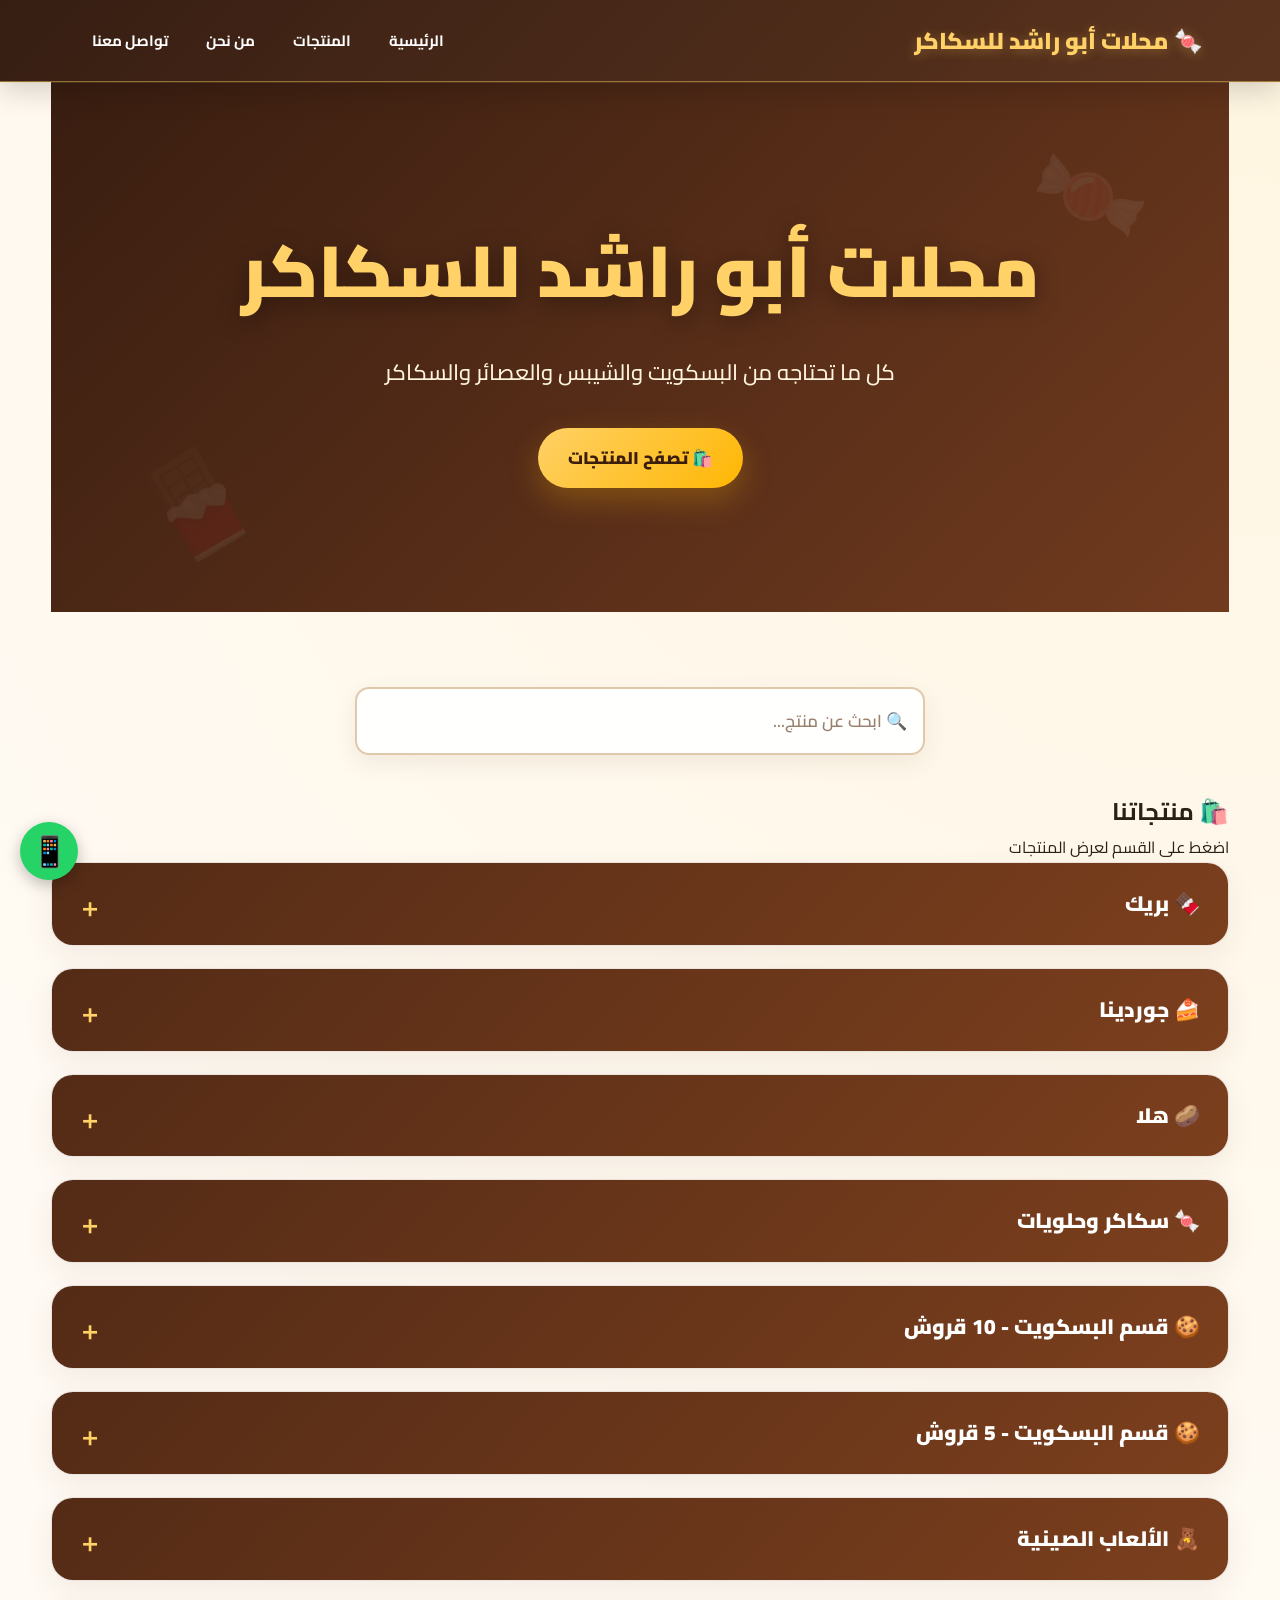
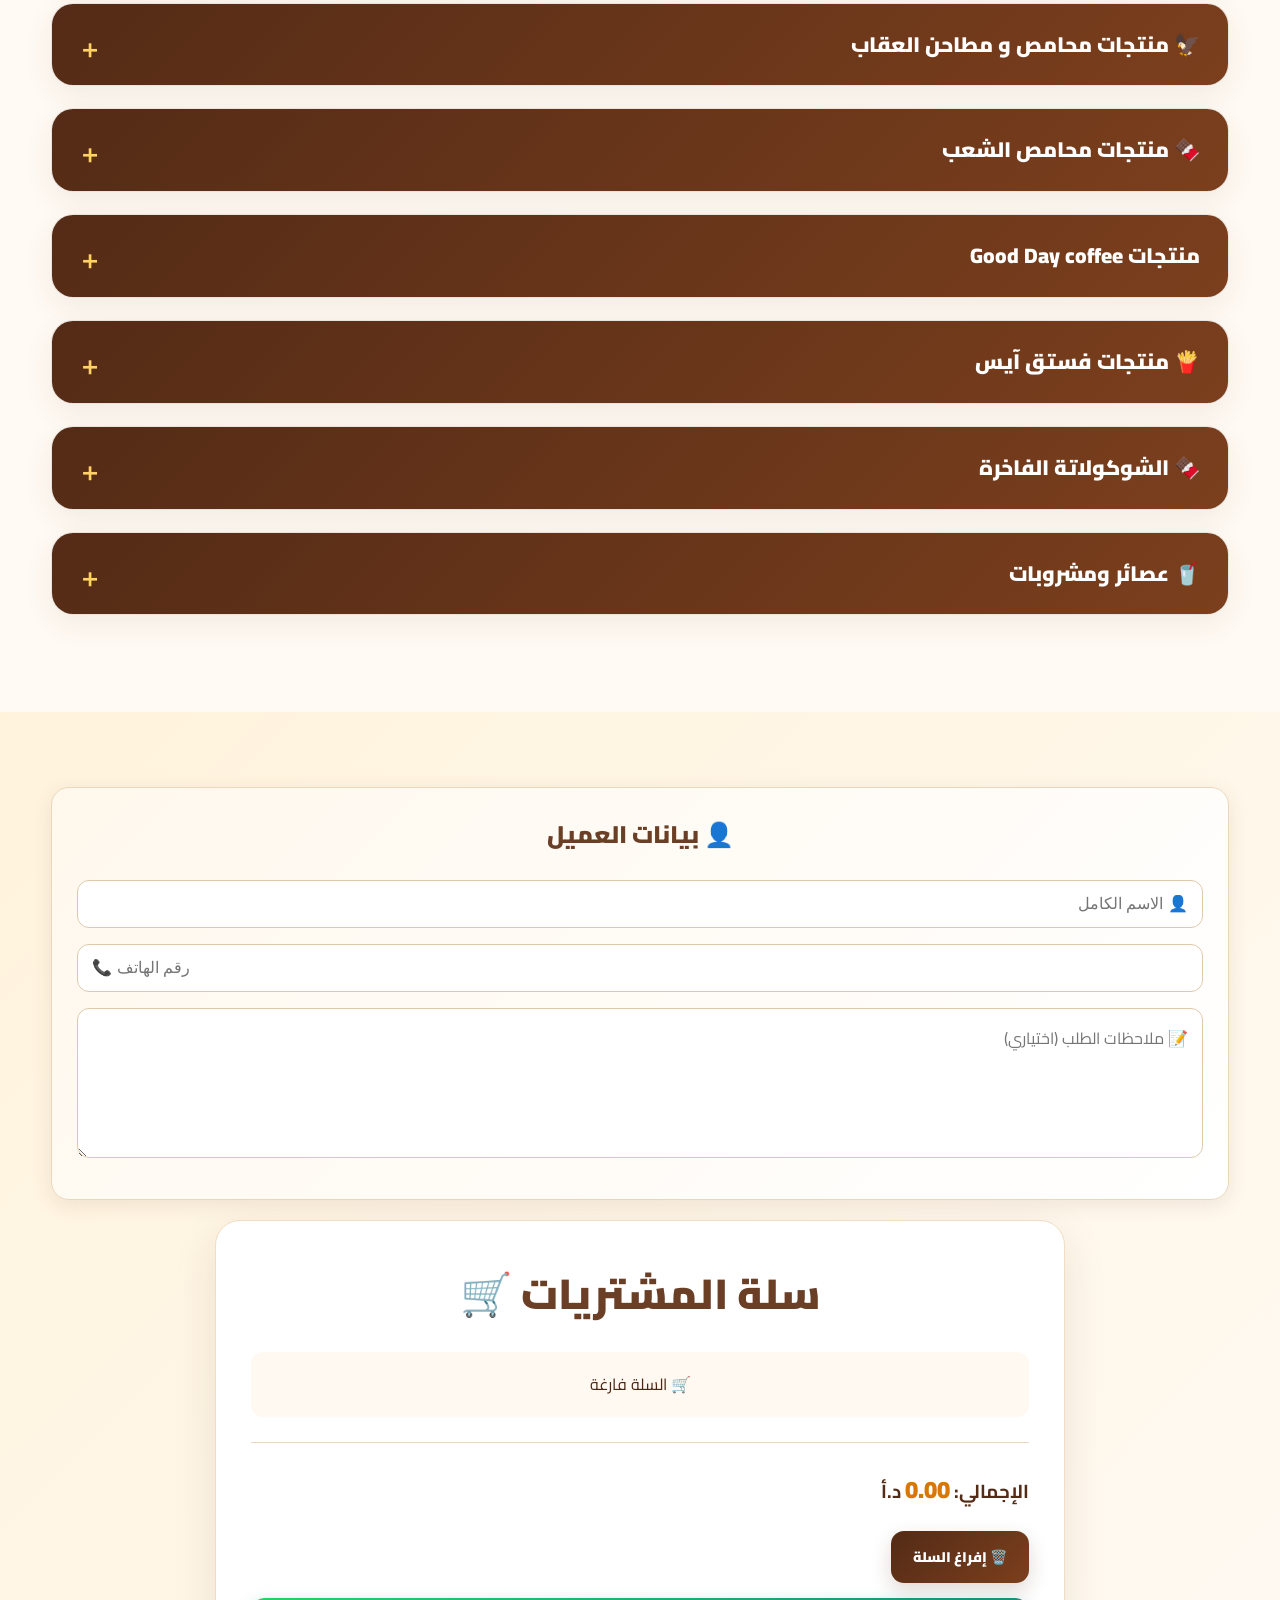
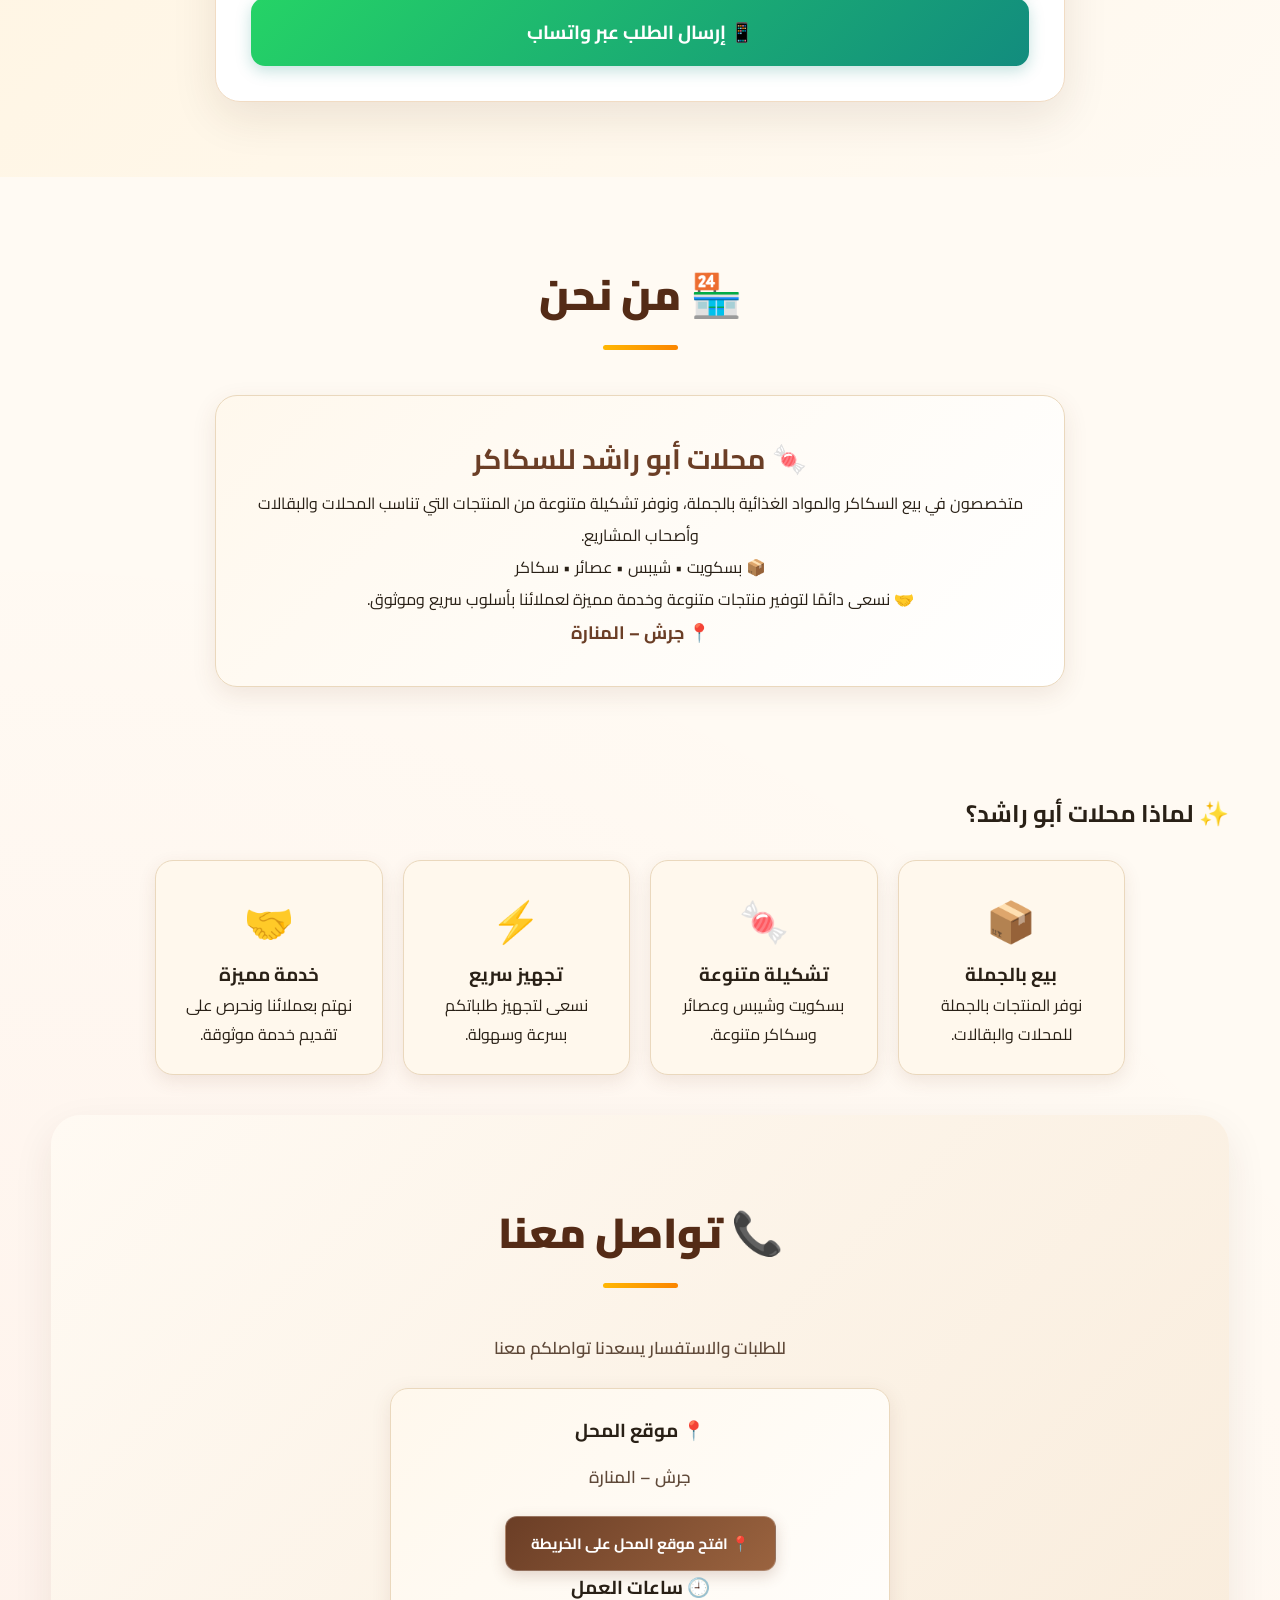
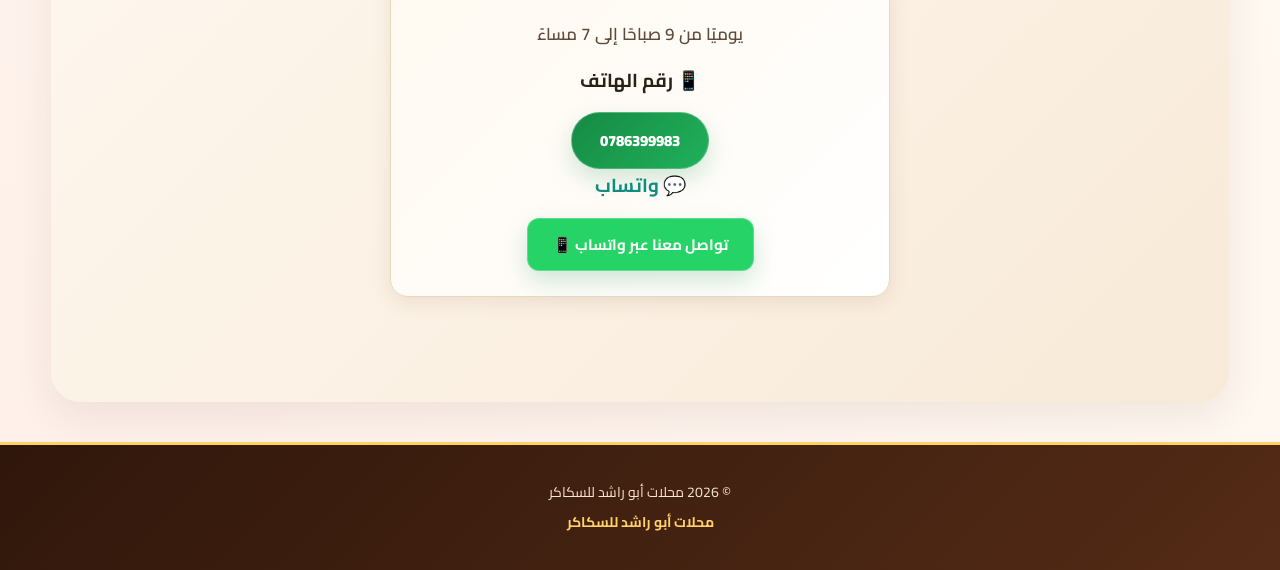
==== index.html @ dd8e3d00 "Add files via upload" ====
<!DOCTYPE html>
<html lang="ar" dir="rtl">

<head>

<meta charset="UTF-8">

<meta name="viewport" content="width=device-width, initial-scale=1.0">

<title>محلات أبو راشد للسكاكر</title>

<link rel="stylesheet" href="style.css">

</head>

<body>

    <a
href="https://wa.me/962786399983"
target="_blank"
style="
position:fixed;
bottom:20px;
left:20px;
width:58px;
height:58px;
background:#25D366;
color:white;
border-radius:50%;
display:flex;
align-items:center;
justify-content:center;
font-size:30px;
text-decoration:none;
box-shadow:0 5px 15px rgba(0,0,0,0.25);
z-index:9999;
"
title="تواصل معنا عبر واتساب"
>
📱
</a>

<!-- ==================== شريط التنقل ==================== -->

<nav>

<h2>🍬 محلات أبو راشد للسكاكر</h2>

<div>
<a href="#home">الرئيسية</a>
<a href="#products">المنتجات</a>
<a href="#about">من نحن</a>
<a href="#contact">تواصل معنا</a>
</div>

</nav>


<!-- ==================== الرئيسية ==================== -->

<section id="home" class="hero">

<h1>محلات أبو راشد للسكاكر</h1>

<p>
كل ما تحتاجه من البسكويت والشيبس والعصائر والسكاكر
</p>

<a href="#products">
🛍️ تصفح المنتجات
</a>

</section>


<!-- ==================== المنتجات ==================== -->

<section id="products">

    <div style="
max-width:600px;
margin:0 auto 30px;
padding:0 15px;
">

<input
type="text"
id="product-search"
placeholder="🔍 ابحث عن منتج..."
onkeyup="searchProducts()"
onkeydown="if(event.key === 'Enter') searchProducts()"
style="
width:100%;
padding:16px;
border:2px solid #dfc9aa;
border-radius:14px;
box-sizing:border-box;
font-size:17px;
outline:none;
text-align:right;
"
>

</div>

<h1>🛍️ منتجاتنا</h1>

<p>
اضغط على القسم لعرض المنتجات
</p>


<!-- ==================== بريك ==================== -->

<details class="category">

<summary>
🍫 بريك
</summary>

<div class="category-content">

<h2>جميع أصناف بريك 🍫</h2>

<div class="products-grid">


<div class="product-card">

<div class="product-image">
    <img src="images/break-15.5g.jpg" alt="Break 15.5g">
</div>

<h3>Break 15.5g</h3>

<p>Break 2 Fingers - 15.5 غرام</p>

<strong>السعر: 1.95 د.أ</strong>

<button onclick="addToCart(this)">
🛒 أضف للسلة
</button>

</div>


<div class="product-card">

<div class="product-image">🍫</div>

<h3>Break Delight 16.5g</h3>

<p>بريك ديلايت - 16.5 غرام</p>

<strong>السعر: 1.95 د.أ</strong>

<button onclick="addToCart(this)">
🛒 أضف للسلة
</button>

</div>


<div class="product-card">

<div class="product-image">🍫</div>

<h3>Break Happy 18g</h3>

<p>بريك هابي - 18 غرام</p>

<strong>السعر: 1.95 د.أ</strong>

<button onclick="addToCart(this)">
🛒 أضف للسلة
</button>

</div>


<div class="product-card">

<div class="product-image">🍫</div>

<h3>Break Power 20g</h3>

<p>بريك باور - 20 غرام</p>

<strong>السعر: 1.95 د.أ</strong>

<button onclick="addToCart(this)">
🛒 أضف للسلة
</button>

</div>


<div class="product-card">

<div class="product-image">🍫</div>

<h3>Break Rizzo 20g</h3>

<p>بريك ريزو - 20 غرام</p>

<strong>السعر: 1.95 د.أ</strong>

<button onclick="addToCart(this)">
🛒 أضف للسلة
</button>

</div>


<div class="product-card">

<div class="product-image">🍫</div>

<h3>Break Rizzo Peanuts 20g</h3>

<p>بريك ريزو بالفول السوداني - 20 غرام</p>

<strong>السعر: 1.95 د.أ</strong>

<button onclick="addToCart(this)">
🛒 أضف للسلة
</button>

</div>

<div class="product-card">

<div class="product-image">🍫</div>

<h3>Break Supa 19g</h3>

<p>بريك سوبا - 19 غرام</p>

<strong>السعر: 1.95 د.أ</strong>

<button onclick="addToCart(this)">
🛒 أضف للسلة
</button>

</div>


</div>

</div>

</details>


<!-- ==================== جوردينا ==================== -->

<details class="category">

<summary>
🍰 جوردينا
</summary>

<div class="category-content">

<h2>جميع أصناف جوردينا 🍰</h2>

<div class="products-grid">


<div class="product-card">
<div class="product-image">🍰</div>
<h3>ويزو</h3>
<p>ويزو جوردينا</p>
<strong>السعر: —</strong>
<button onclick="addToCart(this)">🛒 أضف للسلة</button>
</div>


<div class="product-card">
<div class="product-image">🍰</div>
<h3>سوبر رول</h3>
<p>سوبر رول جوردينا</p>
<strong>السعر: —</strong>
<button onclick="addToCart(this)">🛒 أضف للسلة</button>
</div>


<div class="product-card">
<div class="product-image">🍰</div>
<h3>سويس رول</h3>
<p>سويس رول جوردينا</p>
<strong>السعر: —</strong>
<button onclick="addToCart(this)">🛒 أضف للسلة</button>
</div>


<div class="product-card">
<div class="product-image">🧁</div>
<h3>ميني كيك</h3>
<p>ميني كيك جوردينا</p>
<strong>السعر: —</strong>
<button onclick="addToCart(this)">🛒 أضف للسلة</button>
</div>


<div class="product-card">
<div class="product-image">🍰</div>
<h3>مغطس أزرق</h3>
<p>مغطس جوردينا - أزرق</p>
<strong>السعر: —</strong>
<button onclick="addToCart(this)">🛒 أضف للسلة</button>
</div>


<div class="product-card">
<div class="product-image">🍓</div>
<h3>مغطس فراولة</h3>
<p>مغطس جوردينا - فراولة</p>
<strong>السعر: —</strong>
<button onclick="addToCart(this)">🛒 أضف للسلة</button>
</div>


<div class="product-card">
<div class="product-image">🍌</div>
<h3>مغطس موز</h3>
<p>مغطس جوردينا - موز</p>
<strong>السعر: —</strong>
<button onclick="addToCart(this)">🛒 أضف للسلة</button>
</div>


<div class="product-card">
<div class="product-image">🍰</div>
<h3>جراندي</h3>
<p>جراندي جوردينا</p>
<strong>السعر: —</strong>
<button onclick="addToCart(this)">🛒 أضف للسلة</button>
</div>


<div class="product-card">
<div class="product-image">🧇</div>
<h3>وافل</h3>
<p>وافل جوردينا</p>
<strong>السعر: —</strong>
<button onclick="addToCart(this)">🛒 أضف للسلة</button>
</div>

<div class="product-card">
<div class="product-image">🍪</div>
<h3>بيسكي</h3>
<p>بيسكي جوردينا</p>
<strong>السعر: —</strong>
<button onclick="addToCart(this)">🛒 أضف للسلة</button>
</div>


</div>

</div>

</details>


<!-- ==================== هلا ==================== -->

<details class="category">

<summary>
🥔 هلا
</summary>

<div class="category-content">

<h2>جميع أصناف هلا 🥔</h2>

<div class="products-grid">


<div class="product-card">
<div class="product-image">🥔</div>
<h3>Hala Chips Tasali</h3>
<p>هلا تسالي - 28 غرام</p>
<strong>السعر: —</strong>
<button onclick="addToCart(this)">🛒 أضف للسلة</button>
</div>


<div class="product-card">
<div class="product-image">🌶️</div>
<h3>Hala Rocy Hot</h3>
<p>هلا روكي حار - 80 غرام</p>
<strong>السعر: —</strong>
<button onclick="addToCart(this)">🛒 أضف للسلة</button>
</div>


<div class="product-card">
<div class="product-image">🌶️</div>
<h3>Hala Tortilla Chilli Lime</h3>
<p>هلا تورتيلا تشيلي لايم - 30 غرام</p>
<strong>السعر: —</strong>
<button onclick="addToCart(this)">🛒 أضف للسلة</button>
</div>


<div class="product-card">
<div class="product-image">🔥</div>
<h3>Hala Tortilla Hot & Spicy</h3>
<p>هلا تورتيلا حار - 30 غرام</p>
<strong>السعر: —</strong>
<button onclick="addToCart(this)">🛒 أضف للسلة</button>
</div>


<div class="product-card">
<div class="product-image">🔥</div>
<h3>Hala Cantina Hot & Spicy</h3>
<p>هلا كانتينا حار - 80 غرام</p>
<strong>السعر: —</strong>
<button onclick="addToCart(this)">🛒 أضف للسلة</button>
</div>


<div class="product-card">
<div class="product-image">🧀</div>
<h3>Hala Cantina Spicy Cheese</h3>
<p>هلا كانتينا جبنة حارة - 30 غرام</p>
<strong>السعر: —</strong>
<button onclick="addToCart(this)">🛒 أضف للسلة</button>
</div>


<div class="product-card">
<div class="product-image">🥔</div>
<h3>Hala Potato Sticks Original</h3>
<p>هلا أصابع بطاطا أصلي - 25 غرام</p>
<strong>السعر: —</strong>
<button onclick="addToCart(this)">🛒 أضف للسلة</button>
</div>


<div class="product-card">
<div class="product-image">🍬</div>
<h3>Hala Trittos Sweet</h3>
<p>هلا تريتوس سويت - 80 غرام</p>
<strong>السعر: —</strong>
<button onclick="addToCart(this)">🛒 أضف للسلة</button>
</div>


<div class="product-card">

<div class="product-image">🥔</div>
<h3>Hala Potato Chips</h3>
<p>هلا شيبس بطاطا - 20 غرام</p>
<strong>السعر: —</strong>
<button onclick="addToCart(this)">🛒 أضف للسلة</button>
</div>


<div class="product-card">
<div class="product-image">🍕</div>
<h3>Hala Torero Mexican Pizza</h3>
<p>هلا توريرو بيتزا مكسيكية - 28 غرام</p>
<strong>السعر: —</strong>
<button onclick="addToCart(this)">🛒 أضف للسلة</button>
</div>


<div class="product-card">
<div class="product-image">🌶️</div>
<h3>Hala Zoom Paprika</h3>
<p>هلا زوم بابريكا - 22 غرام</p>
<strong>السعر: —</strong>
<button onclick="addToCart(this)">🛒 أضف للسلة</button>
</div>


<div class="product-card">
<div class="product-image">🧀</div>
<h3>Hala Cheezers Cheese</h3>
<p>هلا تشيزرز جبنة - 30 غرام</p>
<strong>السعر: —</strong>
<button onclick="addToCart(this)">🛒 أضف للسلة</button>
</div>


<div class="product-card">
<div class="product-image">🧀</div>
<h3>Hala Ringo Cheese</h3>
<p>هلا رينجو جبنة - 28 غرام</p>
<strong>السعر: —</strong>
<button onclick="addToCart(this)">🛒 أضف للسلة</button>
</div>


<div class="product-card">
<div class="product-image">🌶️</div>
<h3>Hala Torero Chili Lime</h3>
<p>هلا توريرو تشيلي لايم - 28 غرام</p>
<strong>السعر: —</strong>
<button onclick="addToCart(this)">🛒 أضف للسلة</button>
</div>


<div class="product-card">
<div class="product-image">🧀</div>
<h3>Hala Cantina Ultimate Cheddar 30g</h3>
<p>هلا كانتينا ألتيميت تشيدر - 30 غرام</p>
<strong>السعر: —</strong>
<button onclick="addToCart(this)">🛒 أضف للسلة</button>
</div>


<div class="product-card">
<div class="product-image">🧀</div>
<h3>Hala Cantina Ultimate Cheddar 70g</h3>
<p>هلا كانتينا ألتيميت تشيدر - 70 غرام</p>
<strong>السعر: —</strong>
<button onclick="addToCart(this)">🛒 أضف للسلة</button>
</div>


</div>

</div>

</details>


<!-- ==================== السكاكر ==================== -->

<details class="category">

<summary>
🍬 سكاكر وحلويات
</summary>

<div class="category-content">

<h2>السكاكر والحلويات 🍬</h2>

<div class="products-grid">


<div class="product-card">
<div class="product-image">🍭</div>
<h3>مصاصات مشكلة</h3>
<p>نكهات متعددة</p>
<strong>السعر: —</strong>
<button onclick="addToCart(this)">🛒 أضف للسلة</button>
</div>


<div class="product-card">

<div class="product-image">🍬</div>
<h3>حلوى طرية</h3>
<p>حلوى مشكلة</p>
<strong>السعر: —</strong>
<button onclick="addToCart(this)">🛒 أضف للسلة</button>
</div>


<div class="product-card">
<div class="product-image">🍫</div>
<h3>شوكولاتة مشكلة</h3>
<p>أصناف متنوعة</p>
<strong>السعر: —</strong>
<button onclick="addToCart(this)">🛒 أضف للسلة</button>
</div>


<div class="product-card">
<div class="product-image">🧸</div>
<h3>جيلي</h3>
<p>جيلي بأشكال ونكهات مختلفة</p>
<strong>السعر: —</strong>
<button onclick="addToCart(this)">🛒 أضف للسلة</button>
</div>


<div class="product-card">
<div class="product-image">🍪</div>
<h3>بسكويت وحلويات</h3>
<p>أصناف متنوعة</p>
<strong>السعر: —</strong>
<button onclick="addToCart(this)">🛒 أضف للسلة</button>
</div>


</div>

</div>

</details>

<!-- ==================== بسكويت 10 قروش ==================== -->

<details class="category">

<summary>
🍪 قسم البسكويت - 10 قروش
</summary>

<div class="category-content">

<h2>جميع أصناف البسكويت - 10 قروش 🍪</h2>

<div class="products-grid">

<div class="product-card">
<div class="product-image">🍪</div>
<h3>بسكويت 10 قروش</h3>
<p>أصناف بسكويت متنوعة بسعر 10 قروش</p>
<strong>السعر: 0.10 د.أ</strong>
<button onclick="addToCart(this)">🛒 أضف للسلة</button>
</div>

<div class="product-card">
<div class="product-image">🍪</div>
<h3>بسكويت مشكل 10 قروش</h3>
<p>بسكويت مشكل - 10 قروش</p>
<strong>السعر: 0.10 د.أ</strong>
<button onclick="addToCart(this)">🛒 أضف للسلة</button>
</div>

</div>

</div>

</details>


<!-- ==================== بسكويت 5 قروش ==================== -->

<details class="category">

<summary>
🍪 قسم البسكويت - 5 قروش
</summary>

<div class="category-content">

<h2>جميع أصناف البسكويت - 5 قروش 🍪</h2>

<div class="products-grid">

<div class="product-card">
<div class="product-image">🍪</div>
<h3>بسكويت 5 قروش</h3>
<p>أصناف بسكويت متنوعة بسعر 5 قروش</p>
<strong>السعر: 0.05 د.أ</strong>
<button onclick="addToCart(this)">🛒 أضف للسلة</button>
</div>

<div class="product-card">
<div class="product-image">🍪</div>
<h3>بسكويت مشكل 5 قروش</h3>
<p>بسكويت مشكل - 5 قروش</p>
<strong>السعر: 0.05 د.أ</strong>
<button onclick="addToCart(this)">🛒 أضف للسلة</button>
</div>

</div>

</div>

</details>


<!-- ==================== الألعاب الصينية ==================== -->

<details class="category">

<summary>
🧸 الألعاب الصينية
</summary>

<div class="category-content">

<h2>الألعاب الصينية 🧸</h2>

<div class="products-grid">

<div class="product-card">
<div class="product-image">🧸</div>
<h3>ألعاب أطفال متنوعة</h3>
<p>تشكيلة متنوعة من الألعاب الصينية</p>
<strong>السعر: —</strong>
<button onclick="addToCart(this)">🛒 أضف للسلة</button>
</div>

<div class="product-card">
<div class="product-image">🚗</div>
<h3>سيارات أطفال</h3>
<p>سيارات وألعاب متنوعة للأطفال</p>
<strong>السعر: —</strong>
<button onclick="addToCart(this)">🛒 أضف للسلة</button>
</div>

<div class="product-card">
<div class="product-image">🎈</div>
<h3>ألعاب متنوعة</h3>
<p>ألعاب وأدوات ترفيه للأطفال</p>
<strong>السعر: —</strong>
<button onclick="addToCart(this)">🛒 أضف للسلة</button>
</div>

</div>

</div>

</details>


<!-- ==================== منتجات شركة العقاب ==================== -->

<details class="category">

<summary>
🦅 منتجات محامص و مطاحن العقاب
</summary>

<div class="category-content">

<h2>منتجات شركة العقاب 🦅</h2>

<div class="products-grid">

<div class="product-card">
<div class="product-image">🥜</div>
<h3>منتجات العقاب</h3>
<p>تشكيلة متنوعة من منتجات شركة العقاب</p>
<strong>السعر: —</strong>
<button onclick="addToCart(this)">🛒 أضف للسلة</button>
</div>

<div class="product-card">
<div class="product-image">🍿</div>
<h3>تسالي العقاب</h3>
<p>أصناف متنوعة من التسالي</p>
<strong>السعر: —</strong>
<button onclick="addToCart(this)">🛒 أضف للسلة</button>
</div>

</div>

</div>

</details>


<!-- ==================== منتجات شركة الشعب ==================== -->

<details class="category">

<summary>
🍫 منتجات محامص الشعب
</summary>

<div class="category-content">

<h2>منتجات شركة الشعب 🍫</h2>

<div class="products-grid">

<div class="product-card">
<div class="product-image">🍫</div>
<h3>منتجات الشعب</h3>
<p>تشكيلة متنوعة من منتجات شركة الشعب</p>
<strong>السعر: —</strong>
<button onclick="addToCart(this)">🛒 أضف للسلة</button>
</div>

<div class="product-card">
<div class="product-image">🍪</div>
<h3>بسكويت الشعب</h3>
<p>أصناف متنوعة من منتجات الشركة</p>
<strong>السعر: —</strong>
<button onclick="addToCart(this)">🛒 أضف للسلة</button>
</div>

</div>

</div>

</details>


<!-- ==================== منتجات شركة جوددي ==================== -->

<details class="category">

<summary> منتجات Good Day coffee</summary>

<div class="category-content">

<h2>منتجات Good Day coffee 🍪</h2>

<div class="products-grid">

<div class="product-card">
<div class="product-image">🍪</div>
<h3>منتجات جوددي</h3>
<p>تشكيلة متنوعة من منتجات شركة جوددي</p>
<strong>السعر: —</strong>
<button onclick="addToCart(this)">🛒 أضف للسلة</button>
</div>

<div class="product-card">
<div class="product-image">🍫</div>
<h3>حلويات جوددي</h3>
<p>أصناف متنوعة من منتجات جوددي</p>
<strong>السعر: —</strong>
<button onclick="addToCart(this)">🛒 أضف للسلة</button>
</div>

</div>

</div>

</details>


<!-- ==================== منتجات شركة آيس للفزد ==================== -->

<details class="category">

<summary>
🍟 منتجات فستق آيس
</summary>

<div class="category-content">

<h2>منتجات فستق آيس 🍟</h2>

<div class="products-grid">

<div class="product-card">
<div class="product-image">🍟</div>
<h3>منتجات آيس للفزد</h3>
<p>تشكيلة متنوعة من منتجات شركة آيس للفزد</p>
<strong>السعر: —</strong>
<button onclick="addToCart(this)">🛒 أضف للسلة</button>
</div>

<div class="product-card">
<div class="product-image">🥔</div>
<h3>تسالي آيس</h3>
<p>أصناف متنوعة من منتجات آيس للفزد</p>
<strong>السعر: —</strong>
<button onclick="addToCart(this)">🛒 أضف للسلة</button>
</div>

</div>

</div>

</details>

<!-- ==================== الشوكولاتة الفاخرة ==================== -->
<details class="category">
    <summary>🍫 الشوكولاتة الفاخرة</summary>

    <div class="category-content">
        <h2>🍫 الشوكولاتة الفاخرة</h2>

        <div class="products-grid">

            <!-- سنكرز -->
            <div class="product-card">
                <h3>سنكرز كبير</h3>
                <p>شوكولاتة سنكرز بالحجم الكبير</p>
                <strong>— دينار</strong>
                <button onclick="addToCart(this)">🛒 أضف للسلة</button>
            </div>

            <div class="product-card">
                <h3>سنكرز صغير</h3>
                <p>شوكولاتة سنكرز بالحجم الصغير</p>
                <strong>— دينار</strong>
                <button onclick="addToCart(this)">🛒 أضف للسلة</button>
            </div>

            <div class="product-card">
                <h3>سنكرز أصابع</h3>
                <p>شوكولاتة سنكرز أصابع</p>
                <strong>— دينار</strong>
                <button onclick="addToCart(this)">🛒 أضف للسلة</button>
            </div>

            <!-- مارس -->
            <div class="product-card">
                <h3>مارس كبير</h3>
                <p>شوكولاتة مارس بالحجم الكبير</p>
                <strong>— دينار</strong>
                <button onclick="addToCart(this)">🛒 أضف للسلة</button>
            </div>

            <div class="product-card">
                <h3>مارس صغير</h3>
                <p>شوكولاتة مارس بالحجم الصغير</p>
                <strong>— دينار</strong>
                <button onclick="addToCart(this)">🛒 أضف للسلة</button>
            </div>

            <!-- تويكس -->
            <div class="product-card">
                <h3>تويكس كبير</h3>
                <p>شوكولاتة تويكس بالحجم الكبير</p>
                <strong>— دينار</strong>
                <button onclick="addToCart(this)">🛒 أضف للسلة</button>
            </div>

            <div class="product-card">
                <h3>تويكس صغير</h3>
                <p>شوكولاتة تويكس بالحجم الصغير</p>
                <strong>— دينار</strong>
                <button onclick="addToCart(this)">🛒 أضف للسلة</button>
            </div>

            <div class="product-card">
                <h3>تويكس أصابع</h3>
                <p>شوكولاتة تويكس أصابع</p>
                <strong>— دينار</strong>
                <button onclick="addToCart(this)">🛒 أضف للسلة</button>
            </div>

            <!-- باونتي -->
            <div class="product-card">
                <h3>باونتي كبير</h3>
                <p>شوكولاتة باونتي بالحجم الكبير</p>
                <strong>— دينار</strong>
                <button onclick="addToCart(this)">🛒 أضف للسلة</button>
            </div>

            <div class="product-card">
                <h3>باونتي صغير</h3>
                <p>شوكولاتة باونتي بالحجم الصغير</p>
                <strong>— دينار</strong>
                <button onclick="addToCart(this)">🛒 أضف للسلة</button>
            </div>

            <div class="product-card">
                <h3>باونتي أصابع</h3>
                <p>شوكولاتة باونتي أصابع</p>
                <strong>— دينار</strong>
                <button onclick="addToCart(this)">🛒 أضف للسلة</button>
            </div>

            <!-- جالكسي -->
            <div class="product-card">
                <h3>جالكسي كبير</h3>
                <p>جالكسي كبير - 12 حبة</p>
                <strong>— دينار</strong>
                <button onclick="addToCart(this)">🛒 أضف للسلة</button>
            </div>

            <!-- بايسكريم -->
            <div class="product-card">
                <h3>بايسكريم كبير</h3>
                <p>بايسكريم بالحجم الكبير</p>
                <strong>— دينار</strong>
                <button onclick="addToCart(this)">🛒 أضف للسلة</button>
            </div>

            <div class="product-card">
                <h3>بايسكريم صغير</h3>
                <p>بايسكريم بالحجم الصغير</p>
                <strong>— دينار</strong>
                <button onclick="addToCart(this)">🛒 أضف للسلة</button>
            </div>

            <!-- كليجا ديمة -->
            <div class="product-card">
                <h3>كليجا ديمة بالهيل</h3>
                <p>كليجا ديمة بنكهة الهيل</p>
                <strong>— دينار</strong>
                <button onclick="addToCart(this)">🛒 أضف للسلة</button>
            </div>

            <div class="product-card">
                <h3>كليجا ديمة عادي</h3>
                <p>كليجا ديمة العادي</p>
                <strong>— دينار</strong>
                <button onclick="addToCart(this)">🛒 أضف للسلة</button>
            </div>

            <!-- أمريكانا -->
            <div class="product-card">
                <h3>أمريكانا كوكيز</h3>
                <p>كوكيز أمريكانا</p>
                <strong>— دينار</strong>
                <button onclick="addToCart(this)">🛒 أضف للسلة</button>
            </div>

        </div>
    </div>
</details>

<!-- ==================== العصائر ==================== -->

<details class="category">

<summary>
🥤 عصائر ومشروبات
</summary>

<div class="category-content">

<h2>العصائر والمشروبات 🥤</h2>

<div class="products-grid">


<div class="product-card">
<div class="product-image">🥤</div>
<h3>عصائر طبيعية</h3>
<p>نكهات متنوعة</p>
<strong>السعر: —</strong>
<button onclick="addToCart(this)">🛒 أضف للسلة</button>
</div>


<div class="product-card">
<div class="product-image">🧃</div>
<h3>عصائر علب</h3>
<p>أحجام ونكهات مختلفة</p>
<strong>السعر: —</strong>
<button onclick="addToCart(this)">🛒 أضف للسلة</button>
</div>


<div class="product-card">
<div class="product-image">🥤</div>
<h3>مشروبات غازية</h3>
<p>أصناف متنوعة</p>
<strong>السعر: —</strong>
<button onclick="addToCart(this)">🛒 أضف للسلة</button>
</div>


<div class="product-card">
<div class="product-image">💧</div>
<h3>مياه</h3>
<p>أحجام مختلفة</p>
<strong>السعر: —</strong>
<button onclick="addToCart(this)">🛒 أضف للسلة</button>
</div>


<div class="product-card">
<div class="product-image">⚡</div>
<h3>مشروبات طاقة</h3>
<p>أصناف متنوعة</p>
<strong>السعر: —</strong>
<button onclick="addToCart(this)">🛒 أضف للسلة</button>
</div>


</div>

</div>

</details>

</section>


<!-- ==================== السلة ==================== -->

<section id="cart-section">

    <div id="customer-info" style="
margin-bottom:20px;
padding:25px;
background:linear-gradient(135deg,#fff8ed,#fff);
border-radius:18px;
border:1px solid #ead8bd;
box-shadow:0 5px 20px rgba(107,62,38,0.10);
">

    <h2 style="
color:#6b3e26;
margin-top:0;
margin-bottom:15px;
font-size:24px;
">
👤 بيانات العميل
</h2>
    
    <input
type="text"
id="customer-name"
placeholder="👤 الاسم الكامل"
style="
width:100%;
padding:14px;
margin:8px 0;
border:1px solid #dfc9aa;
border-radius:12px;
box-sizing:border-box;
font-size:16px;
outline:none;
"
>

    <input
type="tel"
id="customer-phone"
placeholder="📞 رقم الهاتف"
style="
width:100%;
padding:14px;
margin:8px 0;
border:1px solid #dfc9aa;
border-radius:12px;
box-sizing:border-box;
font-size:16px;
outline:none;
"
>

    <textarea
id="customer-notes"
placeholder="📝 ملاحظات الطلب (اختياري)"
rows="4"
style="
width:100%;
padding:14px;
margin:8px 0;
border:1px solid #dfc9aa;
border-radius:12px;
box-sizing:border-box;
font-size:16px;
outline:none;
resize:vertical;
font-family:inherit;
"
></textarea>

</div>


<div id="cart-box">

<h2 style="
text-align:center;
color:#6b3e26;
margin-bottom:20px;
">
سلة المشتريات 🛒
</h2>

<div id="cart-items">

<p>🛒 السلة فارغة</p>

</div>

<hr>

<h3>
الإجمالي:
<span id="cart-total">0.00</span>
د.أ
</h3>

<button onclick="clearCart()">
🗑️ إفراغ السلة
</button>

<button onclick="sendOrderWhatsApp()" style="
margin-top:15px;
width:100%;
padding:16px;
border:none;
border-radius:14px;
background:linear-gradient(135deg,#25D366,#128C7E);
color:white;
font-size:19px;
font-weight:bold;
cursor:pointer;
box-shadow:0 5px 15px rgba(18,140,126,0.25);
">
📱 إرسال الطلب عبر واتساب
</button>

</div>

</section>


<!-- ==================== من نحن ==================== -->


<!-- ==================== التواصل ==================== -->

<section id="about">

<h2>🏪 من نحن</h2>

<div style="
max-width:850px;
margin:25px auto;
padding:35px;
background:linear-gradient(135deg,#fff8ed,#ffffff);
border-radius:22px;
border:1px solid #ead8bd;
box-shadow:0 8px 25px rgba(107,62,38,0.10);
text-align:center;
line-height:2;
">

<h3 style="
color:#6b3e26;
font-size:28px;
margin-top:0;
">
🍬 محلات أبو راشد للسكاكر
</h3>

<p>
متخصصون في بيع السكاكر والمواد الغذائية بالجملة،
ونوفر تشكيلة متنوعة من المنتجات التي تناسب المحلات
والبقالات وأصحاب المشاريع.
</p>

<p>
📦 بسكويت • شيبس • عصائر • سكاكر
</p>

<p>
🤝 نسعى دائمًا لتوفير منتجات متنوعة وخدمة مميزة
لعملائنا بأسلوب سريع وموثوق.
</p>

<p style="
color:#6b3e26;
font-weight:bold;
font-size:18px;
">
📍 جرش – المنارة
</p>

</div>

</section>

<section id="features">

<h2>✨ لماذا محلات أبو راشد؟</h2>

<div style="
max-width:1000px;
margin:25px auto;
display:grid;
grid-template-columns:repeat(auto-fit,minmax(200px,1fr));
gap:20px;
padding:0 15px;
box-sizing:border-box;
">

<div style="
padding:25px;
background:#fff8ed;
border-radius:18px;
text-align:center;
border:1px solid #ead8bd;
box-shadow:0 6px 18px rgba(107,62,38,0.10);
">
<div style="font-size:40px;">📦</div>
<h3>بيع بالجملة</h3>
<p>نوفر المنتجات بالجملة للمحلات والبقالات.</p>
</div>

<div style="
padding:25px;
background:#fff8ed;
border-radius:18px;
text-align:center;
border:1px solid #ead8bd;
box-shadow:0 6px 18px rgba(107,62,38,0.10);
">
<div style="font-size:40px;">🍬</div>
<h3>تشكيلة متنوعة</h3>
<p>بسكويت وشيبس وعصائر وسكاكر متنوعة.</p>
</div>

<div style="
padding:25px;
background:#fff8ed;
border-radius:18px;
text-align:center;
border:1px solid #ead8bd;
box-shadow:0 6px 18px rgba(107,62,38,0.10);
">
<div style="font-size:40px;">⚡</div>
<h3>تجهيز سريع</h3>
<p>نسعى لتجهيز طلباتكم بسرعة وسهولة.</p>
</div>

<div style="
padding:25px;
background:#fff8ed;
border-radius:18px;
text-align:center;
border:1px solid #ead8bd;
box-shadow:0 6px 18px rgba(107,62,38,0.10);
">
<div style="font-size:40px;">🤝</div>
<h3>خدمة مميزة</h3>
<p>نهتم بعملائنا ونحرص على تقديم خدمة موثوقة.</p>
</div>

</div>

</section>

<section id="contact">

<h2>📞 تواصل معنا</h2>

<p>للطلبات والاستفسار يسعدنا تواصلكم معنا</p>

<div style="
max-width:500px;
margin:25px auto;
padding:25px;
background:linear-gradient(135deg,#fff8ed,#ffffff);
border-radius:18px;
border:1px solid #ead8bd;
box-shadow:0 5px 20px rgba(107,62,38,0.10);
">

<h3>📍 موقع المحل</h3>
<p>جرش – المنارة</p>
<a
href="https://www.google.com/maps?q=32.259985,35.879655"
target="_blank"
style="
display:inline-block;
margin-top:10px;
padding:13px 25px;
background:linear-gradient(135deg,#6b3e26,#9a633f);
color:white;
border-radius:12px;
text-decoration:none;
font-weight:bold;
box-shadow:0 5px 15px rgba(107,62,38,0.20);
"
>
📍 افتح موقع المحل على الخريطة
</a>

<h3>🕘 ساعات العمل</h3>
<p>يوميًا من 9 صباحًا إلى 7 مساءً</p>

<h3>📱 رقم الهاتف</h3>

<a href="tel:0786399983">
0786399983
</a>

<h3 style="color:#128C7E;">
💬 واتساب
</h3>

<a
href="https://wa.me/962786399983"
target="_blank"
style="
display:inline-block;
padding:12px 25px;
background:#25D366;
color:white;
border-radius:12px;
text-decoration:none;
font-weight:bold;
"
>
تواصل معنا عبر واتساب 📱
</a>

</div>

</section>


<!-- ==================== الفوتر ==================== -->

<footer>

<p>
© 2026 محلات أبو راشد للسكاكر
</p>

<p>
<strong>محلات أبو راشد للسكاكر</strong>
</p>

</footer>


<!-- =====================================================
JavaScript
نسخة واحدة فقط
===================================================== -->

<script>

let cart = [];

function addToCart(button) {
    const productCard = button.closest(".product-card");

    if (!productCard) {
        alert("لم يتم العثور على المنتج");
        return;
    }

    const name = productCard.querySelector("h3").innerText.trim();

    const priceText = productCard.querySelector("strong").innerText
        .replace("السعر:", "")
        .replace("د.أ", "")
        .trim();

    const price = parseFloat(priceText);

    if (isNaN(price)) {
        alert("⚠️ هذا المنتج لا يوجد له سعر حاليًا");
        return;
    }

    // إذا كان المنتج موجودًا، زِد الكمية
    const existingProduct = cart.find(item => item.name === name);

    if (existingProduct) {
        existingProduct.quantity++;
    } else {
        cart.push({
            name: name,
            price: price,
            quantity: 1
        });
    }

    updateCart();

    alert("✅ تمت إضافة " + name + " إلى السلة 🛒");
}


function updateCart() {

    const cartItems = document.getElementById("cart-items");
    const cartTotal = document.getElementById("cart-total");

    cartItems.innerHTML = "";

    if (cart.length === 0) {

        cartItems.innerHTML = "<p>🛒 السلة فارغة</p>";
        cartTotal.innerText = "0.00";

        return;
    }

    let total = 0;

    cart.forEach(function(item, index) {

        const itemTotal = item.price * item.quantity;

        total += itemTotal;

        const itemElement = document.createElement("div");

        itemElement.className = "cart-item";

        itemElement.innerHTML = `

            <div style="
                padding:15px;
                margin-bottom:10px;
                background:#fff8ed;
                border-radius:12px;
                box-shadow:0 2px 8px rgba(0,0,0,0.08);
            ">

                <div style="
                    display:flex;
                    justify-content:space-between;
                    align-items:center;
                    margin-bottom:10px;
                ">

                    <strong>${item.name}</strong>

                    <button
                        onclick="removeFromCart(${index})"
                        style="
                            border:none;
                            background:#ffe5e5;
                            color:#c62828;
                            padding:6px 10px;
                            border-radius:8px;
                            cursor:pointer;
                        "
                    >
                        🗑️
                    </button>

                </div>


                <div style="
                    display:flex;
                    justify-content:space-between;
                    align-items:center;
                ">

                    <span>
                        ${item.price.toFixed(2)} د.أ × ${item.quantity}
                    </span>


                    <div style="
                        display:flex;
                        align-items:center;
                        gap:8px;
                    ">

                        <button
                            onclick="decreaseQuantity(${index})"
                            style="
                                width:35px;
                                height:35px;
                                border:none;
                                border-radius:8px;
                                background:#eee;
                                font-size:20px;
                                cursor:pointer;
                            "
                        >
                            −
                        </button>


                        <strong style="font-size:18px;">
                            ${item.quantity}
                        </strong>


                        <button
                            onclick="increaseQuantity(${index})"
style="
                                width:35px;
                                height:35px;
                                border:none;
                                border-radius:8px;
                                background:#f0c36a;
                                font-size:20px;
                                cursor:pointer;
                            "
                        >
                            +
                        </button>

                    </div>

                </div>


                <div style="
                    margin-top:10px;
                    text-align:left;
                    font-weight:bold;
                ">

                    المجموع: ${itemTotal.toFixed(2)} د.أ

                </div>

            </div>

        `;

        cartItems.appendChild(itemElement);

    });

    cartTotal.innerText = total.toFixed(2);

}


// زيادة الكمية
function increaseQuantity(index) {

    cart[index].quantity++;

    updateCart();

}


// تقليل الكمية
function decreaseQuantity(index) {

    if (cart[index].quantity > 1) {

        cart[index].quantity--;

    } else {

        cart.splice(index, 1);

    }

    updateCart();

}


// حذف المنتج
function removeFromCart(index) {

    cart.splice(index, 1);

    updateCart();

}


// إفراغ السلة
function clearCart() {

    cart = [];

    updateCart();

}

function sendOrderWhatsApp() {

if (cart.length === 0) {
alert("🛒 السلة فارغة، أضف منتجات أولاً");
return;
}

const customerName =
document.getElementById("customer-name").value.trim();

const customerPhone =
document.getElementById("customer-phone").value.trim();

const customerNotes =
document.getElementById("customer-notes").value.trim();

if (customerName === "") {
alert("⚠️ يرجى كتابة اسم العميل");
return;
}

if (customerPhone === "") {
alert("⚠️ يرجى كتابة رقم الهاتف");
return;
}

let message =
"🛍️ *طلب جديد من محلات أبو راشد للسكاكر*\n\n"

message += "👤 اسم العميل: " + customerName + "\n";
message += "📞 رقم الهاتف: " + customerPhone + "\n";

if (customerNotes !== "") {
message += "📝 الملاحظات: " + customerNotes + "\n";
}

message += "\n📦 *تفاصيل الطلب:*\n\n";

let total = 0;

cart.forEach(function(item) {

const itemTotal = item.price * item.quantity;

total += itemTotal;

message +=
"• " + item.name +
"\nالكمية: " + item.quantity +
"\nالمجموع: " + itemTotal.toFixed(2) + " د.أ\n\n";
});

message += "💰 *الإجمالي: " + total.toFixed(2) + " د.أ*";

const phoneNumber = "962786399983";

const whatsappURL =
"https://wa.me/" +
phoneNumber +
"?text=" +
encodeURIComponent(message);

window.open(whatsappURL, "_blank");
}

function searchProducts() {
const searchText = document
.getElementById("product-search")
.value
.toLowerCase()
.trim();

const categories = document.querySelectorAll(".category");

categories.forEach(function(category) {

const products = category.querySelectorAll(".product-card");

let foundProducts = 0;

products.forEach(function(product) {

const name = product
.querySelector("h3")
.innerText
.toLowerCase();

if (searchText === "" || name.includes(searchText)) {
product.style.display = "";
foundProducts++;
} else {
product.style.display = "none";
}
});

if (foundProducts > 0) {
category.style.display = "";

if (searchText !== "") {
category.open = true;
}

} else {
category.style.display = "none";
}

if (searchText === "") {
category.style.display = "";
category.open = false;
}
});
}

</script>


</body>

</html>
---- style.css ----
/* =========================================================
   محلات أبو راشد للسكاكر
   Premium Store Style
   ========================================================= */

@import url('https://fonts.googleapis.com/css2?family=Cairo:wght@400;500;600;700;800;900&display=swap');

* {
    margin: 0;
    padding: 0;
    box-sizing: border-box;
}

html {
    scroll-behavior: smooth;
}

body {
    font-family: 'Cairo', Arial, sans-serif;
    direction: rtl;
    background:
        radial-gradient(circle at top right, rgba(255, 193, 7, 0.08), transparent 30%),
        radial-gradient(circle at bottom left, rgba(239, 68, 68, 0.06), transparent 30%),
        #fffaf3;
    color: #292016;
    line-height: 1.8;
}

/* =========================================================
   NAVBAR
   ========================================================= */

nav {
    position: sticky;
    top: 0;
    z-index: 1000;

    min-height: 82px;
    padding: 14px 6%;

    display: flex;
    align-items: center;
    justify-content: space-between;
    gap: 25px;

    background: linear-gradient(
        135deg,
        rgba(48, 23, 11, 0.97),
        rgba(84, 43, 22, 0.96)
    );

    backdrop-filter: blur(16px);
    -webkit-backdrop-filter: blur(16px);

    border-bottom: 1px solid rgba(255, 209, 102, 0.45);

    box-shadow:
        0 8px 30px rgba(0, 0, 0, 0.18),
        0 1px 0 rgba(255, 209, 102, 0.15);

    transition: all 0.3s ease;
}

nav h2 {
    color: #ffd166;
    font-size: 23px;
    font-weight: 900;
    white-space: nowrap;

    text-shadow:
        0 2px 12px rgba(255, 209, 102, 0.3);

    transition: transform 0.3s ease;
}

nav h2:hover {
    transform: scale(1.03);
}

nav div {
    display: flex;
    align-items: center;
    gap: 8px;
}

nav a {
    position: relative;

    color: #fff;
    text-decoration: none;

    font-size: 15px;
    font-weight: 700;

    padding: 10px 15px;
    border-radius: 12px;

    transition: all 0.3s ease;
}

nav a::after {
    content: "";
    position: absolute;

    right: 15px;
    left: 15px;
    bottom: 4px;

    height: 2px;

    background: #ffd166;

    transform: scaleX(0);
    transition: transform 0.3s ease;
}

nav a:hover {
    color: #ffd166;
    background: rgba(255, 255, 255, 0.07);
}

nav a:hover::after {
    transform: scaleX(1);
}

/* =========================================================
   HERO
   ========================================================= */

.hero {
    position: relative;
    overflow: hidden;

    min-height: 530px;
    padding: 90px 20px;

    display: flex;
    flex-direction: column;
    align-items: center;
    justify-content: center;

    text-align: center;

    background:
        linear-gradient(
            135deg,
            rgba(53, 25, 12, 0.98),
            rgba(104, 47, 18, 0.94)
        );

    color: white;
}

.hero::before {
    content: "🍬";
    position: absolute;

    top: 30px;
    right: 7%;

    font-size: 90px;
    opacity: 0.08;

    transform: rotate(-15deg);
}

.hero::after {
    content: "🍫";
    position: absolute;

    bottom: 20px;
    left: 7%;

    font-size: 100px;
    opacity: 0.08;

    transform: rotate(15deg);
}

.hero h1 {
    position: relative;
    z-index: 2;

    font-size: clamp(38px, 6vw, 72px);
    font-weight: 900;

    margin-bottom: 18px;

    color: #ffd166;

    text-shadow:
        0 5px 25px rgba(0, 0, 0, 0.4);
}

.hero p {
    position: relative;
    z-index: 2;

    max-width: 750px;

    font-size: clamp(17px, 2vw, 22px);
    font-weight: 500;

    color: #fff5df;

    margin-bottom: 35px;
}

.hero a {
    position: relative;
    z-index: 2;

    display: inline-block;

    padding: 15px 30px;

    border-radius: 50px;

    background: linear-gradient(
        135deg,
        #ffd166,
        #ffb703
    );

    color: #3b1d0c;

    text-decoration: none;

    font-size: 17px;
    font-weight: 900;

    box-shadow:
        0 12px 30px rgba(255, 183, 3, 0.25);

    transition: all 0.3s ease;
}

.hero a:hover {
    transform: translateY(-5px) scale(1.03);

    box-shadow:
        0 18px 40px rgba(255, 183, 3, 0.4);
}

/* =========================================================
   GENERAL SECTIONS
   ========================================================= */

section {
    width: min(1200px, 92%);
    margin: auto;
}

#products {
    padding: 75px 0;
}
#products > h2,
#about h2,
#contact h2,
#cart-section h2 {
    text-align: center;

    font-size: clamp(28px, 4vw, 42px);
    font-weight: 900;

    color: #542b16;

    margin-bottom: 45px;
}

#products > h2::after,
#about h2::after,
#contact h2::after {
    content: "";
    display: block;

    width: 75px;
    height: 5px;

    margin: 12px auto 0;

    border-radius: 50px;

    background: linear-gradient(
        90deg,
        #ffb703,
        #fb8500
    );
}

/* =========================================================
   CATEGORY
   ========================================================= */

.category {
    margin-bottom: 22px;

    border: 1px solid rgba(117, 68, 35, 0.15);

    border-radius: 22px;

    background: rgba(255, 255, 255, 0.85);

    overflow: hidden;

    box-shadow:
        0 10px 30px rgba(82, 43, 22, 0.07);

    transition: all 0.3s ease;
}

.category:hover {
    transform: translateY(-2px);

    box-shadow:
        0 15px 40px rgba(82, 43, 22, 0.12);
}

.category summary {
    cursor: pointer;

    padding: 22px 28px;

    list-style: none;

    background:
        linear-gradient(
            135deg,
            #542b16,
            #7b3f1d
        );

    color: #fff;

    font-size: 21px;
    font-weight: 900;

    position: relative;

    transition: all 0.3s ease;
}

.category summary::-webkit-details-marker {
    display: none;
}

.category summary::after {
    content: "＋";

    position: absolute;
    left: 25px;

    font-size: 25px;

    color: #ffd166;

    transition: transform 0.3s ease;
}

.category[open] summary::after {
    content: "−";
}

.category summary:hover {
    background:
        linear-gradient(
            135deg,
            #683518,
            #8d4a21
        );

    color: #ffd166;
}

.category[open] summary {
    border-bottom: 2px solid #ffd166;
}

/* =========================================================
   PRODUCT GRID
   ========================================================= */

.product-grid {
    display: grid;

    grid-template-columns:
        repeat(auto-fit, minmax(220px, 1fr));

    gap: 22px;

    padding: 28px;
}

/* =========================================================
   PRODUCT CARD
   ========================================================= */

.product-card {
    position: relative;

    padding: 18px;

    background:
        linear-gradient(
            145deg,
            #ffffff,
            #fffaf3
        );

    border: 1px solid rgba(217, 119, 6, 0.16);

    border-radius: 22px;

    text-align: center;

    overflow: hidden;

    box-shadow:
        0 8px 25px rgba(65, 35, 15, 0.08),
        inset 0 1px 0 rgba(255, 255, 255, 0.9);

    transition:
        transform 0.35s ease,
        box-shadow 0.35s ease,
        border-color 0.35s ease;
}

.product-card::before {
    content: "";

    position: absolute;

    top: 0;
    right: 0;
    left: 0;

    height: 4px;

    background:
        linear-gradient(
            90deg,
            #ffb703,
            #fb8500
        );
}

.product-card:hover {
transform: translateY(-10px);

border-color: rgba(255, 193, 7, 0.7);

box-shadow:
0 20px 45px rgba(65, 35, 15, 0.16),
0 0 0 1px rgba(255, 193, 7, 0.08);
}

/* =========================================================
   PRODUCT IMAGE
   ========================================================= */

.product-image {
    height: 190px;

    display: flex;
    align-items: center;
    justify-content: center;

    margin-bottom: 18px;

    border-radius: 18px;

    background:
        radial-gradient(
            circle at center,
            #ffffff 0%,
            #fff8eb 65%,
            #ffefd2 100%
        );

    border: 1px solid rgba(217, 119, 6, 0.10);

    overflow: hidden;

    box-shadow:
        inset 0 0 25px rgba(217, 119, 6, 0.05);

    transition:
        transform 0.35s ease,
        box-shadow 0.35s ease;
}

.product-image img {
    width: 100%;
    height: 100%;

    object-fit: contain;

    border-radius: 15px;

    transition: transform 0.4s ease;
}

.product-card:hover .product-image {
    transform: scale(1.02);

    box-shadow:
        inset 0 0 30px rgba(217, 119, 6, 0.08);
}

.product-card:hover .product-image {
    transform: scale(1.02);

    box-shadow:
        inset 0 0 30px rgba(217, 119, 6, 0.08);
}

.product-card:hover .product-image img {
    transform: scale(1.10);

    filter: brightness(1.03);
}

/* =========================================================
   PRODUCT TITLE
   ========================================================= */

.product-card h3 {
    min-height: 55px;

    display: flex;
    align-items: center;
    justify-content: center;

    color: #4b2614;

    font-size: 17px;
    font-weight: 800;

    margin-bottom: 10px;
}
/* =========================================================
   PRICE
   ========================================================= */

.product-card strong {
    display: block;

    color: #d97706;

    font-size: 18px;
    font-weight: 900;

    margin-bottom: 15px;
}

/* =========================================================
   BUTTON
   ========================================================= */

.product-card button,
#cart-box {
    width: min(850px, 100%);

    margin: auto;

    padding: 38px;

    background:
        linear-gradient(
            145deg,
            #ffffff,
            #fffaf3
        );

    border-radius: 28px;

    border: 1px solid rgba(217, 119, 6, 0.18);

    box-shadow:
        0 20px 55px rgba(70, 35, 15, 0.12),
        inset 0 1px 0 rgba(255, 255, 255, 0.9);

    transition:
        transform 0.3s ease,
        box-shadow 0.3s ease;
}

#cart-box:hover {
    transform: translateY(-3px);

    box-shadow:
        0 25px 65px rgba(70, 35, 15, 0.16),
        inset 0 1px 0 rgba(255, 255, 255, 0.9);
}

.product-card button {
    width: 100%;

    padding: 12px 15px;

    border-radius: 13px;

    background:
        linear-gradient(
            135deg,
            #542b16,
            #7b3f1d
        );

    color: white;

    font-size: 14px;

    box-shadow:
        0 7px 18px rgba(84, 43, 22, 0.18);
}

.product-card button:hover {
    transform: translateY(-3px);

    background:
        linear-gradient(
            135deg,
            #d97706,
            #f59e0b
        );

    box-shadow:
        0 10px 25px rgba(217, 119, 6, 0.25);
}

/* =========================================================
   CART
   ========================================================= */

#cart-section {
    width: 100%;

    padding: 75px 4%;

    background:
        linear-gradient(
            135deg,
            #fff3dc,
            #fffaf3
        );
}

#cart-box {
    width: min(850px, 100%);

    margin: auto;

    padding: 35px;

    background: #ffffff;

    border-radius: 25px;

    border: 1px solid #f1dcc4;

    box-shadow:
        0 15px 45px rgba(70, 35, 15, 0.10);
}

#cart-box h2 {
    margin-bottom: 25px;
}

#cart-items {
    min-height: 50px;
}

#cart-items > p {
    padding: 18px;

    text-align: center;

    color: #8a6a55;

    background: #fff9f1;

    border-radius: 12px;
}

#cart-items p {
    margin: 8px 0;

    color: #4b2614;
}

#cart-items button {
    margin-right: 10px;

    border: none;

    background: #ffe8e8;

    color: #c62828;

    border-radius: 8px;

    padding: 5px 9px;

    cursor: pointer;
}

#cart-box hr {
    border: none;

    height: 1px;

    background: #ead7c2;

    margin: 25px 0;
}

#cart-box h3 {
    color: #542b16;

    margin-bottom: 20px;
}

#cart-total {
    color: #d97706;

    font-size: 24px;
    font-weight: 900;
}

#cart-box > button {
    padding: 12px 20px;

    border-radius: 12px;

    background: #542b16;

    color: white;
}

#cart-box > button:hover {
    background: #b42318;

    transform: translateY(-2px);
}

/* =========================================================
   ABOUT
   ========================================================= */

#about {
    padding: 80px 0;
}

#about > p {
    width: min(900px, 100%);

    margin: auto;

    padding: 38px 35px;

    text-align: center;

    font-size: 18px;
    line-height: 2;

    color: #614b3c;

    background:
        linear-gradient(
            145deg,
            #ffffff,
            #fffaf3
        );

    border-radius: 25px;

    border: 1px solid rgba(217, 119, 6, 0.16);

    box-shadow:
        0 15px 40px rgba(65, 35, 15, 0.09);

    transition:
        transform 0.35s ease,
        box-shadow 0.35s ease;
}

#about > p:hover {
    transform: translateY(-5px);

    box-shadow:
        0 20px 50px rgba(65, 35, 15, 0.13);
}

/* =========================================================
   CONTACT
   ========================================================= */

#contact {
    padding: 80px 0;
}

#contact > *:not(h2) {
    text-align: center;
}

#contact p {
    margin: 14px 0;

    font-size: 17px;
    font-weight: 600;

    color: #5f4939;

    transition:
        transform 0.25s ease,
        color 0.25s ease;
}

#contact p:hover {
    color: #d97706;

    transform: translateY(-2px);
}

#contact a {
    display: inline-block;

    margin-top: 15px;

    padding: 14px 28px;

    border-radius: 50px;

    background:
        linear-gradient(
            135deg,
            #168a45,
            #20b15a
        );

    color: #ffffff;

    text-decoration: none;

    font-weight: 900;
    font-size: 15px;

    border: 1px solid rgba(255, 255, 255, 0.25);

    box-shadow:
        0 10px 25px rgba(22, 138, 69, 0.20);

    transition:
        transform 0.3s ease,
        box-shadow 0.3s ease,
        filter 0.3s ease;
}

#contact a:hover {
    transform: translateY(-4px);

    filter: brightness(1.05);

    box-shadow:
        0 15px 35px rgba(22, 138, 69, 0.32);
}

#contact a:active {
    transform: scale(0.97);
}

#contact a:hover {
    transform: translateY(-4px);

    box-shadow:
        0 14px 30px rgba(22, 138, 69, 0.3);
}

/* =========================================================
   FOOTER
   ========================================================= */

footer {
    margin-top: 30px;

    padding: 30px 20px;

    text-align: center;
background:
        linear-gradient(
            135deg,
            #30170b,
            #542b16
        );

    color: #f9e7cf;

    border-top: 3px solid #ffd166;
}

footer p {
    margin: 5px 0;

    font-size: 14px;
}

footer strong {
    color: #ffd166;
}

/* =========================================================
   MOBILE
   ========================================================= */

@media (max-width: 800px) {

    nav {
        flex-direction: column;

        padding: 15px 4%;

        gap: 10px;
    }

    nav h2 {
        font-size: 19px;
    }

    nav div {
        width: 100%;

        justify-content: center;

        flex-wrap: wrap;
    }

    nav a {
        font-size: 13px;

        padding: 7px 9px;
    }

    .hero {
        min-height: 480px;

        padding: 70px 18px;
    }

    .hero h1 {
        font-size: 38px;
    }

    .hero p {
        font-size: 16px;
    }

    .product-grid {
        grid-template-columns:
            repeat(2, minmax(0, 1fr));

        padding: 18px;

        gap: 14px;
    }

    .product-card {
        padding: 12px;
    }

    .product-image {
        height: 145px;
    }

    .product-card h3 {
        font-size: 14px;
    }

    .product-card strong {
        font-size: 16px;
    }

    .category summary {
        padding: 18px;

        font-size: 18px;
    }

    #cart-box {
        padding: 25px 18px;
    }
}

/* =========================================================
   SMALL PHONES
   ========================================================= */

@media (max-width: 450px) {

    .product-grid {
        grid-template-columns: 1fr;
    }

    .product-image {
        height: 190px;
    }

    .hero h1 {
        font-size: 32px;
    }

    .hero a {
        padding: 13px 22px;
    }

    #products,
    #about,
    #contact {
        padding-top: 55px;
        padding-bottom: 55px;
    }
}

/* =========================================================
   NICE SCROLLBAR
   ========================================================= */

::-webkit-scrollbar {
    width: 10px;
}

::-webkit-scrollbar-track {
    background: #fff4e5;
}

::-webkit-scrollbar-thumb {
    background:
        linear-gradient(
            #7b3f1d,
            #d97706
        );

    border-radius: 20px;
}

::-webkit-scrollbar-thumb:hover {
    background: #542b16;
}

/* =========================================================
   SELECTION
   ========================================================= */

::selection {
    background: #ffd166;
    color: #3b1d0c;
}

/* =========================================================
PREMIUM ANIMATIONS
========================================================= */

/* ظهور ناعم للصفحة */
body {
animation: pageFade 0.8s ease;
}

@keyframes pageFade {
from {
opacity: 0;
}

to {
opacity: 1;
}
}

/* ظهور ناعم للعنوان الرئيسي */
.hero h1 {
animation: heroTitle 1s ease both;
}

@keyframes heroTitle {
from {
opacity: 0;
transform: translateY(25px);
}

to {
opacity: 1;
transform: translateY(0);
}
}

/* ظهور ناعم للنص */
.hero p {
animation: heroText 1s ease 0.2s both;
}

@keyframes heroText {
from {
opacity: 0;
transform: translateY(15px);
}

to {
opacity: 1;
transform: translateY(0);
}
}

/* حركة بسيطة لزر البداية */
.hero a {
animation: heroButton 1s ease 0.4s both;
}

@keyframes heroButton {
from {
opacity: 0;
transform: translateY(15px);
}

to {
opacity: 1;
transform: translateY(0);
}
}

/* حركة ناعمة لبطاقات المنتجات */
.product-card {
animation: productAppear 0.6s ease both;
}

@keyframes productAppear {
from {
opacity: 0;
transform: translateY(15px);
}

to {
opacity: 1;
transform: translateY(0);
}
}

/* لمعة خفيفة عند المرور على البطاقة */
.product-card::after {
content: "";
position: absolute;

top: 0;
left: -120%;

width: 70%;
height: 100%;

background: linear-gradient(
90deg,
transparent,
rgba(255,255,255,0.35),
transparent
);

transform: skewX(-20deg);

transition: left 0.7s ease;

pointer-events: none;
}

.product-card:hover::after {
left: 140%;
}

/* =========================================================
   PREMIUM SEARCH BAR
   ========================================================= */

#product-search {
    width: min(700px, 90%);
    display: block;

    margin: 0 auto 35px;

    padding: 16px 22px;

    border: 2px solid #ead7c2;
    border-radius: 50px;

    background: rgba(255, 255, 255, 0.95);

    color: #4b2614;

    font-family: inherit;
    font-size: 16px;
    font-weight: 600;

    outline: none;

    box-shadow:
        0 8px 25px rgba(65, 35, 15, 0.08);

    transition:
        border-color 0.3s ease,
        box-shadow 0.3s ease,
        transform 0.3s ease;
}

#product-search::placeholder {
    color: #9a806d;
}

#product-search:focus {
    border-color: #d97706;

    box-shadow:
        0 10px 30px rgba(217, 119, 6, 0.15),
        0 0 0 4px rgba(255, 193, 7, 0.10);

    transform: translateY(-2px);
}

/* =========================================================
   PREMIUM CART ITEMS
   ========================================================= */

.cart-item {
    animation: cartItemAppear 0.35s ease both;
}

@keyframes cartItemAppear {
    from {
        opacity: 0;
        transform: translateY(8px);
    }

    to {
        opacity: 1;
        transform: translateY(0);
    }
}

/* =========================================================
   PREMIUM CLEAR CART BUTTON
   ========================================================= */

#cart-box > button {
    padding: 13px 22px;

    border: none;
    border-radius: 13px;

    background:
        linear-gradient(
            135deg,
            #542b16,
            #7b3f1d
        );

    color: white;

    font-family: inherit;
    font-size: 14px;
    font-weight: 900;

    cursor: pointer;

    box-shadow:
        0 8px 20px rgba(84, 43, 22, 0.18);

    transition:
        transform 0.25s ease,
        background 0.25s ease,
        box-shadow 0.25s ease;
}

#cart-box > button:hover {
    transform: translateY(-3px);

    background:
        linear-gradient(
            135deg,
            #b42318,
            #dc2626
        );

    box-shadow:
        0 12px 28px rgba(180, 35, 24, 0.25);
}

#cart-box > button:active {
    transform: scale(0.97);
}

/* =========================================================
   PREMIUM WHATSAPP ORDER BUTTON
   ========================================================= */

#cart-box button[onclick="sendOrderWhatsApp()"] {
    width: 100%;

    margin-top: 15px;

    padding: 15px 20px;

    border: none;
    border-radius: 15px;

    background:
        linear-gradient(
            135deg,
            #128c45,
            #25d366
        );

    color: #ffffff;

    font-family: inherit;
    font-size: 16px;
    font-weight: 900;

    cursor: pointer;

    box-shadow:
        0 10px 25px rgba(37, 211, 102, 0.22);

    transition:
        transform 0.25s ease,
        box-shadow 0.25s ease,
        filter 0.25s ease;
}

#cart-box button[onclick="sendOrderWhatsApp()"]:hover {
    transform: translateY(-4px);

    filter: brightness(1.05);

    box-shadow:
        0 15px 35px rgba(37, 211, 102, 0.32);
}

#cart-box button[onclick="sendOrderWhatsApp()"]:active {
    transform: scale(0.98);
}

#contact {
    background:
        linear-gradient(
            135deg,
            #fffaf3,
            #f8ead8
        );
    border-radius: 30px;
    margin: 40px auto;
    box-shadow:
        0 15px 40px rgba(65, 35, 15, 0.08);
}
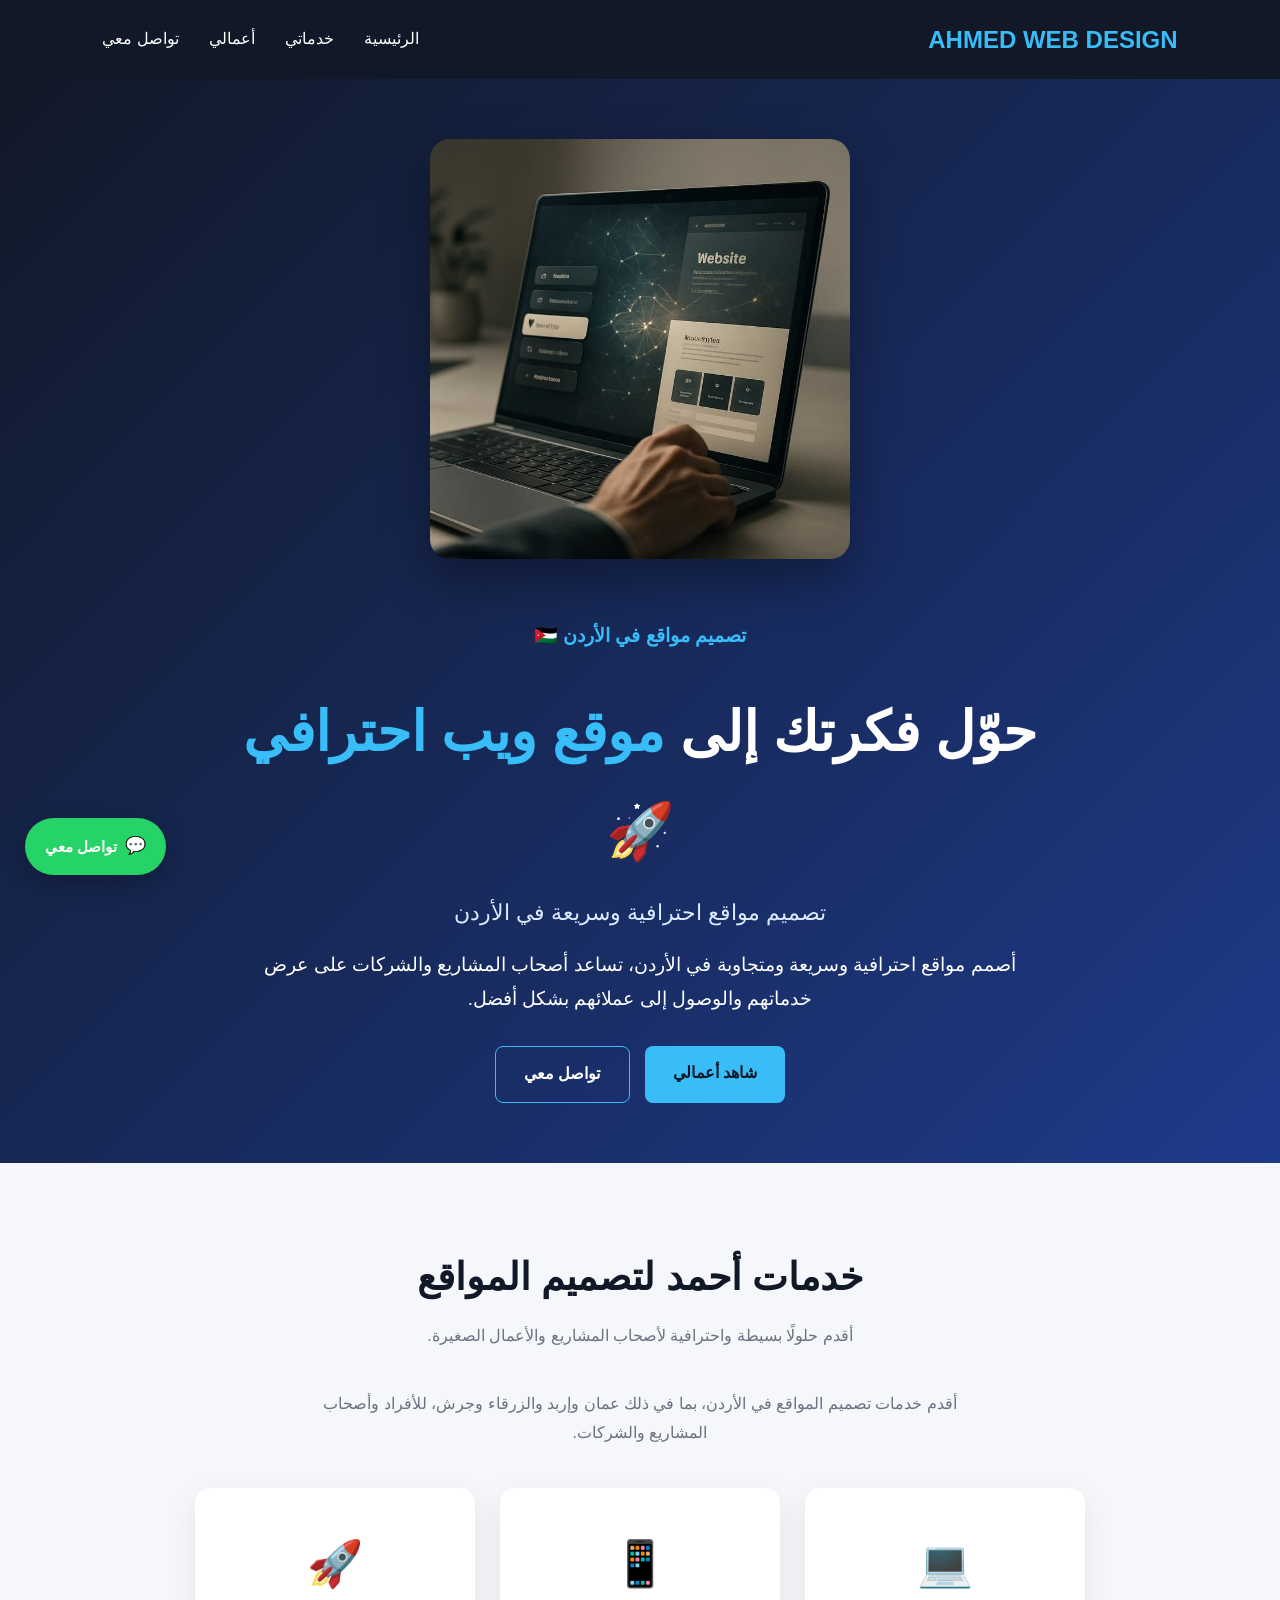
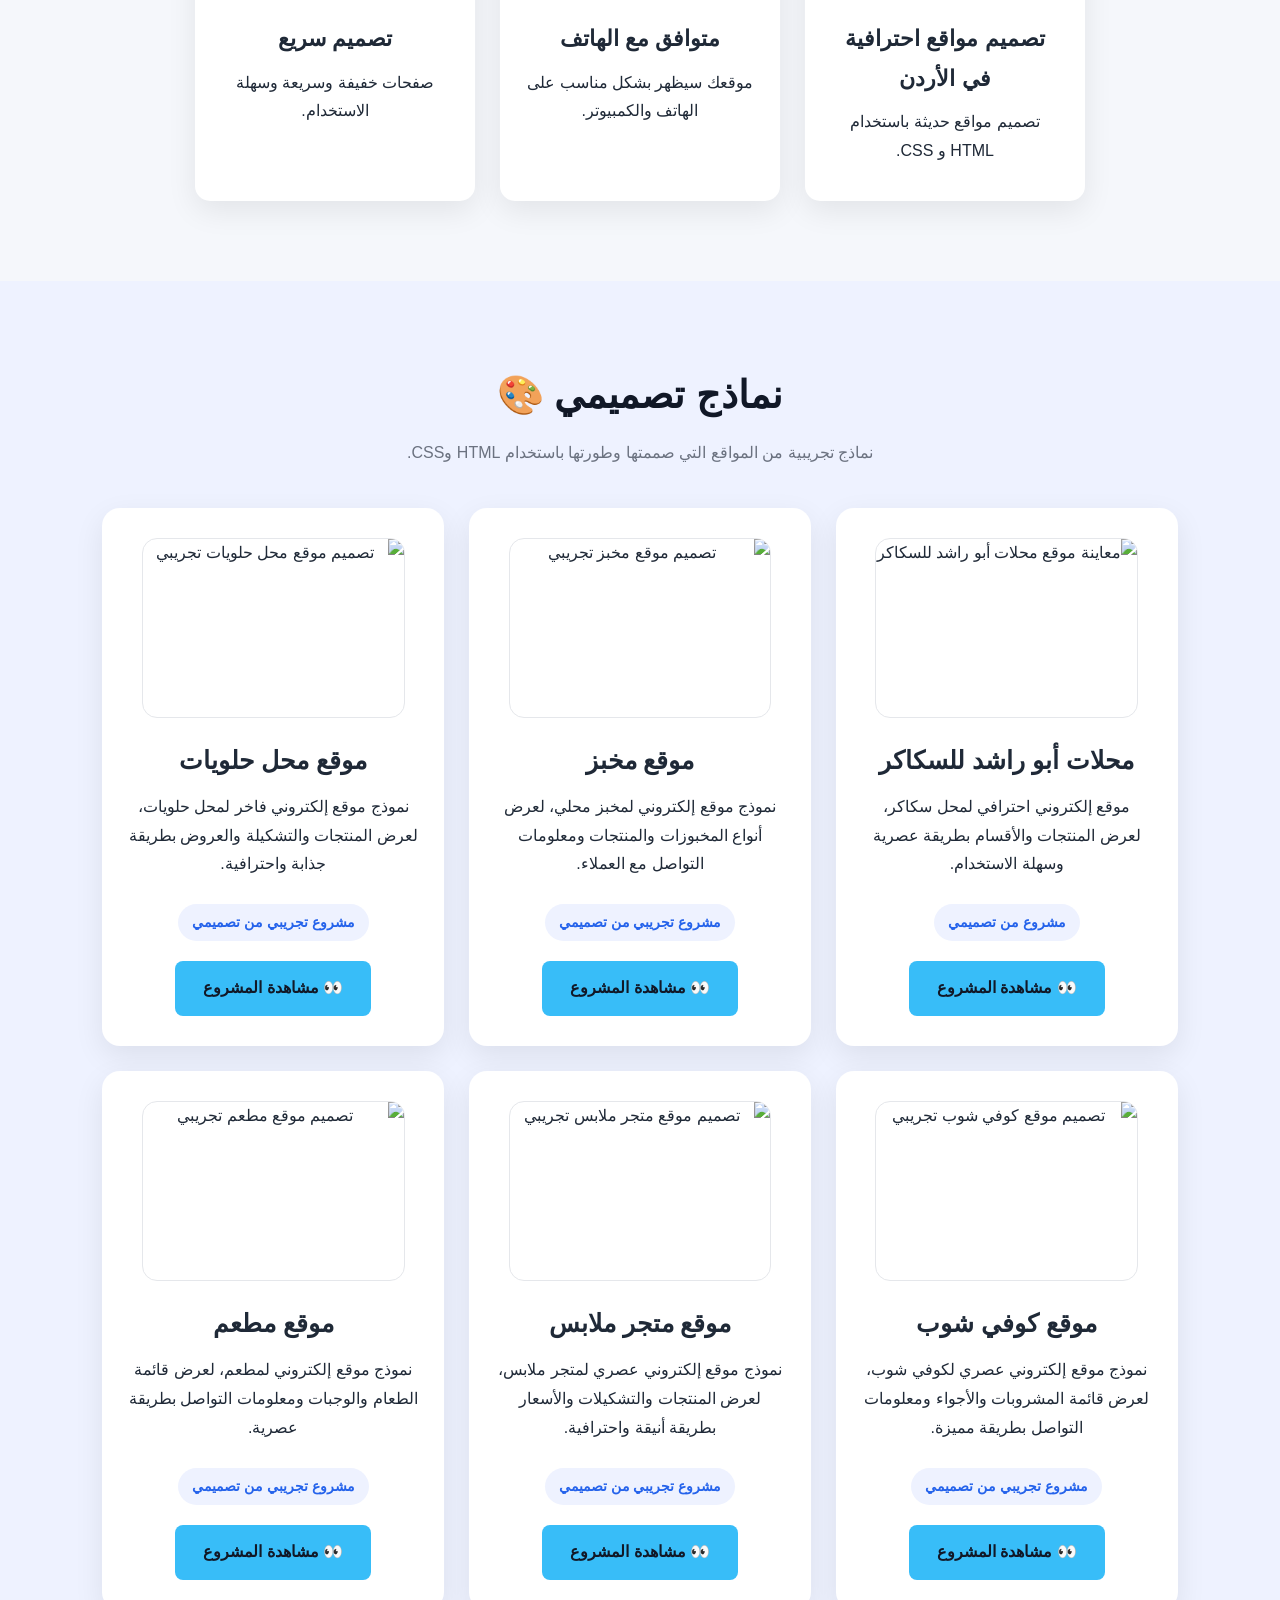
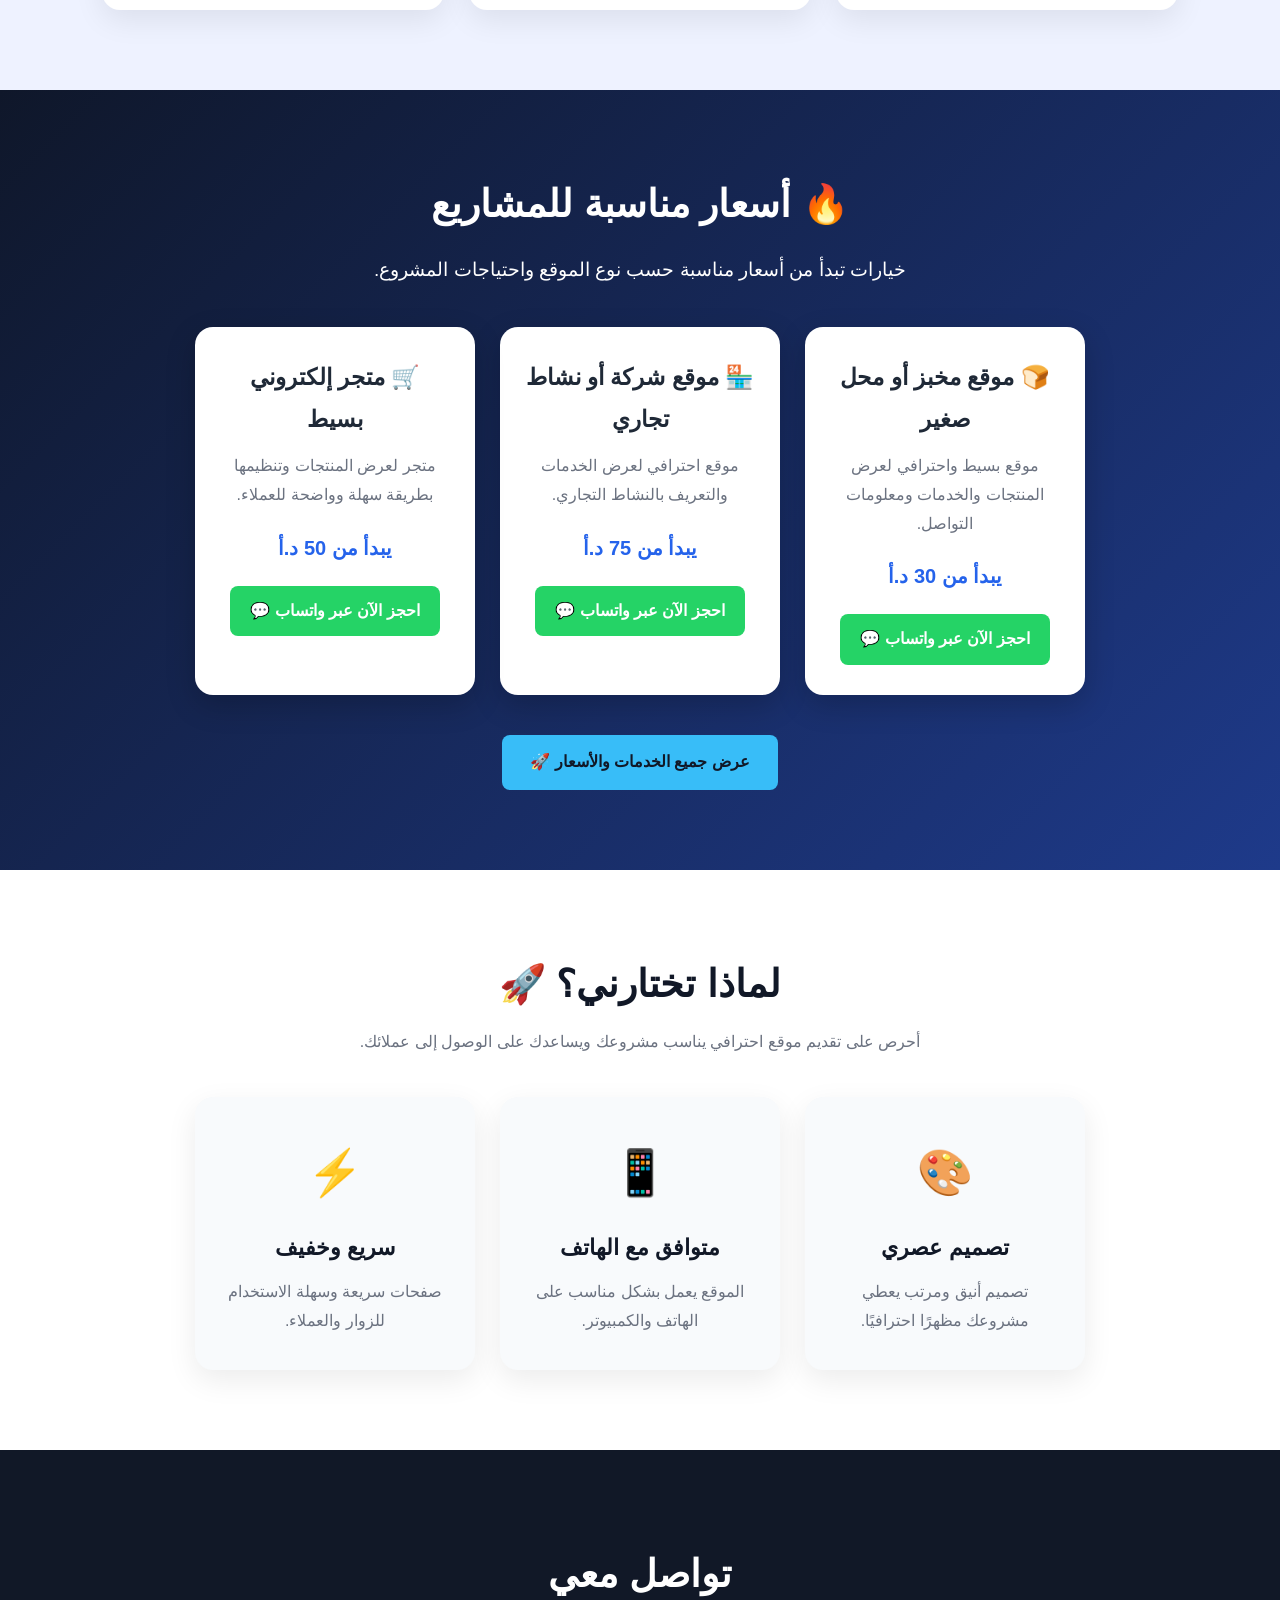
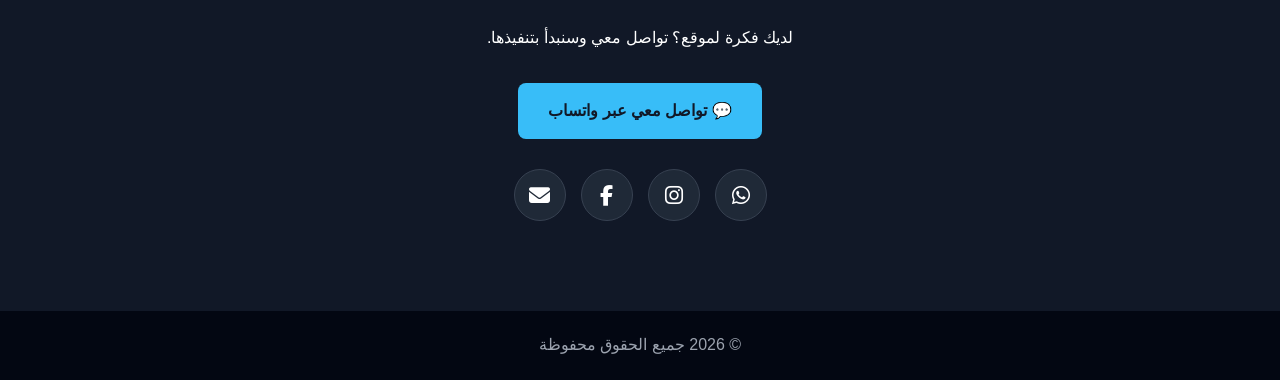
==== commit 2a680aad: "Add files via upload" ====
--- a/index.html
+++ b/index.html
@@ -2,1766 +2,621 @@
 <html lang="ar" dir="rtl">
 
 <head>
-
-<meta charset="UTF-8">
-
-<meta name="viewport" content="width=device-width, initial-scale=1.0">
-
-<title>محلات أبو راشد للسكاكر</title>
-
-<link rel="stylesheet" href="style.css">
+    <meta name="google-site-verification" content="6jxbqvMyPEgX5SWOFr3UVp2IcP9GNl1c0wMRyeElgqw" />
+    <meta charset="UTF-8">
+    <meta name="viewport" content="width=device-width, initial-scale=1.0">
+
+    <title>أحمد لتصميم المواقع | تصميم مواقع احترافية في الأردن</title>
+
+    <meta name="description"
+        content="أحمد لتصميم المواقع — تصميم مواقع احترافية وسريعة ومتجاوبة للأفراد والمشاريع والشركات في الأردن بأسعار مناسبة.">
+
+    <meta name="keywords"
+        content="تصميم مواقع في الأردن, تصميم مواقع احترافية, تصميم مواقع في عمان, تصميم مواقع للشركات, تصميم مواقع للأعمال الصغيرة">
+
+    <link rel="stylesheet" href="style.css">
+
+    <link rel="stylesheet"
+        href="https://cdnjs.cloudflare.com/ajax/libs/font-awesome/6.5.2/css/all.min.css">
 
 </head>
 
 <body>
 
-    <a
-href="https://wa.me/962786399983"
-target="_blank"
-style="
-position:fixed;
-bottom:20px;
-left:20px;
-width:58px;
-height:58px;
-background:#25D366;
-color:white;
-border-radius:50%;
-display:flex;
-align-items:center;
-justify-content:center;
-font-size:30px;
-text-decoration:none;
-box-shadow:0 5px 15px rgba(0,0,0,0.25);
-z-index:9999;
-"
-title="تواصل معنا عبر واتساب"
->
-📱
+    <!-- =========================
+         القائمة الرئيسية
+    ========================= -->
+
+    <header>
+        <nav>
+
+            <div class="logo">
+                AHMED WEB DESIGN
+            </div>
+
+            <ul>
+                <li><a href="#home">الرئيسية</a></li>
+                <li><a href="services.html">خدماتي</a></li>
+                <li><a href="#work">أعمالي</a></li>
+                <li><a href="#contact">تواصل معي</a></li>
+            </ul>
+
+        </nav>
+    </header>
+
+
+    <!-- =========================
+         الصفحة الرئيسية
+    ========================= -->
+
+    <section id="home" class="hero">
+
+        <div class="hero-image">
+            <img src="web-design.jpg" alt="تصميم مواقع ويب">
+        </div>
+
+        <div class="hero-text">
+
+            <p class="small-title">
+                تصميم مواقع في الأردن 🇯🇴
+            </p>
+
+            <h1>
+                حوّل فكرتك إلى
+                <span>موقع ويب احترافي 🚀</span>
+
+                <small>
+                    تصميم مواقع احترافية وسريعة في الأردن
+                </small>
+            </h1>
+
+            <p>
+                أصمم مواقع احترافية وسريعة ومتجاوبة في الأردن،
+                تساعد أصحاب المشاريع والشركات على عرض خدماتهم
+                والوصول إلى عملائهم بشكل أفضل.
+            </p>
+
+            <div class="buttons">
+
+                <a href="#work" class="btn">
+                    شاهد أعمالي
+                </a>
+
+                <a href="#contact" class="btn secondary">
+                    تواصل معي
+                </a>
+
+            </div>
+
+        </div>
+
+    </section>
+
+
+    <!-- =========================
+         الخدمات
+    ========================= -->
+
+    <section id="services" class="section">
+
+        <h2>
+            خدمات أحمد لتصميم المواقع
+        </h2>
+
+        <p class="section-text">
+            أقدم حلولًا بسيطة واحترافية لأصحاب المشاريع والأعمال الصغيرة.
+        </p>
+
+        <p class="section-text">
+            أقدم خدمات تصميم المواقع في الأردن، بما في ذلك عمان وإربد والزرقاء وجرش،
+            للأفراد وأصحاب المشاريع والشركات.
+        </p>
+
+        <div class="cards">
+
+            <div class="card">
+                <div class="icon">💻</div>
+
+                <h3>
+                    تصميم مواقع احترافية في الأردن
+                </h3>
+
+                <p>
+                    تصميم مواقع حديثة باستخدام HTML و CSS.
+                </p>
+            </div>
+
+
+            <div class="card">
+                <div class="icon">📱</div>
+
+                <h3>
+                    متوافق مع الهاتف
+                </h3>
+
+                <p>
+                    موقعك سيظهر بشكل مناسب على الهاتف والكمبيوتر.
+                </p>
+            </div>
+
+
+            <div class="card">
+                <div class="icon">🚀</div>
+
+                <h3>
+                    تصميم سريع
+                </h3>
+
+                <p>
+                    صفحات خفيفة وسريعة وسهلة الاستخدام.
+                </p>
+            </div>
+
+        </div>
+
+    </section>
+
+
+    <!-- =========================
+         الأعمال
+    ========================= -->
+
+    <section id="work" class="section work">
+
+        <div class="work-title">
+
+            <h2>
+                نماذج تصميمي 🎨
+            </h2>
+
+            <p class="section-text">
+                نماذج تجريبية من المواقع التي صممتها وطورتها باستخدام HTML وCSS.
+            </p>
+
+        </div>
+
+
+        <div class="work-container">
+
+
+            <!-- أبو راشد -->
+
+            <div class="work-card">
+
+    <div class="work-image">
+        <img src="abu-rashed-new/images/محلات ابو راشد للسكاكر🍬.png"
+             alt="معاينة موقع محلات أبو راشد للسكاكر">
+
+    </div>
+
+    <h3>
+        محلات أبو راشد للسكاكر
+    </h3>
+
+    <p>
+        موقع إلكتروني احترافي لمحل سكاكر،
+        لعرض المنتجات والأقسام بطريقة عصرية
+        وسهلة الاستخدام.
+    </p>
+
+    <span class="model-label">
+        مشروع من تصميمي
+    </span>
+
+   <a href="./abu-rashed-new/index.html"
+       class="btn work-btn"
+       target="_blank">
+        👀 مشاهدة المشروع
+    </a>
+
+</div>
+
+
+            <!-- مخبز -->
+
+            <div class="work-card">
+
+    <div class="work-image">
+        <img src="bakery/bakery-demo.png" alt="تصميم موقع مخبز تجريبي">
+    </div>
+
+    <h3>
+        موقع مخبز
+    </h3>
+
+    <p>
+        نموذج موقع إلكتروني لمخبز محلي،
+        لعرض أنواع المخبوزات والمنتجات
+        ومعلومات التواصل مع العملاء.
+    </p>
+
+    <span class="model-label">
+        مشروع تجريبي من تصميمي
+    </span>
+
+    <a href="bakery/bakery.html"
+   class="btn work-btn"
+   target="_blank">
+    👀 مشاهدة المشروع
 </a>
 
-<!-- ==================== شريط التنقل ==================== -->
-
-<nav>
-
-<h2>🍬 محلات أبو راشد للسكاكر</h2>
-
-<div>
-<a href="#home">الرئيسية</a>
-<a href="#products">المنتجات</a>
-<a href="#about">من نحن</a>
-<a href="#contact">تواصل معنا</a>
 </div>
 
-</nav>
-
-
-<!-- ==================== الرئيسية ==================== -->
-
-<section id="home" class="hero">
-
-<h1>محلات أبو راشد للسكاكر</h1>
-
-<p>
-كل ما تحتاجه من البسكويت والشيبس والعصائر والسكاكر
-</p>
-
-<a href="#products">
-🛍️ تصفح المنتجات
+
+            <!-- محل حلويات -->
+
+           <div class="work-card">
+
+    <div class="work-image">
+        <img src="sweets/sweets-demo.png" alt="تصميم موقع محل حلويات تجريبي">
+    </div>
+
+    <h3>
+        موقع محل حلويات
+    </h3>
+
+    <p>
+        نموذج موقع إلكتروني فاخر لمحل حلويات،
+        لعرض المنتجات والتشكيلة والعروض
+        بطريقة جذابة واحترافية.
+    </p>
+
+    <span class="model-label">
+        مشروع تجريبي من تصميمي
+    </span>
+
+    <a href="sweets/sweets.html"
+   class="btn work-btn"
+   target="_blank">
+    👀 مشاهدة المشروع
 </a>
 
-</section>
-
-
-<!-- ==================== المنتجات ==================== -->
-
-<section id="products">
-
-    <div style="
-max-width:600px;
-margin:0 auto 30px;
-padding:0 15px;
-">
-
-<input
-type="text"
-id="product-search"
-placeholder="🔍 ابحث عن منتج..."
-onkeyup="searchProducts()"
-onkeydown="if(event.key === 'Enter') searchProducts()"
-style="
-width:100%;
-padding:16px;
-border:2px solid #dfc9aa;
-border-radius:14px;
-box-sizing:border-box;
-font-size:17px;
-outline:none;
-text-align:right;
-"
->
-
 </div>
 
-<h1>🛍️ منتجاتنا</h1>
-
-<p>
-اضغط على القسم لعرض المنتجات
-</p>
-
-
-<!-- ==================== بريك ==================== -->
-
-<details class="category">
-
-<summary>
-🍫 بريك
-</summary>
-
-<div class="category-content">
-
-<h2>جميع أصناف بريك 🍫</h2>
-
-<div class="products-grid">
-
-
-<div class="product-card">
-
-<div class="product-image">
-    <img src="images/break-15.5g.jpg" alt="Break 15.5g">
+
+            <!-- كوفي شوب -->
+
+            <div class="work-card">
+
+    <div class="work-image">
+        <img src="coffee/coffee-demo.png" alt="تصميم موقع كوفي شوب تجريبي">
+    </div>
+
+    <h3>
+        موقع كوفي شوب
+    </h3>
+
+    <p>
+        نموذج موقع إلكتروني عصري لكوفي شوب،
+        لعرض قائمة المشروبات والأجواء
+        ومعلومات التواصل بطريقة مميزة.
+    </p>
+
+    <span class="model-label">
+        مشروع تجريبي من تصميمي
+    </span>
+
+    <a href="coffee/coffee.html"
+   class="btn work-btn"
+   target="_blank">
+    👀 مشاهدة المشروع
+</a>
+
 </div>
 
-<h3>Break 15.5g</h3>
-
-<p>Break 2 Fingers - 15.5 غرام</p>
-
-<strong>السعر: 1.95 د.أ</strong>
-
-<button onclick="addToCart(this)">
-🛒 أضف للسلة
-</button>
+
+            <!-- متجر ملابس -->
+
+<div class="work-card">
+
+    <div class="work-image">
+        <img src="clothing/clothing-demo.png" alt="تصميم موقع متجر ملابس تجريبي">
+    </div>
+
+    <h3>
+        موقع متجر ملابس
+    </h3>
+
+    <p>
+        نموذج موقع إلكتروني عصري لمتجر ملابس،
+        لعرض المنتجات والتشكيلات والأسعار
+        بطريقة أنيقة واحترافية.
+    </p>
+
+    <span class="model-label">
+        مشروع تجريبي من تصميمي
+    </span>
+
+    <a href="clothing/clothing.html"
+   class="btn work-btn"
+   target="_blank">
+    👀 مشاهدة المشروع
+</a>
 
 </div>
 
 
-<div class="product-card">
-
-<div class="product-image">🍫</div>
-
-<h3>Break Delight 16.5g</h3>
-
-<p>بريك ديلايت - 16.5 غرام</p>
-
-<strong>السعر: 1.95 د.أ</strong>
-
-<button onclick="addToCart(this)">
-🛒 أضف للسلة
-</button>
+            <!-- مطعم -->
+
+            <div class="work-card">
+
+    <div class="work-image">
+        <img src="restaurant/restaurant-demo.png"
+             alt="تصميم موقع مطعم تجريبي">
+    </div>
+
+    <h3>
+        موقع مطعم
+    </h3>
+
+    <p>
+        نموذج موقع إلكتروني لمطعم،
+        لعرض قائمة الطعام والوجبات
+        ومعلومات التواصل بطريقة عصرية.
+    </p>
+
+    <span class="model-label">
+        مشروع تجريبي من تصميمي
+    </span>
+
+    <a href="restaurant/restaurant.html"
+   class="btn work-btn"
+   target="_blank">
+    👀 مشاهدة المشروع
+</a>
 
 </div>
 
-
-<div class="product-card">
-
-<div class="product-image">🍫</div>
-
-<h3>Break Happy 18g</h3>
-
-<p>بريك هابي - 18 غرام</p>
-
-<strong>السعر: 1.95 د.أ</strong>
-
-<button onclick="addToCart(this)">
-🛒 أضف للسلة
-</button>
-
-</div>
-
-
-<div class="product-card">
-
-<div class="product-image">🍫</div>
-
-<h3>Break Power 20g</h3>
-
-<p>بريك باور - 20 غرام</p>
-
-<strong>السعر: 1.95 د.أ</strong>
-
-<button onclick="addToCart(this)">
-🛒 أضف للسلة
-</button>
-
-</div>
-
-
-<div class="product-card">
-
-<div class="product-image">🍫</div>
-
-<h3>Break Rizzo 20g</h3>
-
-<p>بريك ريزو - 20 غرام</p>
-
-<strong>السعر: 1.95 د.أ</strong>
-
-<button onclick="addToCart(this)">
-🛒 أضف للسلة
-</button>
-
-</div>
-
-
-<div class="product-card">
-
-<div class="product-image">🍫</div>
-
-<h3>Break Rizzo Peanuts 20g</h3>
-
-<p>بريك ريزو بالفول السوداني - 20 غرام</p>
-
-<strong>السعر: 1.95 د.أ</strong>
-
-<button onclick="addToCart(this)">
-🛒 أضف للسلة
-</button>
-
-</div>
-
-<div class="product-card">
-
-<div class="product-image">🍫</div>
-
-<h3>Break Supa 19g</h3>
-
-<p>بريك سوبا - 19 غرام</p>
-
-<strong>السعر: 1.95 د.أ</strong>
-
-<button onclick="addToCart(this)">
-🛒 أضف للسلة
-</button>
-
-</div>
-
-
-</div>
-
-</div>
-
-</details>
-
-
-<!-- ==================== جوردينا ==================== -->
-
-<details class="category">
-
-<summary>
-🍰 جوردينا
-</summary>
-
-<div class="category-content">
-
-<h2>جميع أصناف جوردينا 🍰</h2>
-
-<div class="products-grid">
-
-
-<div class="product-card">
-<div class="product-image">🍰</div>
-<h3>ويزو</h3>
-<p>ويزو جوردينا</p>
-<strong>السعر: —</strong>
-<button onclick="addToCart(this)">🛒 أضف للسلة</button>
-</div>
-
-
-<div class="product-card">
-<div class="product-image">🍰</div>
-<h3>سوبر رول</h3>
-<p>سوبر رول جوردينا</p>
-<strong>السعر: —</strong>
-<button onclick="addToCart(this)">🛒 أضف للسلة</button>
-</div>
-
-
-<div class="product-card">
-<div class="product-image">🍰</div>
-<h3>سويس رول</h3>
-<p>سويس رول جوردينا</p>
-<strong>السعر: —</strong>
-<button onclick="addToCart(this)">🛒 أضف للسلة</button>
-</div>
-
-
-<div class="product-card">
-<div class="product-image">🧁</div>
-<h3>ميني كيك</h3>
-<p>ميني كيك جوردينا</p>
-<strong>السعر: —</strong>
-<button onclick="addToCart(this)">🛒 أضف للسلة</button>
-</div>
-
-
-<div class="product-card">
-<div class="product-image">🍰</div>
-<h3>مغطس أزرق</h3>
-<p>مغطس جوردينا - أزرق</p>
-<strong>السعر: —</strong>
-<button onclick="addToCart(this)">🛒 أضف للسلة</button>
-</div>
-
-
-<div class="product-card">
-<div class="product-image">🍓</div>
-<h3>مغطس فراولة</h3>
-<p>مغطس جوردينا - فراولة</p>
-<strong>السعر: —</strong>
-<button onclick="addToCart(this)">🛒 أضف للسلة</button>
-</div>
-
-
-<div class="product-card">
-<div class="product-image">🍌</div>
-<h3>مغطس موز</h3>
-<p>مغطس جوردينا - موز</p>
-<strong>السعر: —</strong>
-<button onclick="addToCart(this)">🛒 أضف للسلة</button>
-</div>
-
-
-<div class="product-card">
-<div class="product-image">🍰</div>
-<h3>جراندي</h3>
-<p>جراندي جوردينا</p>
-<strong>السعر: —</strong>
-<button onclick="addToCart(this)">🛒 أضف للسلة</button>
-</div>
-
-
-<div class="product-card">
-<div class="product-image">🧇</div>
-<h3>وافل</h3>
-<p>وافل جوردينا</p>
-<strong>السعر: —</strong>
-<button onclick="addToCart(this)">🛒 أضف للسلة</button>
-</div>
-
-<div class="product-card">
-<div class="product-image">🍪</div>
-<h3>بيسكي</h3>
-<p>بيسكي جوردينا</p>
-<strong>السعر: —</strong>
-<button onclick="addToCart(this)">🛒 أضف للسلة</button>
-</div>
-
-
-</div>
-
-</div>
-
-</details>
-
-
-<!-- ==================== هلا ==================== -->
-
-<details class="category">
-
-<summary>
-🥔 هلا
-</summary>
-
-<div class="category-content">
-
-<h2>جميع أصناف هلا 🥔</h2>
-
-<div class="products-grid">
-
-
-<div class="product-card">
-<div class="product-image">🥔</div>
-<h3>Hala Chips Tasali</h3>
-<p>هلا تسالي - 28 غرام</p>
-<strong>السعر: —</strong>
-<button onclick="addToCart(this)">🛒 أضف للسلة</button>
-</div>
-
-
-<div class="product-card">
-<div class="product-image">🌶️</div>
-<h3>Hala Rocy Hot</h3>
-<p>هلا روكي حار - 80 غرام</p>
-<strong>السعر: —</strong>
-<button onclick="addToCart(this)">🛒 أضف للسلة</button>
-</div>
-
-
-<div class="product-card">
-<div class="product-image">🌶️</div>
-<h3>Hala Tortilla Chilli Lime</h3>
-<p>هلا تورتيلا تشيلي لايم - 30 غرام</p>
-<strong>السعر: —</strong>
-<button onclick="addToCart(this)">🛒 أضف للسلة</button>
-</div>
-
-
-<div class="product-card">
-<div class="product-image">🔥</div>
-<h3>Hala Tortilla Hot & Spicy</h3>
-<p>هلا تورتيلا حار - 30 غرام</p>
-<strong>السعر: —</strong>
-<button onclick="addToCart(this)">🛒 أضف للسلة</button>
-</div>
-
-
-<div class="product-card">
-<div class="product-image">🔥</div>
-<h3>Hala Cantina Hot & Spicy</h3>
-<p>هلا كانتينا حار - 80 غرام</p>
-<strong>السعر: —</strong>
-<button onclick="addToCart(this)">🛒 أضف للسلة</button>
-</div>
-
-
-<div class="product-card">
-<div class="product-image">🧀</div>
-<h3>Hala Cantina Spicy Cheese</h3>
-<p>هلا كانتينا جبنة حارة - 30 غرام</p>
-<strong>السعر: —</strong>
-<button onclick="addToCart(this)">🛒 أضف للسلة</button>
-</div>
-
-
-<div class="product-card">
-<div class="product-image">🥔</div>
-<h3>Hala Potato Sticks Original</h3>
-<p>هلا أصابع بطاطا أصلي - 25 غرام</p>
-<strong>السعر: —</strong>
-<button onclick="addToCart(this)">🛒 أضف للسلة</button>
-</div>
-
-
-<div class="product-card">
-<div class="product-image">🍬</div>
-<h3>Hala Trittos Sweet</h3>
-<p>هلا تريتوس سويت - 80 غرام</p>
-<strong>السعر: —</strong>
-<button onclick="addToCart(this)">🛒 أضف للسلة</button>
-</div>
-
-
-<div class="product-card">
-
-<div class="product-image">🥔</div>
-<h3>Hala Potato Chips</h3>
-<p>هلا شيبس بطاطا - 20 غرام</p>
-<strong>السعر: —</strong>
-<button onclick="addToCart(this)">🛒 أضف للسلة</button>
-</div>
-
-
-<div class="product-card">
-<div class="product-image">🍕</div>
-<h3>Hala Torero Mexican Pizza</h3>
-<p>هلا توريرو بيتزا مكسيكية - 28 غرام</p>
-<strong>السعر: —</strong>
-<button onclick="addToCart(this)">🛒 أضف للسلة</button>
-</div>
-
-
-<div class="product-card">
-<div class="product-image">🌶️</div>
-<h3>Hala Zoom Paprika</h3>
-<p>هلا زوم بابريكا - 22 غرام</p>
-<strong>السعر: —</strong>
-<button onclick="addToCart(this)">🛒 أضف للسلة</button>
-</div>
-
-
-<div class="product-card">
-<div class="product-image">🧀</div>
-<h3>Hala Cheezers Cheese</h3>
-<p>هلا تشيزرز جبنة - 30 غرام</p>
-<strong>السعر: —</strong>
-<button onclick="addToCart(this)">🛒 أضف للسلة</button>
-</div>
-
-
-<div class="product-card">
-<div class="product-image">🧀</div>
-<h3>Hala Ringo Cheese</h3>
-<p>هلا رينجو جبنة - 28 غرام</p>
-<strong>السعر: —</strong>
-<button onclick="addToCart(this)">🛒 أضف للسلة</button>
-</div>
-
-
-<div class="product-card">
-<div class="product-image">🌶️</div>
-<h3>Hala Torero Chili Lime</h3>
-<p>هلا توريرو تشيلي لايم - 28 غرام</p>
-<strong>السعر: —</strong>
-<button onclick="addToCart(this)">🛒 أضف للسلة</button>
-</div>
-
-
-<div class="product-card">
-<div class="product-image">🧀</div>
-<h3>Hala Cantina Ultimate Cheddar 30g</h3>
-<p>هلا كانتينا ألتيميت تشيدر - 30 غرام</p>
-<strong>السعر: —</strong>
-<button onclick="addToCart(this)">🛒 أضف للسلة</button>
-</div>
-
-
-<div class="product-card">
-<div class="product-image">🧀</div>
-<h3>Hala Cantina Ultimate Cheddar 70g</h3>
-<p>هلا كانتينا ألتيميت تشيدر - 70 غرام</p>
-<strong>السعر: —</strong>
-<button onclick="addToCart(this)">🛒 أضف للسلة</button>
-</div>
-
-
-</div>
-
-</div>
-
-</details>
-
-
-<!-- ==================== السكاكر ==================== -->
-
-<details class="category">
-
-<summary>
-🍬 سكاكر وحلويات
-</summary>
-
-<div class="category-content">
-
-<h2>السكاكر والحلويات 🍬</h2>
-
-<div class="products-grid">
-
-
-<div class="product-card">
-<div class="product-image">🍭</div>
-<h3>مصاصات مشكلة</h3>
-<p>نكهات متعددة</p>
-<strong>السعر: —</strong>
-<button onclick="addToCart(this)">🛒 أضف للسلة</button>
-</div>
-
-
-<div class="product-card">
-
-<div class="product-image">🍬</div>
-<h3>حلوى طرية</h3>
-<p>حلوى مشكلة</p>
-<strong>السعر: —</strong>
-<button onclick="addToCart(this)">🛒 أضف للسلة</button>
-</div>
-
-
-<div class="product-card">
-<div class="product-image">🍫</div>
-<h3>شوكولاتة مشكلة</h3>
-<p>أصناف متنوعة</p>
-<strong>السعر: —</strong>
-<button onclick="addToCart(this)">🛒 أضف للسلة</button>
-</div>
-
-
-<div class="product-card">
-<div class="product-image">🧸</div>
-<h3>جيلي</h3>
-<p>جيلي بأشكال ونكهات مختلفة</p>
-<strong>السعر: —</strong>
-<button onclick="addToCart(this)">🛒 أضف للسلة</button>
-</div>
-
-
-<div class="product-card">
-<div class="product-image">🍪</div>
-<h3>بسكويت وحلويات</h3>
-<p>أصناف متنوعة</p>
-<strong>السعر: —</strong>
-<button onclick="addToCart(this)">🛒 أضف للسلة</button>
-</div>
-
-
-</div>
-
-</div>
-
-</details>
-
-<!-- ==================== بسكويت 10 قروش ==================== -->
-
-<details class="category">
-
-<summary>
-🍪 قسم البسكويت - 10 قروش
-</summary>
-
-<div class="category-content">
-
-<h2>جميع أصناف البسكويت - 10 قروش 🍪</h2>
-
-<div class="products-grid">
-
-<div class="product-card">
-<div class="product-image">🍪</div>
-<h3>بسكويت 10 قروش</h3>
-<p>أصناف بسكويت متنوعة بسعر 10 قروش</p>
-<strong>السعر: 0.10 د.أ</strong>
-<button onclick="addToCart(this)">🛒 أضف للسلة</button>
-</div>
-
-<div class="product-card">
-<div class="product-image">🍪</div>
-<h3>بسكويت مشكل 10 قروش</h3>
-<p>بسكويت مشكل - 10 قروش</p>
-<strong>السعر: 0.10 د.أ</strong>
-<button onclick="addToCart(this)">🛒 أضف للسلة</button>
-</div>
-
-</div>
-
-</div>
-
-</details>
-
-
-<!-- ==================== بسكويت 5 قروش ==================== -->
-
-<details class="category">
-
-<summary>
-🍪 قسم البسكويت - 5 قروش
-</summary>
-
-<div class="category-content">
-
-<h2>جميع أصناف البسكويت - 5 قروش 🍪</h2>
-
-<div class="products-grid">
-
-<div class="product-card">
-<div class="product-image">🍪</div>
-<h3>بسكويت 5 قروش</h3>
-<p>أصناف بسكويت متنوعة بسعر 5 قروش</p>
-<strong>السعر: 0.05 د.أ</strong>
-<button onclick="addToCart(this)">🛒 أضف للسلة</button>
-</div>
-
-<div class="product-card">
-<div class="product-image">🍪</div>
-<h3>بسكويت مشكل 5 قروش</h3>
-<p>بسكويت مشكل - 5 قروش</p>
-<strong>السعر: 0.05 د.أ</strong>
-<button onclick="addToCart(this)">🛒 أضف للسلة</button>
-</div>
-
-</div>
-
-</div>
-
-</details>
-
-
-<!-- ==================== الألعاب الصينية ==================== -->
-
-<details class="category">
-
-<summary>
-🧸 الألعاب الصينية
-</summary>
-
-<div class="category-content">
-
-<h2>الألعاب الصينية 🧸</h2>
-
-<div class="products-grid">
-
-<div class="product-card">
-<div class="product-image">🧸</div>
-<h3>ألعاب أطفال متنوعة</h3>
-<p>تشكيلة متنوعة من الألعاب الصينية</p>
-<strong>السعر: —</strong>
-<button onclick="addToCart(this)">🛒 أضف للسلة</button>
-</div>
-
-<div class="product-card">
-<div class="product-image">🚗</div>
-<h3>سيارات أطفال</h3>
-<p>سيارات وألعاب متنوعة للأطفال</p>
-<strong>السعر: —</strong>
-<button onclick="addToCart(this)">🛒 أضف للسلة</button>
-</div>
-
-<div class="product-card">
-<div class="product-image">🎈</div>
-<h3>ألعاب متنوعة</h3>
-<p>ألعاب وأدوات ترفيه للأطفال</p>
-<strong>السعر: —</strong>
-<button onclick="addToCart(this)">🛒 أضف للسلة</button>
-</div>
-
-</div>
-
-</div>
-
-</details>
-
-
-<!-- ==================== منتجات شركة العقاب ==================== -->
-
-<details class="category">
-
-<summary>
-🦅 منتجات محامص و مطاحن العقاب
-</summary>
-
-<div class="category-content">
-
-<h2>منتجات شركة العقاب 🦅</h2>
-
-<div class="products-grid">
-
-<div class="product-card">
-<div class="product-image">🥜</div>
-<h3>منتجات العقاب</h3>
-<p>تشكيلة متنوعة من منتجات شركة العقاب</p>
-<strong>السعر: —</strong>
-<button onclick="addToCart(this)">🛒 أضف للسلة</button>
-</div>
-
-<div class="product-card">
-<div class="product-image">🍿</div>
-<h3>تسالي العقاب</h3>
-<p>أصناف متنوعة من التسالي</p>
-<strong>السعر: —</strong>
-<button onclick="addToCart(this)">🛒 أضف للسلة</button>
-</div>
-
-</div>
-
-</div>
-
-</details>
-
-
-<!-- ==================== منتجات شركة الشعب ==================== -->
-
-<details class="category">
-
-<summary>
-🍫 منتجات محامص الشعب
-</summary>
-
-<div class="category-content">
-
-<h2>منتجات شركة الشعب 🍫</h2>
-
-<div class="products-grid">
-
-<div class="product-card">
-<div class="product-image">🍫</div>
-<h3>منتجات الشعب</h3>
-<p>تشكيلة متنوعة من منتجات شركة الشعب</p>
-<strong>السعر: —</strong>
-<button onclick="addToCart(this)">🛒 أضف للسلة</button>
-</div>
-
-<div class="product-card">
-<div class="product-image">🍪</div>
-<h3>بسكويت الشعب</h3>
-<p>أصناف متنوعة من منتجات الشركة</p>
-<strong>السعر: —</strong>
-<button onclick="addToCart(this)">🛒 أضف للسلة</button>
-</div>
-
-</div>
-
-</div>
-
-</details>
-
-
-<!-- ==================== منتجات شركة جوددي ==================== -->
-
-<details class="category">
-
-<summary> منتجات Good Day coffee</summary>
-
-<div class="category-content">
-
-<h2>منتجات Good Day coffee 🍪</h2>
-
-<div class="products-grid">
-
-<div class="product-card">
-<div class="product-image">🍪</div>
-<h3>منتجات جوددي</h3>
-<p>تشكيلة متنوعة من منتجات شركة جوددي</p>
-<strong>السعر: —</strong>
-<button onclick="addToCart(this)">🛒 أضف للسلة</button>
-</div>
-
-<div class="product-card">
-<div class="product-image">🍫</div>
-<h3>حلويات جوددي</h3>
-<p>أصناف متنوعة من منتجات جوددي</p>
-<strong>السعر: —</strong>
-<button onclick="addToCart(this)">🛒 أضف للسلة</button>
-</div>
-
-</div>
-
-</div>
-
-</details>
-
-
-<!-- ==================== منتجات شركة آيس للفزد ==================== -->
-
-<details class="category">
-
-<summary>
-🍟 منتجات فستق آيس
-</summary>
-
-<div class="category-content">
-
-<h2>منتجات فستق آيس 🍟</h2>
-
-<div class="products-grid">
-
-<div class="product-card">
-<div class="product-image">🍟</div>
-<h3>منتجات آيس للفزد</h3>
-<p>تشكيلة متنوعة من منتجات شركة آيس للفزد</p>
-<strong>السعر: —</strong>
-<button onclick="addToCart(this)">🛒 أضف للسلة</button>
-</div>
-
-<div class="product-card">
-<div class="product-image">🥔</div>
-<h3>تسالي آيس</h3>
-<p>أصناف متنوعة من منتجات آيس للفزد</p>
-<strong>السعر: —</strong>
-<button onclick="addToCart(this)">🛒 أضف للسلة</button>
-</div>
-
-</div>
-
-</div>
-
-</details>
-
-<!-- ==================== الشوكولاتة الفاخرة ==================== -->
-<details class="category">
-    <summary>🍫 الشوكولاتة الفاخرة</summary>
-
-    <div class="category-content">
-        <h2>🍫 الشوكولاتة الفاخرة</h2>
-
-        <div class="products-grid">
-
-            <!-- سنكرز -->
-            <div class="product-card">
-                <h3>سنكرز كبير</h3>
-                <p>شوكولاتة سنكرز بالحجم الكبير</p>
-                <strong>— دينار</strong>
-                <button onclick="addToCart(this)">🛒 أضف للسلة</button>
-            </div>
-
-            <div class="product-card">
-                <h3>سنكرز صغير</h3>
-                <p>شوكولاتة سنكرز بالحجم الصغير</p>
-                <strong>— دينار</strong>
-                <button onclick="addToCart(this)">🛒 أضف للسلة</button>
-            </div>
-
-            <div class="product-card">
-                <h3>سنكرز أصابع</h3>
-                <p>شوكولاتة سنكرز أصابع</p>
-                <strong>— دينار</strong>
-                <button onclick="addToCart(this)">🛒 أضف للسلة</button>
-            </div>
-
-            <!-- مارس -->
-            <div class="product-card">
-                <h3>مارس كبير</h3>
-                <p>شوكولاتة مارس بالحجم الكبير</p>
-                <strong>— دينار</strong>
-                <button onclick="addToCart(this)">🛒 أضف للسلة</button>
-            </div>
-
-            <div class="product-card">
-                <h3>مارس صغير</h3>
-                <p>شوكولاتة مارس بالحجم الصغير</p>
-                <strong>— دينار</strong>
-                <button onclick="addToCart(this)">🛒 أضف للسلة</button>
-            </div>
-
-            <!-- تويكس -->
-            <div class="product-card">
-                <h3>تويكس كبير</h3>
-                <p>شوكولاتة تويكس بالحجم الكبير</p>
-                <strong>— دينار</strong>
-                <button onclick="addToCart(this)">🛒 أضف للسلة</button>
-            </div>
-
-            <div class="product-card">
-                <h3>تويكس صغير</h3>
-                <p>شوكولاتة تويكس بالحجم الصغير</p>
-                <strong>— دينار</strong>
-                <button onclick="addToCart(this)">🛒 أضف للسلة</button>
-            </div>
-
-            <div class="product-card">
-                <h3>تويكس أصابع</h3>
-                <p>شوكولاتة تويكس أصابع</p>
-                <strong>— دينار</strong>
-                <button onclick="addToCart(this)">🛒 أضف للسلة</button>
-            </div>
-
-            <!-- باونتي -->
-            <div class="product-card">
-                <h3>باونتي كبير</h3>
-                <p>شوكولاتة باونتي بالحجم الكبير</p>
-                <strong>— دينار</strong>
-                <button onclick="addToCart(this)">🛒 أضف للسلة</button>
-            </div>
-
-            <div class="product-card">
-                <h3>باونتي صغير</h3>
-                <p>شوكولاتة باونتي بالحجم الصغير</p>
-                <strong>— دينار</strong>
-                <button onclick="addToCart(this)">🛒 أضف للسلة</button>
-            </div>
-
-            <div class="product-card">
-                <h3>باونتي أصابع</h3>
-                <p>شوكولاتة باونتي أصابع</p>
-                <strong>— دينار</strong>
-                <button onclick="addToCart(this)">🛒 أضف للسلة</button>
-            </div>
-
-            <!-- جالكسي -->
-            <div class="product-card">
-                <h3>جالكسي كبير</h3>
-                <p>جالكسي كبير - 12 حبة</p>
-                <strong>— دينار</strong>
-                <button onclick="addToCart(this)">🛒 أضف للسلة</button>
-            </div>
-
-            <!-- بايسكريم -->
-            <div class="product-card">
-                <h3>بايسكريم كبير</h3>
-                <p>بايسكريم بالحجم الكبير</p>
-                <strong>— دينار</strong>
-                <button onclick="addToCart(this)">🛒 أضف للسلة</button>
-            </div>
-
-            <div class="product-card">
-                <h3>بايسكريم صغير</h3>
-                <p>بايسكريم بالحجم الصغير</p>
-                <strong>— دينار</strong>
-                <button onclick="addToCart(this)">🛒 أضف للسلة</button>
-            </div>
-
-            <!-- كليجا ديمة -->
-            <div class="product-card">
-                <h3>كليجا ديمة بالهيل</h3>
-                <p>كليجا ديمة بنكهة الهيل</p>
-                <strong>— دينار</strong>
-                <button onclick="addToCart(this)">🛒 أضف للسلة</button>
-            </div>
-
-            <div class="product-card">
-                <h3>كليجا ديمة عادي</h3>
-                <p>كليجا ديمة العادي</p>
-                <strong>— دينار</strong>
-                <button onclick="addToCart(this)">🛒 أضف للسلة</button>
-            </div>
-
-            <!-- أمريكانا -->
-            <div class="product-card">
-                <h3>أمريكانا كوكيز</h3>
-                <p>كوكيز أمريكانا</p>
-                <strong>— دينار</strong>
-                <button onclick="addToCart(this)">🛒 أضف للسلة</button>
-            </div>
-
-        </div>
-    </div>
-</details>
-
-<!-- ==================== العصائر ==================== -->
-
-<details class="category">
-
-<summary>
-🥤 عصائر ومشروبات
-</summary>
-
-<div class="category-content">
-
-<h2>العصائر والمشروبات 🥤</h2>
-
-<div class="products-grid">
-
-
-<div class="product-card">
-<div class="product-image">🥤</div>
-<h3>عصائر طبيعية</h3>
-<p>نكهات متنوعة</p>
-<strong>السعر: —</strong>
-<button onclick="addToCart(this)">🛒 أضف للسلة</button>
-</div>
-
-
-<div class="product-card">
-<div class="product-image">🧃</div>
-<h3>عصائر علب</h3>
-<p>أحجام ونكهات مختلفة</p>
-<strong>السعر: —</strong>
-<button onclick="addToCart(this)">🛒 أضف للسلة</button>
-</div>
-
-
-<div class="product-card">
-<div class="product-image">🥤</div>
-<h3>مشروبات غازية</h3>
-<p>أصناف متنوعة</p>
-<strong>السعر: —</strong>
-<button onclick="addToCart(this)">🛒 أضف للسلة</button>
-</div>
-
-
-<div class="product-card">
-<div class="product-image">💧</div>
-<h3>مياه</h3>
-<p>أحجام مختلفة</p>
-<strong>السعر: —</strong>
-<button onclick="addToCart(this)">🛒 أضف للسلة</button>
-</div>
-
-
-<div class="product-card">
-<div class="product-image">⚡</div>
-<h3>مشروبات طاقة</h3>
-<p>أصناف متنوعة</p>
-<strong>السعر: —</strong>
-<button onclick="addToCart(this)">🛒 أضف للسلة</button>
-</div>
-
-
-</div>
-
-</div>
-
-</details>
-
-</section>
-
-
-<!-- ==================== السلة ==================== -->
-
-<section id="cart-section">
-
-    <div id="customer-info" style="
-margin-bottom:20px;
-padding:25px;
-background:linear-gradient(135deg,#fff8ed,#fff);
-border-radius:18px;
-border:1px solid #ead8bd;
-box-shadow:0 5px 20px rgba(107,62,38,0.10);
-">
-
-    <h2 style="
-color:#6b3e26;
-margin-top:0;
-margin-bottom:15px;
-font-size:24px;
-">
-👤 بيانات العميل
-</h2>
-    
-    <input
-type="text"
-id="customer-name"
-placeholder="👤 الاسم الكامل"
-style="
-width:100%;
-padding:14px;
-margin:8px 0;
-border:1px solid #dfc9aa;
-border-radius:12px;
-box-sizing:border-box;
-font-size:16px;
-outline:none;
-"
->
-
-    <input
-type="tel"
-id="customer-phone"
-placeholder="📞 رقم الهاتف"
-style="
-width:100%;
-padding:14px;
-margin:8px 0;
-border:1px solid #dfc9aa;
-border-radius:12px;
-box-sizing:border-box;
-font-size:16px;
-outline:none;
-"
->
-
-    <textarea
-id="customer-notes"
-placeholder="📝 ملاحظات الطلب (اختياري)"
-rows="4"
-style="
-width:100%;
-padding:14px;
-margin:8px 0;
-border:1px solid #dfc9aa;
-border-radius:12px;
-box-sizing:border-box;
-font-size:16px;
-outline:none;
-resize:vertical;
-font-family:inherit;
-"
-></textarea>
-
-</div>
-
-
-<div id="cart-box">
-
-<h2 style="
-text-align:center;
-color:#6b3e26;
-margin-bottom:20px;
-">
-سلة المشتريات 🛒
-</h2>
-
-<div id="cart-items">
-
-<p>🛒 السلة فارغة</p>
-
-</div>
-
-<hr>
-
-<h3>
-الإجمالي:
-<span id="cart-total">0.00</span>
-د.أ
-</h3>
-
-<button onclick="clearCart()">
-🗑️ إفراغ السلة
-</button>
-
-<button onclick="sendOrderWhatsApp()" style="
-margin-top:15px;
-width:100%;
-padding:16px;
-border:none;
-border-radius:14px;
-background:linear-gradient(135deg,#25D366,#128C7E);
-color:white;
-font-size:19px;
-font-weight:bold;
-cursor:pointer;
-box-shadow:0 5px 15px rgba(18,140,126,0.25);
-">
-📱 إرسال الطلب عبر واتساب
-</button>
-
-</div>
-
-</section>
-
-
-<!-- ==================== من نحن ==================== -->
-
-
-<!-- ==================== التواصل ==================== -->
-
-<section id="about">
-
-<h2>🏪 من نحن</h2>
-
-<div style="
-max-width:850px;
-margin:25px auto;
-padding:35px;
-background:linear-gradient(135deg,#fff8ed,#ffffff);
-border-radius:22px;
-border:1px solid #ead8bd;
-box-shadow:0 8px 25px rgba(107,62,38,0.10);
-text-align:center;
-line-height:2;
-">
-
-<h3 style="
-color:#6b3e26;
-font-size:28px;
-margin-top:0;
-">
-🍬 محلات أبو راشد للسكاكر
-</h3>
-
-<p>
-متخصصون في بيع السكاكر والمواد الغذائية بالجملة،
-ونوفر تشكيلة متنوعة من المنتجات التي تناسب المحلات
-والبقالات وأصحاب المشاريع.
-</p>
-
-<p>
-📦 بسكويت • شيبس • عصائر • سكاكر
-</p>
-
-<p>
-🤝 نسعى دائمًا لتوفير منتجات متنوعة وخدمة مميزة
-لعملائنا بأسلوب سريع وموثوق.
-</p>
-
-<p style="
-color:#6b3e26;
-font-weight:bold;
-font-size:18px;
-">
-📍 جرش – المنارة
-</p>
-
-</div>
-
-</section>
-
-<section id="features">
-
-<h2>✨ لماذا محلات أبو راشد؟</h2>
-
-<div style="
-max-width:1000px;
-margin:25px auto;
-display:grid;
-grid-template-columns:repeat(auto-fit,minmax(200px,1fr));
-gap:20px;
-padding:0 15px;
-box-sizing:border-box;
-">
-
-<div style="
-padding:25px;
-background:#fff8ed;
-border-radius:18px;
-text-align:center;
-border:1px solid #ead8bd;
-box-shadow:0 6px 18px rgba(107,62,38,0.10);
-">
-<div style="font-size:40px;">📦</div>
-<h3>بيع بالجملة</h3>
-<p>نوفر المنتجات بالجملة للمحلات والبقالات.</p>
-</div>
-
-<div style="
-padding:25px;
-background:#fff8ed;
-border-radius:18px;
-text-align:center;
-border:1px solid #ead8bd;
-box-shadow:0 6px 18px rgba(107,62,38,0.10);
-">
-<div style="font-size:40px;">🍬</div>
-<h3>تشكيلة متنوعة</h3>
-<p>بسكويت وشيبس وعصائر وسكاكر متنوعة.</p>
-</div>
-
-<div style="
-padding:25px;
-background:#fff8ed;
-border-radius:18px;
-text-align:center;
-border:1px solid #ead8bd;
-box-shadow:0 6px 18px rgba(107,62,38,0.10);
-">
-<div style="font-size:40px;">⚡</div>
-<h3>تجهيز سريع</h3>
-<p>نسعى لتجهيز طلباتكم بسرعة وسهولة.</p>
-</div>
-
-<div style="
-padding:25px;
-background:#fff8ed;
-border-radius:18px;
-text-align:center;
-border:1px solid #ead8bd;
-box-shadow:0 6px 18px rgba(107,62,38,0.10);
-">
-<div style="font-size:40px;">🤝</div>
-<h3>خدمة مميزة</h3>
-<p>نهتم بعملائنا ونحرص على تقديم خدمة موثوقة.</p>
-</div>
-
-</div>
-
-</section>
-
-<section id="contact">
-
-<h2>📞 تواصل معنا</h2>
-
-<p>للطلبات والاستفسار يسعدنا تواصلكم معنا</p>
-
-<div style="
-max-width:500px;
-margin:25px auto;
-padding:25px;
-background:linear-gradient(135deg,#fff8ed,#ffffff);
-border-radius:18px;
-border:1px solid #ead8bd;
-box-shadow:0 5px 20px rgba(107,62,38,0.10);
-">
-
-<h3>📍 موقع المحل</h3>
-<p>جرش – المنارة</p>
-<a
-href="https://www.google.com/maps?q=32.259985,35.879655"
-target="_blank"
-style="
-display:inline-block;
-margin-top:10px;
-padding:13px 25px;
-background:linear-gradient(135deg,#6b3e26,#9a633f);
-color:white;
-border-radius:12px;
-text-decoration:none;
-font-weight:bold;
-box-shadow:0 5px 15px rgba(107,62,38,0.20);
-"
->
-📍 افتح موقع المحل على الخريطة
-</a>
-
-<h3>🕘 ساعات العمل</h3>
-<p>يوميًا من 9 صباحًا إلى 7 مساءً</p>
-
-<h3>📱 رقم الهاتف</h3>
-
-<a href="tel:0786399983">
-0786399983
-</a>
-
-<h3 style="color:#128C7E;">
-💬 واتساب
-</h3>
-
-<a
-href="https://wa.me/962786399983"
-target="_blank"
-style="
-display:inline-block;
-padding:12px 25px;
-background:#25D366;
-color:white;
-border-radius:12px;
-text-decoration:none;
-font-weight:bold;
-"
->
-تواصل معنا عبر واتساب 📱
-</a>
-
-</div>
-
-</section>
-
-
-<!-- ==================== الفوتر ==================== -->
-
-<footer>
-
-<p>
-© 2026 محلات أبو راشد للسكاكر
-</p>
-
-<p>
-<strong>محلات أبو راشد للسكاكر</strong>
-</p>
-
-</footer>
-
-
-<!-- =====================================================
-JavaScript
-نسخة واحدة فقط
-===================================================== -->
-
-<script>
-
-let cart = [];
-
-function addToCart(button) {
-    const productCard = button.closest(".product-card");
-
-    if (!productCard) {
-        alert("لم يتم العثور على المنتج");
-        return;
-    }
-
-    const name = productCard.querySelector("h3").innerText.trim();
-
-    const priceText = productCard.querySelector("strong").innerText
-        .replace("السعر:", "")
-        .replace("د.أ", "")
-        .trim();
-
-    const price = parseFloat(priceText);
-
-    if (isNaN(price)) {
-        alert("⚠️ هذا المنتج لا يوجد له سعر حاليًا");
-        return;
-    }
-
-    // إذا كان المنتج موجودًا، زِد الكمية
-    const existingProduct = cart.find(item => item.name === name);
-
-    if (existingProduct) {
-        existingProduct.quantity++;
-    } else {
-        cart.push({
-            name: name,
-            price: price,
-            quantity: 1
-        });
-    }
-
-    updateCart();
-
-    alert("✅ تمت إضافة " + name + " إلى السلة 🛒");
-}
-
-
-function updateCart() {
-
-    const cartItems = document.getElementById("cart-items");
-    const cartTotal = document.getElementById("cart-total");
-
-    cartItems.innerHTML = "";
-
-    if (cart.length === 0) {
-
-        cartItems.innerHTML = "<p>🛒 السلة فارغة</p>";
-        cartTotal.innerText = "0.00";
-
-        return;
-    }
-
-    let total = 0;
-
-    cart.forEach(function(item, index) {
-
-        const itemTotal = item.price * item.quantity;
-
-        total += itemTotal;
-
-        const itemElement = document.createElement("div");
-
-        itemElement.className = "cart-item";
-
-        itemElement.innerHTML = `
-
-            <div style="
-                padding:15px;
-                margin-bottom:10px;
-                background:#fff8ed;
-                border-radius:12px;
-                box-shadow:0 2px 8px rgba(0,0,0,0.08);
-            ">
-
-                <div style="
-                    display:flex;
-                    justify-content:space-between;
-                    align-items:center;
-                    margin-bottom:10px;
-                ">
-
-                    <strong>${item.name}</strong>
-
-                    <button
-                        onclick="removeFromCart(${index})"
-                        style="
-                            border:none;
-                            background:#ffe5e5;
-                            color:#c62828;
-                            padding:6px 10px;
-                            border-radius:8px;
-                            cursor:pointer;
-                        "
-                    >
-                        🗑️
-                    </button>
-
+        </div>
+
+    </section>
+
+
+    <!-- =========================
+         الأسعار
+    ========================= -->
+
+    <section class="offer">
+
+        <h2>
+            🔥 أسعار مناسبة للمشاريع
+        </h2>
+
+        <p>
+            خيارات تبدأ من أسعار مناسبة حسب نوع الموقع واحتياجات المشروع.
+        </p>
+
+
+        <div class="offer-cards">
+
+
+            <div class="offer-card">
+
+                <h3>
+                    🍞 موقع مخبز أو محل صغير
+                </h3>
+
+                <p>
+                    موقع بسيط واحترافي لعرض المنتجات والخدمات ومعلومات التواصل.
+                </p>
+
+                <strong>
+                    يبدأ من 30 د.أ
+                </strong>
+
+                <a href="https://wa.me/962786399983"
+                    class="offer-btn"
+                    target="_blank">
+                    احجز الآن عبر واتساب 💬
+                </a>
+
+            </div>
+
+
+            <div class="offer-card">
+
+                <h3>
+                    🏪 موقع شركة أو نشاط تجاري
+                </h3>
+
+                <p>
+                    موقع احترافي لعرض الخدمات والتعريف بالنشاط التجاري.
+                </p>
+
+                <strong>
+                    يبدأ من 75 د.أ
+                </strong>
+
+                <a href="https://wa.me/962786399983"
+                    class="offer-btn"
+                    target="_blank">
+                    احجز الآن عبر واتساب 💬
+                </a>
+
+            </div>
+
+
+            <div class="offer-card">
+
+                <h3>
+                    🛒 متجر إلكتروني بسيط
+                </h3>
+
+                <p>
+                    متجر لعرض المنتجات وتنظيمها بطريقة سهلة وواضحة للعملاء.
+                </p>
+
+                <strong>
+                    يبدأ من 50 د.أ
+                </strong>
+
+                <a href="https://wa.me/962786399983"
+                    class="offer-btn"
+                    target="_blank">
+                    احجز الآن عبر واتساب 💬
+                </a>
+
+            </div>
+
+        </div>
+
+
+        <a href="services.html" class="btn">
+            عرض جميع الخدمات والأسعار 🚀
+        </a>
+
+    </section>
+
+
+    <!-- =========================
+         لماذا تختارني
+    ========================= -->
+
+    <section class="benefits">
+
+        <h2>
+            لماذا تختارني؟ 🚀
+        </h2>
+
+        <p class="section-text">
+            أحرص على تقديم موقع احترافي يناسب مشروعك ويساعدك على الوصول إلى عملائك.
+        </p>
+
+        <div class="benefits-container">
+
+            <div class="benefit-card">
+
+                <div class="benefit-icon">
+                    🎨
                 </div>
 
-
-                <div style="
-                    display:flex;
-                    justify-content:space-between;
-                    align-items:center;
-                ">
-
-                    <span>
-                        ${item.price.toFixed(2)} د.أ × ${item.quantity}
-                    </span>
-
-
-                    <div style="
-                        display:flex;
-                        align-items:center;
-                        gap:8px;
-                    ">
-
-                        <button
-                            onclick="decreaseQuantity(${index})"
-                            style="
-                                width:35px;
-                                height:35px;
-                                border:none;
-                                border-radius:8px;
-                                background:#eee;
-                                font-size:20px;
-                                cursor:pointer;
-                            "
-                        >
-                            −
-                        </button>
-
-
-                        <strong style="font-size:18px;">
-                            ${item.quantity}
-                        </strong>
-
-
-                        <button
-                            onclick="increaseQuantity(${index})"
-style="
-                                width:35px;
-                                height:35px;
-                                border:none;
-                                border-radius:8px;
-                                background:#f0c36a;
-                                font-size:20px;
-                                cursor:pointer;
-                            "
-                        >
-                            +
-                        </button>
-
-                    </div>
-
+                <h3>
+                    تصميم عصري
+                </h3>
+
+                <p>
+                    تصميم أنيق ومرتب يعطي مشروعك مظهرًا احترافيًا.
+                </p>
+
+            </div>
+
+
+            <div class="benefit-card">
+
+                <div class="benefit-icon">
+                    📱
                 </div>
 
-
-                <div style="
-                    margin-top:10px;
-                    text-align:left;
-                    font-weight:bold;
-                ">
-
-                    المجموع: ${itemTotal.toFixed(2)} د.أ
-
+                <h3>
+                    متوافق مع الهاتف
+                </h3>
+
+                <p>
+                    الموقع يعمل بشكل مناسب على الهاتف والكمبيوتر.
+                </p>
+
+            </div>
+
+
+            <div class="benefit-card">
+
+                <div class="benefit-icon">
+                    ⚡
                 </div>
 
-            </div>
-
-        `;
-
-        cartItems.appendChild(itemElement);
-
-    });
-
-    cartTotal.innerText = total.toFixed(2);
-
-}
-
-
-// زيادة الكمية
-function increaseQuantity(index) {
-
-    cart[index].quantity++;
-
-    updateCart();
-
-}
-
-
-// تقليل الكمية
-function decreaseQuantity(index) {
-
-    if (cart[index].quantity > 1) {
-
-        cart[index].quantity--;
-
-    } else {
-
-        cart.splice(index, 1);
-
-    }
-
-    updateCart();
-
-}
-
-
-// حذف المنتج
-function removeFromCart(index) {
-
-    cart.splice(index, 1);
-
-    updateCart();
-
-}
-
-
-// إفراغ السلة
-function clearCart() {
-
-    cart = [];
-
-    updateCart();
-
-}
-
-function sendOrderWhatsApp() {
-
-if (cart.length === 0) {
-alert("🛒 السلة فارغة، أضف منتجات أولاً");
-return;
-}
-
-const customerName =
-document.getElementById("customer-name").value.trim();
-
-const customerPhone =
-document.getElementById("customer-phone").value.trim();
-
-const customerNotes =
-document.getElementById("customer-notes").value.trim();
-
-if (customerName === "") {
-alert("⚠️ يرجى كتابة اسم العميل");
-return;
-}
-
-if (customerPhone === "") {
-alert("⚠️ يرجى كتابة رقم الهاتف");
-return;
-}
-
-let message =
-"🛍️ *طلب جديد من محلات أبو راشد للسكاكر*\n\n"
-
-message += "👤 اسم العميل: " + customerName + "\n";
-message += "📞 رقم الهاتف: " + customerPhone + "\n";
-
-if (customerNotes !== "") {
-message += "📝 الملاحظات: " + customerNotes + "\n";
-}
-
-message += "\n📦 *تفاصيل الطلب:*\n\n";
-
-let total = 0;
-
-cart.forEach(function(item) {
-
-const itemTotal = item.price * item.quantity;
-
-total += itemTotal;
-
-message +=
-"• " + item.name +
-"\nالكمية: " + item.quantity +
-"\nالمجموع: " + itemTotal.toFixed(2) + " د.أ\n\n";
-});
-
-message += "💰 *الإجمالي: " + total.toFixed(2) + " د.أ*";
-
-const phoneNumber = "962786399983";
-
-const whatsappURL =
-"https://wa.me/" +
-phoneNumber +
-"?text=" +
-encodeURIComponent(message);
-
-window.open(whatsappURL, "_blank");
-}
-
-function searchProducts() {
-const searchText = document
-.getElementById("product-search")
-.value
-.toLowerCase()
-.trim();
-
-const categories = document.querySelectorAll(".category");
-
-categories.forEach(function(category) {
-
-const products = category.querySelectorAll(".product-card");
-
-let foundProducts = 0;
-
-products.forEach(function(product) {
-
-const name = product
-.querySelector("h3")
-.innerText
-.toLowerCase();
-
-if (searchText === "" || name.includes(searchText)) {
-product.style.display = "";
-foundProducts++;
-} else {
-product.style.display = "none";
-}
-});
-
-if (foundProducts > 0) {
-category.style.display = "";
-
-if (searchText !== "") {
-category.open = true;
-}
-
-} else {
-category.style.display = "none";
-}
-
-if (searchText === "") {
-category.style.display = "";
-category.open = false;
-}
-});
-}
-
-</script>
-
+                <h3>
+                    سريع وخفيف
+                </h3>
+
+                <p>
+                    صفحات سريعة وسهلة الاستخدام للزوار والعملاء.
+                </p>
+
+            </div>
+
+        </div>
+
+    </section>
+
+
+    <!-- =========================
+         التواصل
+    ========================= -->
+
+    <section id="contact" class="contact">
+
+        <h2>
+            تواصل معي
+        </h2>
+
+        <p>
+            لديك فكرة لموقع؟ تواصل معي وسنبدأ بتنفيذها.
+        </p>
+
+        <a href="https://wa.me/962786399983"
+            class="contact-btn"
+            target="_blank">
+            💬 تواصل معي عبر واتساب
+        </a>
+
+
+        <div class="social-icons">
+
+            <a href="https://wa.me/962786399983"
+                target="_blank"
+                aria-label="WhatsApp">
+                <i class="fa-brands fa-whatsapp"></i>
+            </a>
+
+            <a href="https://www.instagram.com/ahm4d_a23r?stkn=MXZ5YTVxZGtxMzM0dw=="
+                target="_blank"
+                aria-label="Instagram">
+                <i class="fa-brands fa-instagram"></i>
+            </a>
+
+            <a href="https://www.facebook.com/share/1RWwcfWX51/"
+                target="_blank"
+                aria-label="Facebook">
+                <i class="fa-brands fa-facebook-f"></i>
+            </a>
+
+            <a href="https://mail.google.com/mail/?view=cm&fs=1&to=aboshabahmed5@gmail.com"
+                target="_blank"
+                aria-label="Email">
+                <i class="fa-solid fa-envelope"></i>
+            </a>
+
+        </div>
+
+    </section>
+
+
+    <!-- =========================
+         الفوتر
+    ========================= -->
+
+    <footer>
+
+        <p>
+            © 2026 جميع الحقوق محفوظة
+        </p>
+
+    </footer>
+
+
+    <!-- زر واتساب -->
+
+    <a href="https://wa.me/962786399983"
+        class="whatsapp-button"
+        target="_blank"
+        aria-label="تواصل معي عبر واتساب">
+
+        💬
+        <span>
+            تواصل معي
+        </span>
+
+    </a>
 
 </body>
-
 </html>
--- a/style.css
+++ b/style.css
@@ -1,9 +1,6 @@
-/* =========================================================
-   محلات أبو راشد للسكاكر
-   Premium Store Style
-   ========================================================= */
-
-@import url('https://fonts.googleapis.com/css2?family=Cairo:wght@400;500;600;700;800;900&display=swap');
+/* =========================
+   الإعدادات العامة
+========================= */
 
 * {
     margin: 0;
@@ -16,1343 +13,803 @@
 }
 
 body {
-    font-family: 'Cairo', Arial, sans-serif;
-    direction: rtl;
-    background:
-        radial-gradient(circle at top right, rgba(255, 193, 7, 0.08), transparent 30%),
-        radial-gradient(circle at bottom left, rgba(239, 68, 68, 0.06), transparent 30%),
-        #fffaf3;
-    color: #292016;
+    font-family: Arial, sans-serif;
+    background: #f5f7fb;
+    color: #1f2937;
     line-height: 1.8;
 }
 
-/* =========================================================
-   NAVBAR
-   ========================================================= */
-
-nav {
+a {
+    transition: 0.3s ease;
+}
+
+
+/* =========================
+   القائمة الرئيسية
+========================= */
+
+header {
+    background: #111827;
+    padding: 18px 8%;
     position: sticky;
     top: 0;
     z-index: 1000;
-
-    min-height: 82px;
-    padding: 14px 6%;
-
-    display: flex;
+}
+
+nav {
+    display: flex;
+    justify-content: space-between;
     align-items: center;
-    justify-content: space-between;
+}
+
+.logo {
+    color: #38bdf8;
+    font-size: 24px;
+    font-weight: bold;
+}
+
+nav ul {
+    display: flex;
+    list-style: none;
+    gap: 30px;
+}
+
+nav a {
+    color: white;
+    text-decoration: none;
+    font-size: 16px;
+}
+
+nav a:hover {
+    color: #38bdf8;
+}
+
+
+/* =========================
+   الصفحة الرئيسية
+========================= */
+
+.hero {
+    min-height: 90vh;
+    display: flex;
+    justify-content: center;
+    align-items: center;
+    gap: 60px;
+    flex-wrap: wrap;
+    text-align: center;
+    padding: 60px 20px;
+    background: linear-gradient(135deg, #111827, #1e3a8a);
+    color: white;
+}
+
+.hero-text {
+    max-width: 800px;
+}
+
+.hero-image {
+    width: 420px;
+    max-width: 90%;
+}
+
+.hero-image img {
+    width: 100%;
+    display: block;
+    border-radius: 20px;
+    box-shadow: 0 20px 50px rgba(0, 0, 0, 0.35);
+}
+
+.small-title {
+    color: #38bdf8;
+    font-size: 20px;
+    font-weight: bold;
+}
+
+.hero h1 {
+    font-size: 55px;
+    margin: 15px 0;
+}
+
+.hero h1 span {
+    color: #38bdf8;
+}
+
+.hero h1 small {
+    display: block;
+    margin-top: 12px;
+    font-size: 22px;
+    color: #dbeafe;
+    font-weight: normal;
+}
+
+.hero p {
+    font-size: 19px;
+    margin-bottom: 30px;
+}
+
+
+/* =========================
+   الأزرار العامة
+========================= */
+
+.buttons {
+    display: flex;
+    justify-content: center;
+    gap: 15px;
+    flex-wrap: wrap;
+}
+
+.btn {
+    display: inline-block;
+    padding: 13px 28px;
+    background: #38bdf8;
+    color: #111827;
+    text-decoration: none;
+    border-radius: 8px;
+    font-weight: bold;
+}
+
+.btn:hover {
+    transform: translateY(-3px);
+}
+
+.btn.secondary {
+    background: transparent;
+    color: white;
+    border: 1px solid #38bdf8;
+}
+
+
+/* =========================
+   الأقسام العامة
+========================= */
+
+.section {
+    padding: 80px 8%;
+    text-align: center;
+}
+
+.section h2,
+.contact h2 {
+    font-size: 38px;
+    margin-bottom: 10px;
+    color: #111827;
+}
+
+.section-text {
+    max-width: 650px;
+    margin: 0 auto 40px;
+    color: #6b7280;
+}
+
+
+/* =========================
+   الخدمات
+========================= */
+
+.cards {
+    display: flex;
+    justify-content: center;
     gap: 25px;
-
-    background: linear-gradient(
-        135deg,
-        rgba(48, 23, 11, 0.97),
-        rgba(84, 43, 22, 0.96)
-    );
-
-    backdrop-filter: blur(16px);
-    -webkit-backdrop-filter: blur(16px);
-
-    border-bottom: 1px solid rgba(255, 209, 102, 0.45);
-
-    box-shadow:
-        0 8px 30px rgba(0, 0, 0, 0.18),
-        0 1px 0 rgba(255, 209, 102, 0.15);
-
-    transition: all 0.3s ease;
-}
-
-nav h2 {
-    color: #ffd166;
+    flex-wrap: wrap;
+}
+
+.card {
+    background: white;
+    width: 280px;
+    padding: 35px 25px;
+    border-radius: 15px;
+    box-shadow: 0 10px 30px rgba(0, 0, 0, 0.08);
+    transition: 0.3s;
+}
+
+.card:hover {
+    transform: translateY(-8px);
+}
+
+.icon,
+.card-icon {
+    font-size: 45px;
+    margin-bottom: 15px;
+}
+
+.card h3 {
+    margin-bottom: 10px;
+    font-size: 22px;
+}
+
+
+/* =========================
+   الأعمال
+========================= */
+
+.work {
+    background: #eef2ff;
+    text-align: center;
+}
+
+.work-title {
+    margin-bottom: 40px;
+}
+
+.work-container {
+    display: grid;
+    grid-template-columns: repeat(3, minmax(0, 1fr));
+    gap: 25px;
+    max-width: 1100px;
+    margin: 40px auto 0;
+}
+
+.work-card {
+    background: white;
+    width: 100%;
+    min-width: 0;
+    padding: 30px 25px;
+    border-radius: 18px;
+    box-shadow: 0 10px 30px rgba(0, 0, 0, 0.08);
+    transition: 0.3s;
+
+    display: flex;
+    flex-direction: column;
+    align-items: center;
+}
+
+.work-icon {
+    font-size: 60px;
+    margin-bottom: 15px;
+}
+
+.work-card h3 {
+    font-size: 25px;
+    margin-bottom: 10px;
+}
+
+.work-card p {
+    margin-bottom: 15px;
+}
+
+.work-btn {
+    margin-top: 20px;
+}
+
+
+/* =========================
+   صور الأعمال
+========================= */
+
+.work-image {
+    width: 90%;
+    max-width: 350px;
+    height: 180px;
+    overflow: hidden;
+    border-radius: 15px;
+    border: 1px solid #e5e7eb;
+    margin: 0 auto 20px;
+}
+
+.work-image img {
+    width: 100%;
+    height: 100%;
+    object-fit: cover;
+    display: block;
+    transition: 0.4s ease;
+}
+
+.work-card:hover {
+    transform: translateY(-8px);
+    box-shadow: 0 18px 40px rgba(0, 0, 0, 0.12);
+}
+
+
+/* =========================
+   تسمية المشروع
+========================= */
+
+.model-label {
+    display: inline-block;
+    margin-top: 10px;
+    padding: 6px 14px;
+    background: #eef2ff;
+    color: #2563eb;
+    border-radius: 20px;
+    font-size: 14px;
+    font-weight: bold;
+}
+
+
+/* =========================
+   العرض والأسعار
+========================= */
+
+.offer {
+    padding: 80px 8%;
+    text-align: center;
+    background: linear-gradient(135deg, #0f172a, #1e3a8a);
+    color: white;
+}
+
+.offer h2 {
+    font-size: 38px;
+    margin-bottom: 15px;
+}
+
+.offer > p {
+    font-size: 19px;
+    margin-bottom: 40px;
+}
+
+.offer-cards {
+    display: flex;
+    justify-content: center;
+    gap: 25px;
+    flex-wrap: wrap;
+    margin-bottom: 40px;
+}
+
+.offer-card {
+    background: white;
+    color: #1f2937;
+    width: 280px;
+    padding: 30px 25px;
+    border-radius: 18px;
+    box-shadow: 0 10px 30px rgba(0, 0, 0, 0.2);
+    transition: 0.3s;
+
+    display: flex;
+    flex-direction: column;
+    align-items: center;
+}
+
+.offer-card:hover {
+    transform: translateY(-8px);
+}
+
+.offer-card h3 {
     font-size: 23px;
-    font-weight: 900;
-    white-space: nowrap;
-
-    text-shadow:
-        0 2px 12px rgba(255, 209, 102, 0.3);
-
-    transition: transform 0.3s ease;
-}
-
-nav h2:hover {
-    transform: scale(1.03);
-}
-
-nav div {
+    margin-bottom: 12px;
+}
+
+.offer-card p {
+    margin-bottom: 20px;
+    color: #6b7280;
+}
+
+.offer-card strong {
+    color: #2563eb;
+    font-size: 20px;
+}
+
+.offer-btn {
+    display: inline-block;
+    margin-top: 20px;
+    padding: 11px 20px;
+    background: #25D366;
+    color: white;
+    text-decoration: none;
+    border-radius: 8px;
+    font-weight: bold;
+}
+
+.offer-btn:hover {
+    transform: translateY(-3px);
+    box-shadow: 0 8px 20px rgba(0, 0, 0, 0.2);
+}
+
+
+/* =========================
+   لماذا تختارني
+========================= */
+
+.benefits {
+    padding: 80px 8%;
+    text-align: center;
+    background: #ffffff;
+}
+
+.benefits h2 {
+    font-size: 38px;
+    margin-bottom: 10px;
+    color: #111827;
+}
+
+.benefits-container {
+    display: flex;
+    justify-content: center;
+    gap: 25px;
+    flex-wrap: wrap;
+    margin-top: 40px;
+}
+
+.benefit-card {
+    background: #f8fafc;
+    width: 280px;
+    padding: 35px 25px;
+    border-radius: 18px;
+    box-shadow: 0 10px 30px rgba(0, 0, 0, 0.08);
+    transition: 0.3s;
+}
+
+.benefit-card:hover {
+    transform: translateY(-8px);
+}
+
+.benefit-icon {
+    font-size: 45px;
+    margin-bottom: 15px;
+}
+
+.benefit-card h3 {
+    font-size: 22px;
+    margin-bottom: 10px;
+    color: #111827;
+}
+
+.benefit-card p {
+    color: #6b7280;
+}
+
+
+/* =========================
+   التواصل
+========================= */
+
+.contact {
+    padding: 90px 20px;
+    text-align: center;
+    background: #111827;
+    color: white;
+}
+
+.contact h2 {
+    color: white;
+}
+
+.contact p {
+    margin: 15px 0 30px;
+}
+
+.contact-btn {
+    display: inline-block;
+    padding: 14px 30px;
+    background: #38bdf8;
+    color: #111827;
+    text-decoration: none;
+    border-radius: 8px;
+    font-weight: bold;
+}
+
+.contact-btn:hover {
+    transform: translateY(-3px);
+}
+
+
+/* =========================
+   أيقونات التواصل
+========================= */
+
+.social-icons {
+    display: flex;
+    justify-content: center;
+    align-items: center;
+    gap: 15px;
+    margin-top: 30px;
+}
+
+.social-icons a {
+    width: 52px;
+    height: 52px;
+    display: flex;
+    justify-content: center;
+    align-items: center;
+    background: #1f2937;
+    color: white;
+    text-decoration: none;
+    border-radius: 50%;
+    font-size: 21px;
+    font-weight: bold;
+    border: 1px solid #374151;
+}
+
+.social-icons a:hover {
+    transform: translateY(-6px);
+    background: #38bdf8;
+    color: #111827;
+    box-shadow: 0 10px 25px rgba(56, 189, 248, 0.25);
+}
+
+
+/* =========================
+   زر واتساب العائم
+========================= */
+
+.whatsapp-button {
+    position: fixed;
+    bottom: 25px;
+    left: 25px;
     display: flex;
     align-items: center;
     gap: 8px;
-}
-
-nav a {
-    position: relative;
-
-    color: #fff;
+    padding: 13px 20px;
+    background: #25D366;
+    color: white;
     text-decoration: none;
-
+    border-radius: 50px;
+    font-size: 17px;
+    font-weight: bold;
+    box-shadow: 0 8px 25px rgba(0, 0, 0, 0.25);
+    z-index: 9999;
+}
+
+.whatsapp-button:hover {
+    transform: translateY(-4px) scale(1.03);
+}
+
+.whatsapp-button span {
     font-size: 15px;
-    font-weight: 700;
-
-    padding: 10px 15px;
-    border-radius: 12px;
-
-    transition: all 0.3s ease;
-}
-
-nav a::after {
-    content: "";
-    position: absolute;
-
-    right: 15px;
-    left: 15px;
-    bottom: 4px;
-
-    height: 2px;
-
-    background: #ffd166;
-
-    transform: scaleX(0);
-    transition: transform 0.3s ease;
-}
-
-nav a:hover {
-    color: #ffd166;
-    background: rgba(255, 255, 255, 0.07);
-}
-
-nav a:hover::after {
-    transform: scaleX(1);
-}
-
-/* =========================================================
-   HERO
-   ========================================================= */
-
-.hero {
-    position: relative;
-    overflow: hidden;
-
-    min-height: 530px;
-    padding: 90px 20px;
-
+}
+
+
+/* =========================
+   الفوتر
+========================= */
+
+footer {
+    background: #030712;
+    color: #9ca3af;
+    text-align: center;
+    padding: 20px;
+}
+
+footer p {
+    margin: 0;
+}
+
+
+/* =========================
+   صفحة الخدمات
+========================= */
+
+.services-page {
+    text-align: center;
+}
+
+.services-page .hero {
+    min-height: 70vh;
+}
+
+.services-page .section {
+    background: #f5f7fb;
+}
+
+.services-page .cards {
+    margin-top: 20px;
+}
+
+.services-page .card {
+    min-height: 260px;
     display: flex;
     flex-direction: column;
-    align-items: center;
     justify-content: center;
-
-    text-align: center;
-
-    background:
-        linear-gradient(
-            135deg,
-            rgba(53, 25, 12, 0.98),
-            rgba(104, 47, 18, 0.94)
-        );
-
-    color: white;
-}
-
-.hero::before {
-    content: "🍬";
-    position: absolute;
-
-    top: 30px;
-    right: 7%;
-
-    font-size: 90px;
-    opacity: 0.08;
-
-    transform: rotate(-15deg);
-}
-
-.hero::after {
-    content: "🍫";
-    position: absolute;
-
-    bottom: 20px;
-    left: 7%;
-
-    font-size: 100px;
-    opacity: 0.08;
-
-    transform: rotate(15deg);
-}
-
-.hero h1 {
-    position: relative;
-    z-index: 2;
-
-    font-size: clamp(38px, 6vw, 72px);
-    font-weight: 900;
-
-    margin-bottom: 18px;
-
-    color: #ffd166;
-
-    text-shadow:
-        0 5px 25px rgba(0, 0, 0, 0.4);
-}
-
-.hero p {
-    position: relative;
-    z-index: 2;
-
-    max-width: 750px;
-
-    font-size: clamp(17px, 2vw, 22px);
-    font-weight: 500;
-
-    color: #fff5df;
-
-    margin-bottom: 35px;
-}
-
-.hero a {
-    position: relative;
-    z-index: 2;
-
-    display: inline-block;
-
-    padding: 15px 30px;
-
-    border-radius: 50px;
-
-    background: linear-gradient(
-        135deg,
-        #ffd166,
-        #ffb703
-    );
-
-    color: #3b1d0c;
-
-    text-decoration: none;
-
-    font-size: 17px;
-    font-weight: 900;
-
-    box-shadow:
-        0 12px 30px rgba(255, 183, 3, 0.25);
-
-    transition: all 0.3s ease;
-}
-
-.hero a:hover {
-    transform: translateY(-5px) scale(1.03);
-
-    box-shadow:
-        0 18px 40px rgba(255, 183, 3, 0.4);
-}
-
-/* =========================================================
-   GENERAL SECTIONS
-   ========================================================= */
-
-section {
-    width: min(1200px, 92%);
-    margin: auto;
-}
-
-#products {
-    padding: 75px 0;
-}
-#products > h2,
-#about h2,
-#contact h2,
-#cart-section h2 {
-    text-align: center;
-
-    font-size: clamp(28px, 4vw, 42px);
-    font-weight: 900;
-
-    color: #542b16;
-
-    margin-bottom: 45px;
-}
-
-#products > h2::after,
-#about h2::after,
-#contact h2::after {
-    content: "";
-    display: block;
-
-    width: 75px;
-    height: 5px;
-
-    margin: 12px auto 0;
-
-    border-radius: 50px;
-
-    background: linear-gradient(
-        90deg,
-        #ffb703,
-        #fb8500
-    );
-}
-
-/* =========================================================
-   CATEGORY
-   ========================================================= */
-
-.category {
-    margin-bottom: 22px;
-
-    border: 1px solid rgba(117, 68, 35, 0.15);
-
-    border-radius: 22px;
-
-    background: rgba(255, 255, 255, 0.85);
-
-    overflow: hidden;
-
-    box-shadow:
-        0 10px 30px rgba(82, 43, 22, 0.07);
-
-    transition: all 0.3s ease;
-}
-
-.category:hover {
-    transform: translateY(-2px);
-
-    box-shadow:
-        0 15px 40px rgba(82, 43, 22, 0.12);
-}
-
-.category summary {
-    cursor: pointer;
-
-    padding: 22px 28px;
-
-    list-style: none;
-
-    background:
-        linear-gradient(
-            135deg,
-            #542b16,
-            #7b3f1d
-        );
-
-    color: #fff;
-
-    font-size: 21px;
-    font-weight: 900;
-
-    position: relative;
-
-    transition: all 0.3s ease;
-}
-
-.category summary::-webkit-details-marker {
-    display: none;
-}
-
-.category summary::after {
-    content: "＋";
-
-    position: absolute;
-    left: 25px;
-
-    font-size: 25px;
-
-    color: #ffd166;
-
-    transition: transform 0.3s ease;
-}
-
-.category[open] summary::after {
-    content: "−";
-}
-
-.category summary:hover {
-    background:
-        linear-gradient(
-            135deg,
-            #683518,
-            #8d4a21
-        );
-
-    color: #ffd166;
-}
-
-.category[open] summary {
-    border-bottom: 2px solid #ffd166;
-}
-
-/* =========================================================
-   PRODUCT GRID
-   ========================================================= */
-
-.product-grid {
-    display: grid;
-
-    grid-template-columns:
-        repeat(auto-fit, minmax(220px, 1fr));
-
-    gap: 22px;
-
-    padding: 28px;
-}
-
-/* =========================================================
-   PRODUCT CARD
-   ========================================================= */
-
-.product-card {
-    position: relative;
-
-    padding: 18px;
-
-    background:
-        linear-gradient(
-            145deg,
-            #ffffff,
-            #fffaf3
-        );
-
-    border: 1px solid rgba(217, 119, 6, 0.16);
-
-    border-radius: 22px;
-
-    text-align: center;
-
-    overflow: hidden;
-
-    box-shadow:
-        0 8px 25px rgba(65, 35, 15, 0.08),
-        inset 0 1px 0 rgba(255, 255, 255, 0.9);
-
-    transition:
-        transform 0.35s ease,
-        box-shadow 0.35s ease,
-        border-color 0.35s ease;
-}
-
-.product-card::before {
-    content: "";
-
-    position: absolute;
-
-    top: 0;
-    right: 0;
-    left: 0;
-
-    height: 4px;
-
-    background:
-        linear-gradient(
-            90deg,
-            #ffb703,
-            #fb8500
-        );
-}
-
-.product-card:hover {
-transform: translateY(-10px);
-
-border-color: rgba(255, 193, 7, 0.7);
-
-box-shadow:
-0 20px 45px rgba(65, 35, 15, 0.16),
-0 0 0 1px rgba(255, 193, 7, 0.08);
-}
-
-/* =========================================================
-   PRODUCT IMAGE
-   ========================================================= */
-
-.product-image {
-    height: 190px;
-
-    display: flex;
-    align-items: center;
-    justify-content: center;
-
-    margin-bottom: 18px;
-
-    border-radius: 18px;
-
-    background:
-        radial-gradient(
-            circle at center,
-            #ffffff 0%,
-            #fff8eb 65%,
-            #ffefd2 100%
-        );
-
-    border: 1px solid rgba(217, 119, 6, 0.10);
-
-    overflow: hidden;
-
-    box-shadow:
-        inset 0 0 25px rgba(217, 119, 6, 0.05);
-
-    transition:
-        transform 0.35s ease,
-        box-shadow 0.35s ease;
-}
-
-.product-image img {
-    width: 100%;
-    height: 100%;
-
-    object-fit: contain;
-
-    border-radius: 15px;
-
-    transition: transform 0.4s ease;
-}
-
-.product-card:hover .product-image {
-    transform: scale(1.02);
-
-    box-shadow:
-        inset 0 0 30px rgba(217, 119, 6, 0.08);
-}
-
-.product-card:hover .product-image {
-    transform: scale(1.02);
-
-    box-shadow:
-        inset 0 0 30px rgba(217, 119, 6, 0.08);
-}
-
-.product-card:hover .product-image img {
-    transform: scale(1.10);
-
-    filter: brightness(1.03);
-}
-
-/* =========================================================
-   PRODUCT TITLE
-   ========================================================= */
-
-.product-card h3 {
-    min-height: 55px;
-
-    display: flex;
-    align-items: center;
-    justify-content: center;
-
-    color: #4b2614;
-
-    font-size: 17px;
-    font-weight: 800;
-
-    margin-bottom: 10px;
-}
-/* =========================================================
-   PRICE
-   ========================================================= */
-
-.product-card strong {
-    display: block;
-
-    color: #d97706;
-
-    font-size: 18px;
-    font-weight: 900;
-
-    margin-bottom: 15px;
-}
-
-/* =========================================================
-   BUTTON
-   ========================================================= */
-
-.product-card button,
-#cart-box {
-    width: min(850px, 100%);
-
-    margin: auto;
-
-    padding: 38px;
-
-    background:
-        linear-gradient(
-            145deg,
-            #ffffff,
-            #fffaf3
-        );
-
-    border-radius: 28px;
-
-    border: 1px solid rgba(217, 119, 6, 0.18);
-
-    box-shadow:
-        0 20px 55px rgba(70, 35, 15, 0.12),
-        inset 0 1px 0 rgba(255, 255, 255, 0.9);
-
-    transition:
-        transform 0.3s ease,
-        box-shadow 0.3s ease;
-}
-
-#cart-box:hover {
-    transform: translateY(-3px);
-
-    box-shadow:
-        0 25px 65px rgba(70, 35, 15, 0.16),
-        inset 0 1px 0 rgba(255, 255, 255, 0.9);
-}
-
-.product-card button {
-    width: 100%;
-
-    padding: 12px 15px;
-
-    border-radius: 13px;
-
-    background:
-        linear-gradient(
-            135deg,
-            #542b16,
-            #7b3f1d
-        );
-
-    color: white;
-
-    font-size: 14px;
-
-    box-shadow:
-        0 7px 18px rgba(84, 43, 22, 0.18);
-}
-
-.product-card button:hover {
-    transform: translateY(-3px);
-
-    background:
-        linear-gradient(
-            135deg,
-            #d97706,
-            #f59e0b
-        );
-
-    box-shadow:
-        0 10px 25px rgba(217, 119, 6, 0.25);
-}
-
-/* =========================================================
-   CART
-   ========================================================= */
-
-#cart-section {
-    width: 100%;
-
-    padding: 75px 4%;
-
-    background:
-        linear-gradient(
-            135deg,
-            #fff3dc,
-            #fffaf3
-        );
-}
-
-#cart-box {
-    width: min(850px, 100%);
-
-    margin: auto;
-
-    padding: 35px;
-
-    background: #ffffff;
-
-    border-radius: 25px;
-
-    border: 1px solid #f1dcc4;
-
-    box-shadow:
-        0 15px 45px rgba(70, 35, 15, 0.10);
-}
-
-#cart-box h2 {
-    margin-bottom: 25px;
-}
-
-#cart-items {
-    min-height: 50px;
-}
-
-#cart-items > p {
-    padding: 18px;
-
-    text-align: center;
-
-    color: #8a6a55;
-
-    background: #fff9f1;
-
-    border-radius: 12px;
-}
-
-#cart-items p {
-    margin: 8px 0;
-
-    color: #4b2614;
-}
-
-#cart-items button {
-    margin-right: 10px;
-
-    border: none;
-
-    background: #ffe8e8;
-
-    color: #c62828;
-
-    border-radius: 8px;
-
-    padding: 5px 9px;
-
-    cursor: pointer;
-}
-
-#cart-box hr {
-    border: none;
-
-    height: 1px;
-
-    background: #ead7c2;
-
-    margin: 25px 0;
-}
-
-#cart-box h3 {
-    color: #542b16;
-
-    margin-bottom: 20px;
-}
-
-#cart-total {
-    color: #d97706;
-
-    font-size: 24px;
-    font-weight: 900;
-}
-
-#cart-box > button {
-    padding: 12px 20px;
-
-    border-radius: 12px;
-
-    background: #542b16;
-
-    color: white;
-}
-
-#cart-box > button:hover {
-    background: #b42318;
-
-    transform: translateY(-2px);
-}
-
-/* =========================================================
-   ABOUT
-   ========================================================= */
-
-#about {
-    padding: 80px 0;
-}
-
-#about > p {
-    width: min(900px, 100%);
-
-    margin: auto;
-
-    padding: 38px 35px;
-
-    text-align: center;
-
-    font-size: 18px;
-    line-height: 2;
-
-    color: #614b3c;
-
-    background:
-        linear-gradient(
-            145deg,
-            #ffffff,
-            #fffaf3
-        );
-
-    border-radius: 25px;
-
-    border: 1px solid rgba(217, 119, 6, 0.16);
-
-    box-shadow:
-        0 15px 40px rgba(65, 35, 15, 0.09);
-
-    transition:
-        transform 0.35s ease,
-        box-shadow 0.35s ease;
-}
-
-#about > p:hover {
-    transform: translateY(-5px);
-
-    box-shadow:
-        0 20px 50px rgba(65, 35, 15, 0.13);
-}
-
-/* =========================================================
-   CONTACT
-   ========================================================= */
-
-#contact {
-    padding: 80px 0;
-}
-
-#contact > *:not(h2) {
-    text-align: center;
-}
-
-#contact p {
-    margin: 14px 0;
-
-    font-size: 17px;
-    font-weight: 600;
-
-    color: #5f4939;
-
-    transition:
-        transform 0.25s ease,
-        color 0.25s ease;
-}
-
-#contact p:hover {
-    color: #d97706;
-
-    transform: translateY(-2px);
-}
-
-#contact a {
-    display: inline-block;
-
-    margin-top: 15px;
-
-    padding: 14px 28px;
-
-    border-radius: 50px;
-
-    background:
-        linear-gradient(
-            135deg,
-            #168a45,
-            #20b15a
-        );
-
-    color: #ffffff;
-
-    text-decoration: none;
-
-    font-weight: 900;
-    font-size: 15px;
-
-    border: 1px solid rgba(255, 255, 255, 0.25);
-
-    box-shadow:
-        0 10px 25px rgba(22, 138, 69, 0.20);
-
-    transition:
-        transform 0.3s ease,
-        box-shadow 0.3s ease,
-        filter 0.3s ease;
-}
-
-#contact a:hover {
-    transform: translateY(-4px);
-
-    filter: brightness(1.05);
-
-    box-shadow:
-        0 15px 35px rgba(22, 138, 69, 0.32);
-}
-
-#contact a:active {
-    transform: scale(0.97);
-}
-
-#contact a:hover {
-    transform: translateY(-4px);
-
-    box-shadow:
-        0 14px 30px rgba(22, 138, 69, 0.3);
-}
-
-/* =========================================================
-   FOOTER
-   ========================================================= */
-
-footer {
-    margin-top: 30px;
-
-    padding: 30px 20px;
-
-    text-align: center;
-background:
-        linear-gradient(
-            135deg,
-            #30170b,
-            #542b16
-        );
-
-    color: #f9e7cf;
-
-    border-top: 3px solid #ffd166;
-}
-
-footer p {
-    margin: 5px 0;
-
-    font-size: 14px;
-}
-
-footer strong {
-    color: #ffd166;
-}
-
-/* =========================================================
-   MOBILE
-   ========================================================= */
-
-@media (max-width: 800px) {
+}
+
+.services-page .offer {
+    margin-top: 0;
+}
+
+.services-page .contact {
+    margin-top: 0;
+}
+
+
+/* =========================
+   تحسين الهاتف
+========================= */
+
+@media (max-width: 700px) {
+
+    header {
+        padding: 15px 20px;
+    }
 
     nav {
         flex-direction: column;
-
-        padding: 15px 4%;
-
-        gap: 10px;
-    }
-
-    nav h2 {
+        gap: 15px;
+    }
+
+    nav ul {
+        gap: 12px;
+        flex-wrap: wrap;
+        justify-content: center;
+    }
+
+    nav a {
+        font-size: 14px;
+    }
+
+    .logo {
+        font-size: 21px;
+    }
+
+
+    .hero {
+        min-height: auto;
+        padding: 55px 20px;
+        gap: 35px;
+    }
+
+    .hero-image {
+        width: 340px;
+    }
+
+    .hero h1 {
+        font-size: 38px;
+        line-height: 1.4;
+    }
+
+    .hero h1 small {
+        font-size: 16px;
+        margin-top: 10px;
+    }
+
+    .hero p {
+        font-size: 17px;
+    }
+
+
+    .section {
+        padding: 65px 20px;
+    }
+
+    .section h2,
+    .contact h2,
+    .offer h2,
+    .benefits h2 {
+        font-size: 30px;
+    }
+
+
+    .card {
+        width: 100%;
+        max-width: 350px;
+    }
+
+
+    /* الأعمال على الهاتف */
+
+    .work-container {
+        grid-template-columns: 1fr;
+        gap: 18px;
+        margin-top: 25px;
+    }
+
+    .work-card {
+        width: 100%;
+        max-width: 350px;
+        margin: 0 auto;
+        padding: 25px 20px;
+    }
+
+    .work-card h3 {
+        font-size: 22px;
+    }
+
+    .work-card p {
+        font-size: 15px;
+    }
+
+    .work-icon {
+        font-size: 50px;
+    }
+
+    .work-image {
+        width: 100%;
+        max-width: 320px;
+        height: 145px;
+    }
+
+
+    /* الأسعار */
+
+    .offer {
+        padding: 65px 20px;
+    }
+
+    .offer-card {
+        width: 100%;
+        max-width: 350px;
+    }
+
+
+    /* لماذا تختارني */
+
+    .benefits {
+        padding: 65px 20px;
+    }
+
+    .benefit-card {
+        width: 100%;
+        max-width: 350px;
+    }
+
+
+    /* التواصل */
+
+    .contact {
+        padding: 70px 20px;
+    }
+
+
+    /* واتساب */
+
+    .whatsapp-button {
+        bottom: 18px;
+        left: 18px;
+        padding: 12px 16px;
+    }
+
+    .whatsapp-button span {
+        display: none;
+    }
+}
+
+
+/* =========================
+   الشاشات المتوسطة
+========================= */
+
+@media (min-width: 701px) and (max-width: 1000px) {
+
+    .work-container {
+        grid-template-columns: repeat(2, minmax(0, 1fr));
+        max-width: 750px;
+    }
+
+    .work-card {
+        width: 100%;
+    }
+
+}
+
+
+/* =========================
+   شاشات الهاتف الصغيرة
+========================= */
+
+@media (max-width: 400px) {
+
+    .logo {
         font-size: 19px;
     }
 
-    nav div {
-        width: 100%;
-
-        justify-content: center;
-
-        flex-wrap: wrap;
+    nav ul {
+        gap: 9px;
     }
 
     nav a {
         font-size: 13px;
-
-        padding: 7px 9px;
-    }
-
-    .hero {
-        min-height: 480px;
-
-        padding: 70px 18px;
     }
 
     .hero h1 {
-        font-size: 38px;
+        font-size: 32px;
+    }
+
+    .hero h1 small {
+        font-size: 15px;
     }
 
     .hero p {
         font-size: 16px;
     }
 
-    .product-grid {
-        grid-template-columns:
-            repeat(2, minmax(0, 1fr));
-
-        padding: 18px;
-
-        gap: 14px;
-    }
-
-    .product-card {
-        padding: 12px;
-    }
-
-    .product-image {
-        height: 145px;
-    }
-
-    .product-card h3 {
-        font-size: 14px;
-    }
-
-    .product-card strong {
-        font-size: 16px;
-    }
-
-    .category summary {
-        padding: 18px;
-
-        font-size: 18px;
-    }
-
-    #cart-box {
+    .work-card {
+        padding: 22px 17px;
+    }
+
+    .work-image {
+        height: 135px;
+    }
+
+    .offer-card {
         padding: 25px 18px;
     }
-}
-
-/* =========================================================
-   SMALL PHONES
-   ========================================================= */
-
-@media (max-width: 450px) {
-
-    .product-grid {
-        grid-template-columns: 1fr;
-    }
-
-    .product-image {
-        height: 190px;
-    }
-
-    .hero h1 {
-        font-size: 32px;
-    }
-
-    .hero a {
-        padding: 13px 22px;
-    }
-
-    #products,
-    #about,
-    #contact {
-        padding-top: 55px;
-        padding-bottom: 55px;
-    }
-}
-
-/* =========================================================
-   NICE SCROLLBAR
-   ========================================================= */
-
-::-webkit-scrollbar {
-    width: 10px;
-}
-
-::-webkit-scrollbar-track {
-    background: #fff4e5;
-}
-
-::-webkit-scrollbar-thumb {
-    background:
-        linear-gradient(
-            #7b3f1d,
-            #d97706
-        );
-
-    border-radius: 20px;
-}
-
-::-webkit-scrollbar-thumb:hover {
-    background: #542b16;
-}
-
-/* =========================================================
-   SELECTION
-   ========================================================= */
-
-::selection {
-    background: #ffd166;
-    color: #3b1d0c;
-}
-
-/* =========================================================
-PREMIUM ANIMATIONS
-========================================================= */
-
-/* ظهور ناعم للصفحة */
-body {
-animation: pageFade 0.8s ease;
-}
-
-@keyframes pageFade {
-from {
-opacity: 0;
-}
-
-to {
-opacity: 1;
-}
-}
-
-/* ظهور ناعم للعنوان الرئيسي */
-.hero h1 {
-animation: heroTitle 1s ease both;
-}
-
-@keyframes heroTitle {
-from {
-opacity: 0;
-transform: translateY(25px);
-}
-
-to {
-opacity: 1;
-transform: translateY(0);
-}
-}
-
-/* ظهور ناعم للنص */
-.hero p {
-animation: heroText 1s ease 0.2s both;
-}
-
-@keyframes heroText {
-from {
-opacity: 0;
-transform: translateY(15px);
-}
-
-to {
-opacity: 1;
-transform: translateY(0);
-}
-}
-
-/* حركة بسيطة لزر البداية */
-.hero a {
-animation: heroButton 1s ease 0.4s both;
-}
-
-@keyframes heroButton {
-from {
-opacity: 0;
-transform: translateY(15px);
-}
-
-to {
-opacity: 1;
-transform: translateY(0);
-}
-}
-
-/* حركة ناعمة لبطاقات المنتجات */
-.product-card {
-animation: productAppear 0.6s ease both;
-}
-
-@keyframes productAppear {
-from {
-opacity: 0;
-transform: translateY(15px);
-}
-
-to {
-opacity: 1;
-transform: translateY(0);
-}
-}
-
-/* لمعة خفيفة عند المرور على البطاقة */
-.product-card::after {
-content: "";
-position: absolute;
-
-top: 0;
-left: -120%;
-
-width: 70%;
-height: 100%;
-
-background: linear-gradient(
-90deg,
-transparent,
-rgba(255,255,255,0.35),
-transparent
-);
-
-transform: skewX(-20deg);
-
-transition: left 0.7s ease;
-
-pointer-events: none;
-}
-
-.product-card:hover::after {
-left: 140%;
-}
-
-/* =========================================================
-   PREMIUM SEARCH BAR
-   ========================================================= */
-
-#product-search {
-    width: min(700px, 90%);
-    display: block;
-
-    margin: 0 auto 35px;
-
-    padding: 16px 22px;
-
-    border: 2px solid #ead7c2;
-    border-radius: 50px;
-
-    background: rgba(255, 255, 255, 0.95);
-
-    color: #4b2614;
-
-    font-family: inherit;
-    font-size: 16px;
-    font-weight: 600;
-
-    outline: none;
-
-    box-shadow:
-        0 8px 25px rgba(65, 35, 15, 0.08);
-
-    transition:
-        border-color 0.3s ease,
-        box-shadow 0.3s ease,
-        transform 0.3s ease;
-}
-
-#product-search::placeholder {
-    color: #9a806d;
-}
-
-#product-search:focus {
-    border-color: #d97706;
-
-    box-shadow:
-        0 10px 30px rgba(217, 119, 6, 0.15),
-        0 0 0 4px rgba(255, 193, 7, 0.10);
-
-    transform: translateY(-2px);
-}
-
-/* =========================================================
-   PREMIUM CART ITEMS
-   ========================================================= */
-
-.cart-item {
-    animation: cartItemAppear 0.35s ease both;
-}
-
-@keyframes cartItemAppear {
-    from {
-        opacity: 0;
-        transform: translateY(8px);
-    }
-
-    to {
-        opacity: 1;
-        transform: translateY(0);
-    }
-}
-
-/* =========================================================
-   PREMIUM CLEAR CART BUTTON
-   ========================================================= */
-
-#cart-box > button {
-    padding: 13px 22px;
-
-    border: none;
-    border-radius: 13px;
-
-    background:
-        linear-gradient(
-            135deg,
-            #542b16,
-            #7b3f1d
-        );
-
-    color: white;
-
-    font-family: inherit;
-    font-size: 14px;
-    font-weight: 900;
-
-    cursor: pointer;
-
-    box-shadow:
-        0 8px 20px rgba(84, 43, 22, 0.18);
-
-    transition:
-        transform 0.25s ease,
-        background 0.25s ease,
-        box-shadow 0.25s ease;
-}
-
-#cart-box > button:hover {
-    transform: translateY(-3px);
-
-    background:
-        linear-gradient(
-            135deg,
-            #b42318,
-            #dc2626
-        );
-
-    box-shadow:
-        0 12px 28px rgba(180, 35, 24, 0.25);
-}
-
-#cart-box > button:active {
-    transform: scale(0.97);
-}
-
-/* =========================================================
-   PREMIUM WHATSAPP ORDER BUTTON
-   ========================================================= */
-
-#cart-box button[onclick="sendOrderWhatsApp()"] {
-    width: 100%;
-
-    margin-top: 15px;
-
-    padding: 15px 20px;
-
-    border: none;
-    border-radius: 15px;
-
-    background:
-        linear-gradient(
-            135deg,
-            #128c45,
-            #25d366
-        );
-
-    color: #ffffff;
-
-    font-family: inherit;
-    font-size: 16px;
-    font-weight: 900;
-
-    cursor: pointer;
-
-    box-shadow:
-        0 10px 25px rgba(37, 211, 102, 0.22);
-
-    transition:
-        transform 0.25s ease,
-        box-shadow 0.25s ease,
-        filter 0.25s ease;
-}
-
-#cart-box button[onclick="sendOrderWhatsApp()"]:hover {
-    transform: translateY(-4px);
-
-    filter: brightness(1.05);
-
-    box-shadow:
-        0 15px 35px rgba(37, 211, 102, 0.32);
-}
-
-#cart-box button[onclick="sendOrderWhatsApp()"]:active {
-    transform: scale(0.98);
-}
-
-#contact {
-    background:
-        linear-gradient(
-            135deg,
-            #fffaf3,
-            #f8ead8
-        );
-    border-radius: 30px;
-    margin: 40px auto;
-    box-shadow:
-        0 15px 40px rgba(65, 35, 15, 0.08);
-}
-
+
+}
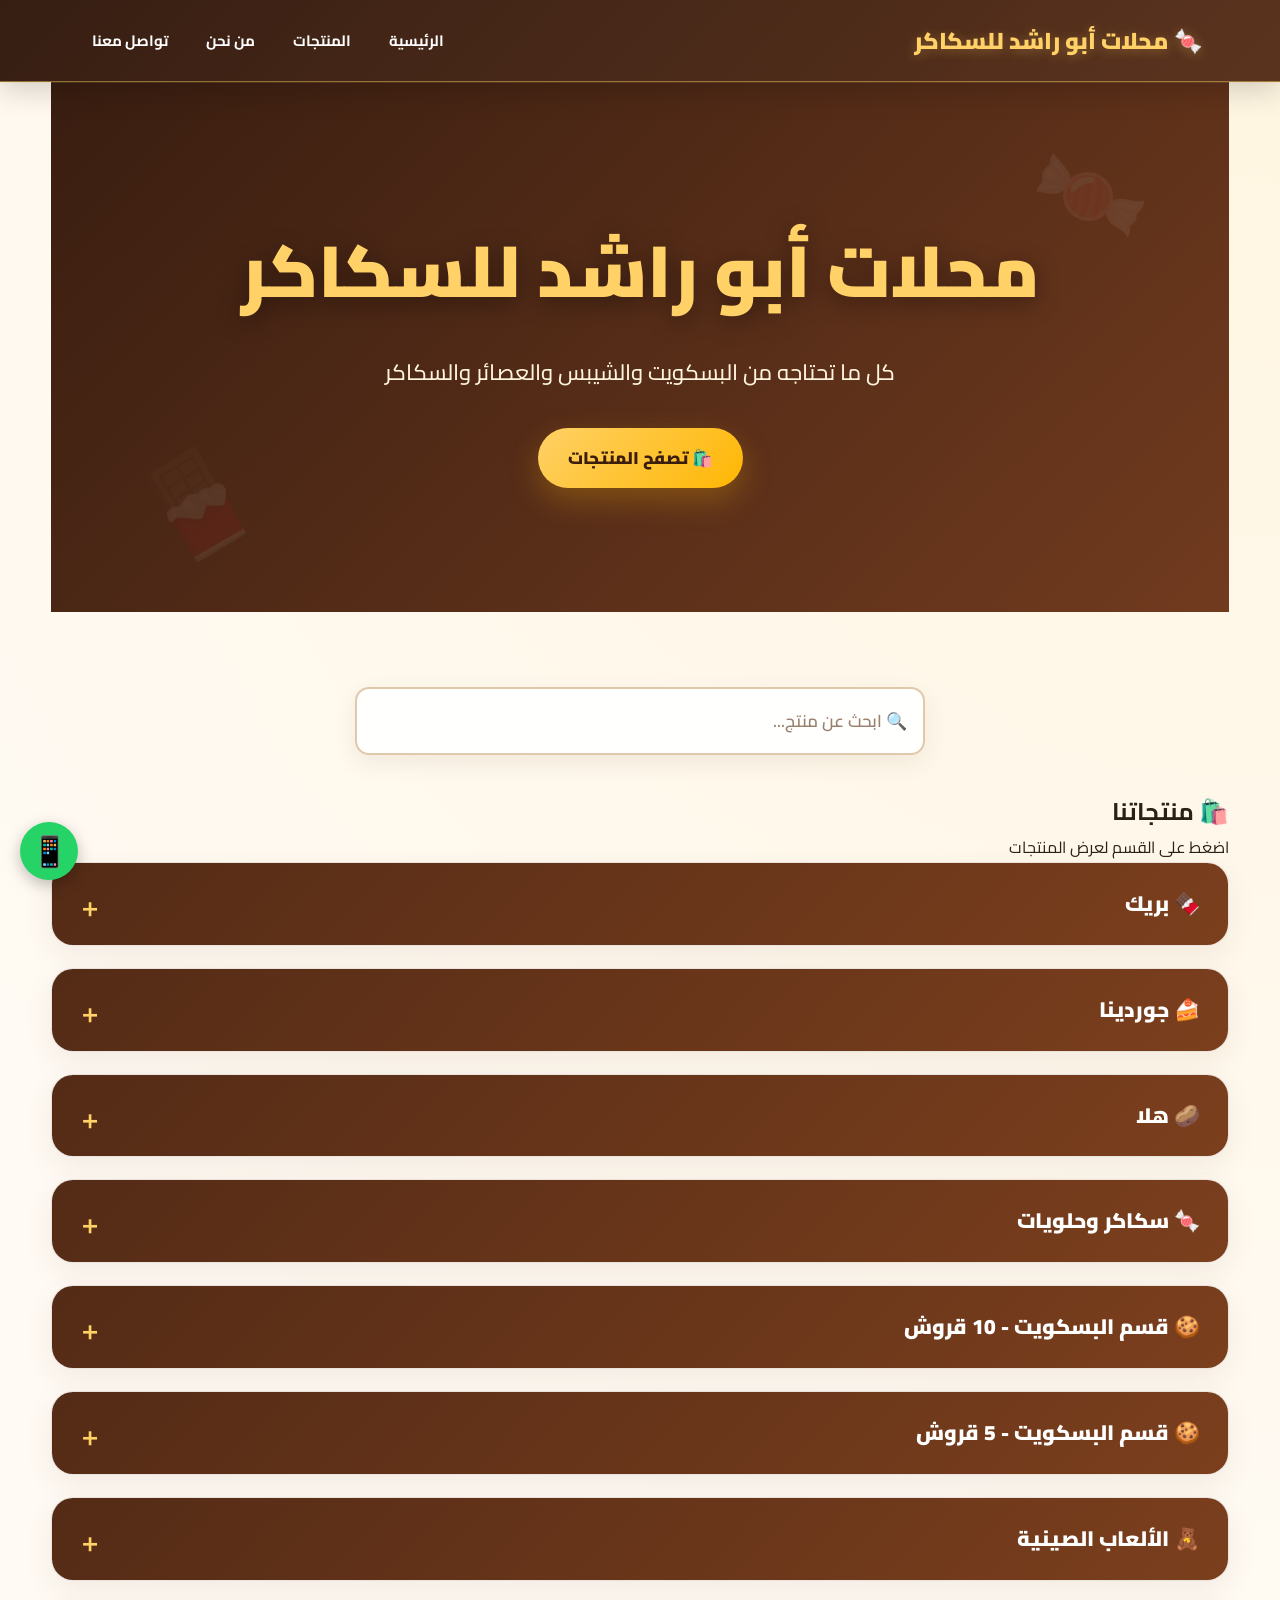
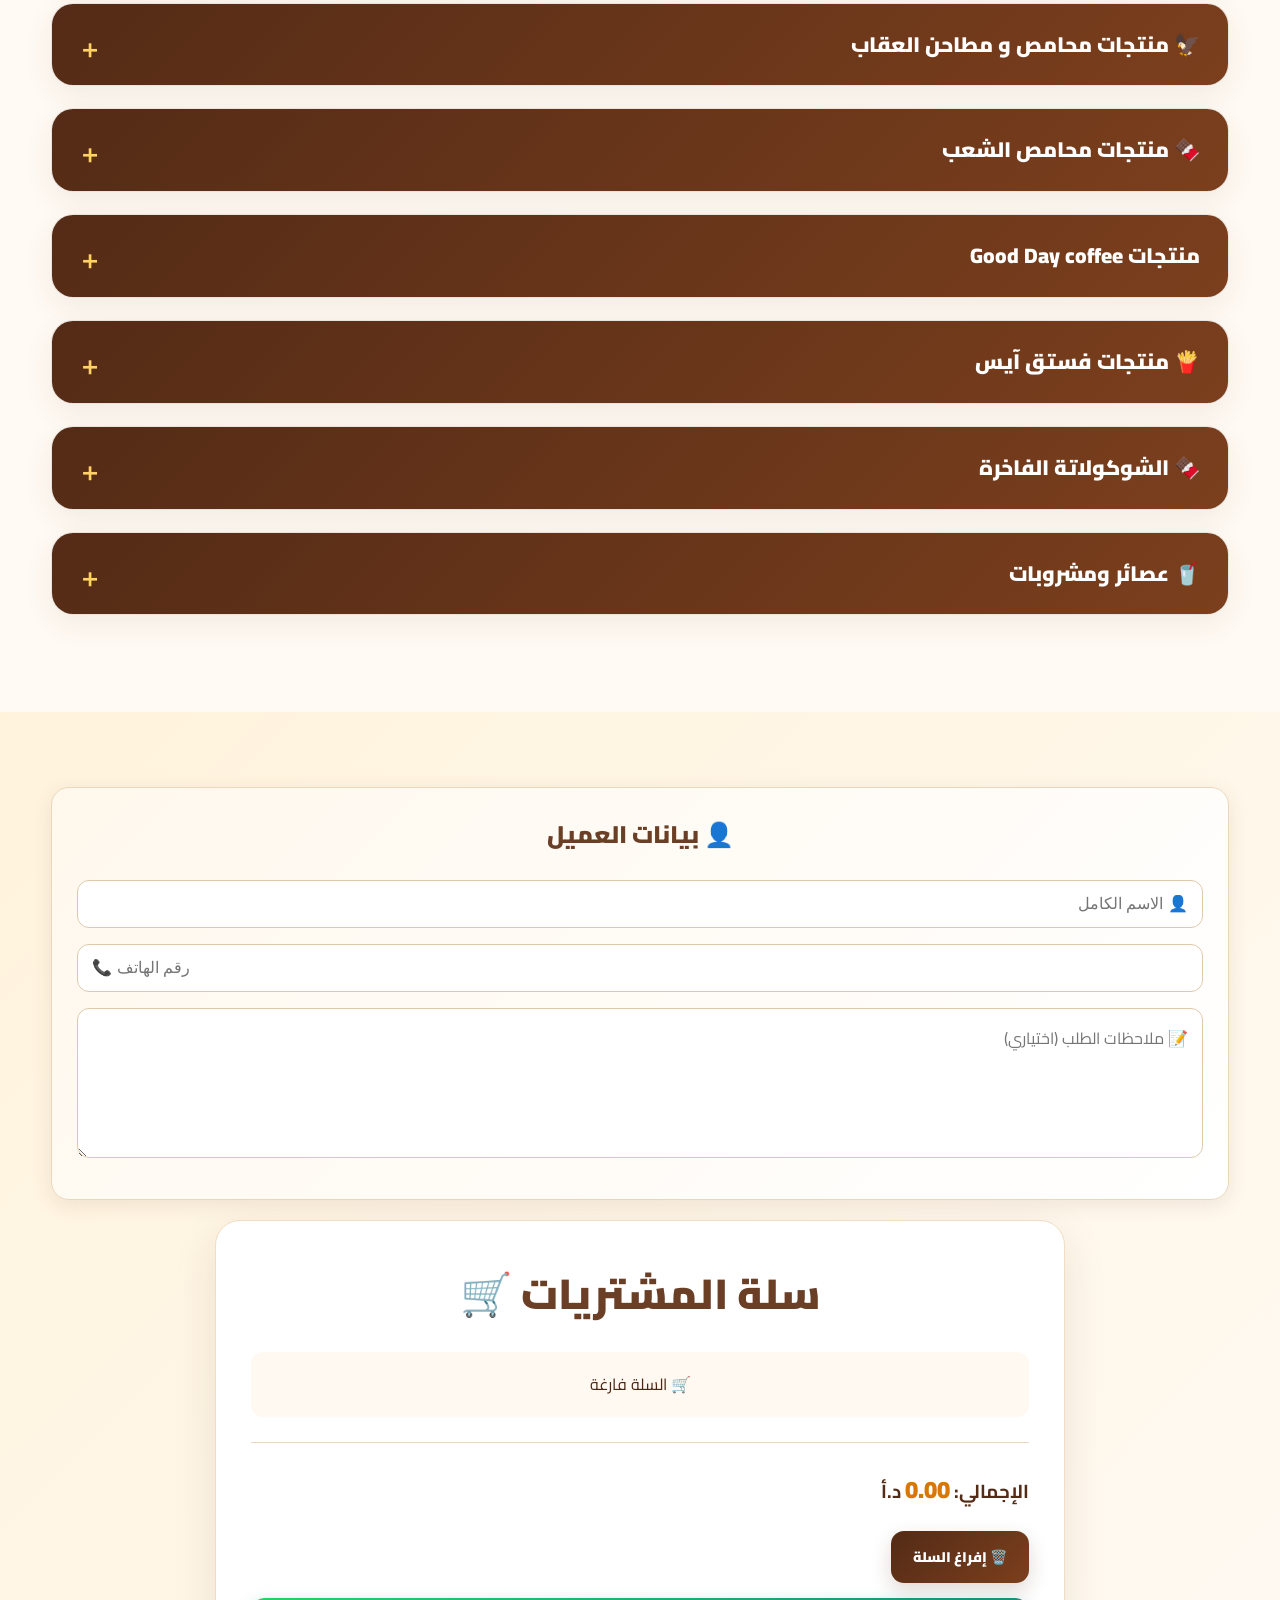
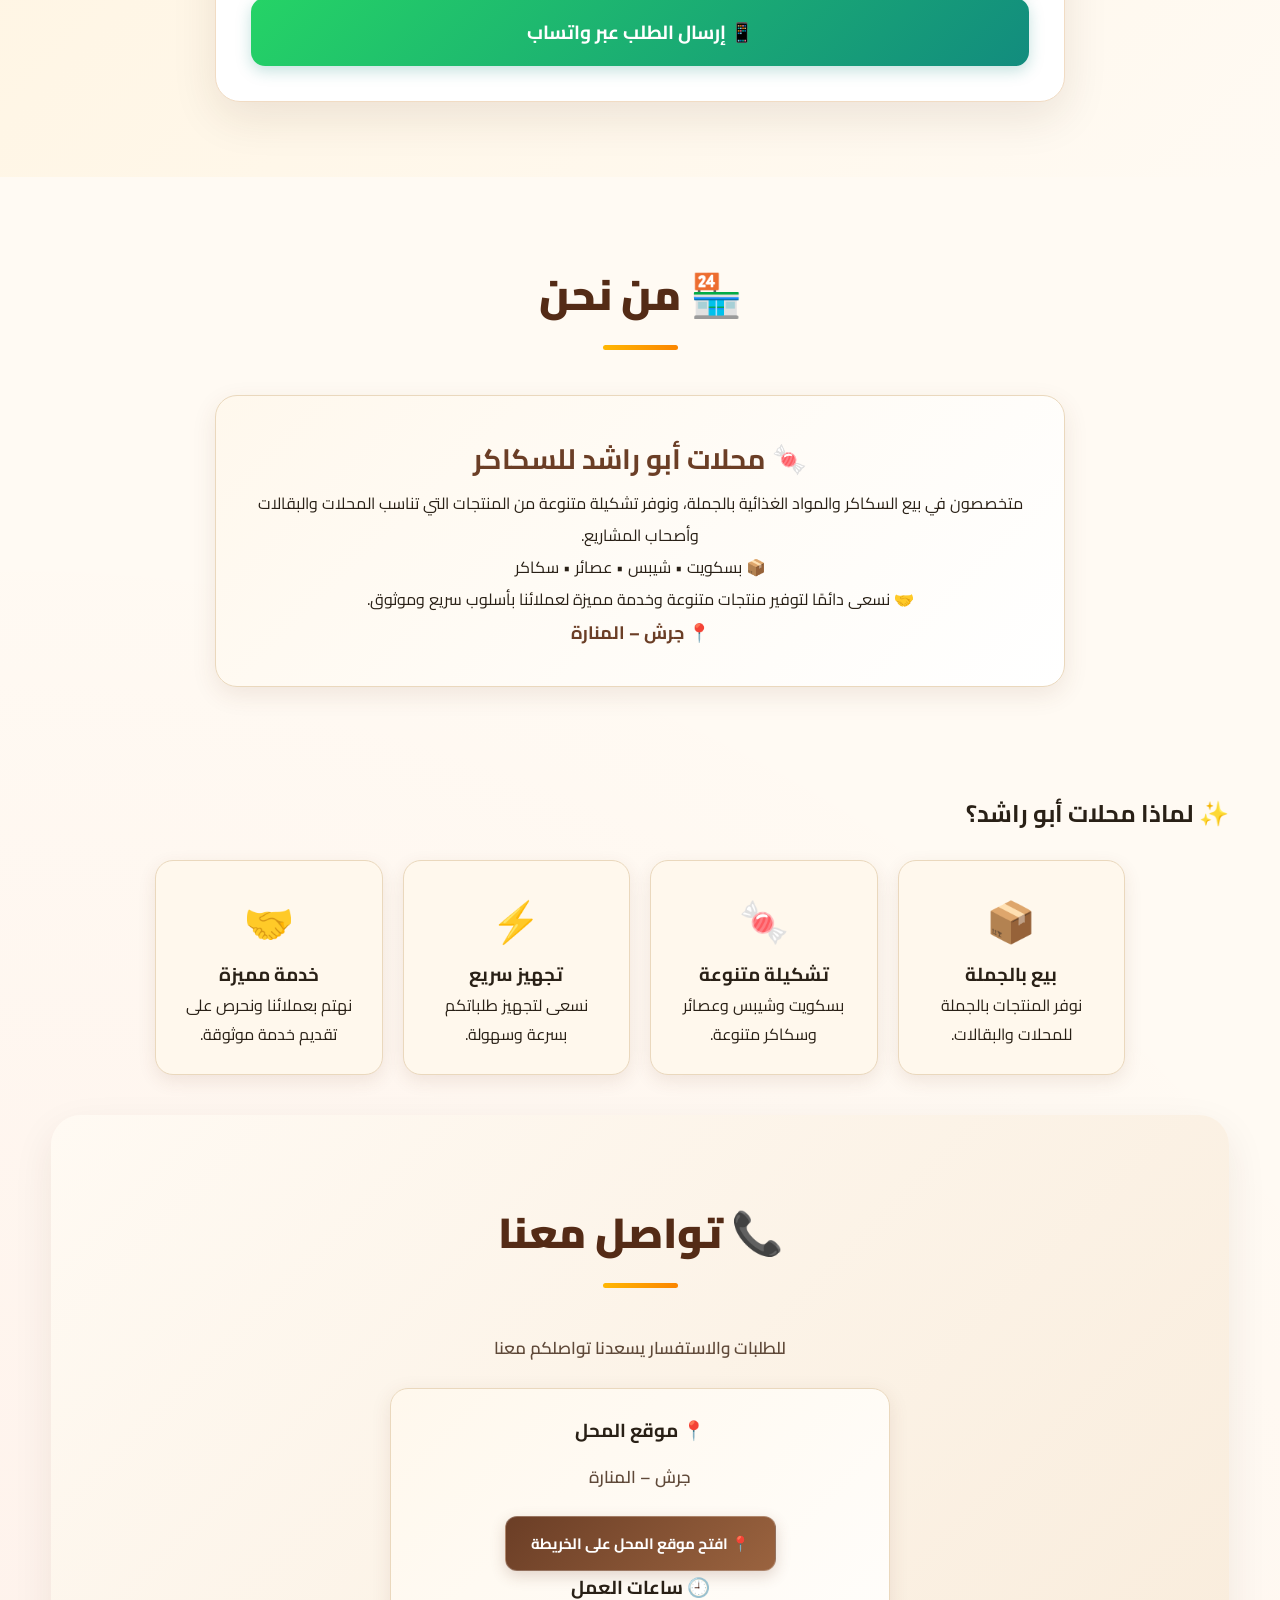
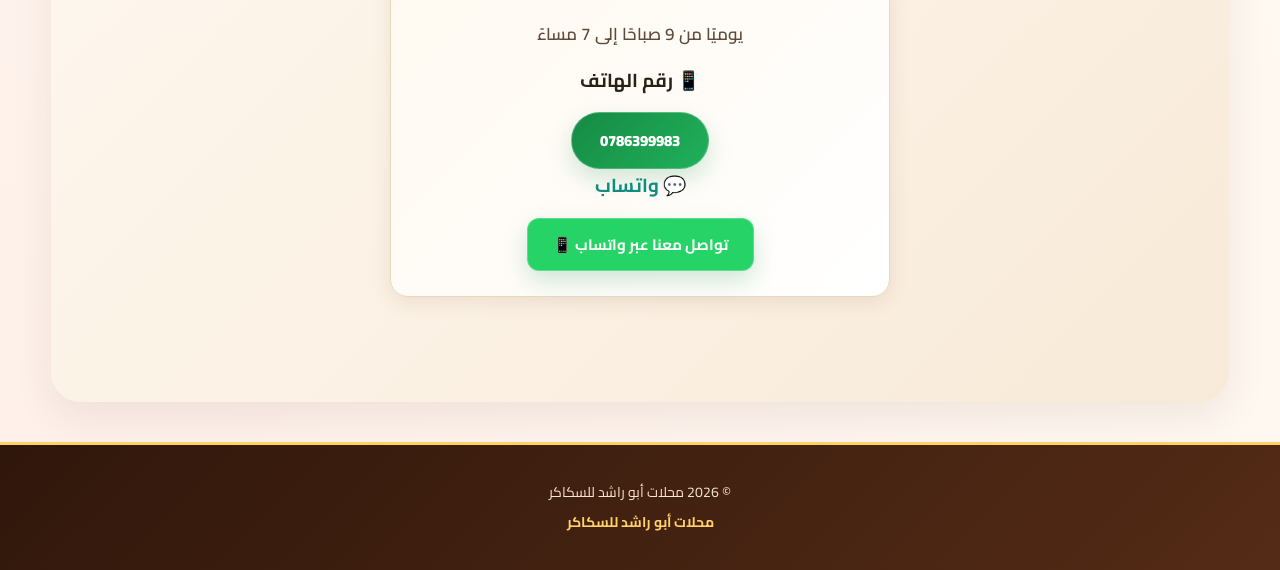
==== commit 64814270: "Add files via upload" ====
--- a/index.html
+++ b/index.html
@@ -2,621 +2,1766 @@
 <html lang="ar" dir="rtl">
 
 <head>
-    <meta name="google-site-verification" content="6jxbqvMyPEgX5SWOFr3UVp2IcP9GNl1c0wMRyeElgqw" />
-    <meta charset="UTF-8">
-    <meta name="viewport" content="width=device-width, initial-scale=1.0">
-
-    <title>أحمد لتصميم المواقع | تصميم مواقع احترافية في الأردن</title>
-
-    <meta name="description"
-        content="أحمد لتصميم المواقع — تصميم مواقع احترافية وسريعة ومتجاوبة للأفراد والمشاريع والشركات في الأردن بأسعار مناسبة.">
-
-    <meta name="keywords"
-        content="تصميم مواقع في الأردن, تصميم مواقع احترافية, تصميم مواقع في عمان, تصميم مواقع للشركات, تصميم مواقع للأعمال الصغيرة">
-
-    <link rel="stylesheet" href="style.css">
-
-    <link rel="stylesheet"
-        href="https://cdnjs.cloudflare.com/ajax/libs/font-awesome/6.5.2/css/all.min.css">
+
+<meta charset="UTF-8">
+
+<meta name="viewport" content="width=device-width, initial-scale=1.0">
+
+<title>محلات أبو راشد للسكاكر</title>
+
+<link rel="stylesheet" href="style.css">
 
 </head>
 
 <body>
 
-    <!-- =========================
-         القائمة الرئيسية
-    ========================= -->
-
-    <header>
-        <nav>
-
-            <div class="logo">
-                AHMED WEB DESIGN
+    <a
+href="https://wa.me/962786399983"
+target="_blank"
+style="
+position:fixed;
+bottom:20px;
+left:20px;
+width:58px;
+height:58px;
+background:#25D366;
+color:white;
+border-radius:50%;
+display:flex;
+align-items:center;
+justify-content:center;
+font-size:30px;
+text-decoration:none;
+box-shadow:0 5px 15px rgba(0,0,0,0.25);
+z-index:9999;
+"
+title="تواصل معنا عبر واتساب"
+>
+📱
+</a>
+
+<!-- ==================== شريط التنقل ==================== -->
+
+<nav>
+
+<h2>🍬 محلات أبو راشد للسكاكر</h2>
+
+<div>
+<a href="#home">الرئيسية</a>
+<a href="#products">المنتجات</a>
+<a href="#about">من نحن</a>
+<a href="#contact">تواصل معنا</a>
+</div>
+
+</nav>
+
+
+<!-- ==================== الرئيسية ==================== -->
+
+<section id="home" class="hero">
+
+<h1>محلات أبو راشد للسكاكر</h1>
+
+<p>
+كل ما تحتاجه من البسكويت والشيبس والعصائر والسكاكر
+</p>
+
+<a href="#products">
+🛍️ تصفح المنتجات
+</a>
+
+</section>
+
+
+<!-- ==================== المنتجات ==================== -->
+
+<section id="products">
+
+    <div style="
+max-width:600px;
+margin:0 auto 30px;
+padding:0 15px;
+">
+
+<input
+type="text"
+id="product-search"
+placeholder="🔍 ابحث عن منتج..."
+onkeyup="searchProducts()"
+onkeydown="if(event.key === 'Enter') searchProducts()"
+style="
+width:100%;
+padding:16px;
+border:2px solid #dfc9aa;
+border-radius:14px;
+box-sizing:border-box;
+font-size:17px;
+outline:none;
+text-align:right;
+"
+>
+
+</div>
+
+<h1>🛍️ منتجاتنا</h1>
+
+<p>
+اضغط على القسم لعرض المنتجات
+</p>
+
+
+<!-- ==================== بريك ==================== -->
+
+<details class="category">
+
+<summary>
+🍫 بريك
+</summary>
+
+<div class="category-content">
+
+<h2>جميع أصناف بريك 🍫</h2>
+
+<div class="products-grid">
+
+
+<div class="product-card">
+
+<div class="product-image">
+    <img src="images/break-15.5g.jpg" alt="Break 15.5g">
+</div>
+
+<h3>Break 15.5g</h3>
+
+<p>Break 2 Fingers - 15.5 غرام</p>
+
+<strong>السعر: 1.95 د.أ</strong>
+
+<button onclick="addToCart(this)">
+🛒 أضف للسلة
+</button>
+
+</div>
+
+
+<div class="product-card">
+
+<div class="product-image">🍫</div>
+
+<h3>Break Delight 16.5g</h3>
+
+<p>بريك ديلايت - 16.5 غرام</p>
+
+<strong>السعر: 1.95 د.أ</strong>
+
+<button onclick="addToCart(this)">
+🛒 أضف للسلة
+</button>
+
+</div>
+
+
+<div class="product-card">
+
+<div class="product-image">🍫</div>
+
+<h3>Break Happy 18g</h3>
+
+<p>بريك هابي - 18 غرام</p>
+
+<strong>السعر: 1.95 د.أ</strong>
+
+<button onclick="addToCart(this)">
+🛒 أضف للسلة
+</button>
+
+</div>
+
+
+<div class="product-card">
+
+<div class="product-image">🍫</div>
+
+<h3>Break Power 20g</h3>
+
+<p>بريك باور - 20 غرام</p>
+
+<strong>السعر: 1.95 د.أ</strong>
+
+<button onclick="addToCart(this)">
+🛒 أضف للسلة
+</button>
+
+</div>
+
+
+<div class="product-card">
+
+<div class="product-image">🍫</div>
+
+<h3>Break Rizzo 20g</h3>
+
+<p>بريك ريزو - 20 غرام</p>
+
+<strong>السعر: 1.95 د.أ</strong>
+
+<button onclick="addToCart(this)">
+🛒 أضف للسلة
+</button>
+
+</div>
+
+
+<div class="product-card">
+
+<div class="product-image">🍫</div>
+
+<h3>Break Rizzo Peanuts 20g</h3>
+
+<p>بريك ريزو بالفول السوداني - 20 غرام</p>
+
+<strong>السعر: 1.95 د.أ</strong>
+
+<button onclick="addToCart(this)">
+🛒 أضف للسلة
+</button>
+
+</div>
+
+<div class="product-card">
+
+<div class="product-image">🍫</div>
+
+<h3>Break Supa 19g</h3>
+
+<p>بريك سوبا - 19 غرام</p>
+
+<strong>السعر: 1.95 د.أ</strong>
+
+<button onclick="addToCart(this)">
+🛒 أضف للسلة
+</button>
+
+</div>
+
+
+</div>
+
+</div>
+
+</details>
+
+
+<!-- ==================== جوردينا ==================== -->
+
+<details class="category">
+
+<summary>
+🍰 جوردينا
+</summary>
+
+<div class="category-content">
+
+<h2>جميع أصناف جوردينا 🍰</h2>
+
+<div class="products-grid">
+
+
+<div class="product-card">
+<div class="product-image">🍰</div>
+<h3>ويزو</h3>
+<p>ويزو جوردينا</p>
+<strong>السعر: —</strong>
+<button onclick="addToCart(this)">🛒 أضف للسلة</button>
+</div>
+
+
+<div class="product-card">
+<div class="product-image">🍰</div>
+<h3>سوبر رول</h3>
+<p>سوبر رول جوردينا</p>
+<strong>السعر: —</strong>
+<button onclick="addToCart(this)">🛒 أضف للسلة</button>
+</div>
+
+
+<div class="product-card">
+<div class="product-image">🍰</div>
+<h3>سويس رول</h3>
+<p>سويس رول جوردينا</p>
+<strong>السعر: —</strong>
+<button onclick="addToCart(this)">🛒 أضف للسلة</button>
+</div>
+
+
+<div class="product-card">
+<div class="product-image">🧁</div>
+<h3>ميني كيك</h3>
+<p>ميني كيك جوردينا</p>
+<strong>السعر: —</strong>
+<button onclick="addToCart(this)">🛒 أضف للسلة</button>
+</div>
+
+
+<div class="product-card">
+<div class="product-image">🍰</div>
+<h3>مغطس أزرق</h3>
+<p>مغطس جوردينا - أزرق</p>
+<strong>السعر: —</strong>
+<button onclick="addToCart(this)">🛒 أضف للسلة</button>
+</div>
+
+
+<div class="product-card">
+<div class="product-image">🍓</div>
+<h3>مغطس فراولة</h3>
+<p>مغطس جوردينا - فراولة</p>
+<strong>السعر: —</strong>
+<button onclick="addToCart(this)">🛒 أضف للسلة</button>
+</div>
+
+
+<div class="product-card">
+<div class="product-image">🍌</div>
+<h3>مغطس موز</h3>
+<p>مغطس جوردينا - موز</p>
+<strong>السعر: —</strong>
+<button onclick="addToCart(this)">🛒 أضف للسلة</button>
+</div>
+
+
+<div class="product-card">
+<div class="product-image">🍰</div>
+<h3>جراندي</h3>
+<p>جراندي جوردينا</p>
+<strong>السعر: —</strong>
+<button onclick="addToCart(this)">🛒 أضف للسلة</button>
+</div>
+
+
+<div class="product-card">
+<div class="product-image">🧇</div>
+<h3>وافل</h3>
+<p>وافل جوردينا</p>
+<strong>السعر: —</strong>
+<button onclick="addToCart(this)">🛒 أضف للسلة</button>
+</div>
+
+<div class="product-card">
+<div class="product-image">🍪</div>
+<h3>بيسكي</h3>
+<p>بيسكي جوردينا</p>
+<strong>السعر: —</strong>
+<button onclick="addToCart(this)">🛒 أضف للسلة</button>
+</div>
+
+
+</div>
+
+</div>
+
+</details>
+
+
+<!-- ==================== هلا ==================== -->
+
+<details class="category">
+
+<summary>
+🥔 هلا
+</summary>
+
+<div class="category-content">
+
+<h2>جميع أصناف هلا 🥔</h2>
+
+<div class="products-grid">
+
+
+<div class="product-card">
+<div class="product-image">🥔</div>
+<h3>Hala Chips Tasali</h3>
+<p>هلا تسالي - 28 غرام</p>
+<strong>السعر: —</strong>
+<button onclick="addToCart(this)">🛒 أضف للسلة</button>
+</div>
+
+
+<div class="product-card">
+<div class="product-image">🌶️</div>
+<h3>Hala Rocy Hot</h3>
+<p>هلا روكي حار - 80 غرام</p>
+<strong>السعر: —</strong>
+<button onclick="addToCart(this)">🛒 أضف للسلة</button>
+</div>
+
+
+<div class="product-card">
+<div class="product-image">🌶️</div>
+<h3>Hala Tortilla Chilli Lime</h3>
+<p>هلا تورتيلا تشيلي لايم - 30 غرام</p>
+<strong>السعر: —</strong>
+<button onclick="addToCart(this)">🛒 أضف للسلة</button>
+</div>
+
+
+<div class="product-card">
+<div class="product-image">🔥</div>
+<h3>Hala Tortilla Hot & Spicy</h3>
+<p>هلا تورتيلا حار - 30 غرام</p>
+<strong>السعر: —</strong>
+<button onclick="addToCart(this)">🛒 أضف للسلة</button>
+</div>
+
+
+<div class="product-card">
+<div class="product-image">🔥</div>
+<h3>Hala Cantina Hot & Spicy</h3>
+<p>هلا كانتينا حار - 80 غرام</p>
+<strong>السعر: —</strong>
+<button onclick="addToCart(this)">🛒 أضف للسلة</button>
+</div>
+
+
+<div class="product-card">
+<div class="product-image">🧀</div>
+<h3>Hala Cantina Spicy Cheese</h3>
+<p>هلا كانتينا جبنة حارة - 30 غرام</p>
+<strong>السعر: —</strong>
+<button onclick="addToCart(this)">🛒 أضف للسلة</button>
+</div>
+
+
+<div class="product-card">
+<div class="product-image">🥔</div>
+<h3>Hala Potato Sticks Original</h3>
+<p>هلا أصابع بطاطا أصلي - 25 غرام</p>
+<strong>السعر: —</strong>
+<button onclick="addToCart(this)">🛒 أضف للسلة</button>
+</div>
+
+
+<div class="product-card">
+<div class="product-image">🍬</div>
+<h3>Hala Trittos Sweet</h3>
+<p>هلا تريتوس سويت - 80 غرام</p>
+<strong>السعر: —</strong>
+<button onclick="addToCart(this)">🛒 أضف للسلة</button>
+</div>
+
+
+<div class="product-card">
+
+<div class="product-image">🥔</div>
+<h3>Hala Potato Chips</h3>
+<p>هلا شيبس بطاطا - 20 غرام</p>
+<strong>السعر: —</strong>
+<button onclick="addToCart(this)">🛒 أضف للسلة</button>
+</div>
+
+
+<div class="product-card">
+<div class="product-image">🍕</div>
+<h3>Hala Torero Mexican Pizza</h3>
+<p>هلا توريرو بيتزا مكسيكية - 28 غرام</p>
+<strong>السعر: —</strong>
+<button onclick="addToCart(this)">🛒 أضف للسلة</button>
+</div>
+
+
+<div class="product-card">
+<div class="product-image">🌶️</div>
+<h3>Hala Zoom Paprika</h3>
+<p>هلا زوم بابريكا - 22 غرام</p>
+<strong>السعر: —</strong>
+<button onclick="addToCart(this)">🛒 أضف للسلة</button>
+</div>
+
+
+<div class="product-card">
+<div class="product-image">🧀</div>
+<h3>Hala Cheezers Cheese</h3>
+<p>هلا تشيزرز جبنة - 30 غرام</p>
+<strong>السعر: —</strong>
+<button onclick="addToCart(this)">🛒 أضف للسلة</button>
+</div>
+
+
+<div class="product-card">
+<div class="product-image">🧀</div>
+<h3>Hala Ringo Cheese</h3>
+<p>هلا رينجو جبنة - 28 غرام</p>
+<strong>السعر: —</strong>
+<button onclick="addToCart(this)">🛒 أضف للسلة</button>
+</div>
+
+
+<div class="product-card">
+<div class="product-image">🌶️</div>
+<h3>Hala Torero Chili Lime</h3>
+<p>هلا توريرو تشيلي لايم - 28 غرام</p>
+<strong>السعر: —</strong>
+<button onclick="addToCart(this)">🛒 أضف للسلة</button>
+</div>
+
+
+<div class="product-card">
+<div class="product-image">🧀</div>
+<h3>Hala Cantina Ultimate Cheddar 30g</h3>
+<p>هلا كانتينا ألتيميت تشيدر - 30 غرام</p>
+<strong>السعر: —</strong>
+<button onclick="addToCart(this)">🛒 أضف للسلة</button>
+</div>
+
+
+<div class="product-card">
+<div class="product-image">🧀</div>
+<h3>Hala Cantina Ultimate Cheddar 70g</h3>
+<p>هلا كانتينا ألتيميت تشيدر - 70 غرام</p>
+<strong>السعر: —</strong>
+<button onclick="addToCart(this)">🛒 أضف للسلة</button>
+</div>
+
+
+</div>
+
+</div>
+
+</details>
+
+
+<!-- ==================== السكاكر ==================== -->
+
+<details class="category">
+
+<summary>
+🍬 سكاكر وحلويات
+</summary>
+
+<div class="category-content">
+
+<h2>السكاكر والحلويات 🍬</h2>
+
+<div class="products-grid">
+
+
+<div class="product-card">
+<div class="product-image">🍭</div>
+<h3>مصاصات مشكلة</h3>
+<p>نكهات متعددة</p>
+<strong>السعر: —</strong>
+<button onclick="addToCart(this)">🛒 أضف للسلة</button>
+</div>
+
+
+<div class="product-card">
+
+<div class="product-image">🍬</div>
+<h3>حلوى طرية</h3>
+<p>حلوى مشكلة</p>
+<strong>السعر: —</strong>
+<button onclick="addToCart(this)">🛒 أضف للسلة</button>
+</div>
+
+
+<div class="product-card">
+<div class="product-image">🍫</div>
+<h3>شوكولاتة مشكلة</h3>
+<p>أصناف متنوعة</p>
+<strong>السعر: —</strong>
+<button onclick="addToCart(this)">🛒 أضف للسلة</button>
+</div>
+
+
+<div class="product-card">
+<div class="product-image">🧸</div>
+<h3>جيلي</h3>
+<p>جيلي بأشكال ونكهات مختلفة</p>
+<strong>السعر: —</strong>
+<button onclick="addToCart(this)">🛒 أضف للسلة</button>
+</div>
+
+
+<div class="product-card">
+<div class="product-image">🍪</div>
+<h3>بسكويت وحلويات</h3>
+<p>أصناف متنوعة</p>
+<strong>السعر: —</strong>
+<button onclick="addToCart(this)">🛒 أضف للسلة</button>
+</div>
+
+
+</div>
+
+</div>
+
+</details>
+
+<!-- ==================== بسكويت 10 قروش ==================== -->
+
+<details class="category">
+
+<summary>
+🍪 قسم البسكويت - 10 قروش
+</summary>
+
+<div class="category-content">
+
+<h2>جميع أصناف البسكويت - 10 قروش 🍪</h2>
+
+<div class="products-grid">
+
+<div class="product-card">
+<div class="product-image">🍪</div>
+<h3>بسكويت 10 قروش</h3>
+<p>أصناف بسكويت متنوعة بسعر 10 قروش</p>
+<strong>السعر: 0.10 د.أ</strong>
+<button onclick="addToCart(this)">🛒 أضف للسلة</button>
+</div>
+
+<div class="product-card">
+<div class="product-image">🍪</div>
+<h3>بسكويت مشكل 10 قروش</h3>
+<p>بسكويت مشكل - 10 قروش</p>
+<strong>السعر: 0.10 د.أ</strong>
+<button onclick="addToCart(this)">🛒 أضف للسلة</button>
+</div>
+
+</div>
+
+</div>
+
+</details>
+
+
+<!-- ==================== بسكويت 5 قروش ==================== -->
+
+<details class="category">
+
+<summary>
+🍪 قسم البسكويت - 5 قروش
+</summary>
+
+<div class="category-content">
+
+<h2>جميع أصناف البسكويت - 5 قروش 🍪</h2>
+
+<div class="products-grid">
+
+<div class="product-card">
+<div class="product-image">🍪</div>
+<h3>بسكويت 5 قروش</h3>
+<p>أصناف بسكويت متنوعة بسعر 5 قروش</p>
+<strong>السعر: 0.05 د.أ</strong>
+<button onclick="addToCart(this)">🛒 أضف للسلة</button>
+</div>
+
+<div class="product-card">
+<div class="product-image">🍪</div>
+<h3>بسكويت مشكل 5 قروش</h3>
+<p>بسكويت مشكل - 5 قروش</p>
+<strong>السعر: 0.05 د.أ</strong>
+<button onclick="addToCart(this)">🛒 أضف للسلة</button>
+</div>
+
+</div>
+
+</div>
+
+</details>
+
+
+<!-- ==================== الألعاب الصينية ==================== -->
+
+<details class="category">
+
+<summary>
+🧸 الألعاب الصينية
+</summary>
+
+<div class="category-content">
+
+<h2>الألعاب الصينية 🧸</h2>
+
+<div class="products-grid">
+
+<div class="product-card">
+<div class="product-image">🧸</div>
+<h3>ألعاب أطفال متنوعة</h3>
+<p>تشكيلة متنوعة من الألعاب الصينية</p>
+<strong>السعر: —</strong>
+<button onclick="addToCart(this)">🛒 أضف للسلة</button>
+</div>
+
+<div class="product-card">
+<div class="product-image">🚗</div>
+<h3>سيارات أطفال</h3>
+<p>سيارات وألعاب متنوعة للأطفال</p>
+<strong>السعر: —</strong>
+<button onclick="addToCart(this)">🛒 أضف للسلة</button>
+</div>
+
+<div class="product-card">
+<div class="product-image">🎈</div>
+<h3>ألعاب متنوعة</h3>
+<p>ألعاب وأدوات ترفيه للأطفال</p>
+<strong>السعر: —</strong>
+<button onclick="addToCart(this)">🛒 أضف للسلة</button>
+</div>
+
+</div>
+
+</div>
+
+</details>
+
+
+<!-- ==================== منتجات شركة العقاب ==================== -->
+
+<details class="category">
+
+<summary>
+🦅 منتجات محامص و مطاحن العقاب
+</summary>
+
+<div class="category-content">
+
+<h2>منتجات شركة العقاب 🦅</h2>
+
+<div class="products-grid">
+
+<div class="product-card">
+<div class="product-image">🥜</div>
+<h3>منتجات العقاب</h3>
+<p>تشكيلة متنوعة من منتجات شركة العقاب</p>
+<strong>السعر: —</strong>
+<button onclick="addToCart(this)">🛒 أضف للسلة</button>
+</div>
+
+<div class="product-card">
+<div class="product-image">🍿</div>
+<h3>تسالي العقاب</h3>
+<p>أصناف متنوعة من التسالي</p>
+<strong>السعر: —</strong>
+<button onclick="addToCart(this)">🛒 أضف للسلة</button>
+</div>
+
+</div>
+
+</div>
+
+</details>
+
+
+<!-- ==================== منتجات شركة الشعب ==================== -->
+
+<details class="category">
+
+<summary>
+🍫 منتجات محامص الشعب
+</summary>
+
+<div class="category-content">
+
+<h2>منتجات شركة الشعب 🍫</h2>
+
+<div class="products-grid">
+
+<div class="product-card">
+<div class="product-image">🍫</div>
+<h3>منتجات الشعب</h3>
+<p>تشكيلة متنوعة من منتجات شركة الشعب</p>
+<strong>السعر: —</strong>
+<button onclick="addToCart(this)">🛒 أضف للسلة</button>
+</div>
+
+<div class="product-card">
+<div class="product-image">🍪</div>
+<h3>بسكويت الشعب</h3>
+<p>أصناف متنوعة من منتجات الشركة</p>
+<strong>السعر: —</strong>
+<button onclick="addToCart(this)">🛒 أضف للسلة</button>
+</div>
+
+</div>
+
+</div>
+
+</details>
+
+
+<!-- ==================== منتجات شركة جوددي ==================== -->
+
+<details class="category">
+
+<summary> منتجات Good Day coffee</summary>
+
+<div class="category-content">
+
+<h2>منتجات Good Day coffee 🍪</h2>
+
+<div class="products-grid">
+
+<div class="product-card">
+<div class="product-image">🍪</div>
+<h3>منتجات جوددي</h3>
+<p>تشكيلة متنوعة من منتجات شركة جوددي</p>
+<strong>السعر: —</strong>
+<button onclick="addToCart(this)">🛒 أضف للسلة</button>
+</div>
+
+<div class="product-card">
+<div class="product-image">🍫</div>
+<h3>حلويات جوددي</h3>
+<p>أصناف متنوعة من منتجات جوددي</p>
+<strong>السعر: —</strong>
+<button onclick="addToCart(this)">🛒 أضف للسلة</button>
+</div>
+
+</div>
+
+</div>
+
+</details>
+
+
+<!-- ==================== منتجات شركة آيس للفزد ==================== -->
+
+<details class="category">
+
+<summary>
+🍟 منتجات فستق آيس
+</summary>
+
+<div class="category-content">
+
+<h2>منتجات فستق آيس 🍟</h2>
+
+<div class="products-grid">
+
+<div class="product-card">
+<div class="product-image">🍟</div>
+<h3>منتجات آيس للفزد</h3>
+<p>تشكيلة متنوعة من منتجات شركة آيس للفزد</p>
+<strong>السعر: —</strong>
+<button onclick="addToCart(this)">🛒 أضف للسلة</button>
+</div>
+
+<div class="product-card">
+<div class="product-image">🥔</div>
+<h3>تسالي آيس</h3>
+<p>أصناف متنوعة من منتجات آيس للفزد</p>
+<strong>السعر: —</strong>
+<button onclick="addToCart(this)">🛒 أضف للسلة</button>
+</div>
+
+</div>
+
+</div>
+
+</details>
+
+<!-- ==================== الشوكولاتة الفاخرة ==================== -->
+<details class="category">
+    <summary>🍫 الشوكولاتة الفاخرة</summary>
+
+    <div class="category-content">
+        <h2>🍫 الشوكولاتة الفاخرة</h2>
+
+        <div class="products-grid">
+
+            <!-- سنكرز -->
+            <div class="product-card">
+                <h3>سنكرز كبير</h3>
+                <p>شوكولاتة سنكرز بالحجم الكبير</p>
+                <strong>— دينار</strong>
+                <button onclick="addToCart(this)">🛒 أضف للسلة</button>
             </div>
 
-            <ul>
-                <li><a href="#home">الرئيسية</a></li>
-                <li><a href="services.html">خدماتي</a></li>
-                <li><a href="#work">أعمالي</a></li>
-                <li><a href="#contact">تواصل معي</a></li>
-            </ul>
-
-        </nav>
-    </header>
-
-
-    <!-- =========================
-         الصفحة الرئيسية
-    ========================= -->
-
-    <section id="home" class="hero">
-
-        <div class="hero-image">
-            <img src="web-design.jpg" alt="تصميم مواقع ويب">
+            <div class="product-card">
+                <h3>سنكرز صغير</h3>
+                <p>شوكولاتة سنكرز بالحجم الصغير</p>
+                <strong>— دينار</strong>
+                <button onclick="addToCart(this)">🛒 أضف للسلة</button>
+            </div>
+
+            <div class="product-card">
+                <h3>سنكرز أصابع</h3>
+                <p>شوكولاتة سنكرز أصابع</p>
+                <strong>— دينار</strong>
+                <button onclick="addToCart(this)">🛒 أضف للسلة</button>
+            </div>
+
+            <!-- مارس -->
+            <div class="product-card">
+                <h3>مارس كبير</h3>
+                <p>شوكولاتة مارس بالحجم الكبير</p>
+                <strong>— دينار</strong>
+                <button onclick="addToCart(this)">🛒 أضف للسلة</button>
+            </div>
+
+            <div class="product-card">
+                <h3>مارس صغير</h3>
+                <p>شوكولاتة مارس بالحجم الصغير</p>
+                <strong>— دينار</strong>
+                <button onclick="addToCart(this)">🛒 أضف للسلة</button>
+            </div>
+
+            <!-- تويكس -->
+            <div class="product-card">
+                <h3>تويكس كبير</h3>
+                <p>شوكولاتة تويكس بالحجم الكبير</p>
+                <strong>— دينار</strong>
+                <button onclick="addToCart(this)">🛒 أضف للسلة</button>
+            </div>
+
+            <div class="product-card">
+                <h3>تويكس صغير</h3>
+                <p>شوكولاتة تويكس بالحجم الصغير</p>
+                <strong>— دينار</strong>
+                <button onclick="addToCart(this)">🛒 أضف للسلة</button>
+            </div>
+
+            <div class="product-card">
+                <h3>تويكس أصابع</h3>
+                <p>شوكولاتة تويكس أصابع</p>
+                <strong>— دينار</strong>
+                <button onclick="addToCart(this)">🛒 أضف للسلة</button>
+            </div>
+
+            <!-- باونتي -->
+            <div class="product-card">
+                <h3>باونتي كبير</h3>
+                <p>شوكولاتة باونتي بالحجم الكبير</p>
+                <strong>— دينار</strong>
+                <button onclick="addToCart(this)">🛒 أضف للسلة</button>
+            </div>
+
+            <div class="product-card">
+                <h3>باونتي صغير</h3>
+                <p>شوكولاتة باونتي بالحجم الصغير</p>
+                <strong>— دينار</strong>
+                <button onclick="addToCart(this)">🛒 أضف للسلة</button>
+            </div>
+
+            <div class="product-card">
+                <h3>باونتي أصابع</h3>
+                <p>شوكولاتة باونتي أصابع</p>
+                <strong>— دينار</strong>
+                <button onclick="addToCart(this)">🛒 أضف للسلة</button>
+            </div>
+
+            <!-- جالكسي -->
+            <div class="product-card">
+                <h3>جالكسي كبير</h3>
+                <p>جالكسي كبير - 12 حبة</p>
+                <strong>— دينار</strong>
+                <button onclick="addToCart(this)">🛒 أضف للسلة</button>
+            </div>
+
+            <!-- بايسكريم -->
+            <div class="product-card">
+                <h3>بايسكريم كبير</h3>
+                <p>بايسكريم بالحجم الكبير</p>
+                <strong>— دينار</strong>
+                <button onclick="addToCart(this)">🛒 أضف للسلة</button>
+            </div>
+
+            <div class="product-card">
+                <h3>بايسكريم صغير</h3>
+                <p>بايسكريم بالحجم الصغير</p>
+                <strong>— دينار</strong>
+                <button onclick="addToCart(this)">🛒 أضف للسلة</button>
+            </div>
+
+            <!-- كليجا ديمة -->
+            <div class="product-card">
+                <h3>كليجا ديمة بالهيل</h3>
+                <p>كليجا ديمة بنكهة الهيل</p>
+                <strong>— دينار</strong>
+                <button onclick="addToCart(this)">🛒 أضف للسلة</button>
+            </div>
+
+            <div class="product-card">
+                <h3>كليجا ديمة عادي</h3>
+                <p>كليجا ديمة العادي</p>
+                <strong>— دينار</strong>
+                <button onclick="addToCart(this)">🛒 أضف للسلة</button>
+            </div>
+
+            <!-- أمريكانا -->
+            <div class="product-card">
+                <h3>أمريكانا كوكيز</h3>
+                <p>كوكيز أمريكانا</p>
+                <strong>— دينار</strong>
+                <button onclick="addToCart(this)">🛒 أضف للسلة</button>
+            </div>
+
         </div>
-
-        <div class="hero-text">
-
-            <p class="small-title">
-                تصميم مواقع في الأردن 🇯🇴
-            </p>
-
-            <h1>
-                حوّل فكرتك إلى
-                <span>موقع ويب احترافي 🚀</span>
-
-                <small>
-                    تصميم مواقع احترافية وسريعة في الأردن
-                </small>
-            </h1>
-
-            <p>
-                أصمم مواقع احترافية وسريعة ومتجاوبة في الأردن،
-                تساعد أصحاب المشاريع والشركات على عرض خدماتهم
-                والوصول إلى عملائهم بشكل أفضل.
-            </p>
-
-            <div class="buttons">
-
-                <a href="#work" class="btn">
-                    شاهد أعمالي
-                </a>
-
-                <a href="#contact" class="btn secondary">
-                    تواصل معي
-                </a>
+    </div>
+</details>
+
+<!-- ==================== العصائر ==================== -->
+
+<details class="category">
+
+<summary>
+🥤 عصائر ومشروبات
+</summary>
+
+<div class="category-content">
+
+<h2>العصائر والمشروبات 🥤</h2>
+
+<div class="products-grid">
+
+
+<div class="product-card">
+<div class="product-image">🥤</div>
+<h3>عصائر طبيعية</h3>
+<p>نكهات متنوعة</p>
+<strong>السعر: —</strong>
+<button onclick="addToCart(this)">🛒 أضف للسلة</button>
+</div>
+
+
+<div class="product-card">
+<div class="product-image">🧃</div>
+<h3>عصائر علب</h3>
+<p>أحجام ونكهات مختلفة</p>
+<strong>السعر: —</strong>
+<button onclick="addToCart(this)">🛒 أضف للسلة</button>
+</div>
+
+
+<div class="product-card">
+<div class="product-image">🥤</div>
+<h3>مشروبات غازية</h3>
+<p>أصناف متنوعة</p>
+<strong>السعر: —</strong>
+<button onclick="addToCart(this)">🛒 أضف للسلة</button>
+</div>
+
+
+<div class="product-card">
+<div class="product-image">💧</div>
+<h3>مياه</h3>
+<p>أحجام مختلفة</p>
+<strong>السعر: —</strong>
+<button onclick="addToCart(this)">🛒 أضف للسلة</button>
+</div>
+
+
+<div class="product-card">
+<div class="product-image">⚡</div>
+<h3>مشروبات طاقة</h3>
+<p>أصناف متنوعة</p>
+<strong>السعر: —</strong>
+<button onclick="addToCart(this)">🛒 أضف للسلة</button>
+</div>
+
+
+</div>
+
+</div>
+
+</details>
+
+</section>
+
+
+<!-- ==================== السلة ==================== -->
+
+<section id="cart-section">
+
+    <div id="customer-info" style="
+margin-bottom:20px;
+padding:25px;
+background:linear-gradient(135deg,#fff8ed,#fff);
+border-radius:18px;
+border:1px solid #ead8bd;
+box-shadow:0 5px 20px rgba(107,62,38,0.10);
+">
+
+    <h2 style="
+color:#6b3e26;
+margin-top:0;
+margin-bottom:15px;
+font-size:24px;
+">
+👤 بيانات العميل
+</h2>
+    
+    <input
+type="text"
+id="customer-name"
+placeholder="👤 الاسم الكامل"
+style="
+width:100%;
+padding:14px;
+margin:8px 0;
+border:1px solid #dfc9aa;
+border-radius:12px;
+box-sizing:border-box;
+font-size:16px;
+outline:none;
+"
+>
+
+    <input
+type="tel"
+id="customer-phone"
+placeholder="📞 رقم الهاتف"
+style="
+width:100%;
+padding:14px;
+margin:8px 0;
+border:1px solid #dfc9aa;
+border-radius:12px;
+box-sizing:border-box;
+font-size:16px;
+outline:none;
+"
+>
+
+    <textarea
+id="customer-notes"
+placeholder="📝 ملاحظات الطلب (اختياري)"
+rows="4"
+style="
+width:100%;
+padding:14px;
+margin:8px 0;
+border:1px solid #dfc9aa;
+border-radius:12px;
+box-sizing:border-box;
+font-size:16px;
+outline:none;
+resize:vertical;
+font-family:inherit;
+"
+></textarea>
+
+</div>
+
+
+<div id="cart-box">
+
+<h2 style="
+text-align:center;
+color:#6b3e26;
+margin-bottom:20px;
+">
+سلة المشتريات 🛒
+</h2>
+
+<div id="cart-items">
+
+<p>🛒 السلة فارغة</p>
+
+</div>
+
+<hr>
+
+<h3>
+الإجمالي:
+<span id="cart-total">0.00</span>
+د.أ
+</h3>
+
+<button onclick="clearCart()">
+🗑️ إفراغ السلة
+</button>
+
+<button onclick="sendOrderWhatsApp()" style="
+margin-top:15px;
+width:100%;
+padding:16px;
+border:none;
+border-radius:14px;
+background:linear-gradient(135deg,#25D366,#128C7E);
+color:white;
+font-size:19px;
+font-weight:bold;
+cursor:pointer;
+box-shadow:0 5px 15px rgba(18,140,126,0.25);
+">
+📱 إرسال الطلب عبر واتساب
+</button>
+
+</div>
+
+</section>
+
+
+<!-- ==================== من نحن ==================== -->
+
+
+<!-- ==================== التواصل ==================== -->
+
+<section id="about">
+
+<h2>🏪 من نحن</h2>
+
+<div style="
+max-width:850px;
+margin:25px auto;
+padding:35px;
+background:linear-gradient(135deg,#fff8ed,#ffffff);
+border-radius:22px;
+border:1px solid #ead8bd;
+box-shadow:0 8px 25px rgba(107,62,38,0.10);
+text-align:center;
+line-height:2;
+">
+
+<h3 style="
+color:#6b3e26;
+font-size:28px;
+margin-top:0;
+">
+🍬 محلات أبو راشد للسكاكر
+</h3>
+
+<p>
+متخصصون في بيع السكاكر والمواد الغذائية بالجملة،
+ونوفر تشكيلة متنوعة من المنتجات التي تناسب المحلات
+والبقالات وأصحاب المشاريع.
+</p>
+
+<p>
+📦 بسكويت • شيبس • عصائر • سكاكر
+</p>
+
+<p>
+🤝 نسعى دائمًا لتوفير منتجات متنوعة وخدمة مميزة
+لعملائنا بأسلوب سريع وموثوق.
+</p>
+
+<p style="
+color:#6b3e26;
+font-weight:bold;
+font-size:18px;
+">
+📍 جرش – المنارة
+</p>
+
+</div>
+
+</section>
+
+<section id="features">
+
+<h2>✨ لماذا محلات أبو راشد؟</h2>
+
+<div style="
+max-width:1000px;
+margin:25px auto;
+display:grid;
+grid-template-columns:repeat(auto-fit,minmax(200px,1fr));
+gap:20px;
+padding:0 15px;
+box-sizing:border-box;
+">
+
+<div style="
+padding:25px;
+background:#fff8ed;
+border-radius:18px;
+text-align:center;
+border:1px solid #ead8bd;
+box-shadow:0 6px 18px rgba(107,62,38,0.10);
+">
+<div style="font-size:40px;">📦</div>
+<h3>بيع بالجملة</h3>
+<p>نوفر المنتجات بالجملة للمحلات والبقالات.</p>
+</div>
+
+<div style="
+padding:25px;
+background:#fff8ed;
+border-radius:18px;
+text-align:center;
+border:1px solid #ead8bd;
+box-shadow:0 6px 18px rgba(107,62,38,0.10);
+">
+<div style="font-size:40px;">🍬</div>
+<h3>تشكيلة متنوعة</h3>
+<p>بسكويت وشيبس وعصائر وسكاكر متنوعة.</p>
+</div>
+
+<div style="
+padding:25px;
+background:#fff8ed;
+border-radius:18px;
+text-align:center;
+border:1px solid #ead8bd;
+box-shadow:0 6px 18px rgba(107,62,38,0.10);
+">
+<div style="font-size:40px;">⚡</div>
+<h3>تجهيز سريع</h3>
+<p>نسعى لتجهيز طلباتكم بسرعة وسهولة.</p>
+</div>
+
+<div style="
+padding:25px;
+background:#fff8ed;
+border-radius:18px;
+text-align:center;
+border:1px solid #ead8bd;
+box-shadow:0 6px 18px rgba(107,62,38,0.10);
+">
+<div style="font-size:40px;">🤝</div>
+<h3>خدمة مميزة</h3>
+<p>نهتم بعملائنا ونحرص على تقديم خدمة موثوقة.</p>
+</div>
+
+</div>
+
+</section>
+
+<section id="contact">
+
+<h2>📞 تواصل معنا</h2>
+
+<p>للطلبات والاستفسار يسعدنا تواصلكم معنا</p>
+
+<div style="
+max-width:500px;
+margin:25px auto;
+padding:25px;
+background:linear-gradient(135deg,#fff8ed,#ffffff);
+border-radius:18px;
+border:1px solid #ead8bd;
+box-shadow:0 5px 20px rgba(107,62,38,0.10);
+">
+
+<h3>📍 موقع المحل</h3>
+<p>جرش – المنارة</p>
+<a
+href="https://www.google.com/maps?q=32.259985,35.879655"
+target="_blank"
+style="
+display:inline-block;
+margin-top:10px;
+padding:13px 25px;
+background:linear-gradient(135deg,#6b3e26,#9a633f);
+color:white;
+border-radius:12px;
+text-decoration:none;
+font-weight:bold;
+box-shadow:0 5px 15px rgba(107,62,38,0.20);
+"
+>
+📍 افتح موقع المحل على الخريطة
+</a>
+
+<h3>🕘 ساعات العمل</h3>
+<p>يوميًا من 9 صباحًا إلى 7 مساءً</p>
+
+<h3>📱 رقم الهاتف</h3>
+
+<a href="tel:0786399983">
+0786399983
+</a>
+
+<h3 style="color:#128C7E;">
+💬 واتساب
+</h3>
+
+<a
+href="https://wa.me/962786399983"
+target="_blank"
+style="
+display:inline-block;
+padding:12px 25px;
+background:#25D366;
+color:white;
+border-radius:12px;
+text-decoration:none;
+font-weight:bold;
+"
+>
+تواصل معنا عبر واتساب 📱
+</a>
+
+</div>
+
+</section>
+
+
+<!-- ==================== الفوتر ==================== -->
+
+<footer>
+
+<p>
+© 2026 محلات أبو راشد للسكاكر
+</p>
+
+<p>
+<strong>محلات أبو راشد للسكاكر</strong>
+</p>
+
+</footer>
+
+
+<!-- =====================================================
+JavaScript
+نسخة واحدة فقط
+===================================================== -->
+
+<script>
+
+let cart = [];
+
+function addToCart(button) {
+    const productCard = button.closest(".product-card");
+
+    if (!productCard) {
+        alert("لم يتم العثور على المنتج");
+        return;
+    }
+
+    const name = productCard.querySelector("h3").innerText.trim();
+
+    const priceText = productCard.querySelector("strong").innerText
+        .replace("السعر:", "")
+        .replace("د.أ", "")
+        .trim();
+
+    const price = parseFloat(priceText);
+
+    if (isNaN(price)) {
+        alert("⚠️ هذا المنتج لا يوجد له سعر حاليًا");
+        return;
+    }
+
+    // إذا كان المنتج موجودًا، زِد الكمية
+    const existingProduct = cart.find(item => item.name === name);
+
+    if (existingProduct) {
+        existingProduct.quantity++;
+    } else {
+        cart.push({
+            name: name,
+            price: price,
+            quantity: 1
+        });
+    }
+
+    updateCart();
+
+    alert("✅ تمت إضافة " + name + " إلى السلة 🛒");
+}
+
+
+function updateCart() {
+
+    const cartItems = document.getElementById("cart-items");
+    const cartTotal = document.getElementById("cart-total");
+
+    cartItems.innerHTML = "";
+
+    if (cart.length === 0) {
+
+        cartItems.innerHTML = "<p>🛒 السلة فارغة</p>";
+        cartTotal.innerText = "0.00";
+
+        return;
+    }
+
+    let total = 0;
+
+    cart.forEach(function(item, index) {
+
+        const itemTotal = item.price * item.quantity;
+
+        total += itemTotal;
+
+        const itemElement = document.createElement("div");
+
+        itemElement.className = "cart-item";
+
+        itemElement.innerHTML = `
+
+            <div style="
+                padding:15px;
+                margin-bottom:10px;
+                background:#fff8ed;
+                border-radius:12px;
+                box-shadow:0 2px 8px rgba(0,0,0,0.08);
+            ">
+
+                <div style="
+                    display:flex;
+                    justify-content:space-between;
+                    align-items:center;
+                    margin-bottom:10px;
+                ">
+
+                    <strong>${item.name}</strong>
+
+                    <button
+                        onclick="removeFromCart(${index})"
+                        style="
+                            border:none;
+                            background:#ffe5e5;
+                            color:#c62828;
+                            padding:6px 10px;
+                            border-radius:8px;
+                            cursor:pointer;
+                        "
+                    >
+                        🗑️
+                    </button>
+
+                </div>
+
+
+                <div style="
+                    display:flex;
+                    justify-content:space-between;
+                    align-items:center;
+                ">
+
+                    <span>
+                        ${item.price.toFixed(2)} د.أ × ${item.quantity}
+                    </span>
+
+
+                    <div style="
+                        display:flex;
+                        align-items:center;
+                        gap:8px;
+                    ">
+
+                        <button
+                            onclick="decreaseQuantity(${index})"
+                            style="
+                                width:35px;
+                                height:35px;
+                                border:none;
+                                border-radius:8px;
+                                background:#eee;
+                                font-size:20px;
+                                cursor:pointer;
+                            "
+                        >
+                            −
+                        </button>
+
+
+                        <strong style="font-size:18px;">
+                            ${item.quantity}
+                        </strong>
+
+
+                        <button
+                            onclick="increaseQuantity(${index})"
+style="
+                                width:35px;
+                                height:35px;
+                                border:none;
+                                border-radius:8px;
+                                background:#f0c36a;
+                                font-size:20px;
+                                cursor:pointer;
+                            "
+                        >
+                            +
+                        </button>
+
+                    </div>
+
+                </div>
+
+
+                <div style="
+                    margin-top:10px;
+                    text-align:left;
+                    font-weight:bold;
+                ">
+
+                    المجموع: ${itemTotal.toFixed(2)} د.أ
+
+                </div>
 
             </div>
 
-        </div>
-
-    </section>
-
-
-    <!-- =========================
-         الخدمات
-    ========================= -->
-
-    <section id="services" class="section">
-
-        <h2>
-            خدمات أحمد لتصميم المواقع
-        </h2>
-
-        <p class="section-text">
-            أقدم حلولًا بسيطة واحترافية لأصحاب المشاريع والأعمال الصغيرة.
-        </p>
-
-        <p class="section-text">
-            أقدم خدمات تصميم المواقع في الأردن، بما في ذلك عمان وإربد والزرقاء وجرش،
-            للأفراد وأصحاب المشاريع والشركات.
-        </p>
-
-        <div class="cards">
-
-            <div class="card">
-                <div class="icon">💻</div>
-
-                <h3>
-                    تصميم مواقع احترافية في الأردن
-                </h3>
-
-                <p>
-                    تصميم مواقع حديثة باستخدام HTML و CSS.
-                </p>
-            </div>
-
-
-            <div class="card">
-                <div class="icon">📱</div>
-
-                <h3>
-                    متوافق مع الهاتف
-                </h3>
-
-                <p>
-                    موقعك سيظهر بشكل مناسب على الهاتف والكمبيوتر.
-                </p>
-            </div>
-
-
-            <div class="card">
-                <div class="icon">🚀</div>
-
-                <h3>
-                    تصميم سريع
-                </h3>
-
-                <p>
-                    صفحات خفيفة وسريعة وسهلة الاستخدام.
-                </p>
-            </div>
-
-        </div>
-
-    </section>
-
-
-    <!-- =========================
-         الأعمال
-    ========================= -->
-
-    <section id="work" class="section work">
-
-        <div class="work-title">
-
-            <h2>
-                نماذج تصميمي 🎨
-            </h2>
-
-            <p class="section-text">
-                نماذج تجريبية من المواقع التي صممتها وطورتها باستخدام HTML وCSS.
-            </p>
-
-        </div>
-
-
-        <div class="work-container">
-
-
-            <!-- أبو راشد -->
-
-            <div class="work-card">
-
-    <div class="work-image">
-        <img src="abu-rashed-new/images/محلات ابو راشد للسكاكر🍬.png"
-             alt="معاينة موقع محلات أبو راشد للسكاكر">
-
-    </div>
-
-    <h3>
-        محلات أبو راشد للسكاكر
-    </h3>
-
-    <p>
-        موقع إلكتروني احترافي لمحل سكاكر،
-        لعرض المنتجات والأقسام بطريقة عصرية
-        وسهلة الاستخدام.
-    </p>
-
-    <span class="model-label">
-        مشروع من تصميمي
-    </span>
-
-   <a href="./abu-rashed-new/index.html"
-       class="btn work-btn"
-       target="_blank">
-        👀 مشاهدة المشروع
-    </a>
-
-</div>
-
-
-            <!-- مخبز -->
-
-            <div class="work-card">
-
-    <div class="work-image">
-        <img src="bakery/bakery-demo.png" alt="تصميم موقع مخبز تجريبي">
-    </div>
-
-    <h3>
-        موقع مخبز
-    </h3>
-
-    <p>
-        نموذج موقع إلكتروني لمخبز محلي،
-        لعرض أنواع المخبوزات والمنتجات
-        ومعلومات التواصل مع العملاء.
-    </p>
-
-    <span class="model-label">
-        مشروع تجريبي من تصميمي
-    </span>
-
-    <a href="bakery/bakery.html"
-   class="btn work-btn"
-   target="_blank">
-    👀 مشاهدة المشروع
-</a>
-
-</div>
-
-
-            <!-- محل حلويات -->
-
-           <div class="work-card">
-
-    <div class="work-image">
-        <img src="sweets/sweets-demo.png" alt="تصميم موقع محل حلويات تجريبي">
-    </div>
-
-    <h3>
-        موقع محل حلويات
-    </h3>
-
-    <p>
-        نموذج موقع إلكتروني فاخر لمحل حلويات،
-        لعرض المنتجات والتشكيلة والعروض
-        بطريقة جذابة واحترافية.
-    </p>
-
-    <span class="model-label">
-        مشروع تجريبي من تصميمي
-    </span>
-
-    <a href="sweets/sweets.html"
-   class="btn work-btn"
-   target="_blank">
-    👀 مشاهدة المشروع
-</a>
-
-</div>
-
-
-            <!-- كوفي شوب -->
-
-            <div class="work-card">
-
-    <div class="work-image">
-        <img src="coffee/coffee-demo.png" alt="تصميم موقع كوفي شوب تجريبي">
-    </div>
-
-    <h3>
-        موقع كوفي شوب
-    </h3>
-
-    <p>
-        نموذج موقع إلكتروني عصري لكوفي شوب،
-        لعرض قائمة المشروبات والأجواء
-        ومعلومات التواصل بطريقة مميزة.
-    </p>
-
-    <span class="model-label">
-        مشروع تجريبي من تصميمي
-    </span>
-
-    <a href="coffee/coffee.html"
-   class="btn work-btn"
-   target="_blank">
-    👀 مشاهدة المشروع
-</a>
-
-</div>
-
-
-            <!-- متجر ملابس -->
-
-<div class="work-card">
-
-    <div class="work-image">
-        <img src="clothing/clothing-demo.png" alt="تصميم موقع متجر ملابس تجريبي">
-    </div>
-
-    <h3>
-        موقع متجر ملابس
-    </h3>
-
-    <p>
-        نموذج موقع إلكتروني عصري لمتجر ملابس،
-        لعرض المنتجات والتشكيلات والأسعار
-        بطريقة أنيقة واحترافية.
-    </p>
-
-    <span class="model-label">
-        مشروع تجريبي من تصميمي
-    </span>
-
-    <a href="clothing/clothing.html"
-   class="btn work-btn"
-   target="_blank">
-    👀 مشاهدة المشروع
-</a>
-
-</div>
-
-
-            <!-- مطعم -->
-
-            <div class="work-card">
-
-    <div class="work-image">
-        <img src="restaurant/restaurant-demo.png"
-             alt="تصميم موقع مطعم تجريبي">
-    </div>
-
-    <h3>
-        موقع مطعم
-    </h3>
-
-    <p>
-        نموذج موقع إلكتروني لمطعم،
-        لعرض قائمة الطعام والوجبات
-        ومعلومات التواصل بطريقة عصرية.
-    </p>
-
-    <span class="model-label">
-        مشروع تجريبي من تصميمي
-    </span>
-
-    <a href="restaurant/restaurant.html"
-   class="btn work-btn"
-   target="_blank">
-    👀 مشاهدة المشروع
-</a>
-
-</div>
-
-        </div>
-
-    </section>
-
-
-    <!-- =========================
-         الأسعار
-    ========================= -->
-
-    <section class="offer">
-
-        <h2>
-            🔥 أسعار مناسبة للمشاريع
-        </h2>
-
-        <p>
-            خيارات تبدأ من أسعار مناسبة حسب نوع الموقع واحتياجات المشروع.
-        </p>
-
-
-        <div class="offer-cards">
-
-
-            <div class="offer-card">
-
-                <h3>
-                    🍞 موقع مخبز أو محل صغير
-                </h3>
-
-                <p>
-                    موقع بسيط واحترافي لعرض المنتجات والخدمات ومعلومات التواصل.
-                </p>
-
-                <strong>
-                    يبدأ من 30 د.أ
-                </strong>
-
-                <a href="https://wa.me/962786399983"
-                    class="offer-btn"
-                    target="_blank">
-                    احجز الآن عبر واتساب 💬
-                </a>
-
-            </div>
-
-
-            <div class="offer-card">
-
-                <h3>
-                    🏪 موقع شركة أو نشاط تجاري
-                </h3>
-
-                <p>
-                    موقع احترافي لعرض الخدمات والتعريف بالنشاط التجاري.
-                </p>
-
-                <strong>
-                    يبدأ من 75 د.أ
-                </strong>
-
-                <a href="https://wa.me/962786399983"
-                    class="offer-btn"
-                    target="_blank">
-                    احجز الآن عبر واتساب 💬
-                </a>
-
-            </div>
-
-
-            <div class="offer-card">
-
-                <h3>
-                    🛒 متجر إلكتروني بسيط
-                </h3>
-
-                <p>
-                    متجر لعرض المنتجات وتنظيمها بطريقة سهلة وواضحة للعملاء.
-                </p>
-
-                <strong>
-                    يبدأ من 50 د.أ
-                </strong>
-
-                <a href="https://wa.me/962786399983"
-                    class="offer-btn"
-                    target="_blank">
-                    احجز الآن عبر واتساب 💬
-                </a>
-
-            </div>
-
-        </div>
-
-
-        <a href="services.html" class="btn">
-            عرض جميع الخدمات والأسعار 🚀
-        </a>
-
-    </section>
-
-
-    <!-- =========================
-         لماذا تختارني
-    ========================= -->
-
-    <section class="benefits">
-
-        <h2>
-            لماذا تختارني؟ 🚀
-        </h2>
-
-        <p class="section-text">
-            أحرص على تقديم موقع احترافي يناسب مشروعك ويساعدك على الوصول إلى عملائك.
-        </p>
-
-        <div class="benefits-container">
-
-            <div class="benefit-card">
-
-                <div class="benefit-icon">
-                    🎨
-                </div>
-
-                <h3>
-                    تصميم عصري
-                </h3>
-
-                <p>
-                    تصميم أنيق ومرتب يعطي مشروعك مظهرًا احترافيًا.
-                </p>
-
-            </div>
-
-
-            <div class="benefit-card">
-
-                <div class="benefit-icon">
-                    📱
-                </div>
-
-                <h3>
-                    متوافق مع الهاتف
-                </h3>
-
-                <p>
-                    الموقع يعمل بشكل مناسب على الهاتف والكمبيوتر.
-                </p>
-
-            </div>
-
-
-            <div class="benefit-card">
-
-                <div class="benefit-icon">
-                    ⚡
-                </div>
-
-                <h3>
-                    سريع وخفيف
-                </h3>
-
-                <p>
-                    صفحات سريعة وسهلة الاستخدام للزوار والعملاء.
-                </p>
-
-            </div>
-
-        </div>
-
-    </section>
-
-
-    <!-- =========================
-         التواصل
-    ========================= -->
-
-    <section id="contact" class="contact">
-
-        <h2>
-            تواصل معي
-        </h2>
-
-        <p>
-            لديك فكرة لموقع؟ تواصل معي وسنبدأ بتنفيذها.
-        </p>
-
-        <a href="https://wa.me/962786399983"
-            class="contact-btn"
-            target="_blank">
-            💬 تواصل معي عبر واتساب
-        </a>
-
-
-        <div class="social-icons">
-
-            <a href="https://wa.me/962786399983"
-                target="_blank"
-                aria-label="WhatsApp">
-                <i class="fa-brands fa-whatsapp"></i>
-            </a>
-
-            <a href="https://www.instagram.com/ahm4d_a23r?stkn=MXZ5YTVxZGtxMzM0dw=="
-                target="_blank"
-                aria-label="Instagram">
-                <i class="fa-brands fa-instagram"></i>
-            </a>
-
-            <a href="https://www.facebook.com/share/1RWwcfWX51/"
-                target="_blank"
-                aria-label="Facebook">
-                <i class="fa-brands fa-facebook-f"></i>
-            </a>
-
-            <a href="https://mail.google.com/mail/?view=cm&fs=1&to=aboshabahmed5@gmail.com"
-                target="_blank"
-                aria-label="Email">
-                <i class="fa-solid fa-envelope"></i>
-            </a>
-
-        </div>
-
-    </section>
-
-
-    <!-- =========================
-         الفوتر
-    ========================= -->
-
-    <footer>
-
-        <p>
-            © 2026 جميع الحقوق محفوظة
-        </p>
-
-    </footer>
-
-
-    <!-- زر واتساب -->
-
-    <a href="https://wa.me/962786399983"
-        class="whatsapp-button"
-        target="_blank"
-        aria-label="تواصل معي عبر واتساب">
-
-        💬
-        <span>
-            تواصل معي
-        </span>
-
-    </a>
+        `;
+
+        cartItems.appendChild(itemElement);
+
+    });
+
+    cartTotal.innerText = total.toFixed(2);
+
+}
+
+
+// زيادة الكمية
+function increaseQuantity(index) {
+
+    cart[index].quantity++;
+
+    updateCart();
+
+}
+
+
+// تقليل الكمية
+function decreaseQuantity(index) {
+
+    if (cart[index].quantity > 1) {
+
+        cart[index].quantity--;
+
+    } else {
+
+        cart.splice(index, 1);
+
+    }
+
+    updateCart();
+
+}
+
+
+// حذف المنتج
+function removeFromCart(index) {
+
+    cart.splice(index, 1);
+
+    updateCart();
+
+}
+
+
+// إفراغ السلة
+function clearCart() {
+
+    cart = [];
+
+    updateCart();
+
+}
+
+function sendOrderWhatsApp() {
+
+if (cart.length === 0) {
+alert("🛒 السلة فارغة، أضف منتجات أولاً");
+return;
+}
+
+const customerName =
+document.getElementById("customer-name").value.trim();
+
+const customerPhone =
+document.getElementById("customer-phone").value.trim();
+
+const customerNotes =
+document.getElementById("customer-notes").value.trim();
+
+if (customerName === "") {
+alert("⚠️ يرجى كتابة اسم العميل");
+return;
+}
+
+if (customerPhone === "") {
+alert("⚠️ يرجى كتابة رقم الهاتف");
+return;
+}
+
+let message =
+"🛍️ *طلب جديد من محلات أبو راشد للسكاكر*\n\n"
+
+message += "👤 اسم العميل: " + customerName + "\n";
+message += "📞 رقم الهاتف: " + customerPhone + "\n";
+
+if (customerNotes !== "") {
+message += "📝 الملاحظات: " + customerNotes + "\n";
+}
+
+message += "\n📦 *تفاصيل الطلب:*\n\n";
+
+let total = 0;
+
+cart.forEach(function(item) {
+
+const itemTotal = item.price * item.quantity;
+
+total += itemTotal;
+
+message +=
+"• " + item.name +
+"\nالكمية: " + item.quantity +
+"\nالمجموع: " + itemTotal.toFixed(2) + " د.أ\n\n";
+});
+
+message += "💰 *الإجمالي: " + total.toFixed(2) + " د.أ*";
+
+const phoneNumber = "962786399983";
+
+const whatsappURL =
+"https://wa.me/" +
+phoneNumber +
+"?text=" +
+encodeURIComponent(message);
+
+window.open(whatsappURL, "_blank");
+}
+
+function searchProducts() {
+const searchText = document
+.getElementById("product-search")
+.value
+.toLowerCase()
+.trim();
+
+const categories = document.querySelectorAll(".category");
+
+categories.forEach(function(category) {
+
+const products = category.querySelectorAll(".product-card");
+
+let foundProducts = 0;
+
+products.forEach(function(product) {
+
+const name = product
+.querySelector("h3")
+.innerText
+.toLowerCase();
+
+if (searchText === "" || name.includes(searchText)) {
+product.style.display = "";
+foundProducts++;
+} else {
+product.style.display = "none";
+}
+});
+
+if (foundProducts > 0) {
+category.style.display = "";
+
+if (searchText !== "") {
+category.open = true;
+}
+
+} else {
+category.style.display = "none";
+}
+
+if (searchText === "") {
+category.style.display = "";
+category.open = false;
+}
+});
+}
+
+</script>
+
 
 </body>
+
 </html>
--- a/style.css
+++ b/style.css
@@ -1,6 +1,9 @@
-/* =========================
-   الإعدادات العامة
-========================= */
+/* =========================================================
+   محلات أبو راشد للسكاكر
+   Premium Store Style
+   ========================================================= */
+
+@import url('https://fonts.googleapis.com/css2?family=Cairo:wght@400;500;600;700;800;900&display=swap');
 
 * {
     margin: 0;
@@ -13,803 +16,1343 @@
 }
 
 body {
-    font-family: Arial, sans-serif;
-    background: #f5f7fb;
-    color: #1f2937;
+    font-family: 'Cairo', Arial, sans-serif;
+    direction: rtl;
+    background:
+        radial-gradient(circle at top right, rgba(255, 193, 7, 0.08), transparent 30%),
+        radial-gradient(circle at bottom left, rgba(239, 68, 68, 0.06), transparent 30%),
+        #fffaf3;
+    color: #292016;
     line-height: 1.8;
 }
 
-a {
-    transition: 0.3s ease;
-}
-
-
-/* =========================
-   القائمة الرئيسية
-========================= */
-
-header {
-    background: #111827;
-    padding: 18px 8%;
+/* =========================================================
+   NAVBAR
+   ========================================================= */
+
+nav {
     position: sticky;
     top: 0;
     z-index: 1000;
-}
-
-nav {
+
+    min-height: 82px;
+    padding: 14px 6%;
+
     display: flex;
+    align-items: center;
     justify-content: space-between;
+    gap: 25px;
+
+    background: linear-gradient(
+        135deg,
+        rgba(48, 23, 11, 0.97),
+        rgba(84, 43, 22, 0.96)
+    );
+
+    backdrop-filter: blur(16px);
+    -webkit-backdrop-filter: blur(16px);
+
+    border-bottom: 1px solid rgba(255, 209, 102, 0.45);
+
+    box-shadow:
+        0 8px 30px rgba(0, 0, 0, 0.18),
+        0 1px 0 rgba(255, 209, 102, 0.15);
+
+    transition: all 0.3s ease;
+}
+
+nav h2 {
+    color: #ffd166;
+    font-size: 23px;
+    font-weight: 900;
+    white-space: nowrap;
+
+    text-shadow:
+        0 2px 12px rgba(255, 209, 102, 0.3);
+
+    transition: transform 0.3s ease;
+}
+
+nav h2:hover {
+    transform: scale(1.03);
+}
+
+nav div {
+    display: flex;
     align-items: center;
-}
-
-.logo {
-    color: #38bdf8;
-    font-size: 24px;
-    font-weight: bold;
-}
-
-nav ul {
-    display: flex;
-    list-style: none;
-    gap: 30px;
+    gap: 8px;
 }
 
 nav a {
-    color: white;
+    position: relative;
+
+    color: #fff;
     text-decoration: none;
-    font-size: 16px;
+
+    font-size: 15px;
+    font-weight: 700;
+
+    padding: 10px 15px;
+    border-radius: 12px;
+
+    transition: all 0.3s ease;
+}
+
+nav a::after {
+    content: "";
+    position: absolute;
+
+    right: 15px;
+    left: 15px;
+    bottom: 4px;
+
+    height: 2px;
+
+    background: #ffd166;
+
+    transform: scaleX(0);
+    transition: transform 0.3s ease;
 }
 
 nav a:hover {
-    color: #38bdf8;
-}
-
-
-/* =========================
-   الصفحة الرئيسية
-========================= */
+    color: #ffd166;
+    background: rgba(255, 255, 255, 0.07);
+}
+
+nav a:hover::after {
+    transform: scaleX(1);
+}
+
+/* =========================================================
+   HERO
+   ========================================================= */
 
 .hero {
-    min-height: 90vh;
-    display: flex;
-    justify-content: center;
-    align-items: center;
-    gap: 60px;
-    flex-wrap: wrap;
-    text-align: center;
-    padding: 60px 20px;
-    background: linear-gradient(135deg, #111827, #1e3a8a);
-    color: white;
-}
-
-.hero-text {
-    max-width: 800px;
-}
-
-.hero-image {
-    width: 420px;
-    max-width: 90%;
-}
-
-.hero-image img {
-    width: 100%;
-    display: block;
-    border-radius: 20px;
-    box-shadow: 0 20px 50px rgba(0, 0, 0, 0.35);
-}
-
-.small-title {
-    color: #38bdf8;
-    font-size: 20px;
-    font-weight: bold;
-}
-
-.hero h1 {
-    font-size: 55px;
-    margin: 15px 0;
-}
-
-.hero h1 span {
-    color: #38bdf8;
-}
-
-.hero h1 small {
-    display: block;
-    margin-top: 12px;
-    font-size: 22px;
-    color: #dbeafe;
-    font-weight: normal;
-}
-
-.hero p {
-    font-size: 19px;
-    margin-bottom: 30px;
-}
-
-
-/* =========================
-   الأزرار العامة
-========================= */
-
-.buttons {
-    display: flex;
-    justify-content: center;
-    gap: 15px;
-    flex-wrap: wrap;
-}
-
-.btn {
-    display: inline-block;
-    padding: 13px 28px;
-    background: #38bdf8;
-    color: #111827;
-    text-decoration: none;
-    border-radius: 8px;
-    font-weight: bold;
-}
-
-.btn:hover {
-    transform: translateY(-3px);
-}
-
-.btn.secondary {
-    background: transparent;
-    color: white;
-    border: 1px solid #38bdf8;
-}
-
-
-/* =========================
-   الأقسام العامة
-========================= */
-
-.section {
-    padding: 80px 8%;
-    text-align: center;
-}
-
-.section h2,
-.contact h2 {
-    font-size: 38px;
-    margin-bottom: 10px;
-    color: #111827;
-}
-
-.section-text {
-    max-width: 650px;
-    margin: 0 auto 40px;
-    color: #6b7280;
-}
-
-
-/* =========================
-   الخدمات
-========================= */
-
-.cards {
-    display: flex;
-    justify-content: center;
-    gap: 25px;
-    flex-wrap: wrap;
-}
-
-.card {
-    background: white;
-    width: 280px;
-    padding: 35px 25px;
-    border-radius: 15px;
-    box-shadow: 0 10px 30px rgba(0, 0, 0, 0.08);
-    transition: 0.3s;
-}
-
-.card:hover {
-    transform: translateY(-8px);
-}
-
-.icon,
-.card-icon {
-    font-size: 45px;
-    margin-bottom: 15px;
-}
-
-.card h3 {
-    margin-bottom: 10px;
-    font-size: 22px;
-}
-
-
-/* =========================
-   الأعمال
-========================= */
-
-.work {
-    background: #eef2ff;
-    text-align: center;
-}
-
-.work-title {
-    margin-bottom: 40px;
-}
-
-.work-container {
-    display: grid;
-    grid-template-columns: repeat(3, minmax(0, 1fr));
-    gap: 25px;
-    max-width: 1100px;
-    margin: 40px auto 0;
-}
-
-.work-card {
-    background: white;
-    width: 100%;
-    min-width: 0;
-    padding: 30px 25px;
-    border-radius: 18px;
-    box-shadow: 0 10px 30px rgba(0, 0, 0, 0.08);
-    transition: 0.3s;
+    position: relative;
+    overflow: hidden;
+
+    min-height: 530px;
+    padding: 90px 20px;
 
     display: flex;
     flex-direction: column;
     align-items: center;
-}
-
-.work-icon {
-    font-size: 60px;
-    margin-bottom: 15px;
-}
-
-.work-card h3 {
+    justify-content: center;
+
+    text-align: center;
+
+    background:
+        linear-gradient(
+            135deg,
+            rgba(53, 25, 12, 0.98),
+            rgba(104, 47, 18, 0.94)
+        );
+
+    color: white;
+}
+
+.hero::before {
+    content: "🍬";
+    position: absolute;
+
+    top: 30px;
+    right: 7%;
+
+    font-size: 90px;
+    opacity: 0.08;
+
+    transform: rotate(-15deg);
+}
+
+.hero::after {
+    content: "🍫";
+    position: absolute;
+
+    bottom: 20px;
+    left: 7%;
+
+    font-size: 100px;
+    opacity: 0.08;
+
+    transform: rotate(15deg);
+}
+
+.hero h1 {
+    position: relative;
+    z-index: 2;
+
+    font-size: clamp(38px, 6vw, 72px);
+    font-weight: 900;
+
+    margin-bottom: 18px;
+
+    color: #ffd166;
+
+    text-shadow:
+        0 5px 25px rgba(0, 0, 0, 0.4);
+}
+
+.hero p {
+    position: relative;
+    z-index: 2;
+
+    max-width: 750px;
+
+    font-size: clamp(17px, 2vw, 22px);
+    font-weight: 500;
+
+    color: #fff5df;
+
+    margin-bottom: 35px;
+}
+
+.hero a {
+    position: relative;
+    z-index: 2;
+
+    display: inline-block;
+
+    padding: 15px 30px;
+
+    border-radius: 50px;
+
+    background: linear-gradient(
+        135deg,
+        #ffd166,
+        #ffb703
+    );
+
+    color: #3b1d0c;
+
+    text-decoration: none;
+
+    font-size: 17px;
+    font-weight: 900;
+
+    box-shadow:
+        0 12px 30px rgba(255, 183, 3, 0.25);
+
+    transition: all 0.3s ease;
+}
+
+.hero a:hover {
+    transform: translateY(-5px) scale(1.03);
+
+    box-shadow:
+        0 18px 40px rgba(255, 183, 3, 0.4);
+}
+
+/* =========================================================
+   GENERAL SECTIONS
+   ========================================================= */
+
+section {
+    width: min(1200px, 92%);
+    margin: auto;
+}
+
+#products {
+    padding: 75px 0;
+}
+#products > h2,
+#about h2,
+#contact h2,
+#cart-section h2 {
+    text-align: center;
+
+    font-size: clamp(28px, 4vw, 42px);
+    font-weight: 900;
+
+    color: #542b16;
+
+    margin-bottom: 45px;
+}
+
+#products > h2::after,
+#about h2::after,
+#contact h2::after {
+    content: "";
+    display: block;
+
+    width: 75px;
+    height: 5px;
+
+    margin: 12px auto 0;
+
+    border-radius: 50px;
+
+    background: linear-gradient(
+        90deg,
+        #ffb703,
+        #fb8500
+    );
+}
+
+/* =========================================================
+   CATEGORY
+   ========================================================= */
+
+.category {
+    margin-bottom: 22px;
+
+    border: 1px solid rgba(117, 68, 35, 0.15);
+
+    border-radius: 22px;
+
+    background: rgba(255, 255, 255, 0.85);
+
+    overflow: hidden;
+
+    box-shadow:
+        0 10px 30px rgba(82, 43, 22, 0.07);
+
+    transition: all 0.3s ease;
+}
+
+.category:hover {
+    transform: translateY(-2px);
+
+    box-shadow:
+        0 15px 40px rgba(82, 43, 22, 0.12);
+}
+
+.category summary {
+    cursor: pointer;
+
+    padding: 22px 28px;
+
+    list-style: none;
+
+    background:
+        linear-gradient(
+            135deg,
+            #542b16,
+            #7b3f1d
+        );
+
+    color: #fff;
+
+    font-size: 21px;
+    font-weight: 900;
+
+    position: relative;
+
+    transition: all 0.3s ease;
+}
+
+.category summary::-webkit-details-marker {
+    display: none;
+}
+
+.category summary::after {
+    content: "＋";
+
+    position: absolute;
+    left: 25px;
+
     font-size: 25px;
-    margin-bottom: 10px;
-}
-
-.work-card p {
-    margin-bottom: 15px;
-}
-
-.work-btn {
-    margin-top: 20px;
-}
-
-
-/* =========================
-   صور الأعمال
-========================= */
-
-.work-image {
-    width: 90%;
-    max-width: 350px;
-    height: 180px;
+
+    color: #ffd166;
+
+    transition: transform 0.3s ease;
+}
+
+.category[open] summary::after {
+    content: "−";
+}
+
+.category summary:hover {
+    background:
+        linear-gradient(
+            135deg,
+            #683518,
+            #8d4a21
+        );
+
+    color: #ffd166;
+}
+
+.category[open] summary {
+    border-bottom: 2px solid #ffd166;
+}
+
+/* =========================================================
+   PRODUCT GRID
+   ========================================================= */
+
+.product-grid {
+    display: grid;
+
+    grid-template-columns:
+        repeat(auto-fit, minmax(220px, 1fr));
+
+    gap: 22px;
+
+    padding: 28px;
+}
+
+/* =========================================================
+   PRODUCT CARD
+   ========================================================= */
+
+.product-card {
+    position: relative;
+
+    padding: 18px;
+
+    background:
+        linear-gradient(
+            145deg,
+            #ffffff,
+            #fffaf3
+        );
+
+    border: 1px solid rgba(217, 119, 6, 0.16);
+
+    border-radius: 22px;
+
+    text-align: center;
+
     overflow: hidden;
-    border-radius: 15px;
-    border: 1px solid #e5e7eb;
-    margin: 0 auto 20px;
-}
-
-.work-image img {
+
+    box-shadow:
+        0 8px 25px rgba(65, 35, 15, 0.08),
+        inset 0 1px 0 rgba(255, 255, 255, 0.9);
+
+    transition:
+        transform 0.35s ease,
+        box-shadow 0.35s ease,
+        border-color 0.35s ease;
+}
+
+.product-card::before {
+    content: "";
+
+    position: absolute;
+
+    top: 0;
+    right: 0;
+    left: 0;
+
+    height: 4px;
+
+    background:
+        linear-gradient(
+            90deg,
+            #ffb703,
+            #fb8500
+        );
+}
+
+.product-card:hover {
+transform: translateY(-10px);
+
+border-color: rgba(255, 193, 7, 0.7);
+
+box-shadow:
+0 20px 45px rgba(65, 35, 15, 0.16),
+0 0 0 1px rgba(255, 193, 7, 0.08);
+}
+
+/* =========================================================
+   PRODUCT IMAGE
+   ========================================================= */
+
+.product-image {
+    height: 190px;
+
+    display: flex;
+    align-items: center;
+    justify-content: center;
+
+    margin-bottom: 18px;
+
+    border-radius: 18px;
+
+    background:
+        radial-gradient(
+            circle at center,
+            #ffffff 0%,
+            #fff8eb 65%,
+            #ffefd2 100%
+        );
+
+    border: 1px solid rgba(217, 119, 6, 0.10);
+
+    overflow: hidden;
+
+    box-shadow:
+        inset 0 0 25px rgba(217, 119, 6, 0.05);
+
+    transition:
+        transform 0.35s ease,
+        box-shadow 0.35s ease;
+}
+
+.product-image img {
     width: 100%;
     height: 100%;
-    object-fit: cover;
-    display: block;
-    transition: 0.4s ease;
-}
-
-.work-card:hover {
-    transform: translateY(-8px);
-    box-shadow: 0 18px 40px rgba(0, 0, 0, 0.12);
-}
-
-
-/* =========================
-   تسمية المشروع
-========================= */
-
-.model-label {
-    display: inline-block;
-    margin-top: 10px;
-    padding: 6px 14px;
-    background: #eef2ff;
-    color: #2563eb;
-    border-radius: 20px;
-    font-size: 14px;
-    font-weight: bold;
-}
-
-
-/* =========================
-   العرض والأسعار
-========================= */
-
-.offer {
-    padding: 80px 8%;
-    text-align: center;
-    background: linear-gradient(135deg, #0f172a, #1e3a8a);
-    color: white;
-}
-
-.offer h2 {
-    font-size: 38px;
-    margin-bottom: 15px;
-}
-
-.offer > p {
-    font-size: 19px;
-    margin-bottom: 40px;
-}
-
-.offer-cards {
-    display: flex;
-    justify-content: center;
-    gap: 25px;
-    flex-wrap: wrap;
-    margin-bottom: 40px;
-}
-
-.offer-card {
-    background: white;
-    color: #1f2937;
-    width: 280px;
-    padding: 30px 25px;
-    border-radius: 18px;
-    box-shadow: 0 10px 30px rgba(0, 0, 0, 0.2);
-    transition: 0.3s;
-
-    display: flex;
-    flex-direction: column;
-    align-items: center;
-}
-
-.offer-card:hover {
-    transform: translateY(-8px);
-}
-
-.offer-card h3 {
-    font-size: 23px;
-    margin-bottom: 12px;
-}
-
-.offer-card p {
-    margin-bottom: 20px;
-    color: #6b7280;
-}
-
-.offer-card strong {
-    color: #2563eb;
-    font-size: 20px;
-}
-
-.offer-btn {
-    display: inline-block;
-    margin-top: 20px;
-    padding: 11px 20px;
-    background: #25D366;
-    color: white;
-    text-decoration: none;
-    border-radius: 8px;
-    font-weight: bold;
-}
-
-.offer-btn:hover {
-    transform: translateY(-3px);
-    box-shadow: 0 8px 20px rgba(0, 0, 0, 0.2);
-}
-
-
-/* =========================
-   لماذا تختارني
-========================= */
-
-.benefits {
-    padding: 80px 8%;
-    text-align: center;
-    background: #ffffff;
-}
-
-.benefits h2 {
-    font-size: 38px;
-    margin-bottom: 10px;
-    color: #111827;
-}
-
-.benefits-container {
-    display: flex;
-    justify-content: center;
-    gap: 25px;
-    flex-wrap: wrap;
-    margin-top: 40px;
-}
-
-.benefit-card {
-    background: #f8fafc;
-    width: 280px;
-    padding: 35px 25px;
-    border-radius: 18px;
-    box-shadow: 0 10px 30px rgba(0, 0, 0, 0.08);
-    transition: 0.3s;
-}
-
-.benefit-card:hover {
-    transform: translateY(-8px);
-}
-
-.benefit-icon {
-    font-size: 45px;
-    margin-bottom: 15px;
-}
-
-.benefit-card h3 {
-    font-size: 22px;
-    margin-bottom: 10px;
-    color: #111827;
-}
-
-.benefit-card p {
-    color: #6b7280;
-}
-
-
-/* =========================
-   التواصل
-========================= */
-
-.contact {
-    padding: 90px 20px;
-    text-align: center;
-    background: #111827;
-    color: white;
-}
-
-.contact h2 {
-    color: white;
-}
-
-.contact p {
-    margin: 15px 0 30px;
-}
-
-.contact-btn {
-    display: inline-block;
-    padding: 14px 30px;
-    background: #38bdf8;
-    color: #111827;
-    text-decoration: none;
-    border-radius: 8px;
-    font-weight: bold;
-}
-
-.contact-btn:hover {
-    transform: translateY(-3px);
-}
-
-
-/* =========================
-   أيقونات التواصل
-========================= */
-
-.social-icons {
-    display: flex;
-    justify-content: center;
-    align-items: center;
-    gap: 15px;
-    margin-top: 30px;
-}
-
-.social-icons a {
-    width: 52px;
-    height: 52px;
-    display: flex;
-    justify-content: center;
-    align-items: center;
-    background: #1f2937;
-    color: white;
-    text-decoration: none;
-    border-radius: 50%;
-    font-size: 21px;
-    font-weight: bold;
-    border: 1px solid #374151;
-}
-
-.social-icons a:hover {
-    transform: translateY(-6px);
-    background: #38bdf8;
-    color: #111827;
-    box-shadow: 0 10px 25px rgba(56, 189, 248, 0.25);
-}
-
-
-/* =========================
-   زر واتساب العائم
-========================= */
-
-.whatsapp-button {
-    position: fixed;
-    bottom: 25px;
-    left: 25px;
+
+    object-fit: contain;
+
+    border-radius: 15px;
+
+    transition: transform 0.4s ease;
+}
+
+.product-card:hover .product-image {
+    transform: scale(1.02);
+
+    box-shadow:
+        inset 0 0 30px rgba(217, 119, 6, 0.08);
+}
+
+.product-card:hover .product-image {
+    transform: scale(1.02);
+
+    box-shadow:
+        inset 0 0 30px rgba(217, 119, 6, 0.08);
+}
+
+.product-card:hover .product-image img {
+    transform: scale(1.10);
+
+    filter: brightness(1.03);
+}
+
+/* =========================================================
+   PRODUCT TITLE
+   ========================================================= */
+
+.product-card h3 {
+    min-height: 55px;
+
     display: flex;
     align-items: center;
-    gap: 8px;
-    padding: 13px 20px;
-    background: #25D366;
+    justify-content: center;
+
+    color: #4b2614;
+
+    font-size: 17px;
+    font-weight: 800;
+
+    margin-bottom: 10px;
+}
+/* =========================================================
+   PRICE
+   ========================================================= */
+
+.product-card strong {
+    display: block;
+
+    color: #d97706;
+
+    font-size: 18px;
+    font-weight: 900;
+
+    margin-bottom: 15px;
+}
+
+/* =========================================================
+   BUTTON
+   ========================================================= */
+
+.product-card button,
+#cart-box {
+    width: min(850px, 100%);
+
+    margin: auto;
+
+    padding: 38px;
+
+    background:
+        linear-gradient(
+            145deg,
+            #ffffff,
+            #fffaf3
+        );
+
+    border-radius: 28px;
+
+    border: 1px solid rgba(217, 119, 6, 0.18);
+
+    box-shadow:
+        0 20px 55px rgba(70, 35, 15, 0.12),
+        inset 0 1px 0 rgba(255, 255, 255, 0.9);
+
+    transition:
+        transform 0.3s ease,
+        box-shadow 0.3s ease;
+}
+
+#cart-box:hover {
+    transform: translateY(-3px);
+
+    box-shadow:
+        0 25px 65px rgba(70, 35, 15, 0.16),
+        inset 0 1px 0 rgba(255, 255, 255, 0.9);
+}
+
+.product-card button {
+    width: 100%;
+
+    padding: 12px 15px;
+
+    border-radius: 13px;
+
+    background:
+        linear-gradient(
+            135deg,
+            #542b16,
+            #7b3f1d
+        );
+
     color: white;
+
+    font-size: 14px;
+
+    box-shadow:
+        0 7px 18px rgba(84, 43, 22, 0.18);
+}
+
+.product-card button:hover {
+    transform: translateY(-3px);
+
+    background:
+        linear-gradient(
+            135deg,
+            #d97706,
+            #f59e0b
+        );
+
+    box-shadow:
+        0 10px 25px rgba(217, 119, 6, 0.25);
+}
+
+/* =========================================================
+   CART
+   ========================================================= */
+
+#cart-section {
+    width: 100%;
+
+    padding: 75px 4%;
+
+    background:
+        linear-gradient(
+            135deg,
+            #fff3dc,
+            #fffaf3
+        );
+}
+
+#cart-box {
+    width: min(850px, 100%);
+
+    margin: auto;
+
+    padding: 35px;
+
+    background: #ffffff;
+
+    border-radius: 25px;
+
+    border: 1px solid #f1dcc4;
+
+    box-shadow:
+        0 15px 45px rgba(70, 35, 15, 0.10);
+}
+
+#cart-box h2 {
+    margin-bottom: 25px;
+}
+
+#cart-items {
+    min-height: 50px;
+}
+
+#cart-items > p {
+    padding: 18px;
+
+    text-align: center;
+
+    color: #8a6a55;
+
+    background: #fff9f1;
+
+    border-radius: 12px;
+}
+
+#cart-items p {
+    margin: 8px 0;
+
+    color: #4b2614;
+}
+
+#cart-items button {
+    margin-right: 10px;
+
+    border: none;
+
+    background: #ffe8e8;
+
+    color: #c62828;
+
+    border-radius: 8px;
+
+    padding: 5px 9px;
+
+    cursor: pointer;
+}
+
+#cart-box hr {
+    border: none;
+
+    height: 1px;
+
+    background: #ead7c2;
+
+    margin: 25px 0;
+}
+
+#cart-box h3 {
+    color: #542b16;
+
+    margin-bottom: 20px;
+}
+
+#cart-total {
+    color: #d97706;
+
+    font-size: 24px;
+    font-weight: 900;
+}
+
+#cart-box > button {
+    padding: 12px 20px;
+
+    border-radius: 12px;
+
+    background: #542b16;
+
+    color: white;
+}
+
+#cart-box > button:hover {
+    background: #b42318;
+
+    transform: translateY(-2px);
+}
+
+/* =========================================================
+   ABOUT
+   ========================================================= */
+
+#about {
+    padding: 80px 0;
+}
+
+#about > p {
+    width: min(900px, 100%);
+
+    margin: auto;
+
+    padding: 38px 35px;
+
+    text-align: center;
+
+    font-size: 18px;
+    line-height: 2;
+
+    color: #614b3c;
+
+    background:
+        linear-gradient(
+            145deg,
+            #ffffff,
+            #fffaf3
+        );
+
+    border-radius: 25px;
+
+    border: 1px solid rgba(217, 119, 6, 0.16);
+
+    box-shadow:
+        0 15px 40px rgba(65, 35, 15, 0.09);
+
+    transition:
+        transform 0.35s ease,
+        box-shadow 0.35s ease;
+}
+
+#about > p:hover {
+    transform: translateY(-5px);
+
+    box-shadow:
+        0 20px 50px rgba(65, 35, 15, 0.13);
+}
+
+/* =========================================================
+   CONTACT
+   ========================================================= */
+
+#contact {
+    padding: 80px 0;
+}
+
+#contact > *:not(h2) {
+    text-align: center;
+}
+
+#contact p {
+    margin: 14px 0;
+
+    font-size: 17px;
+    font-weight: 600;
+
+    color: #5f4939;
+
+    transition:
+        transform 0.25s ease,
+        color 0.25s ease;
+}
+
+#contact p:hover {
+    color: #d97706;
+
+    transform: translateY(-2px);
+}
+
+#contact a {
+    display: inline-block;
+
+    margin-top: 15px;
+
+    padding: 14px 28px;
+
+    border-radius: 50px;
+
+    background:
+        linear-gradient(
+            135deg,
+            #168a45,
+            #20b15a
+        );
+
+    color: #ffffff;
+
     text-decoration: none;
-    border-radius: 50px;
-    font-size: 17px;
-    font-weight: bold;
-    box-shadow: 0 8px 25px rgba(0, 0, 0, 0.25);
-    z-index: 9999;
-}
-
-.whatsapp-button:hover {
-    transform: translateY(-4px) scale(1.03);
-}
-
-.whatsapp-button span {
+
+    font-weight: 900;
     font-size: 15px;
-}
-
-
-/* =========================
-   الفوتر
-========================= */
+
+    border: 1px solid rgba(255, 255, 255, 0.25);
+
+    box-shadow:
+        0 10px 25px rgba(22, 138, 69, 0.20);
+
+    transition:
+        transform 0.3s ease,
+        box-shadow 0.3s ease,
+        filter 0.3s ease;
+}
+
+#contact a:hover {
+    transform: translateY(-4px);
+
+    filter: brightness(1.05);
+
+    box-shadow:
+        0 15px 35px rgba(22, 138, 69, 0.32);
+}
+
+#contact a:active {
+    transform: scale(0.97);
+}
+
+#contact a:hover {
+    transform: translateY(-4px);
+
+    box-shadow:
+        0 14px 30px rgba(22, 138, 69, 0.3);
+}
+
+/* =========================================================
+   FOOTER
+   ========================================================= */
 
 footer {
-    background: #030712;
-    color: #9ca3af;
+    margin-top: 30px;
+
+    padding: 30px 20px;
+
     text-align: center;
-    padding: 20px;
+background:
+        linear-gradient(
+            135deg,
+            #30170b,
+            #542b16
+        );
+
+    color: #f9e7cf;
+
+    border-top: 3px solid #ffd166;
 }
 
 footer p {
-    margin: 0;
-}
-
-
-/* =========================
-   صفحة الخدمات
-========================= */
-
-.services-page {
-    text-align: center;
-}
-
-.services-page .hero {
-    min-height: 70vh;
-}
-
-.services-page .section {
-    background: #f5f7fb;
-}
-
-.services-page .cards {
-    margin-top: 20px;
-}
-
-.services-page .card {
-    min-height: 260px;
-    display: flex;
-    flex-direction: column;
-    justify-content: center;
-}
-
-.services-page .offer {
-    margin-top: 0;
-}
-
-.services-page .contact {
-    margin-top: 0;
-}
-
-
-/* =========================
-   تحسين الهاتف
-========================= */
-
-@media (max-width: 700px) {
-
-    header {
-        padding: 15px 20px;
-    }
+    margin: 5px 0;
+
+    font-size: 14px;
+}
+
+footer strong {
+    color: #ffd166;
+}
+
+/* =========================================================
+   MOBILE
+   ========================================================= */
+
+@media (max-width: 800px) {
 
     nav {
         flex-direction: column;
-        gap: 15px;
-    }
-
-    nav ul {
-        gap: 12px;
+
+        padding: 15px 4%;
+
+        gap: 10px;
+    }
+
+    nav h2 {
+        font-size: 19px;
+    }
+
+    nav div {
+        width: 100%;
+
+        justify-content: center;
+
         flex-wrap: wrap;
-        justify-content: center;
     }
 
     nav a {
-        font-size: 14px;
-    }
-
-    .logo {
-        font-size: 21px;
-    }
-
+        font-size: 13px;
+
+        padding: 7px 9px;
+    }
 
     .hero {
-        min-height: auto;
-        padding: 55px 20px;
-        gap: 35px;
-    }
-
-    .hero-image {
-        width: 340px;
+        min-height: 480px;
+
+        padding: 70px 18px;
     }
 
     .hero h1 {
         font-size: 38px;
-        line-height: 1.4;
-    }
-
-    .hero h1 small {
+    }
+
+    .hero p {
         font-size: 16px;
-        margin-top: 10px;
-    }
-
-    .hero p {
-        font-size: 17px;
-    }
-
-
-    .section {
-        padding: 65px 20px;
-    }
-
-    .section h2,
-    .contact h2,
-    .offer h2,
-    .benefits h2 {
-        font-size: 30px;
-    }
-
-
-    .card {
-        width: 100%;
-        max-width: 350px;
-    }
-
-
-    /* الأعمال على الهاتف */
-
-    .work-container {
+    }
+
+    .product-grid {
+        grid-template-columns:
+            repeat(2, minmax(0, 1fr));
+
+        padding: 18px;
+
+        gap: 14px;
+    }
+
+    .product-card {
+        padding: 12px;
+    }
+
+    .product-image {
+        height: 145px;
+    }
+
+    .product-card h3 {
+        font-size: 14px;
+    }
+
+    .product-card strong {
+        font-size: 16px;
+    }
+
+    .category summary {
+        padding: 18px;
+
+        font-size: 18px;
+    }
+
+    #cart-box {
+        padding: 25px 18px;
+    }
+}
+
+/* =========================================================
+   SMALL PHONES
+   ========================================================= */
+
+@media (max-width: 450px) {
+
+    .product-grid {
         grid-template-columns: 1fr;
-        gap: 18px;
-        margin-top: 25px;
-    }
-
-    .work-card {
-        width: 100%;
-        max-width: 350px;
-        margin: 0 auto;
-        padding: 25px 20px;
-    }
-
-    .work-card h3 {
-        font-size: 22px;
-    }
-
-    .work-card p {
-        font-size: 15px;
-    }
-
-    .work-icon {
-        font-size: 50px;
-    }
-
-    .work-image {
-        width: 100%;
-        max-width: 320px;
-        height: 145px;
-    }
-
-
-    /* الأسعار */
-
-    .offer {
-        padding: 65px 20px;
-    }
-
-    .offer-card {
-        width: 100%;
-        max-width: 350px;
-    }
-
-
-    /* لماذا تختارني */
-
-    .benefits {
-        padding: 65px 20px;
-    }
-
-    .benefit-card {
-        width: 100%;
-        max-width: 350px;
-    }
-
-
-    /* التواصل */
-
-    .contact {
-        padding: 70px 20px;
-    }
-
-
-    /* واتساب */
-
-    .whatsapp-button {
-        bottom: 18px;
-        left: 18px;
-        padding: 12px 16px;
-    }
-
-    .whatsapp-button span {
-        display: none;
-    }
-}
-
-
-/* =========================
-   الشاشات المتوسطة
-========================= */
-
-@media (min-width: 701px) and (max-width: 1000px) {
-
-    .work-container {
-        grid-template-columns: repeat(2, minmax(0, 1fr));
-        max-width: 750px;
-    }
-
-    .work-card {
-        width: 100%;
-    }
-
-}
-
-
-/* =========================
-   شاشات الهاتف الصغيرة
-========================= */
-
-@media (max-width: 400px) {
-
-    .logo {
-        font-size: 19px;
-    }
-
-    nav ul {
-        gap: 9px;
-    }
-
-    nav a {
-        font-size: 13px;
+    }
+
+    .product-image {
+        height: 190px;
     }
 
     .hero h1 {
         font-size: 32px;
     }
 
-    .hero h1 small {
-        font-size: 15px;
-    }
-
-    .hero p {
-        font-size: 16px;
-    }
-
-    .work-card {
-        padding: 22px 17px;
-    }
-
-    .work-image {
-        height: 135px;
-    }
-
-    .offer-card {
-        padding: 25px 18px;
-    }
-
-}+    .hero a {
+        padding: 13px 22px;
+    }
+
+    #products,
+    #about,
+    #contact {
+        padding-top: 55px;
+        padding-bottom: 55px;
+    }
+}
+
+/* =========================================================
+   NICE SCROLLBAR
+   ========================================================= */
+
+::-webkit-scrollbar {
+    width: 10px;
+}
+
+::-webkit-scrollbar-track {
+    background: #fff4e5;
+}
+
+::-webkit-scrollbar-thumb {
+    background:
+        linear-gradient(
+            #7b3f1d,
+            #d97706
+        );
+
+    border-radius: 20px;
+}
+
+::-webkit-scrollbar-thumb:hover {
+    background: #542b16;
+}
+
+/* =========================================================
+   SELECTION
+   ========================================================= */
+
+::selection {
+    background: #ffd166;
+    color: #3b1d0c;
+}
+
+/* =========================================================
+PREMIUM ANIMATIONS
+========================================================= */
+
+/* ظهور ناعم للصفحة */
+body {
+animation: pageFade 0.8s ease;
+}
+
+@keyframes pageFade {
+from {
+opacity: 0;
+}
+
+to {
+opacity: 1;
+}
+}
+
+/* ظهور ناعم للعنوان الرئيسي */
+.hero h1 {
+animation: heroTitle 1s ease both;
+}
+
+@keyframes heroTitle {
+from {
+opacity: 0;
+transform: translateY(25px);
+}
+
+to {
+opacity: 1;
+transform: translateY(0);
+}
+}
+
+/* ظهور ناعم للنص */
+.hero p {
+animation: heroText 1s ease 0.2s both;
+}
+
+@keyframes heroText {
+from {
+opacity: 0;
+transform: translateY(15px);
+}
+
+to {
+opacity: 1;
+transform: translateY(0);
+}
+}
+
+/* حركة بسيطة لزر البداية */
+.hero a {
+animation: heroButton 1s ease 0.4s both;
+}
+
+@keyframes heroButton {
+from {
+opacity: 0;
+transform: translateY(15px);
+}
+
+to {
+opacity: 1;
+transform: translateY(0);
+}
+}
+
+/* حركة ناعمة لبطاقات المنتجات */
+.product-card {
+animation: productAppear 0.6s ease both;
+}
+
+@keyframes productAppear {
+from {
+opacity: 0;
+transform: translateY(15px);
+}
+
+to {
+opacity: 1;
+transform: translateY(0);
+}
+}
+
+/* لمعة خفيفة عند المرور على البطاقة */
+.product-card::after {
+content: "";
+position: absolute;
+
+top: 0;
+left: -120%;
+
+width: 70%;
+height: 100%;
+
+background: linear-gradient(
+90deg,
+transparent,
+rgba(255,255,255,0.35),
+transparent
+);
+
+transform: skewX(-20deg);
+
+transition: left 0.7s ease;
+
+pointer-events: none;
+}
+
+.product-card:hover::after {
+left: 140%;
+}
+
+/* =========================================================
+   PREMIUM SEARCH BAR
+   ========================================================= */
+
+#product-search {
+    width: min(700px, 90%);
+    display: block;
+
+    margin: 0 auto 35px;
+
+    padding: 16px 22px;
+
+    border: 2px solid #ead7c2;
+    border-radius: 50px;
+
+    background: rgba(255, 255, 255, 0.95);
+
+    color: #4b2614;
+
+    font-family: inherit;
+    font-size: 16px;
+    font-weight: 600;
+
+    outline: none;
+
+    box-shadow:
+        0 8px 25px rgba(65, 35, 15, 0.08);
+
+    transition:
+        border-color 0.3s ease,
+        box-shadow 0.3s ease,
+        transform 0.3s ease;
+}
+
+#product-search::placeholder {
+    color: #9a806d;
+}
+
+#product-search:focus {
+    border-color: #d97706;
+
+    box-shadow:
+        0 10px 30px rgba(217, 119, 6, 0.15),
+        0 0 0 4px rgba(255, 193, 7, 0.10);
+
+    transform: translateY(-2px);
+}
+
+/* =========================================================
+   PREMIUM CART ITEMS
+   ========================================================= */
+
+.cart-item {
+    animation: cartItemAppear 0.35s ease both;
+}
+
+@keyframes cartItemAppear {
+    from {
+        opacity: 0;
+        transform: translateY(8px);
+    }
+
+    to {
+        opacity: 1;
+        transform: translateY(0);
+    }
+}
+
+/* =========================================================
+   PREMIUM CLEAR CART BUTTON
+   ========================================================= */
+
+#cart-box > button {
+    padding: 13px 22px;
+
+    border: none;
+    border-radius: 13px;
+
+    background:
+        linear-gradient(
+            135deg,
+            #542b16,
+            #7b3f1d
+        );
+
+    color: white;
+
+    font-family: inherit;
+    font-size: 14px;
+    font-weight: 900;
+
+    cursor: pointer;
+
+    box-shadow:
+        0 8px 20px rgba(84, 43, 22, 0.18);
+
+    transition:
+        transform 0.25s ease,
+        background 0.25s ease,
+        box-shadow 0.25s ease;
+}
+
+#cart-box > button:hover {
+    transform: translateY(-3px);
+
+    background:
+        linear-gradient(
+            135deg,
+            #b42318,
+            #dc2626
+        );
+
+    box-shadow:
+        0 12px 28px rgba(180, 35, 24, 0.25);
+}
+
+#cart-box > button:active {
+    transform: scale(0.97);
+}
+
+/* =========================================================
+   PREMIUM WHATSAPP ORDER BUTTON
+   ========================================================= */
+
+#cart-box button[onclick="sendOrderWhatsApp()"] {
+    width: 100%;
+
+    margin-top: 15px;
+
+    padding: 15px 20px;
+
+    border: none;
+    border-radius: 15px;
+
+    background:
+        linear-gradient(
+            135deg,
+            #128c45,
+            #25d366
+        );
+
+    color: #ffffff;
+
+    font-family: inherit;
+    font-size: 16px;
+    font-weight: 900;
+
+    cursor: pointer;
+
+    box-shadow:
+        0 10px 25px rgba(37, 211, 102, 0.22);
+
+    transition:
+        transform 0.25s ease,
+        box-shadow 0.25s ease,
+        filter 0.25s ease;
+}
+
+#cart-box button[onclick="sendOrderWhatsApp()"]:hover {
+    transform: translateY(-4px);
+
+    filter: brightness(1.05);
+
+    box-shadow:
+        0 15px 35px rgba(37, 211, 102, 0.32);
+}
+
+#cart-box button[onclick="sendOrderWhatsApp()"]:active {
+    transform: scale(0.98);
+}
+
+#contact {
+    background:
+        linear-gradient(
+            135deg,
+            #fffaf3,
+            #f8ead8
+        );
+    border-radius: 30px;
+    margin: 40px auto;
+    box-shadow:
+        0 15px 40px rgba(65, 35, 15, 0.08);
+}
+
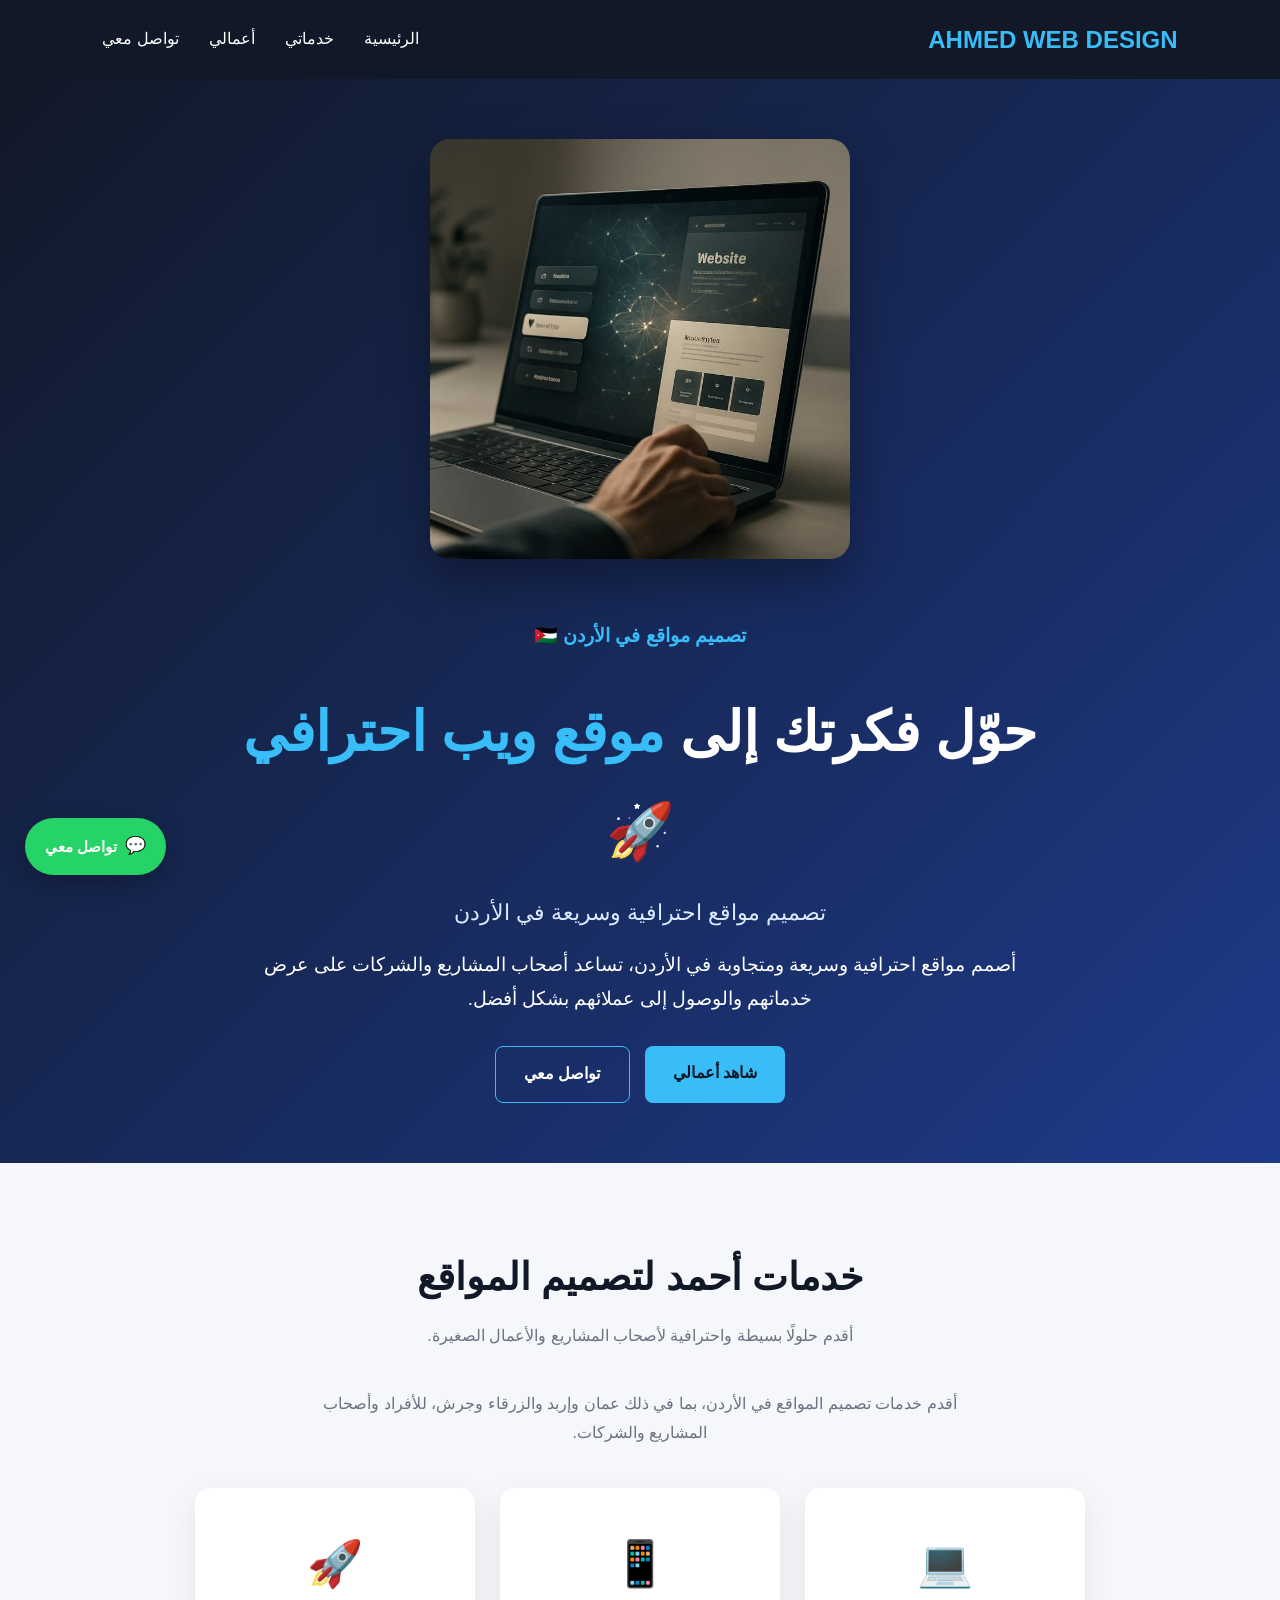
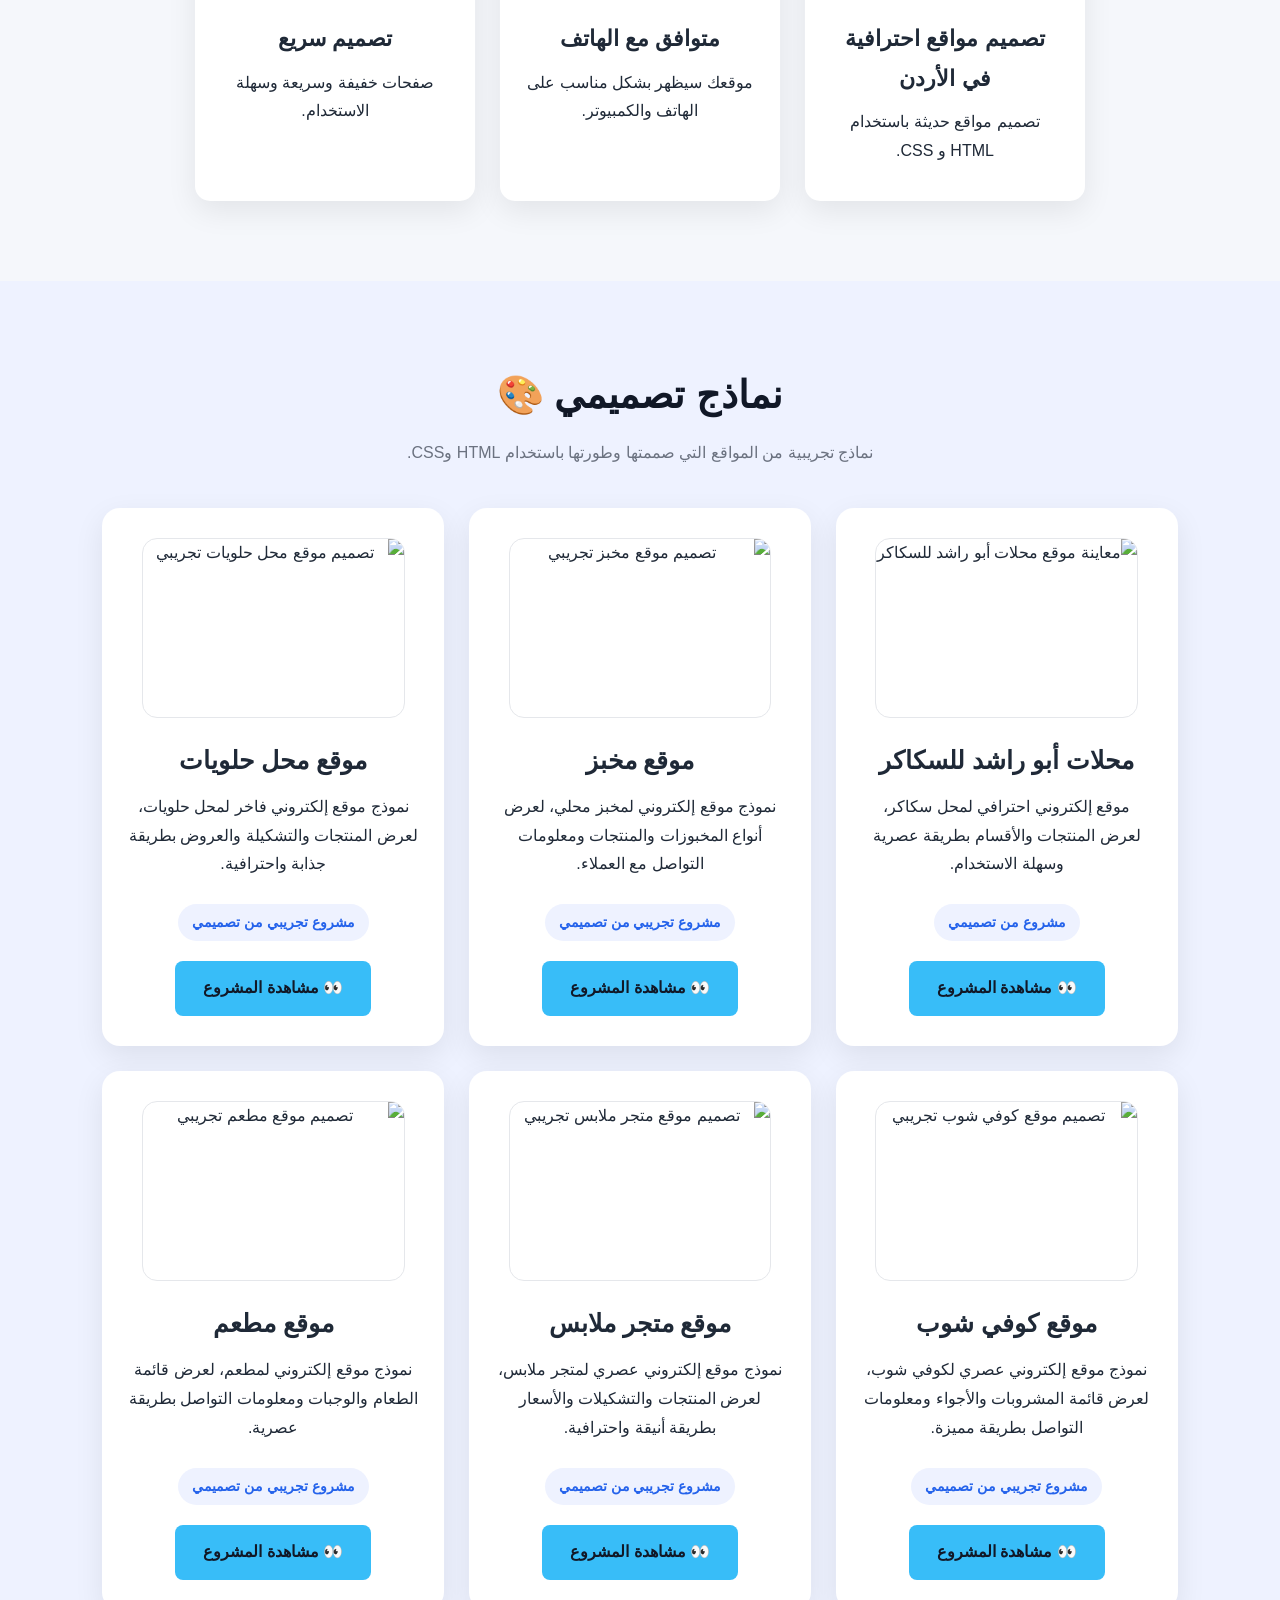
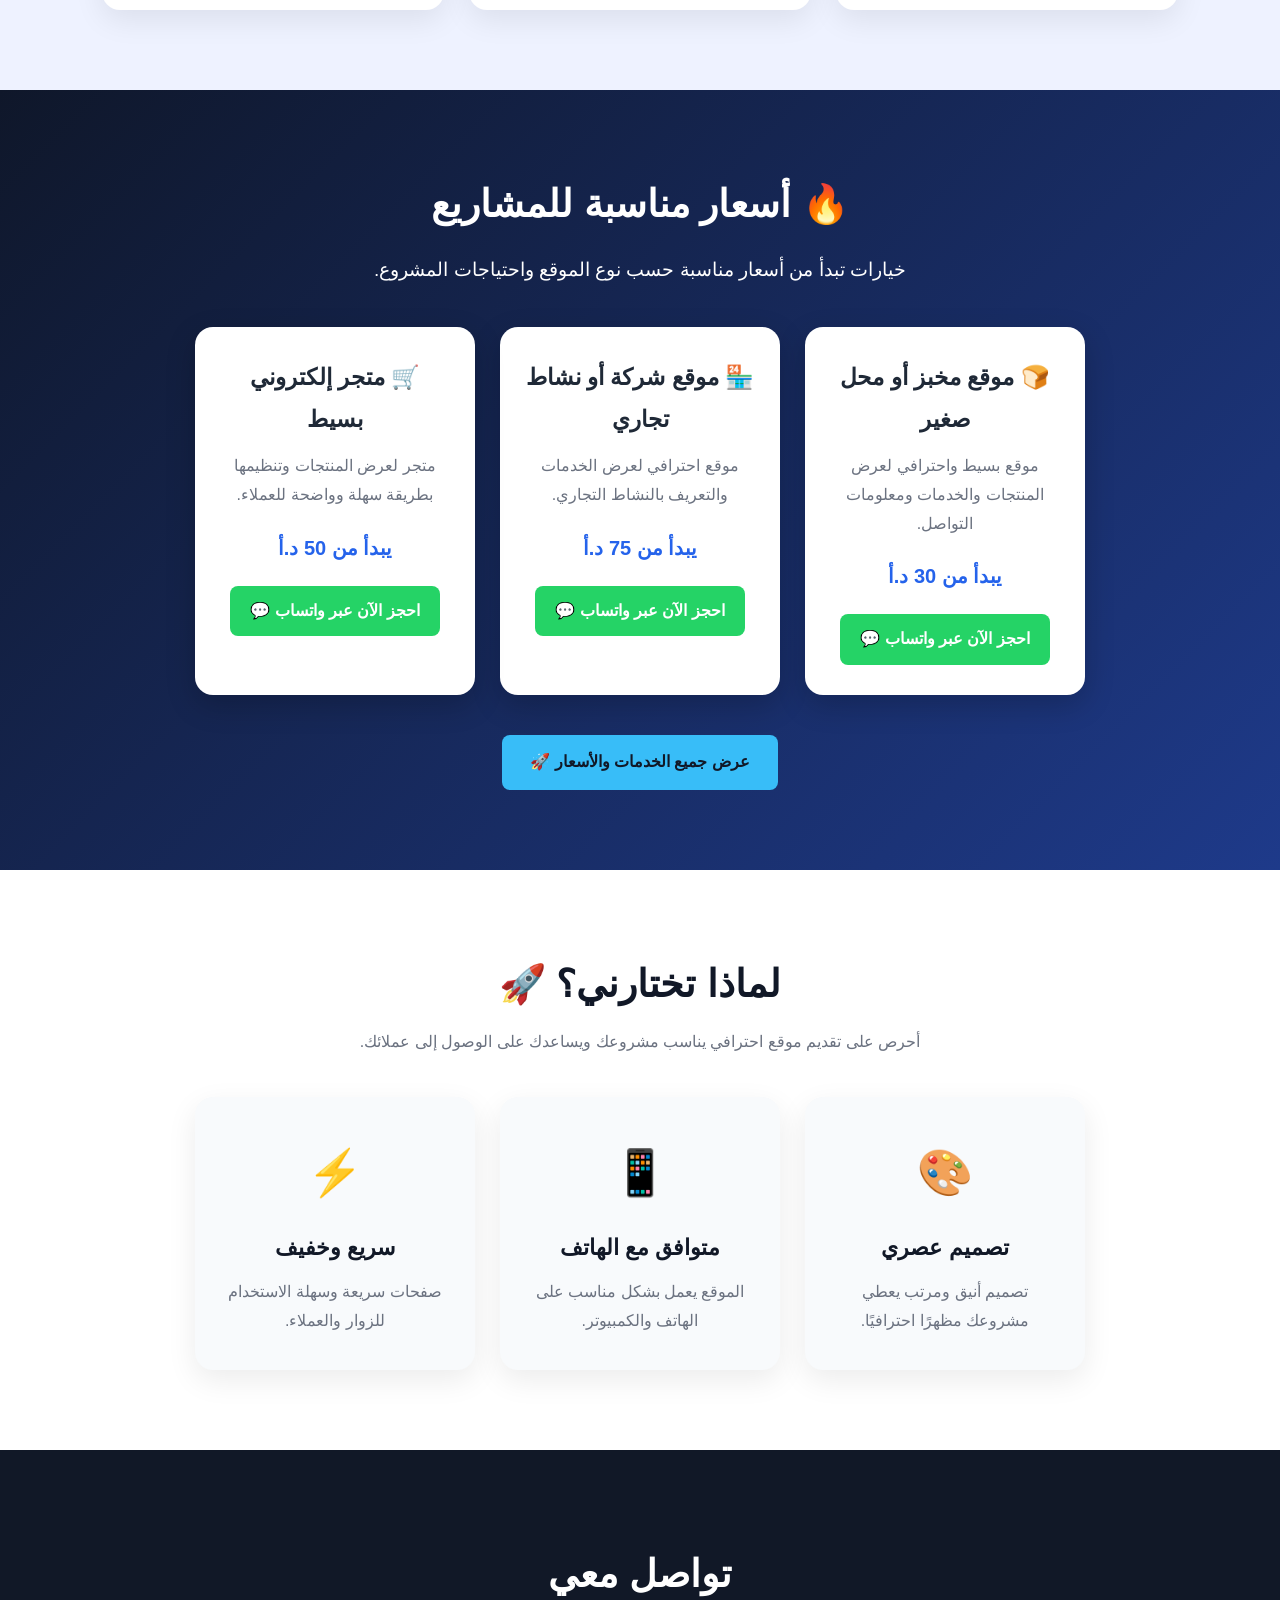
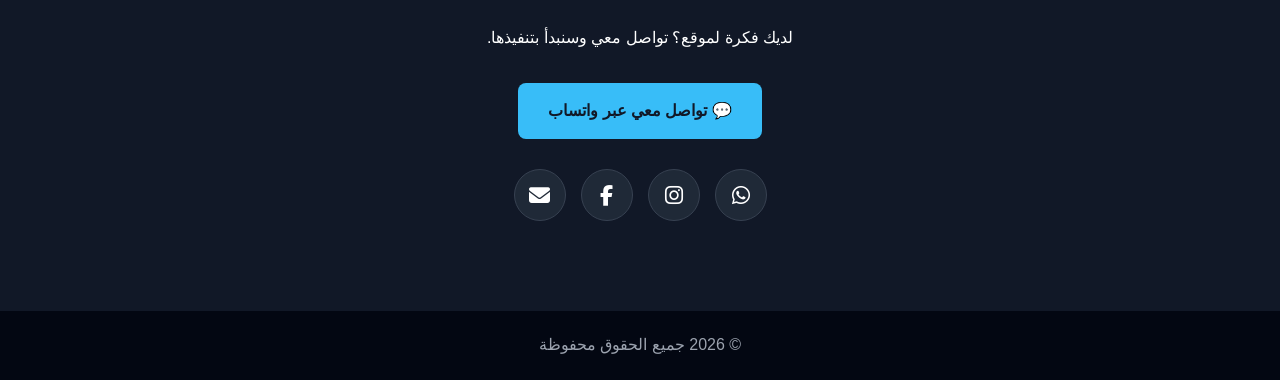
==== commit f4cab4fd: "Add files via upload" ====
--- a/index.html
+++ b/index.html
@@ -2,1766 +2,621 @@
 <html lang="ar" dir="rtl">
 
 <head>
-
-<meta charset="UTF-8">
-
-<meta name="viewport" content="width=device-width, initial-scale=1.0">
-
-<title>محلات أبو راشد للسكاكر</title>
-
-<link rel="stylesheet" href="style.css">
+    <meta name="google-site-verification" content="6jxbqvMyPEgX5SWOFr3UVp2IcP9GNl1c0wMRyeElgqw" />
+    <meta charset="UTF-8">
+    <meta name="viewport" content="width=device-width, initial-scale=1.0">
+
+    <title>أحمد لتصميم المواقع | تصميم مواقع احترافية في الأردن</title>
+
+    <meta name="description"
+        content="أحمد لتصميم المواقع — تصميم مواقع احترافية وسريعة ومتجاوبة للأفراد والمشاريع والشركات في الأردن بأسعار مناسبة.">
+
+    <meta name="keywords"
+        content="تصميم مواقع في الأردن, تصميم مواقع احترافية, تصميم مواقع في عمان, تصميم مواقع للشركات, تصميم مواقع للأعمال الصغيرة">
+
+    <link rel="stylesheet" href="style.css">
+
+    <link rel="stylesheet"
+        href="https://cdnjs.cloudflare.com/ajax/libs/font-awesome/6.5.2/css/all.min.css">
 
 </head>
 
 <body>
 
-    <a
-href="https://wa.me/962786399983"
-target="_blank"
-style="
-position:fixed;
-bottom:20px;
-left:20px;
-width:58px;
-height:58px;
-background:#25D366;
-color:white;
-border-radius:50%;
-display:flex;
-align-items:center;
-justify-content:center;
-font-size:30px;
-text-decoration:none;
-box-shadow:0 5px 15px rgba(0,0,0,0.25);
-z-index:9999;
-"
-title="تواصل معنا عبر واتساب"
->
-📱
+    <!-- =========================
+         القائمة الرئيسية
+    ========================= -->
+
+    <header>
+        <nav>
+
+            <div class="logo">
+                AHMED WEB DESIGN
+            </div>
+
+            <ul>
+                <li><a href="#home">الرئيسية</a></li>
+                <li><a href="services.html">خدماتي</a></li>
+                <li><a href="#work">أعمالي</a></li>
+                <li><a href="#contact">تواصل معي</a></li>
+            </ul>
+
+        </nav>
+    </header>
+
+
+    <!-- =========================
+         الصفحة الرئيسية
+    ========================= -->
+
+    <section id="home" class="hero">
+
+        <div class="hero-image">
+            <img src="web-design.jpg" alt="تصميم مواقع ويب">
+        </div>
+
+        <div class="hero-text">
+
+            <p class="small-title">
+                تصميم مواقع في الأردن 🇯🇴
+            </p>
+
+            <h1>
+                حوّل فكرتك إلى
+                <span>موقع ويب احترافي 🚀</span>
+
+                <small>
+                    تصميم مواقع احترافية وسريعة في الأردن
+                </small>
+            </h1>
+
+            <p>
+                أصمم مواقع احترافية وسريعة ومتجاوبة في الأردن،
+                تساعد أصحاب المشاريع والشركات على عرض خدماتهم
+                والوصول إلى عملائهم بشكل أفضل.
+            </p>
+
+            <div class="buttons">
+
+                <a href="#work" class="btn">
+                    شاهد أعمالي
+                </a>
+
+                <a href="#contact" class="btn secondary">
+                    تواصل معي
+                </a>
+
+            </div>
+
+        </div>
+
+    </section>
+
+
+    <!-- =========================
+         الخدمات
+    ========================= -->
+
+    <section id="services" class="section">
+
+        <h2>
+            خدمات أحمد لتصميم المواقع
+        </h2>
+
+        <p class="section-text">
+            أقدم حلولًا بسيطة واحترافية لأصحاب المشاريع والأعمال الصغيرة.
+        </p>
+
+        <p class="section-text">
+            أقدم خدمات تصميم المواقع في الأردن، بما في ذلك عمان وإربد والزرقاء وجرش،
+            للأفراد وأصحاب المشاريع والشركات.
+        </p>
+
+        <div class="cards">
+
+            <div class="card">
+                <div class="icon">💻</div>
+
+                <h3>
+                    تصميم مواقع احترافية في الأردن
+                </h3>
+
+                <p>
+                    تصميم مواقع حديثة باستخدام HTML و CSS.
+                </p>
+            </div>
+
+
+            <div class="card">
+                <div class="icon">📱</div>
+
+                <h3>
+                    متوافق مع الهاتف
+                </h3>
+
+                <p>
+                    موقعك سيظهر بشكل مناسب على الهاتف والكمبيوتر.
+                </p>
+            </div>
+
+
+            <div class="card">
+                <div class="icon">🚀</div>
+
+                <h3>
+                    تصميم سريع
+                </h3>
+
+                <p>
+                    صفحات خفيفة وسريعة وسهلة الاستخدام.
+                </p>
+            </div>
+
+        </div>
+
+    </section>
+
+
+    <!-- =========================
+         الأعمال
+    ========================= -->
+
+    <section id="work" class="section work">
+
+        <div class="work-title">
+
+            <h2>
+                نماذج تصميمي 🎨
+            </h2>
+
+            <p class="section-text">
+                نماذج تجريبية من المواقع التي صممتها وطورتها باستخدام HTML وCSS.
+            </p>
+
+        </div>
+
+
+        <div class="work-container">
+
+
+            <!-- أبو راشد -->
+
+            <div class="work-card">
+
+    <div class="work-image">
+        <img src="abu-rashed-new/images/محلات ابو راشد للسكاكر🍬.png"
+             alt="معاينة موقع محلات أبو راشد للسكاكر">
+
+    </div>
+
+    <h3>
+        محلات أبو راشد للسكاكر
+    </h3>
+
+    <p>
+        موقع إلكتروني احترافي لمحل سكاكر،
+        لعرض المنتجات والأقسام بطريقة عصرية
+        وسهلة الاستخدام.
+    </p>
+
+    <span class="model-label">
+        مشروع من تصميمي
+    </span>
+
+   <a href="./abu-rashed-new/index.html"
+       class="btn work-btn"
+       target="_blank">
+        👀 مشاهدة المشروع
+    </a>
+
+</div>
+
+
+            <!-- مخبز -->
+
+            <div class="work-card">
+
+    <div class="work-image">
+        <img src="bakery/bakery-demo.png" alt="تصميم موقع مخبز تجريبي">
+    </div>
+
+    <h3>
+        موقع مخبز
+    </h3>
+
+    <p>
+        نموذج موقع إلكتروني لمخبز محلي،
+        لعرض أنواع المخبوزات والمنتجات
+        ومعلومات التواصل مع العملاء.
+    </p>
+
+    <span class="model-label">
+        مشروع تجريبي من تصميمي
+    </span>
+
+    <a href="bakery/bakery.html"
+   class="btn work-btn"
+   target="_blank">
+    👀 مشاهدة المشروع
 </a>
 
-<!-- ==================== شريط التنقل ==================== -->
-
-<nav>
-
-<h2>🍬 محلات أبو راشد للسكاكر</h2>
-
-<div>
-<a href="#home">الرئيسية</a>
-<a href="#products">المنتجات</a>
-<a href="#about">من نحن</a>
-<a href="#contact">تواصل معنا</a>
 </div>
 
-</nav>
-
-
-<!-- ==================== الرئيسية ==================== -->
-
-<section id="home" class="hero">
-
-<h1>محلات أبو راشد للسكاكر</h1>
-
-<p>
-كل ما تحتاجه من البسكويت والشيبس والعصائر والسكاكر
-</p>
-
-<a href="#products">
-🛍️ تصفح المنتجات
+
+            <!-- محل حلويات -->
+
+           <div class="work-card">
+
+    <div class="work-image">
+        <img src="sweets/sweets-demo.png" alt="تصميم موقع محل حلويات تجريبي">
+    </div>
+
+    <h3>
+        موقع محل حلويات
+    </h3>
+
+    <p>
+        نموذج موقع إلكتروني فاخر لمحل حلويات،
+        لعرض المنتجات والتشكيلة والعروض
+        بطريقة جذابة واحترافية.
+    </p>
+
+    <span class="model-label">
+        مشروع تجريبي من تصميمي
+    </span>
+
+    <a href="sweets/sweets.html"
+   class="btn work-btn"
+   target="_blank">
+    👀 مشاهدة المشروع
 </a>
 
-</section>
-
-
-<!-- ==================== المنتجات ==================== -->
-
-<section id="products">
-
-    <div style="
-max-width:600px;
-margin:0 auto 30px;
-padding:0 15px;
-">
-
-<input
-type="text"
-id="product-search"
-placeholder="🔍 ابحث عن منتج..."
-onkeyup="searchProducts()"
-onkeydown="if(event.key === 'Enter') searchProducts()"
-style="
-width:100%;
-padding:16px;
-border:2px solid #dfc9aa;
-border-radius:14px;
-box-sizing:border-box;
-font-size:17px;
-outline:none;
-text-align:right;
-"
->
-
 </div>
 
-<h1>🛍️ منتجاتنا</h1>
-
-<p>
-اضغط على القسم لعرض المنتجات
-</p>
-
-
-<!-- ==================== بريك ==================== -->
-
-<details class="category">
-
-<summary>
-🍫 بريك
-</summary>
-
-<div class="category-content">
-
-<h2>جميع أصناف بريك 🍫</h2>
-
-<div class="products-grid">
-
-
-<div class="product-card">
-
-<div class="product-image">
-    <img src="images/break-15.5g.jpg" alt="Break 15.5g">
+
+            <!-- كوفي شوب -->
+
+            <div class="work-card">
+
+    <div class="work-image">
+        <img src="coffee/coffee-demo.png" alt="تصميم موقع كوفي شوب تجريبي">
+    </div>
+
+    <h3>
+        موقع كوفي شوب
+    </h3>
+
+    <p>
+        نموذج موقع إلكتروني عصري لكوفي شوب،
+        لعرض قائمة المشروبات والأجواء
+        ومعلومات التواصل بطريقة مميزة.
+    </p>
+
+    <span class="model-label">
+        مشروع تجريبي من تصميمي
+    </span>
+
+    <a href="coffee/coffee.html"
+   class="btn work-btn"
+   target="_blank">
+    👀 مشاهدة المشروع
+</a>
+
 </div>
 
-<h3>Break 15.5g</h3>
-
-<p>Break 2 Fingers - 15.5 غرام</p>
-
-<strong>السعر: 1.95 د.أ</strong>
-
-<button onclick="addToCart(this)">
-🛒 أضف للسلة
-</button>
+
+            <!-- متجر ملابس -->
+
+<div class="work-card">
+
+    <div class="work-image">
+        <img src="clothing/clothing-demo.png" alt="تصميم موقع متجر ملابس تجريبي">
+    </div>
+
+    <h3>
+        موقع متجر ملابس
+    </h3>
+
+    <p>
+        نموذج موقع إلكتروني عصري لمتجر ملابس،
+        لعرض المنتجات والتشكيلات والأسعار
+        بطريقة أنيقة واحترافية.
+    </p>
+
+    <span class="model-label">
+        مشروع تجريبي من تصميمي
+    </span>
+
+    <a href="clothing/clothing.html"
+   class="btn work-btn"
+   target="_blank">
+    👀 مشاهدة المشروع
+</a>
 
 </div>
 
 
-<div class="product-card">
-
-<div class="product-image">🍫</div>
-
-<h3>Break Delight 16.5g</h3>
-
-<p>بريك ديلايت - 16.5 غرام</p>
-
-<strong>السعر: 1.95 د.أ</strong>
-
-<button onclick="addToCart(this)">
-🛒 أضف للسلة
-</button>
+            <!-- مطعم -->
+
+            <div class="work-card">
+
+    <div class="work-image">
+        <img src="restaurant/restaurant-demo.png"
+             alt="تصميم موقع مطعم تجريبي">
+    </div>
+
+    <h3>
+        موقع مطعم
+    </h3>
+
+    <p>
+        نموذج موقع إلكتروني لمطعم،
+        لعرض قائمة الطعام والوجبات
+        ومعلومات التواصل بطريقة عصرية.
+    </p>
+
+    <span class="model-label">
+        مشروع تجريبي من تصميمي
+    </span>
+
+    <a href="restaurant/restaurant.html"
+   class="btn work-btn"
+   target="_blank">
+    👀 مشاهدة المشروع
+</a>
 
 </div>
 
-
-<div class="product-card">
-
-<div class="product-image">🍫</div>
-
-<h3>Break Happy 18g</h3>
-
-<p>بريك هابي - 18 غرام</p>
-
-<strong>السعر: 1.95 د.أ</strong>
-
-<button onclick="addToCart(this)">
-🛒 أضف للسلة
-</button>
-
-</div>
-
-
-<div class="product-card">
-
-<div class="product-image">🍫</div>
-
-<h3>Break Power 20g</h3>
-
-<p>بريك باور - 20 غرام</p>
-
-<strong>السعر: 1.95 د.أ</strong>
-
-<button onclick="addToCart(this)">
-🛒 أضف للسلة
-</button>
-
-</div>
-
-
-<div class="product-card">
-
-<div class="product-image">🍫</div>
-
-<h3>Break Rizzo 20g</h3>
-
-<p>بريك ريزو - 20 غرام</p>
-
-<strong>السعر: 1.95 د.أ</strong>
-
-<button onclick="addToCart(this)">
-🛒 أضف للسلة
-</button>
-
-</div>
-
-
-<div class="product-card">
-
-<div class="product-image">🍫</div>
-
-<h3>Break Rizzo Peanuts 20g</h3>
-
-<p>بريك ريزو بالفول السوداني - 20 غرام</p>
-
-<strong>السعر: 1.95 د.أ</strong>
-
-<button onclick="addToCart(this)">
-🛒 أضف للسلة
-</button>
-
-</div>
-
-<div class="product-card">
-
-<div class="product-image">🍫</div>
-
-<h3>Break Supa 19g</h3>
-
-<p>بريك سوبا - 19 غرام</p>
-
-<strong>السعر: 1.95 د.أ</strong>
-
-<button onclick="addToCart(this)">
-🛒 أضف للسلة
-</button>
-
-</div>
-
-
-</div>
-
-</div>
-
-</details>
-
-
-<!-- ==================== جوردينا ==================== -->
-
-<details class="category">
-
-<summary>
-🍰 جوردينا
-</summary>
-
-<div class="category-content">
-
-<h2>جميع أصناف جوردينا 🍰</h2>
-
-<div class="products-grid">
-
-
-<div class="product-card">
-<div class="product-image">🍰</div>
-<h3>ويزو</h3>
-<p>ويزو جوردينا</p>
-<strong>السعر: —</strong>
-<button onclick="addToCart(this)">🛒 أضف للسلة</button>
-</div>
-
-
-<div class="product-card">
-<div class="product-image">🍰</div>
-<h3>سوبر رول</h3>
-<p>سوبر رول جوردينا</p>
-<strong>السعر: —</strong>
-<button onclick="addToCart(this)">🛒 أضف للسلة</button>
-</div>
-
-
-<div class="product-card">
-<div class="product-image">🍰</div>
-<h3>سويس رول</h3>
-<p>سويس رول جوردينا</p>
-<strong>السعر: —</strong>
-<button onclick="addToCart(this)">🛒 أضف للسلة</button>
-</div>
-
-
-<div class="product-card">
-<div class="product-image">🧁</div>
-<h3>ميني كيك</h3>
-<p>ميني كيك جوردينا</p>
-<strong>السعر: —</strong>
-<button onclick="addToCart(this)">🛒 أضف للسلة</button>
-</div>
-
-
-<div class="product-card">
-<div class="product-image">🍰</div>
-<h3>مغطس أزرق</h3>
-<p>مغطس جوردينا - أزرق</p>
-<strong>السعر: —</strong>
-<button onclick="addToCart(this)">🛒 أضف للسلة</button>
-</div>
-
-
-<div class="product-card">
-<div class="product-image">🍓</div>
-<h3>مغطس فراولة</h3>
-<p>مغطس جوردينا - فراولة</p>
-<strong>السعر: —</strong>
-<button onclick="addToCart(this)">🛒 أضف للسلة</button>
-</div>
-
-
-<div class="product-card">
-<div class="product-image">🍌</div>
-<h3>مغطس موز</h3>
-<p>مغطس جوردينا - موز</p>
-<strong>السعر: —</strong>
-<button onclick="addToCart(this)">🛒 أضف للسلة</button>
-</div>
-
-
-<div class="product-card">
-<div class="product-image">🍰</div>
-<h3>جراندي</h3>
-<p>جراندي جوردينا</p>
-<strong>السعر: —</strong>
-<button onclick="addToCart(this)">🛒 أضف للسلة</button>
-</div>
-
-
-<div class="product-card">
-<div class="product-image">🧇</div>
-<h3>وافل</h3>
-<p>وافل جوردينا</p>
-<strong>السعر: —</strong>
-<button onclick="addToCart(this)">🛒 أضف للسلة</button>
-</div>
-
-<div class="product-card">
-<div class="product-image">🍪</div>
-<h3>بيسكي</h3>
-<p>بيسكي جوردينا</p>
-<strong>السعر: —</strong>
-<button onclick="addToCart(this)">🛒 أضف للسلة</button>
-</div>
-
-
-</div>
-
-</div>
-
-</details>
-
-
-<!-- ==================== هلا ==================== -->
-
-<details class="category">
-
-<summary>
-🥔 هلا
-</summary>
-
-<div class="category-content">
-
-<h2>جميع أصناف هلا 🥔</h2>
-
-<div class="products-grid">
-
-
-<div class="product-card">
-<div class="product-image">🥔</div>
-<h3>Hala Chips Tasali</h3>
-<p>هلا تسالي - 28 غرام</p>
-<strong>السعر: —</strong>
-<button onclick="addToCart(this)">🛒 أضف للسلة</button>
-</div>
-
-
-<div class="product-card">
-<div class="product-image">🌶️</div>
-<h3>Hala Rocy Hot</h3>
-<p>هلا روكي حار - 80 غرام</p>
-<strong>السعر: —</strong>
-<button onclick="addToCart(this)">🛒 أضف للسلة</button>
-</div>
-
-
-<div class="product-card">
-<div class="product-image">🌶️</div>
-<h3>Hala Tortilla Chilli Lime</h3>
-<p>هلا تورتيلا تشيلي لايم - 30 غرام</p>
-<strong>السعر: —</strong>
-<button onclick="addToCart(this)">🛒 أضف للسلة</button>
-</div>
-
-
-<div class="product-card">
-<div class="product-image">🔥</div>
-<h3>Hala Tortilla Hot & Spicy</h3>
-<p>هلا تورتيلا حار - 30 غرام</p>
-<strong>السعر: —</strong>
-<button onclick="addToCart(this)">🛒 أضف للسلة</button>
-</div>
-
-
-<div class="product-card">
-<div class="product-image">🔥</div>
-<h3>Hala Cantina Hot & Spicy</h3>
-<p>هلا كانتينا حار - 80 غرام</p>
-<strong>السعر: —</strong>
-<button onclick="addToCart(this)">🛒 أضف للسلة</button>
-</div>
-
-
-<div class="product-card">
-<div class="product-image">🧀</div>
-<h3>Hala Cantina Spicy Cheese</h3>
-<p>هلا كانتينا جبنة حارة - 30 غرام</p>
-<strong>السعر: —</strong>
-<button onclick="addToCart(this)">🛒 أضف للسلة</button>
-</div>
-
-
-<div class="product-card">
-<div class="product-image">🥔</div>
-<h3>Hala Potato Sticks Original</h3>
-<p>هلا أصابع بطاطا أصلي - 25 غرام</p>
-<strong>السعر: —</strong>
-<button onclick="addToCart(this)">🛒 أضف للسلة</button>
-</div>
-
-
-<div class="product-card">
-<div class="product-image">🍬</div>
-<h3>Hala Trittos Sweet</h3>
-<p>هلا تريتوس سويت - 80 غرام</p>
-<strong>السعر: —</strong>
-<button onclick="addToCart(this)">🛒 أضف للسلة</button>
-</div>
-
-
-<div class="product-card">
-
-<div class="product-image">🥔</div>
-<h3>Hala Potato Chips</h3>
-<p>هلا شيبس بطاطا - 20 غرام</p>
-<strong>السعر: —</strong>
-<button onclick="addToCart(this)">🛒 أضف للسلة</button>
-</div>
-
-
-<div class="product-card">
-<div class="product-image">🍕</div>
-<h3>Hala Torero Mexican Pizza</h3>
-<p>هلا توريرو بيتزا مكسيكية - 28 غرام</p>
-<strong>السعر: —</strong>
-<button onclick="addToCart(this)">🛒 أضف للسلة</button>
-</div>
-
-
-<div class="product-card">
-<div class="product-image">🌶️</div>
-<h3>Hala Zoom Paprika</h3>
-<p>هلا زوم بابريكا - 22 غرام</p>
-<strong>السعر: —</strong>
-<button onclick="addToCart(this)">🛒 أضف للسلة</button>
-</div>
-
-
-<div class="product-card">
-<div class="product-image">🧀</div>
-<h3>Hala Cheezers Cheese</h3>
-<p>هلا تشيزرز جبنة - 30 غرام</p>
-<strong>السعر: —</strong>
-<button onclick="addToCart(this)">🛒 أضف للسلة</button>
-</div>
-
-
-<div class="product-card">
-<div class="product-image">🧀</div>
-<h3>Hala Ringo Cheese</h3>
-<p>هلا رينجو جبنة - 28 غرام</p>
-<strong>السعر: —</strong>
-<button onclick="addToCart(this)">🛒 أضف للسلة</button>
-</div>
-
-
-<div class="product-card">
-<div class="product-image">🌶️</div>
-<h3>Hala Torero Chili Lime</h3>
-<p>هلا توريرو تشيلي لايم - 28 غرام</p>
-<strong>السعر: —</strong>
-<button onclick="addToCart(this)">🛒 أضف للسلة</button>
-</div>
-
-
-<div class="product-card">
-<div class="product-image">🧀</div>
-<h3>Hala Cantina Ultimate Cheddar 30g</h3>
-<p>هلا كانتينا ألتيميت تشيدر - 30 غرام</p>
-<strong>السعر: —</strong>
-<button onclick="addToCart(this)">🛒 أضف للسلة</button>
-</div>
-
-
-<div class="product-card">
-<div class="product-image">🧀</div>
-<h3>Hala Cantina Ultimate Cheddar 70g</h3>
-<p>هلا كانتينا ألتيميت تشيدر - 70 غرام</p>
-<strong>السعر: —</strong>
-<button onclick="addToCart(this)">🛒 أضف للسلة</button>
-</div>
-
-
-</div>
-
-</div>
-
-</details>
-
-
-<!-- ==================== السكاكر ==================== -->
-
-<details class="category">
-
-<summary>
-🍬 سكاكر وحلويات
-</summary>
-
-<div class="category-content">
-
-<h2>السكاكر والحلويات 🍬</h2>
-
-<div class="products-grid">
-
-
-<div class="product-card">
-<div class="product-image">🍭</div>
-<h3>مصاصات مشكلة</h3>
-<p>نكهات متعددة</p>
-<strong>السعر: —</strong>
-<button onclick="addToCart(this)">🛒 أضف للسلة</button>
-</div>
-
-
-<div class="product-card">
-
-<div class="product-image">🍬</div>
-<h3>حلوى طرية</h3>
-<p>حلوى مشكلة</p>
-<strong>السعر: —</strong>
-<button onclick="addToCart(this)">🛒 أضف للسلة</button>
-</div>
-
-
-<div class="product-card">
-<div class="product-image">🍫</div>
-<h3>شوكولاتة مشكلة</h3>
-<p>أصناف متنوعة</p>
-<strong>السعر: —</strong>
-<button onclick="addToCart(this)">🛒 أضف للسلة</button>
-</div>
-
-
-<div class="product-card">
-<div class="product-image">🧸</div>
-<h3>جيلي</h3>
-<p>جيلي بأشكال ونكهات مختلفة</p>
-<strong>السعر: —</strong>
-<button onclick="addToCart(this)">🛒 أضف للسلة</button>
-</div>
-
-
-<div class="product-card">
-<div class="product-image">🍪</div>
-<h3>بسكويت وحلويات</h3>
-<p>أصناف متنوعة</p>
-<strong>السعر: —</strong>
-<button onclick="addToCart(this)">🛒 أضف للسلة</button>
-</div>
-
-
-</div>
-
-</div>
-
-</details>
-
-<!-- ==================== بسكويت 10 قروش ==================== -->
-
-<details class="category">
-
-<summary>
-🍪 قسم البسكويت - 10 قروش
-</summary>
-
-<div class="category-content">
-
-<h2>جميع أصناف البسكويت - 10 قروش 🍪</h2>
-
-<div class="products-grid">
-
-<div class="product-card">
-<div class="product-image">🍪</div>
-<h3>بسكويت 10 قروش</h3>
-<p>أصناف بسكويت متنوعة بسعر 10 قروش</p>
-<strong>السعر: 0.10 د.أ</strong>
-<button onclick="addToCart(this)">🛒 أضف للسلة</button>
-</div>
-
-<div class="product-card">
-<div class="product-image">🍪</div>
-<h3>بسكويت مشكل 10 قروش</h3>
-<p>بسكويت مشكل - 10 قروش</p>
-<strong>السعر: 0.10 د.أ</strong>
-<button onclick="addToCart(this)">🛒 أضف للسلة</button>
-</div>
-
-</div>
-
-</div>
-
-</details>
-
-
-<!-- ==================== بسكويت 5 قروش ==================== -->
-
-<details class="category">
-
-<summary>
-🍪 قسم البسكويت - 5 قروش
-</summary>
-
-<div class="category-content">
-
-<h2>جميع أصناف البسكويت - 5 قروش 🍪</h2>
-
-<div class="products-grid">
-
-<div class="product-card">
-<div class="product-image">🍪</div>
-<h3>بسكويت 5 قروش</h3>
-<p>أصناف بسكويت متنوعة بسعر 5 قروش</p>
-<strong>السعر: 0.05 د.أ</strong>
-<button onclick="addToCart(this)">🛒 أضف للسلة</button>
-</div>
-
-<div class="product-card">
-<div class="product-image">🍪</div>
-<h3>بسكويت مشكل 5 قروش</h3>
-<p>بسكويت مشكل - 5 قروش</p>
-<strong>السعر: 0.05 د.أ</strong>
-<button onclick="addToCart(this)">🛒 أضف للسلة</button>
-</div>
-
-</div>
-
-</div>
-
-</details>
-
-
-<!-- ==================== الألعاب الصينية ==================== -->
-
-<details class="category">
-
-<summary>
-🧸 الألعاب الصينية
-</summary>
-
-<div class="category-content">
-
-<h2>الألعاب الصينية 🧸</h2>
-
-<div class="products-grid">
-
-<div class="product-card">
-<div class="product-image">🧸</div>
-<h3>ألعاب أطفال متنوعة</h3>
-<p>تشكيلة متنوعة من الألعاب الصينية</p>
-<strong>السعر: —</strong>
-<button onclick="addToCart(this)">🛒 أضف للسلة</button>
-</div>
-
-<div class="product-card">
-<div class="product-image">🚗</div>
-<h3>سيارات أطفال</h3>
-<p>سيارات وألعاب متنوعة للأطفال</p>
-<strong>السعر: —</strong>
-<button onclick="addToCart(this)">🛒 أضف للسلة</button>
-</div>
-
-<div class="product-card">
-<div class="product-image">🎈</div>
-<h3>ألعاب متنوعة</h3>
-<p>ألعاب وأدوات ترفيه للأطفال</p>
-<strong>السعر: —</strong>
-<button onclick="addToCart(this)">🛒 أضف للسلة</button>
-</div>
-
-</div>
-
-</div>
-
-</details>
-
-
-<!-- ==================== منتجات شركة العقاب ==================== -->
-
-<details class="category">
-
-<summary>
-🦅 منتجات محامص و مطاحن العقاب
-</summary>
-
-<div class="category-content">
-
-<h2>منتجات شركة العقاب 🦅</h2>
-
-<div class="products-grid">
-
-<div class="product-card">
-<div class="product-image">🥜</div>
-<h3>منتجات العقاب</h3>
-<p>تشكيلة متنوعة من منتجات شركة العقاب</p>
-<strong>السعر: —</strong>
-<button onclick="addToCart(this)">🛒 أضف للسلة</button>
-</div>
-
-<div class="product-card">
-<div class="product-image">🍿</div>
-<h3>تسالي العقاب</h3>
-<p>أصناف متنوعة من التسالي</p>
-<strong>السعر: —</strong>
-<button onclick="addToCart(this)">🛒 أضف للسلة</button>
-</div>
-
-</div>
-
-</div>
-
-</details>
-
-
-<!-- ==================== منتجات شركة الشعب ==================== -->
-
-<details class="category">
-
-<summary>
-🍫 منتجات محامص الشعب
-</summary>
-
-<div class="category-content">
-
-<h2>منتجات شركة الشعب 🍫</h2>
-
-<div class="products-grid">
-
-<div class="product-card">
-<div class="product-image">🍫</div>
-<h3>منتجات الشعب</h3>
-<p>تشكيلة متنوعة من منتجات شركة الشعب</p>
-<strong>السعر: —</strong>
-<button onclick="addToCart(this)">🛒 أضف للسلة</button>
-</div>
-
-<div class="product-card">
-<div class="product-image">🍪</div>
-<h3>بسكويت الشعب</h3>
-<p>أصناف متنوعة من منتجات الشركة</p>
-<strong>السعر: —</strong>
-<button onclick="addToCart(this)">🛒 أضف للسلة</button>
-</div>
-
-</div>
-
-</div>
-
-</details>
-
-
-<!-- ==================== منتجات شركة جوددي ==================== -->
-
-<details class="category">
-
-<summary> منتجات Good Day coffee</summary>
-
-<div class="category-content">
-
-<h2>منتجات Good Day coffee 🍪</h2>
-
-<div class="products-grid">
-
-<div class="product-card">
-<div class="product-image">🍪</div>
-<h3>منتجات جوددي</h3>
-<p>تشكيلة متنوعة من منتجات شركة جوددي</p>
-<strong>السعر: —</strong>
-<button onclick="addToCart(this)">🛒 أضف للسلة</button>
-</div>
-
-<div class="product-card">
-<div class="product-image">🍫</div>
-<h3>حلويات جوددي</h3>
-<p>أصناف متنوعة من منتجات جوددي</p>
-<strong>السعر: —</strong>
-<button onclick="addToCart(this)">🛒 أضف للسلة</button>
-</div>
-
-</div>
-
-</div>
-
-</details>
-
-
-<!-- ==================== منتجات شركة آيس للفزد ==================== -->
-
-<details class="category">
-
-<summary>
-🍟 منتجات فستق آيس
-</summary>
-
-<div class="category-content">
-
-<h2>منتجات فستق آيس 🍟</h2>
-
-<div class="products-grid">
-
-<div class="product-card">
-<div class="product-image">🍟</div>
-<h3>منتجات آيس للفزد</h3>
-<p>تشكيلة متنوعة من منتجات شركة آيس للفزد</p>
-<strong>السعر: —</strong>
-<button onclick="addToCart(this)">🛒 أضف للسلة</button>
-</div>
-
-<div class="product-card">
-<div class="product-image">🥔</div>
-<h3>تسالي آيس</h3>
-<p>أصناف متنوعة من منتجات آيس للفزد</p>
-<strong>السعر: —</strong>
-<button onclick="addToCart(this)">🛒 أضف للسلة</button>
-</div>
-
-</div>
-
-</div>
-
-</details>
-
-<!-- ==================== الشوكولاتة الفاخرة ==================== -->
-<details class="category">
-    <summary>🍫 الشوكولاتة الفاخرة</summary>
-
-    <div class="category-content">
-        <h2>🍫 الشوكولاتة الفاخرة</h2>
-
-        <div class="products-grid">
-
-            <!-- سنكرز -->
-            <div class="product-card">
-                <h3>سنكرز كبير</h3>
-                <p>شوكولاتة سنكرز بالحجم الكبير</p>
-                <strong>— دينار</strong>
-                <button onclick="addToCart(this)">🛒 أضف للسلة</button>
-            </div>
-
-            <div class="product-card">
-                <h3>سنكرز صغير</h3>
-                <p>شوكولاتة سنكرز بالحجم الصغير</p>
-                <strong>— دينار</strong>
-                <button onclick="addToCart(this)">🛒 أضف للسلة</button>
-            </div>
-
-            <div class="product-card">
-                <h3>سنكرز أصابع</h3>
-                <p>شوكولاتة سنكرز أصابع</p>
-                <strong>— دينار</strong>
-                <button onclick="addToCart(this)">🛒 أضف للسلة</button>
-            </div>
-
-            <!-- مارس -->
-            <div class="product-card">
-                <h3>مارس كبير</h3>
-                <p>شوكولاتة مارس بالحجم الكبير</p>
-                <strong>— دينار</strong>
-                <button onclick="addToCart(this)">🛒 أضف للسلة</button>
-            </div>
-
-            <div class="product-card">
-                <h3>مارس صغير</h3>
-                <p>شوكولاتة مارس بالحجم الصغير</p>
-                <strong>— دينار</strong>
-                <button onclick="addToCart(this)">🛒 أضف للسلة</button>
-            </div>
-
-            <!-- تويكس -->
-            <div class="product-card">
-                <h3>تويكس كبير</h3>
-                <p>شوكولاتة تويكس بالحجم الكبير</p>
-                <strong>— دينار</strong>
-                <button onclick="addToCart(this)">🛒 أضف للسلة</button>
-            </div>
-
-            <div class="product-card">
-                <h3>تويكس صغير</h3>
-                <p>شوكولاتة تويكس بالحجم الصغير</p>
-                <strong>— دينار</strong>
-                <button onclick="addToCart(this)">🛒 أضف للسلة</button>
-            </div>
-
-            <div class="product-card">
-                <h3>تويكس أصابع</h3>
-                <p>شوكولاتة تويكس أصابع</p>
-                <strong>— دينار</strong>
-                <button onclick="addToCart(this)">🛒 أضف للسلة</button>
-            </div>
-
-            <!-- باونتي -->
-            <div class="product-card">
-                <h3>باونتي كبير</h3>
-                <p>شوكولاتة باونتي بالحجم الكبير</p>
-                <strong>— دينار</strong>
-                <button onclick="addToCart(this)">🛒 أضف للسلة</button>
-            </div>
-
-            <div class="product-card">
-                <h3>باونتي صغير</h3>
-                <p>شوكولاتة باونتي بالحجم الصغير</p>
-                <strong>— دينار</strong>
-                <button onclick="addToCart(this)">🛒 أضف للسلة</button>
-            </div>
-
-            <div class="product-card">
-                <h3>باونتي أصابع</h3>
-                <p>شوكولاتة باونتي أصابع</p>
-                <strong>— دينار</strong>
-                <button onclick="addToCart(this)">🛒 أضف للسلة</button>
-            </div>
-
-            <!-- جالكسي -->
-            <div class="product-card">
-                <h3>جالكسي كبير</h3>
-                <p>جالكسي كبير - 12 حبة</p>
-                <strong>— دينار</strong>
-                <button onclick="addToCart(this)">🛒 أضف للسلة</button>
-            </div>
-
-            <!-- بايسكريم -->
-            <div class="product-card">
-                <h3>بايسكريم كبير</h3>
-                <p>بايسكريم بالحجم الكبير</p>
-                <strong>— دينار</strong>
-                <button onclick="addToCart(this)">🛒 أضف للسلة</button>
-            </div>
-
-            <div class="product-card">
-                <h3>بايسكريم صغير</h3>
-                <p>بايسكريم بالحجم الصغير</p>
-                <strong>— دينار</strong>
-                <button onclick="addToCart(this)">🛒 أضف للسلة</button>
-            </div>
-
-            <!-- كليجا ديمة -->
-            <div class="product-card">
-                <h3>كليجا ديمة بالهيل</h3>
-                <p>كليجا ديمة بنكهة الهيل</p>
-                <strong>— دينار</strong>
-                <button onclick="addToCart(this)">🛒 أضف للسلة</button>
-            </div>
-
-            <div class="product-card">
-                <h3>كليجا ديمة عادي</h3>
-                <p>كليجا ديمة العادي</p>
-                <strong>— دينار</strong>
-                <button onclick="addToCart(this)">🛒 أضف للسلة</button>
-            </div>
-
-            <!-- أمريكانا -->
-            <div class="product-card">
-                <h3>أمريكانا كوكيز</h3>
-                <p>كوكيز أمريكانا</p>
-                <strong>— دينار</strong>
-                <button onclick="addToCart(this)">🛒 أضف للسلة</button>
-            </div>
-
-        </div>
-    </div>
-</details>
-
-<!-- ==================== العصائر ==================== -->
-
-<details class="category">
-
-<summary>
-🥤 عصائر ومشروبات
-</summary>
-
-<div class="category-content">
-
-<h2>العصائر والمشروبات 🥤</h2>
-
-<div class="products-grid">
-
-
-<div class="product-card">
-<div class="product-image">🥤</div>
-<h3>عصائر طبيعية</h3>
-<p>نكهات متنوعة</p>
-<strong>السعر: —</strong>
-<button onclick="addToCart(this)">🛒 أضف للسلة</button>
-</div>
-
-
-<div class="product-card">
-<div class="product-image">🧃</div>
-<h3>عصائر علب</h3>
-<p>أحجام ونكهات مختلفة</p>
-<strong>السعر: —</strong>
-<button onclick="addToCart(this)">🛒 أضف للسلة</button>
-</div>
-
-
-<div class="product-card">
-<div class="product-image">🥤</div>
-<h3>مشروبات غازية</h3>
-<p>أصناف متنوعة</p>
-<strong>السعر: —</strong>
-<button onclick="addToCart(this)">🛒 أضف للسلة</button>
-</div>
-
-
-<div class="product-card">
-<div class="product-image">💧</div>
-<h3>مياه</h3>
-<p>أحجام مختلفة</p>
-<strong>السعر: —</strong>
-<button onclick="addToCart(this)">🛒 أضف للسلة</button>
-</div>
-
-
-<div class="product-card">
-<div class="product-image">⚡</div>
-<h3>مشروبات طاقة</h3>
-<p>أصناف متنوعة</p>
-<strong>السعر: —</strong>
-<button onclick="addToCart(this)">🛒 أضف للسلة</button>
-</div>
-
-
-</div>
-
-</div>
-
-</details>
-
-</section>
-
-
-<!-- ==================== السلة ==================== -->
-
-<section id="cart-section">
-
-    <div id="customer-info" style="
-margin-bottom:20px;
-padding:25px;
-background:linear-gradient(135deg,#fff8ed,#fff);
-border-radius:18px;
-border:1px solid #ead8bd;
-box-shadow:0 5px 20px rgba(107,62,38,0.10);
-">
-
-    <h2 style="
-color:#6b3e26;
-margin-top:0;
-margin-bottom:15px;
-font-size:24px;
-">
-👤 بيانات العميل
-</h2>
-    
-    <input
-type="text"
-id="customer-name"
-placeholder="👤 الاسم الكامل"
-style="
-width:100%;
-padding:14px;
-margin:8px 0;
-border:1px solid #dfc9aa;
-border-radius:12px;
-box-sizing:border-box;
-font-size:16px;
-outline:none;
-"
->
-
-    <input
-type="tel"
-id="customer-phone"
-placeholder="📞 رقم الهاتف"
-style="
-width:100%;
-padding:14px;
-margin:8px 0;
-border:1px solid #dfc9aa;
-border-radius:12px;
-box-sizing:border-box;
-font-size:16px;
-outline:none;
-"
->
-
-    <textarea
-id="customer-notes"
-placeholder="📝 ملاحظات الطلب (اختياري)"
-rows="4"
-style="
-width:100%;
-padding:14px;
-margin:8px 0;
-border:1px solid #dfc9aa;
-border-radius:12px;
-box-sizing:border-box;
-font-size:16px;
-outline:none;
-resize:vertical;
-font-family:inherit;
-"
-></textarea>
-
-</div>
-
-
-<div id="cart-box">
-
-<h2 style="
-text-align:center;
-color:#6b3e26;
-margin-bottom:20px;
-">
-سلة المشتريات 🛒
-</h2>
-
-<div id="cart-items">
-
-<p>🛒 السلة فارغة</p>
-
-</div>
-
-<hr>
-
-<h3>
-الإجمالي:
-<span id="cart-total">0.00</span>
-د.أ
-</h3>
-
-<button onclick="clearCart()">
-🗑️ إفراغ السلة
-</button>
-
-<button onclick="sendOrderWhatsApp()" style="
-margin-top:15px;
-width:100%;
-padding:16px;
-border:none;
-border-radius:14px;
-background:linear-gradient(135deg,#25D366,#128C7E);
-color:white;
-font-size:19px;
-font-weight:bold;
-cursor:pointer;
-box-shadow:0 5px 15px rgba(18,140,126,0.25);
-">
-📱 إرسال الطلب عبر واتساب
-</button>
-
-</div>
-
-</section>
-
-
-<!-- ==================== من نحن ==================== -->
-
-
-<!-- ==================== التواصل ==================== -->
-
-<section id="about">
-
-<h2>🏪 من نحن</h2>
-
-<div style="
-max-width:850px;
-margin:25px auto;
-padding:35px;
-background:linear-gradient(135deg,#fff8ed,#ffffff);
-border-radius:22px;
-border:1px solid #ead8bd;
-box-shadow:0 8px 25px rgba(107,62,38,0.10);
-text-align:center;
-line-height:2;
-">
-
-<h3 style="
-color:#6b3e26;
-font-size:28px;
-margin-top:0;
-">
-🍬 محلات أبو راشد للسكاكر
-</h3>
-
-<p>
-متخصصون في بيع السكاكر والمواد الغذائية بالجملة،
-ونوفر تشكيلة متنوعة من المنتجات التي تناسب المحلات
-والبقالات وأصحاب المشاريع.
-</p>
-
-<p>
-📦 بسكويت • شيبس • عصائر • سكاكر
-</p>
-
-<p>
-🤝 نسعى دائمًا لتوفير منتجات متنوعة وخدمة مميزة
-لعملائنا بأسلوب سريع وموثوق.
-</p>
-
-<p style="
-color:#6b3e26;
-font-weight:bold;
-font-size:18px;
-">
-📍 جرش – المنارة
-</p>
-
-</div>
-
-</section>
-
-<section id="features">
-
-<h2>✨ لماذا محلات أبو راشد؟</h2>
-
-<div style="
-max-width:1000px;
-margin:25px auto;
-display:grid;
-grid-template-columns:repeat(auto-fit,minmax(200px,1fr));
-gap:20px;
-padding:0 15px;
-box-sizing:border-box;
-">
-
-<div style="
-padding:25px;
-background:#fff8ed;
-border-radius:18px;
-text-align:center;
-border:1px solid #ead8bd;
-box-shadow:0 6px 18px rgba(107,62,38,0.10);
-">
-<div style="font-size:40px;">📦</div>
-<h3>بيع بالجملة</h3>
-<p>نوفر المنتجات بالجملة للمحلات والبقالات.</p>
-</div>
-
-<div style="
-padding:25px;
-background:#fff8ed;
-border-radius:18px;
-text-align:center;
-border:1px solid #ead8bd;
-box-shadow:0 6px 18px rgba(107,62,38,0.10);
-">
-<div style="font-size:40px;">🍬</div>
-<h3>تشكيلة متنوعة</h3>
-<p>بسكويت وشيبس وعصائر وسكاكر متنوعة.</p>
-</div>
-
-<div style="
-padding:25px;
-background:#fff8ed;
-border-radius:18px;
-text-align:center;
-border:1px solid #ead8bd;
-box-shadow:0 6px 18px rgba(107,62,38,0.10);
-">
-<div style="font-size:40px;">⚡</div>
-<h3>تجهيز سريع</h3>
-<p>نسعى لتجهيز طلباتكم بسرعة وسهولة.</p>
-</div>
-
-<div style="
-padding:25px;
-background:#fff8ed;
-border-radius:18px;
-text-align:center;
-border:1px solid #ead8bd;
-box-shadow:0 6px 18px rgba(107,62,38,0.10);
-">
-<div style="font-size:40px;">🤝</div>
-<h3>خدمة مميزة</h3>
-<p>نهتم بعملائنا ونحرص على تقديم خدمة موثوقة.</p>
-</div>
-
-</div>
-
-</section>
-
-<section id="contact">
-
-<h2>📞 تواصل معنا</h2>
-
-<p>للطلبات والاستفسار يسعدنا تواصلكم معنا</p>
-
-<div style="
-max-width:500px;
-margin:25px auto;
-padding:25px;
-background:linear-gradient(135deg,#fff8ed,#ffffff);
-border-radius:18px;
-border:1px solid #ead8bd;
-box-shadow:0 5px 20px rgba(107,62,38,0.10);
-">
-
-<h3>📍 موقع المحل</h3>
-<p>جرش – المنارة</p>
-<a
-href="https://www.google.com/maps?q=32.259985,35.879655"
-target="_blank"
-style="
-display:inline-block;
-margin-top:10px;
-padding:13px 25px;
-background:linear-gradient(135deg,#6b3e26,#9a633f);
-color:white;
-border-radius:12px;
-text-decoration:none;
-font-weight:bold;
-box-shadow:0 5px 15px rgba(107,62,38,0.20);
-"
->
-📍 افتح موقع المحل على الخريطة
-</a>
-
-<h3>🕘 ساعات العمل</h3>
-<p>يوميًا من 9 صباحًا إلى 7 مساءً</p>
-
-<h3>📱 رقم الهاتف</h3>
-
-<a href="tel:0786399983">
-0786399983
-</a>
-
-<h3 style="color:#128C7E;">
-💬 واتساب
-</h3>
-
-<a
-href="https://wa.me/962786399983"
-target="_blank"
-style="
-display:inline-block;
-padding:12px 25px;
-background:#25D366;
-color:white;
-border-radius:12px;
-text-decoration:none;
-font-weight:bold;
-"
->
-تواصل معنا عبر واتساب 📱
-</a>
-
-</div>
-
-</section>
-
-
-<!-- ==================== الفوتر ==================== -->
-
-<footer>
-
-<p>
-© 2026 محلات أبو راشد للسكاكر
-</p>
-
-<p>
-<strong>محلات أبو راشد للسكاكر</strong>
-</p>
-
-</footer>
-
-
-<!-- =====================================================
-JavaScript
-نسخة واحدة فقط
-===================================================== -->
-
-<script>
-
-let cart = [];
-
-function addToCart(button) {
-    const productCard = button.closest(".product-card");
-
-    if (!productCard) {
-        alert("لم يتم العثور على المنتج");
-        return;
-    }
-
-    const name = productCard.querySelector("h3").innerText.trim();
-
-    const priceText = productCard.querySelector("strong").innerText
-        .replace("السعر:", "")
-        .replace("د.أ", "")
-        .trim();
-
-    const price = parseFloat(priceText);
-
-    if (isNaN(price)) {
-        alert("⚠️ هذا المنتج لا يوجد له سعر حاليًا");
-        return;
-    }
-
-    // إذا كان المنتج موجودًا، زِد الكمية
-    const existingProduct = cart.find(item => item.name === name);
-
-    if (existingProduct) {
-        existingProduct.quantity++;
-    } else {
-        cart.push({
-            name: name,
-            price: price,
-            quantity: 1
-        });
-    }
-
-    updateCart();
-
-    alert("✅ تمت إضافة " + name + " إلى السلة 🛒");
-}
-
-
-function updateCart() {
-
-    const cartItems = document.getElementById("cart-items");
-    const cartTotal = document.getElementById("cart-total");
-
-    cartItems.innerHTML = "";
-
-    if (cart.length === 0) {
-
-        cartItems.innerHTML = "<p>🛒 السلة فارغة</p>";
-        cartTotal.innerText = "0.00";
-
-        return;
-    }
-
-    let total = 0;
-
-    cart.forEach(function(item, index) {
-
-        const itemTotal = item.price * item.quantity;
-
-        total += itemTotal;
-
-        const itemElement = document.createElement("div");
-
-        itemElement.className = "cart-item";
-
-        itemElement.innerHTML = `
-
-            <div style="
-                padding:15px;
-                margin-bottom:10px;
-                background:#fff8ed;
-                border-radius:12px;
-                box-shadow:0 2px 8px rgba(0,0,0,0.08);
-            ">
-
-                <div style="
-                    display:flex;
-                    justify-content:space-between;
-                    align-items:center;
-                    margin-bottom:10px;
-                ">
-
-                    <strong>${item.name}</strong>
-
-                    <button
-                        onclick="removeFromCart(${index})"
-                        style="
-                            border:none;
-                            background:#ffe5e5;
-                            color:#c62828;
-                            padding:6px 10px;
-                            border-radius:8px;
-                            cursor:pointer;
-                        "
-                    >
-                        🗑️
-                    </button>
-
+        </div>
+
+    </section>
+
+
+    <!-- =========================
+         الأسعار
+    ========================= -->
+
+    <section class="offer">
+
+        <h2>
+            🔥 أسعار مناسبة للمشاريع
+        </h2>
+
+        <p>
+            خيارات تبدأ من أسعار مناسبة حسب نوع الموقع واحتياجات المشروع.
+        </p>
+
+
+        <div class="offer-cards">
+
+
+            <div class="offer-card">
+
+                <h3>
+                    🍞 موقع مخبز أو محل صغير
+                </h3>
+
+                <p>
+                    موقع بسيط واحترافي لعرض المنتجات والخدمات ومعلومات التواصل.
+                </p>
+
+                <strong>
+                    يبدأ من 30 د.أ
+                </strong>
+
+                <a href="https://wa.me/962786399983"
+                    class="offer-btn"
+                    target="_blank">
+                    احجز الآن عبر واتساب 💬
+                </a>
+
+            </div>
+
+
+            <div class="offer-card">
+
+                <h3>
+                    🏪 موقع شركة أو نشاط تجاري
+                </h3>
+
+                <p>
+                    موقع احترافي لعرض الخدمات والتعريف بالنشاط التجاري.
+                </p>
+
+                <strong>
+                    يبدأ من 75 د.أ
+                </strong>
+
+                <a href="https://wa.me/962786399983"
+                    class="offer-btn"
+                    target="_blank">
+                    احجز الآن عبر واتساب 💬
+                </a>
+
+            </div>
+
+
+            <div class="offer-card">
+
+                <h3>
+                    🛒 متجر إلكتروني بسيط
+                </h3>
+
+                <p>
+                    متجر لعرض المنتجات وتنظيمها بطريقة سهلة وواضحة للعملاء.
+                </p>
+
+                <strong>
+                    يبدأ من 50 د.أ
+                </strong>
+
+                <a href="https://wa.me/962786399983"
+                    class="offer-btn"
+                    target="_blank">
+                    احجز الآن عبر واتساب 💬
+                </a>
+
+            </div>
+
+        </div>
+
+
+        <a href="services.html" class="btn">
+            عرض جميع الخدمات والأسعار 🚀
+        </a>
+
+    </section>
+
+
+    <!-- =========================
+         لماذا تختارني
+    ========================= -->
+
+    <section class="benefits">
+
+        <h2>
+            لماذا تختارني؟ 🚀
+        </h2>
+
+        <p class="section-text">
+            أحرص على تقديم موقع احترافي يناسب مشروعك ويساعدك على الوصول إلى عملائك.
+        </p>
+
+        <div class="benefits-container">
+
+            <div class="benefit-card">
+
+                <div class="benefit-icon">
+                    🎨
                 </div>
 
-
-                <div style="
-                    display:flex;
-                    justify-content:space-between;
-                    align-items:center;
-                ">
-
-                    <span>
-                        ${item.price.toFixed(2)} د.أ × ${item.quantity}
-                    </span>
-
-
-                    <div style="
-                        display:flex;
-                        align-items:center;
-                        gap:8px;
-                    ">
-
-                        <button
-                            onclick="decreaseQuantity(${index})"
-                            style="
-                                width:35px;
-                                height:35px;
-                                border:none;
-                                border-radius:8px;
-                                background:#eee;
-                                font-size:20px;
-                                cursor:pointer;
-                            "
-                        >
-                            −
-                        </button>
-
-
-                        <strong style="font-size:18px;">
-                            ${item.quantity}
-                        </strong>
-
-
-                        <button
-                            onclick="increaseQuantity(${index})"
-style="
-                                width:35px;
-                                height:35px;
-                                border:none;
-                                border-radius:8px;
-                                background:#f0c36a;
-                                font-size:20px;
-                                cursor:pointer;
-                            "
-                        >
-                            +
-                        </button>
-
-                    </div>
-
+                <h3>
+                    تصميم عصري
+                </h3>
+
+                <p>
+                    تصميم أنيق ومرتب يعطي مشروعك مظهرًا احترافيًا.
+                </p>
+
+            </div>
+
+
+            <div class="benefit-card">
+
+                <div class="benefit-icon">
+                    📱
                 </div>
 
-
-                <div style="
-                    margin-top:10px;
-                    text-align:left;
-                    font-weight:bold;
-                ">
-
-                    المجموع: ${itemTotal.toFixed(2)} د.أ
-
+                <h3>
+                    متوافق مع الهاتف
+                </h3>
+
+                <p>
+                    الموقع يعمل بشكل مناسب على الهاتف والكمبيوتر.
+                </p>
+
+            </div>
+
+
+            <div class="benefit-card">
+
+                <div class="benefit-icon">
+                    ⚡
                 </div>
 
-            </div>
-
-        `;
-
-        cartItems.appendChild(itemElement);
-
-    });
-
-    cartTotal.innerText = total.toFixed(2);
-
-}
-
-
-// زيادة الكمية
-function increaseQuantity(index) {
-
-    cart[index].quantity++;
-
-    updateCart();
-
-}
-
-
-// تقليل الكمية
-function decreaseQuantity(index) {
-
-    if (cart[index].quantity > 1) {
-
-        cart[index].quantity--;
-
-    } else {
-
-        cart.splice(index, 1);
-
-    }
-
-    updateCart();
-
-}
-
-
-// حذف المنتج
-function removeFromCart(index) {
-
-    cart.splice(index, 1);
-
-    updateCart();
-
-}
-
-
-// إفراغ السلة
-function clearCart() {
-
-    cart = [];
-
-    updateCart();
-
-}
-
-function sendOrderWhatsApp() {
-
-if (cart.length === 0) {
-alert("🛒 السلة فارغة، أضف منتجات أولاً");
-return;
-}
-
-const customerName =
-document.getElementById("customer-name").value.trim();
-
-const customerPhone =
-document.getElementById("customer-phone").value.trim();
-
-const customerNotes =
-document.getElementById("customer-notes").value.trim();
-
-if (customerName === "") {
-alert("⚠️ يرجى كتابة اسم العميل");
-return;
-}
-
-if (customerPhone === "") {
-alert("⚠️ يرجى كتابة رقم الهاتف");
-return;
-}
-
-let message =
-"🛍️ *طلب جديد من محلات أبو راشد للسكاكر*\n\n"
-
-message += "👤 اسم العميل: " + customerName + "\n";
-message += "📞 رقم الهاتف: " + customerPhone + "\n";
-
-if (customerNotes !== "") {
-message += "📝 الملاحظات: " + customerNotes + "\n";
-}
-
-message += "\n📦 *تفاصيل الطلب:*\n\n";
-
-let total = 0;
-
-cart.forEach(function(item) {
-
-const itemTotal = item.price * item.quantity;
-
-total += itemTotal;
-
-message +=
-"• " + item.name +
-"\nالكمية: " + item.quantity +
-"\nالمجموع: " + itemTotal.toFixed(2) + " د.أ\n\n";
-});
-
-message += "💰 *الإجمالي: " + total.toFixed(2) + " د.أ*";
-
-const phoneNumber = "962786399983";
-
-const whatsappURL =
-"https://wa.me/" +
-phoneNumber +
-"?text=" +
-encodeURIComponent(message);
-
-window.open(whatsappURL, "_blank");
-}
-
-function searchProducts() {
-const searchText = document
-.getElementById("product-search")
-.value
-.toLowerCase()
-.trim();
-
-const categories = document.querySelectorAll(".category");
-
-categories.forEach(function(category) {
-
-const products = category.querySelectorAll(".product-card");
-
-let foundProducts = 0;
-
-products.forEach(function(product) {
-
-const name = product
-.querySelector("h3")
-.innerText
-.toLowerCase();
-
-if (searchText === "" || name.includes(searchText)) {
-product.style.display = "";
-foundProducts++;
-} else {
-product.style.display = "none";
-}
-});
-
-if (foundProducts > 0) {
-category.style.display = "";
-
-if (searchText !== "") {
-category.open = true;
-}
-
-} else {
-category.style.display = "none";
-}
-
-if (searchText === "") {
-category.style.display = "";
-category.open = false;
-}
-});
-}
-
-</script>
-
+                <h3>
+                    سريع وخفيف
+                </h3>
+
+                <p>
+                    صفحات سريعة وسهلة الاستخدام للزوار والعملاء.
+                </p>
+
+            </div>
+
+        </div>
+
+    </section>
+
+
+    <!-- =========================
+         التواصل
+    ========================= -->
+
+    <section id="contact" class="contact">
+
+        <h2>
+            تواصل معي
+        </h2>
+
+        <p>
+            لديك فكرة لموقع؟ تواصل معي وسنبدأ بتنفيذها.
+        </p>
+
+        <a href="https://wa.me/962786399983"
+            class="contact-btn"
+            target="_blank">
+            💬 تواصل معي عبر واتساب
+        </a>
+
+
+        <div class="social-icons">
+
+            <a href="https://wa.me/962786399983"
+                target="_blank"
+                aria-label="WhatsApp">
+                <i class="fa-brands fa-whatsapp"></i>
+            </a>
+
+            <a href="https://www.instagram.com/ahm4d_a23r?stkn=MXZ5YTVxZGtxMzM0dw=="
+                target="_blank"
+                aria-label="Instagram">
+                <i class="fa-brands fa-instagram"></i>
+            </a>
+
+            <a href="https://www.facebook.com/share/1RWwcfWX51/"
+                target="_blank"
+                aria-label="Facebook">
+                <i class="fa-brands fa-facebook-f"></i>
+            </a>
+
+            <a href="https://mail.google.com/mail/?view=cm&fs=1&to=aboshabahmed5@gmail.com"
+                target="_blank"
+                aria-label="Email">
+                <i class="fa-solid fa-envelope"></i>
+            </a>
+
+        </div>
+
+    </section>
+
+
+    <!-- =========================
+         الفوتر
+    ========================= -->
+
+    <footer>
+
+        <p>
+            © 2026 جميع الحقوق محفوظة
+        </p>
+
+    </footer>
+
+
+    <!-- زر واتساب -->
+
+    <a href="https://wa.me/962786399983"
+        class="whatsapp-button"
+        target="_blank"
+        aria-label="تواصل معي عبر واتساب">
+
+        💬
+        <span>
+            تواصل معي
+        </span>
+
+    </a>
 
 </body>
-
 </html>
--- a/style.css
+++ b/style.css
@@ -1,9 +1,6 @@
-/* =========================================================
-   محلات أبو راشد للسكاكر
-   Premium Store Style
-   ========================================================= */
-
-@import url('https://fonts.googleapis.com/css2?family=Cairo:wght@400;500;600;700;800;900&display=swap');
+/* =========================
+   الإعدادات العامة
+========================= */
 
 * {
     margin: 0;
@@ -16,1343 +13,803 @@
 }
 
 body {
-    font-family: 'Cairo', Arial, sans-serif;
-    direction: rtl;
-    background:
-        radial-gradient(circle at top right, rgba(255, 193, 7, 0.08), transparent 30%),
-        radial-gradient(circle at bottom left, rgba(239, 68, 68, 0.06), transparent 30%),
-        #fffaf3;
-    color: #292016;
+    font-family: Arial, sans-serif;
+    background: #f5f7fb;
+    color: #1f2937;
     line-height: 1.8;
 }
 
-/* =========================================================
-   NAVBAR
-   ========================================================= */
-
-nav {
+a {
+    transition: 0.3s ease;
+}
+
+
+/* =========================
+   القائمة الرئيسية
+========================= */
+
+header {
+    background: #111827;
+    padding: 18px 8%;
     position: sticky;
     top: 0;
     z-index: 1000;
-
-    min-height: 82px;
-    padding: 14px 6%;
-
-    display: flex;
+}
+
+nav {
+    display: flex;
+    justify-content: space-between;
     align-items: center;
-    justify-content: space-between;
+}
+
+.logo {
+    color: #38bdf8;
+    font-size: 24px;
+    font-weight: bold;
+}
+
+nav ul {
+    display: flex;
+    list-style: none;
+    gap: 30px;
+}
+
+nav a {
+    color: white;
+    text-decoration: none;
+    font-size: 16px;
+}
+
+nav a:hover {
+    color: #38bdf8;
+}
+
+
+/* =========================
+   الصفحة الرئيسية
+========================= */
+
+.hero {
+    min-height: 90vh;
+    display: flex;
+    justify-content: center;
+    align-items: center;
+    gap: 60px;
+    flex-wrap: wrap;
+    text-align: center;
+    padding: 60px 20px;
+    background: linear-gradient(135deg, #111827, #1e3a8a);
+    color: white;
+}
+
+.hero-text {
+    max-width: 800px;
+}
+
+.hero-image {
+    width: 420px;
+    max-width: 90%;
+}
+
+.hero-image img {
+    width: 100%;
+    display: block;
+    border-radius: 20px;
+    box-shadow: 0 20px 50px rgba(0, 0, 0, 0.35);
+}
+
+.small-title {
+    color: #38bdf8;
+    font-size: 20px;
+    font-weight: bold;
+}
+
+.hero h1 {
+    font-size: 55px;
+    margin: 15px 0;
+}
+
+.hero h1 span {
+    color: #38bdf8;
+}
+
+.hero h1 small {
+    display: block;
+    margin-top: 12px;
+    font-size: 22px;
+    color: #dbeafe;
+    font-weight: normal;
+}
+
+.hero p {
+    font-size: 19px;
+    margin-bottom: 30px;
+}
+
+
+/* =========================
+   الأزرار العامة
+========================= */
+
+.buttons {
+    display: flex;
+    justify-content: center;
+    gap: 15px;
+    flex-wrap: wrap;
+}
+
+.btn {
+    display: inline-block;
+    padding: 13px 28px;
+    background: #38bdf8;
+    color: #111827;
+    text-decoration: none;
+    border-radius: 8px;
+    font-weight: bold;
+}
+
+.btn:hover {
+    transform: translateY(-3px);
+}
+
+.btn.secondary {
+    background: transparent;
+    color: white;
+    border: 1px solid #38bdf8;
+}
+
+
+/* =========================
+   الأقسام العامة
+========================= */
+
+.section {
+    padding: 80px 8%;
+    text-align: center;
+}
+
+.section h2,
+.contact h2 {
+    font-size: 38px;
+    margin-bottom: 10px;
+    color: #111827;
+}
+
+.section-text {
+    max-width: 650px;
+    margin: 0 auto 40px;
+    color: #6b7280;
+}
+
+
+/* =========================
+   الخدمات
+========================= */
+
+.cards {
+    display: flex;
+    justify-content: center;
     gap: 25px;
-
-    background: linear-gradient(
-        135deg,
-        rgba(48, 23, 11, 0.97),
-        rgba(84, 43, 22, 0.96)
-    );
-
-    backdrop-filter: blur(16px);
-    -webkit-backdrop-filter: blur(16px);
-
-    border-bottom: 1px solid rgba(255, 209, 102, 0.45);
-
-    box-shadow:
-        0 8px 30px rgba(0, 0, 0, 0.18),
-        0 1px 0 rgba(255, 209, 102, 0.15);
-
-    transition: all 0.3s ease;
-}
-
-nav h2 {
-    color: #ffd166;
+    flex-wrap: wrap;
+}
+
+.card {
+    background: white;
+    width: 280px;
+    padding: 35px 25px;
+    border-radius: 15px;
+    box-shadow: 0 10px 30px rgba(0, 0, 0, 0.08);
+    transition: 0.3s;
+}
+
+.card:hover {
+    transform: translateY(-8px);
+}
+
+.icon,
+.card-icon {
+    font-size: 45px;
+    margin-bottom: 15px;
+}
+
+.card h3 {
+    margin-bottom: 10px;
+    font-size: 22px;
+}
+
+
+/* =========================
+   الأعمال
+========================= */
+
+.work {
+    background: #eef2ff;
+    text-align: center;
+}
+
+.work-title {
+    margin-bottom: 40px;
+}
+
+.work-container {
+    display: grid;
+    grid-template-columns: repeat(3, minmax(0, 1fr));
+    gap: 25px;
+    max-width: 1100px;
+    margin: 40px auto 0;
+}
+
+.work-card {
+    background: white;
+    width: 100%;
+    min-width: 0;
+    padding: 30px 25px;
+    border-radius: 18px;
+    box-shadow: 0 10px 30px rgba(0, 0, 0, 0.08);
+    transition: 0.3s;
+
+    display: flex;
+    flex-direction: column;
+    align-items: center;
+}
+
+.work-icon {
+    font-size: 60px;
+    margin-bottom: 15px;
+}
+
+.work-card h3 {
+    font-size: 25px;
+    margin-bottom: 10px;
+}
+
+.work-card p {
+    margin-bottom: 15px;
+}
+
+.work-btn {
+    margin-top: 20px;
+}
+
+
+/* =========================
+   صور الأعمال
+========================= */
+
+.work-image {
+    width: 90%;
+    max-width: 350px;
+    height: 180px;
+    overflow: hidden;
+    border-radius: 15px;
+    border: 1px solid #e5e7eb;
+    margin: 0 auto 20px;
+}
+
+.work-image img {
+    width: 100%;
+    height: 100%;
+    object-fit: cover;
+    display: block;
+    transition: 0.4s ease;
+}
+
+.work-card:hover {
+    transform: translateY(-8px);
+    box-shadow: 0 18px 40px rgba(0, 0, 0, 0.12);
+}
+
+
+/* =========================
+   تسمية المشروع
+========================= */
+
+.model-label {
+    display: inline-block;
+    margin-top: 10px;
+    padding: 6px 14px;
+    background: #eef2ff;
+    color: #2563eb;
+    border-radius: 20px;
+    font-size: 14px;
+    font-weight: bold;
+}
+
+
+/* =========================
+   العرض والأسعار
+========================= */
+
+.offer {
+    padding: 80px 8%;
+    text-align: center;
+    background: linear-gradient(135deg, #0f172a, #1e3a8a);
+    color: white;
+}
+
+.offer h2 {
+    font-size: 38px;
+    margin-bottom: 15px;
+}
+
+.offer > p {
+    font-size: 19px;
+    margin-bottom: 40px;
+}
+
+.offer-cards {
+    display: flex;
+    justify-content: center;
+    gap: 25px;
+    flex-wrap: wrap;
+    margin-bottom: 40px;
+}
+
+.offer-card {
+    background: white;
+    color: #1f2937;
+    width: 280px;
+    padding: 30px 25px;
+    border-radius: 18px;
+    box-shadow: 0 10px 30px rgba(0, 0, 0, 0.2);
+    transition: 0.3s;
+
+    display: flex;
+    flex-direction: column;
+    align-items: center;
+}
+
+.offer-card:hover {
+    transform: translateY(-8px);
+}
+
+.offer-card h3 {
     font-size: 23px;
-    font-weight: 900;
-    white-space: nowrap;
-
-    text-shadow:
-        0 2px 12px rgba(255, 209, 102, 0.3);
-
-    transition: transform 0.3s ease;
-}
-
-nav h2:hover {
-    transform: scale(1.03);
-}
-
-nav div {
+    margin-bottom: 12px;
+}
+
+.offer-card p {
+    margin-bottom: 20px;
+    color: #6b7280;
+}
+
+.offer-card strong {
+    color: #2563eb;
+    font-size: 20px;
+}
+
+.offer-btn {
+    display: inline-block;
+    margin-top: 20px;
+    padding: 11px 20px;
+    background: #25D366;
+    color: white;
+    text-decoration: none;
+    border-radius: 8px;
+    font-weight: bold;
+}
+
+.offer-btn:hover {
+    transform: translateY(-3px);
+    box-shadow: 0 8px 20px rgba(0, 0, 0, 0.2);
+}
+
+
+/* =========================
+   لماذا تختارني
+========================= */
+
+.benefits {
+    padding: 80px 8%;
+    text-align: center;
+    background: #ffffff;
+}
+
+.benefits h2 {
+    font-size: 38px;
+    margin-bottom: 10px;
+    color: #111827;
+}
+
+.benefits-container {
+    display: flex;
+    justify-content: center;
+    gap: 25px;
+    flex-wrap: wrap;
+    margin-top: 40px;
+}
+
+.benefit-card {
+    background: #f8fafc;
+    width: 280px;
+    padding: 35px 25px;
+    border-radius: 18px;
+    box-shadow: 0 10px 30px rgba(0, 0, 0, 0.08);
+    transition: 0.3s;
+}
+
+.benefit-card:hover {
+    transform: translateY(-8px);
+}
+
+.benefit-icon {
+    font-size: 45px;
+    margin-bottom: 15px;
+}
+
+.benefit-card h3 {
+    font-size: 22px;
+    margin-bottom: 10px;
+    color: #111827;
+}
+
+.benefit-card p {
+    color: #6b7280;
+}
+
+
+/* =========================
+   التواصل
+========================= */
+
+.contact {
+    padding: 90px 20px;
+    text-align: center;
+    background: #111827;
+    color: white;
+}
+
+.contact h2 {
+    color: white;
+}
+
+.contact p {
+    margin: 15px 0 30px;
+}
+
+.contact-btn {
+    display: inline-block;
+    padding: 14px 30px;
+    background: #38bdf8;
+    color: #111827;
+    text-decoration: none;
+    border-radius: 8px;
+    font-weight: bold;
+}
+
+.contact-btn:hover {
+    transform: translateY(-3px);
+}
+
+
+/* =========================
+   أيقونات التواصل
+========================= */
+
+.social-icons {
+    display: flex;
+    justify-content: center;
+    align-items: center;
+    gap: 15px;
+    margin-top: 30px;
+}
+
+.social-icons a {
+    width: 52px;
+    height: 52px;
+    display: flex;
+    justify-content: center;
+    align-items: center;
+    background: #1f2937;
+    color: white;
+    text-decoration: none;
+    border-radius: 50%;
+    font-size: 21px;
+    font-weight: bold;
+    border: 1px solid #374151;
+}
+
+.social-icons a:hover {
+    transform: translateY(-6px);
+    background: #38bdf8;
+    color: #111827;
+    box-shadow: 0 10px 25px rgba(56, 189, 248, 0.25);
+}
+
+
+/* =========================
+   زر واتساب العائم
+========================= */
+
+.whatsapp-button {
+    position: fixed;
+    bottom: 25px;
+    left: 25px;
     display: flex;
     align-items: center;
     gap: 8px;
-}
-
-nav a {
-    position: relative;
-
-    color: #fff;
+    padding: 13px 20px;
+    background: #25D366;
+    color: white;
     text-decoration: none;
-
+    border-radius: 50px;
+    font-size: 17px;
+    font-weight: bold;
+    box-shadow: 0 8px 25px rgba(0, 0, 0, 0.25);
+    z-index: 9999;
+}
+
+.whatsapp-button:hover {
+    transform: translateY(-4px) scale(1.03);
+}
+
+.whatsapp-button span {
     font-size: 15px;
-    font-weight: 700;
-
-    padding: 10px 15px;
-    border-radius: 12px;
-
-    transition: all 0.3s ease;
-}
-
-nav a::after {
-    content: "";
-    position: absolute;
-
-    right: 15px;
-    left: 15px;
-    bottom: 4px;
-
-    height: 2px;
-
-    background: #ffd166;
-
-    transform: scaleX(0);
-    transition: transform 0.3s ease;
-}
-
-nav a:hover {
-    color: #ffd166;
-    background: rgba(255, 255, 255, 0.07);
-}
-
-nav a:hover::after {
-    transform: scaleX(1);
-}
-
-/* =========================================================
-   HERO
-   ========================================================= */
-
-.hero {
-    position: relative;
-    overflow: hidden;
-
-    min-height: 530px;
-    padding: 90px 20px;
-
+}
+
+
+/* =========================
+   الفوتر
+========================= */
+
+footer {
+    background: #030712;
+    color: #9ca3af;
+    text-align: center;
+    padding: 20px;
+}
+
+footer p {
+    margin: 0;
+}
+
+
+/* =========================
+   صفحة الخدمات
+========================= */
+
+.services-page {
+    text-align: center;
+}
+
+.services-page .hero {
+    min-height: 70vh;
+}
+
+.services-page .section {
+    background: #f5f7fb;
+}
+
+.services-page .cards {
+    margin-top: 20px;
+}
+
+.services-page .card {
+    min-height: 260px;
     display: flex;
     flex-direction: column;
-    align-items: center;
     justify-content: center;
-
-    text-align: center;
-
-    background:
-        linear-gradient(
-            135deg,
-            rgba(53, 25, 12, 0.98),
-            rgba(104, 47, 18, 0.94)
-        );
-
-    color: white;
-}
-
-.hero::before {
-    content: "🍬";
-    position: absolute;
-
-    top: 30px;
-    right: 7%;
-
-    font-size: 90px;
-    opacity: 0.08;
-
-    transform: rotate(-15deg);
-}
-
-.hero::after {
-    content: "🍫";
-    position: absolute;
-
-    bottom: 20px;
-    left: 7%;
-
-    font-size: 100px;
-    opacity: 0.08;
-
-    transform: rotate(15deg);
-}
-
-.hero h1 {
-    position: relative;
-    z-index: 2;
-
-    font-size: clamp(38px, 6vw, 72px);
-    font-weight: 900;
-
-    margin-bottom: 18px;
-
-    color: #ffd166;
-
-    text-shadow:
-        0 5px 25px rgba(0, 0, 0, 0.4);
-}
-
-.hero p {
-    position: relative;
-    z-index: 2;
-
-    max-width: 750px;
-
-    font-size: clamp(17px, 2vw, 22px);
-    font-weight: 500;
-
-    color: #fff5df;
-
-    margin-bottom: 35px;
-}
-
-.hero a {
-    position: relative;
-    z-index: 2;
-
-    display: inline-block;
-
-    padding: 15px 30px;
-
-    border-radius: 50px;
-
-    background: linear-gradient(
-        135deg,
-        #ffd166,
-        #ffb703
-    );
-
-    color: #3b1d0c;
-
-    text-decoration: none;
-
-    font-size: 17px;
-    font-weight: 900;
-
-    box-shadow:
-        0 12px 30px rgba(255, 183, 3, 0.25);
-
-    transition: all 0.3s ease;
-}
-
-.hero a:hover {
-    transform: translateY(-5px) scale(1.03);
-
-    box-shadow:
-        0 18px 40px rgba(255, 183, 3, 0.4);
-}
-
-/* =========================================================
-   GENERAL SECTIONS
-   ========================================================= */
-
-section {
-    width: min(1200px, 92%);
-    margin: auto;
-}
-
-#products {
-    padding: 75px 0;
-}
-#products > h2,
-#about h2,
-#contact h2,
-#cart-section h2 {
-    text-align: center;
-
-    font-size: clamp(28px, 4vw, 42px);
-    font-weight: 900;
-
-    color: #542b16;
-
-    margin-bottom: 45px;
-}
-
-#products > h2::after,
-#about h2::after,
-#contact h2::after {
-    content: "";
-    display: block;
-
-    width: 75px;
-    height: 5px;
-
-    margin: 12px auto 0;
-
-    border-radius: 50px;
-
-    background: linear-gradient(
-        90deg,
-        #ffb703,
-        #fb8500
-    );
-}
-
-/* =========================================================
-   CATEGORY
-   ========================================================= */
-
-.category {
-    margin-bottom: 22px;
-
-    border: 1px solid rgba(117, 68, 35, 0.15);
-
-    border-radius: 22px;
-
-    background: rgba(255, 255, 255, 0.85);
-
-    overflow: hidden;
-
-    box-shadow:
-        0 10px 30px rgba(82, 43, 22, 0.07);
-
-    transition: all 0.3s ease;
-}
-
-.category:hover {
-    transform: translateY(-2px);
-
-    box-shadow:
-        0 15px 40px rgba(82, 43, 22, 0.12);
-}
-
-.category summary {
-    cursor: pointer;
-
-    padding: 22px 28px;
-
-    list-style: none;
-
-    background:
-        linear-gradient(
-            135deg,
-            #542b16,
-            #7b3f1d
-        );
-
-    color: #fff;
-
-    font-size: 21px;
-    font-weight: 900;
-
-    position: relative;
-
-    transition: all 0.3s ease;
-}
-
-.category summary::-webkit-details-marker {
-    display: none;
-}
-
-.category summary::after {
-    content: "＋";
-
-    position: absolute;
-    left: 25px;
-
-    font-size: 25px;
-
-    color: #ffd166;
-
-    transition: transform 0.3s ease;
-}
-
-.category[open] summary::after {
-    content: "−";
-}
-
-.category summary:hover {
-    background:
-        linear-gradient(
-            135deg,
-            #683518,
-            #8d4a21
-        );
-
-    color: #ffd166;
-}
-
-.category[open] summary {
-    border-bottom: 2px solid #ffd166;
-}
-
-/* =========================================================
-   PRODUCT GRID
-   ========================================================= */
-
-.product-grid {
-    display: grid;
-
-    grid-template-columns:
-        repeat(auto-fit, minmax(220px, 1fr));
-
-    gap: 22px;
-
-    padding: 28px;
-}
-
-/* =========================================================
-   PRODUCT CARD
-   ========================================================= */
-
-.product-card {
-    position: relative;
-
-    padding: 18px;
-
-    background:
-        linear-gradient(
-            145deg,
-            #ffffff,
-            #fffaf3
-        );
-
-    border: 1px solid rgba(217, 119, 6, 0.16);
-
-    border-radius: 22px;
-
-    text-align: center;
-
-    overflow: hidden;
-
-    box-shadow:
-        0 8px 25px rgba(65, 35, 15, 0.08),
-        inset 0 1px 0 rgba(255, 255, 255, 0.9);
-
-    transition:
-        transform 0.35s ease,
-        box-shadow 0.35s ease,
-        border-color 0.35s ease;
-}
-
-.product-card::before {
-    content: "";
-
-    position: absolute;
-
-    top: 0;
-    right: 0;
-    left: 0;
-
-    height: 4px;
-
-    background:
-        linear-gradient(
-            90deg,
-            #ffb703,
-            #fb8500
-        );
-}
-
-.product-card:hover {
-transform: translateY(-10px);
-
-border-color: rgba(255, 193, 7, 0.7);
-
-box-shadow:
-0 20px 45px rgba(65, 35, 15, 0.16),
-0 0 0 1px rgba(255, 193, 7, 0.08);
-}
-
-/* =========================================================
-   PRODUCT IMAGE
-   ========================================================= */
-
-.product-image {
-    height: 190px;
-
-    display: flex;
-    align-items: center;
-    justify-content: center;
-
-    margin-bottom: 18px;
-
-    border-radius: 18px;
-
-    background:
-        radial-gradient(
-            circle at center,
-            #ffffff 0%,
-            #fff8eb 65%,
-            #ffefd2 100%
-        );
-
-    border: 1px solid rgba(217, 119, 6, 0.10);
-
-    overflow: hidden;
-
-    box-shadow:
-        inset 0 0 25px rgba(217, 119, 6, 0.05);
-
-    transition:
-        transform 0.35s ease,
-        box-shadow 0.35s ease;
-}
-
-.product-image img {
-    width: 100%;
-    height: 100%;
-
-    object-fit: contain;
-
-    border-radius: 15px;
-
-    transition: transform 0.4s ease;
-}
-
-.product-card:hover .product-image {
-    transform: scale(1.02);
-
-    box-shadow:
-        inset 0 0 30px rgba(217, 119, 6, 0.08);
-}
-
-.product-card:hover .product-image {
-    transform: scale(1.02);
-
-    box-shadow:
-        inset 0 0 30px rgba(217, 119, 6, 0.08);
-}
-
-.product-card:hover .product-image img {
-    transform: scale(1.10);
-
-    filter: brightness(1.03);
-}
-
-/* =========================================================
-   PRODUCT TITLE
-   ========================================================= */
-
-.product-card h3 {
-    min-height: 55px;
-
-    display: flex;
-    align-items: center;
-    justify-content: center;
-
-    color: #4b2614;
-
-    font-size: 17px;
-    font-weight: 800;
-
-    margin-bottom: 10px;
-}
-/* =========================================================
-   PRICE
-   ========================================================= */
-
-.product-card strong {
-    display: block;
-
-    color: #d97706;
-
-    font-size: 18px;
-    font-weight: 900;
-
-    margin-bottom: 15px;
-}
-
-/* =========================================================
-   BUTTON
-   ========================================================= */
-
-.product-card button,
-#cart-box {
-    width: min(850px, 100%);
-
-    margin: auto;
-
-    padding: 38px;
-
-    background:
-        linear-gradient(
-            145deg,
-            #ffffff,
-            #fffaf3
-        );
-
-    border-radius: 28px;
-
-    border: 1px solid rgba(217, 119, 6, 0.18);
-
-    box-shadow:
-        0 20px 55px rgba(70, 35, 15, 0.12),
-        inset 0 1px 0 rgba(255, 255, 255, 0.9);
-
-    transition:
-        transform 0.3s ease,
-        box-shadow 0.3s ease;
-}
-
-#cart-box:hover {
-    transform: translateY(-3px);
-
-    box-shadow:
-        0 25px 65px rgba(70, 35, 15, 0.16),
-        inset 0 1px 0 rgba(255, 255, 255, 0.9);
-}
-
-.product-card button {
-    width: 100%;
-
-    padding: 12px 15px;
-
-    border-radius: 13px;
-
-    background:
-        linear-gradient(
-            135deg,
-            #542b16,
-            #7b3f1d
-        );
-
-    color: white;
-
-    font-size: 14px;
-
-    box-shadow:
-        0 7px 18px rgba(84, 43, 22, 0.18);
-}
-
-.product-card button:hover {
-    transform: translateY(-3px);
-
-    background:
-        linear-gradient(
-            135deg,
-            #d97706,
-            #f59e0b
-        );
-
-    box-shadow:
-        0 10px 25px rgba(217, 119, 6, 0.25);
-}
-
-/* =========================================================
-   CART
-   ========================================================= */
-
-#cart-section {
-    width: 100%;
-
-    padding: 75px 4%;
-
-    background:
-        linear-gradient(
-            135deg,
-            #fff3dc,
-            #fffaf3
-        );
-}
-
-#cart-box {
-    width: min(850px, 100%);
-
-    margin: auto;
-
-    padding: 35px;
-
-    background: #ffffff;
-
-    border-radius: 25px;
-
-    border: 1px solid #f1dcc4;
-
-    box-shadow:
-        0 15px 45px rgba(70, 35, 15, 0.10);
-}
-
-#cart-box h2 {
-    margin-bottom: 25px;
-}
-
-#cart-items {
-    min-height: 50px;
-}
-
-#cart-items > p {
-    padding: 18px;
-
-    text-align: center;
-
-    color: #8a6a55;
-
-    background: #fff9f1;
-
-    border-radius: 12px;
-}
-
-#cart-items p {
-    margin: 8px 0;
-
-    color: #4b2614;
-}
-
-#cart-items button {
-    margin-right: 10px;
-
-    border: none;
-
-    background: #ffe8e8;
-
-    color: #c62828;
-
-    border-radius: 8px;
-
-    padding: 5px 9px;
-
-    cursor: pointer;
-}
-
-#cart-box hr {
-    border: none;
-
-    height: 1px;
-
-    background: #ead7c2;
-
-    margin: 25px 0;
-}
-
-#cart-box h3 {
-    color: #542b16;
-
-    margin-bottom: 20px;
-}
-
-#cart-total {
-    color: #d97706;
-
-    font-size: 24px;
-    font-weight: 900;
-}
-
-#cart-box > button {
-    padding: 12px 20px;
-
-    border-radius: 12px;
-
-    background: #542b16;
-
-    color: white;
-}
-
-#cart-box > button:hover {
-    background: #b42318;
-
-    transform: translateY(-2px);
-}
-
-/* =========================================================
-   ABOUT
-   ========================================================= */
-
-#about {
-    padding: 80px 0;
-}
-
-#about > p {
-    width: min(900px, 100%);
-
-    margin: auto;
-
-    padding: 38px 35px;
-
-    text-align: center;
-
-    font-size: 18px;
-    line-height: 2;
-
-    color: #614b3c;
-
-    background:
-        linear-gradient(
-            145deg,
-            #ffffff,
-            #fffaf3
-        );
-
-    border-radius: 25px;
-
-    border: 1px solid rgba(217, 119, 6, 0.16);
-
-    box-shadow:
-        0 15px 40px rgba(65, 35, 15, 0.09);
-
-    transition:
-        transform 0.35s ease,
-        box-shadow 0.35s ease;
-}
-
-#about > p:hover {
-    transform: translateY(-5px);
-
-    box-shadow:
-        0 20px 50px rgba(65, 35, 15, 0.13);
-}
-
-/* =========================================================
-   CONTACT
-   ========================================================= */
-
-#contact {
-    padding: 80px 0;
-}
-
-#contact > *:not(h2) {
-    text-align: center;
-}
-
-#contact p {
-    margin: 14px 0;
-
-    font-size: 17px;
-    font-weight: 600;
-
-    color: #5f4939;
-
-    transition:
-        transform 0.25s ease,
-        color 0.25s ease;
-}
-
-#contact p:hover {
-    color: #d97706;
-
-    transform: translateY(-2px);
-}
-
-#contact a {
-    display: inline-block;
-
-    margin-top: 15px;
-
-    padding: 14px 28px;
-
-    border-radius: 50px;
-
-    background:
-        linear-gradient(
-            135deg,
-            #168a45,
-            #20b15a
-        );
-
-    color: #ffffff;
-
-    text-decoration: none;
-
-    font-weight: 900;
-    font-size: 15px;
-
-    border: 1px solid rgba(255, 255, 255, 0.25);
-
-    box-shadow:
-        0 10px 25px rgba(22, 138, 69, 0.20);
-
-    transition:
-        transform 0.3s ease,
-        box-shadow 0.3s ease,
-        filter 0.3s ease;
-}
-
-#contact a:hover {
-    transform: translateY(-4px);
-
-    filter: brightness(1.05);
-
-    box-shadow:
-        0 15px 35px rgba(22, 138, 69, 0.32);
-}
-
-#contact a:active {
-    transform: scale(0.97);
-}
-
-#contact a:hover {
-    transform: translateY(-4px);
-
-    box-shadow:
-        0 14px 30px rgba(22, 138, 69, 0.3);
-}
-
-/* =========================================================
-   FOOTER
-   ========================================================= */
-
-footer {
-    margin-top: 30px;
-
-    padding: 30px 20px;
-
-    text-align: center;
-background:
-        linear-gradient(
-            135deg,
-            #30170b,
-            #542b16
-        );
-
-    color: #f9e7cf;
-
-    border-top: 3px solid #ffd166;
-}
-
-footer p {
-    margin: 5px 0;
-
-    font-size: 14px;
-}
-
-footer strong {
-    color: #ffd166;
-}
-
-/* =========================================================
-   MOBILE
-   ========================================================= */
-
-@media (max-width: 800px) {
+}
+
+.services-page .offer {
+    margin-top: 0;
+}
+
+.services-page .contact {
+    margin-top: 0;
+}
+
+
+/* =========================
+   تحسين الهاتف
+========================= */
+
+@media (max-width: 700px) {
+
+    header {
+        padding: 15px 20px;
+    }
 
     nav {
         flex-direction: column;
-
-        padding: 15px 4%;
-
-        gap: 10px;
-    }
-
-    nav h2 {
+        gap: 15px;
+    }
+
+    nav ul {
+        gap: 12px;
+        flex-wrap: wrap;
+        justify-content: center;
+    }
+
+    nav a {
+        font-size: 14px;
+    }
+
+    .logo {
+        font-size: 21px;
+    }
+
+
+    .hero {
+        min-height: auto;
+        padding: 55px 20px;
+        gap: 35px;
+    }
+
+    .hero-image {
+        width: 340px;
+    }
+
+    .hero h1 {
+        font-size: 38px;
+        line-height: 1.4;
+    }
+
+    .hero h1 small {
+        font-size: 16px;
+        margin-top: 10px;
+    }
+
+    .hero p {
+        font-size: 17px;
+    }
+
+
+    .section {
+        padding: 65px 20px;
+    }
+
+    .section h2,
+    .contact h2,
+    .offer h2,
+    .benefits h2 {
+        font-size: 30px;
+    }
+
+
+    .card {
+        width: 100%;
+        max-width: 350px;
+    }
+
+
+    /* الأعمال على الهاتف */
+
+    .work-container {
+        grid-template-columns: 1fr;
+        gap: 18px;
+        margin-top: 25px;
+    }
+
+    .work-card {
+        width: 100%;
+        max-width: 350px;
+        margin: 0 auto;
+        padding: 25px 20px;
+    }
+
+    .work-card h3 {
+        font-size: 22px;
+    }
+
+    .work-card p {
+        font-size: 15px;
+    }
+
+    .work-icon {
+        font-size: 50px;
+    }
+
+    .work-image {
+        width: 100%;
+        max-width: 320px;
+        height: 145px;
+    }
+
+
+    /* الأسعار */
+
+    .offer {
+        padding: 65px 20px;
+    }
+
+    .offer-card {
+        width: 100%;
+        max-width: 350px;
+    }
+
+
+    /* لماذا تختارني */
+
+    .benefits {
+        padding: 65px 20px;
+    }
+
+    .benefit-card {
+        width: 100%;
+        max-width: 350px;
+    }
+
+
+    /* التواصل */
+
+    .contact {
+        padding: 70px 20px;
+    }
+
+
+    /* واتساب */
+
+    .whatsapp-button {
+        bottom: 18px;
+        left: 18px;
+        padding: 12px 16px;
+    }
+
+    .whatsapp-button span {
+        display: none;
+    }
+}
+
+
+/* =========================
+   الشاشات المتوسطة
+========================= */
+
+@media (min-width: 701px) and (max-width: 1000px) {
+
+    .work-container {
+        grid-template-columns: repeat(2, minmax(0, 1fr));
+        max-width: 750px;
+    }
+
+    .work-card {
+        width: 100%;
+    }
+
+}
+
+
+/* =========================
+   شاشات الهاتف الصغيرة
+========================= */
+
+@media (max-width: 400px) {
+
+    .logo {
         font-size: 19px;
     }
 
-    nav div {
-        width: 100%;
-
-        justify-content: center;
-
-        flex-wrap: wrap;
+    nav ul {
+        gap: 9px;
     }
 
     nav a {
         font-size: 13px;
-
-        padding: 7px 9px;
-    }
-
-    .hero {
-        min-height: 480px;
-
-        padding: 70px 18px;
     }
 
     .hero h1 {
-        font-size: 38px;
+        font-size: 32px;
+    }
+
+    .hero h1 small {
+        font-size: 15px;
     }
 
     .hero p {
         font-size: 16px;
     }
 
-    .product-grid {
-        grid-template-columns:
-            repeat(2, minmax(0, 1fr));
-
-        padding: 18px;
-
-        gap: 14px;
-    }
-
-    .product-card {
-        padding: 12px;
-    }
-
-    .product-image {
-        height: 145px;
-    }
-
-    .product-card h3 {
-        font-size: 14px;
-    }
-
-    .product-card strong {
-        font-size: 16px;
-    }
-
-    .category summary {
-        padding: 18px;
-
-        font-size: 18px;
-    }
-
-    #cart-box {
+    .work-card {
+        padding: 22px 17px;
+    }
+
+    .work-image {
+        height: 135px;
+    }
+
+    .offer-card {
         padding: 25px 18px;
     }
-}
-
-/* =========================================================
-   SMALL PHONES
-   ========================================================= */
-
-@media (max-width: 450px) {
-
-    .product-grid {
-        grid-template-columns: 1fr;
-    }
-
-    .product-image {
-        height: 190px;
-    }
-
-    .hero h1 {
-        font-size: 32px;
-    }
-
-    .hero a {
-        padding: 13px 22px;
-    }
-
-    #products,
-    #about,
-    #contact {
-        padding-top: 55px;
-        padding-bottom: 55px;
-    }
-}
-
-/* =========================================================
-   NICE SCROLLBAR
-   ========================================================= */
-
-::-webkit-scrollbar {
-    width: 10px;
-}
-
-::-webkit-scrollbar-track {
-    background: #fff4e5;
-}
-
-::-webkit-scrollbar-thumb {
-    background:
-        linear-gradient(
-            #7b3f1d,
-            #d97706
-        );
-
-    border-radius: 20px;
-}
-
-::-webkit-scrollbar-thumb:hover {
-    background: #542b16;
-}
-
-/* =========================================================
-   SELECTION
-   ========================================================= */
-
-::selection {
-    background: #ffd166;
-    color: #3b1d0c;
-}
-
-/* =========================================================
-PREMIUM ANIMATIONS
-========================================================= */
-
-/* ظهور ناعم للصفحة */
-body {
-animation: pageFade 0.8s ease;
-}
-
-@keyframes pageFade {
-from {
-opacity: 0;
-}
-
-to {
-opacity: 1;
-}
-}
-
-/* ظهور ناعم للعنوان الرئيسي */
-.hero h1 {
-animation: heroTitle 1s ease both;
-}
-
-@keyframes heroTitle {
-from {
-opacity: 0;
-transform: translateY(25px);
-}
-
-to {
-opacity: 1;
-transform: translateY(0);
-}
-}
-
-/* ظهور ناعم للنص */
-.hero p {
-animation: heroText 1s ease 0.2s both;
-}
-
-@keyframes heroText {
-from {
-opacity: 0;
-transform: translateY(15px);
-}
-
-to {
-opacity: 1;
-transform: translateY(0);
-}
-}
-
-/* حركة بسيطة لزر البداية */
-.hero a {
-animation: heroButton 1s ease 0.4s both;
-}
-
-@keyframes heroButton {
-from {
-opacity: 0;
-transform: translateY(15px);
-}
-
-to {
-opacity: 1;
-transform: translateY(0);
-}
-}
-
-/* حركة ناعمة لبطاقات المنتجات */
-.product-card {
-animation: productAppear 0.6s ease both;
-}
-
-@keyframes productAppear {
-from {
-opacity: 0;
-transform: translateY(15px);
-}
-
-to {
-opacity: 1;
-transform: translateY(0);
-}
-}
-
-/* لمعة خفيفة عند المرور على البطاقة */
-.product-card::after {
-content: "";
-position: absolute;
-
-top: 0;
-left: -120%;
-
-width: 70%;
-height: 100%;
-
-background: linear-gradient(
-90deg,
-transparent,
-rgba(255,255,255,0.35),
-transparent
-);
-
-transform: skewX(-20deg);
-
-transition: left 0.7s ease;
-
-pointer-events: none;
-}
-
-.product-card:hover::after {
-left: 140%;
-}
-
-/* =========================================================
-   PREMIUM SEARCH BAR
-   ========================================================= */
-
-#product-search {
-    width: min(700px, 90%);
-    display: block;
-
-    margin: 0 auto 35px;
-
-    padding: 16px 22px;
-
-    border: 2px solid #ead7c2;
-    border-radius: 50px;
-
-    background: rgba(255, 255, 255, 0.95);
-
-    color: #4b2614;
-
-    font-family: inherit;
-    font-size: 16px;
-    font-weight: 600;
-
-    outline: none;
-
-    box-shadow:
-        0 8px 25px rgba(65, 35, 15, 0.08);
-
-    transition:
-        border-color 0.3s ease,
-        box-shadow 0.3s ease,
-        transform 0.3s ease;
-}
-
-#product-search::placeholder {
-    color: #9a806d;
-}
-
-#product-search:focus {
-    border-color: #d97706;
-
-    box-shadow:
-        0 10px 30px rgba(217, 119, 6, 0.15),
-        0 0 0 4px rgba(255, 193, 7, 0.10);
-
-    transform: translateY(-2px);
-}
-
-/* =========================================================
-   PREMIUM CART ITEMS
-   ========================================================= */
-
-.cart-item {
-    animation: cartItemAppear 0.35s ease both;
-}
-
-@keyframes cartItemAppear {
-    from {
-        opacity: 0;
-        transform: translateY(8px);
-    }
-
-    to {
-        opacity: 1;
-        transform: translateY(0);
-    }
-}
-
-/* =========================================================
-   PREMIUM CLEAR CART BUTTON
-   ========================================================= */
-
-#cart-box > button {
-    padding: 13px 22px;
-
-    border: none;
-    border-radius: 13px;
-
-    background:
-        linear-gradient(
-            135deg,
-            #542b16,
-            #7b3f1d
-        );
-
-    color: white;
-
-    font-family: inherit;
-    font-size: 14px;
-    font-weight: 900;
-
-    cursor: pointer;
-
-    box-shadow:
-        0 8px 20px rgba(84, 43, 22, 0.18);
-
-    transition:
-        transform 0.25s ease,
-        background 0.25s ease,
-        box-shadow 0.25s ease;
-}
-
-#cart-box > button:hover {
-    transform: translateY(-3px);
-
-    background:
-        linear-gradient(
-            135deg,
-            #b42318,
-            #dc2626
-        );
-
-    box-shadow:
-        0 12px 28px rgba(180, 35, 24, 0.25);
-}
-
-#cart-box > button:active {
-    transform: scale(0.97);
-}
-
-/* =========================================================
-   PREMIUM WHATSAPP ORDER BUTTON
-   ========================================================= */
-
-#cart-box button[onclick="sendOrderWhatsApp()"] {
-    width: 100%;
-
-    margin-top: 15px;
-
-    padding: 15px 20px;
-
-    border: none;
-    border-radius: 15px;
-
-    background:
-        linear-gradient(
-            135deg,
-            #128c45,
-            #25d366
-        );
-
-    color: #ffffff;
-
-    font-family: inherit;
-    font-size: 16px;
-    font-weight: 900;
-
-    cursor: pointer;
-
-    box-shadow:
-        0 10px 25px rgba(37, 211, 102, 0.22);
-
-    transition:
-        transform 0.25s ease,
-        box-shadow 0.25s ease,
-        filter 0.25s ease;
-}
-
-#cart-box button[onclick="sendOrderWhatsApp()"]:hover {
-    transform: translateY(-4px);
-
-    filter: brightness(1.05);
-
-    box-shadow:
-        0 15px 35px rgba(37, 211, 102, 0.32);
-}
-
-#cart-box button[onclick="sendOrderWhatsApp()"]:active {
-    transform: scale(0.98);
-}
-
-#contact {
-    background:
-        linear-gradient(
-            135deg,
-            #fffaf3,
-            #f8ead8
-        );
-    border-radius: 30px;
-    margin: 40px auto;
-    box-shadow:
-        0 15px 40px rgba(65, 35, 15, 0.08);
-}
-
+
+}
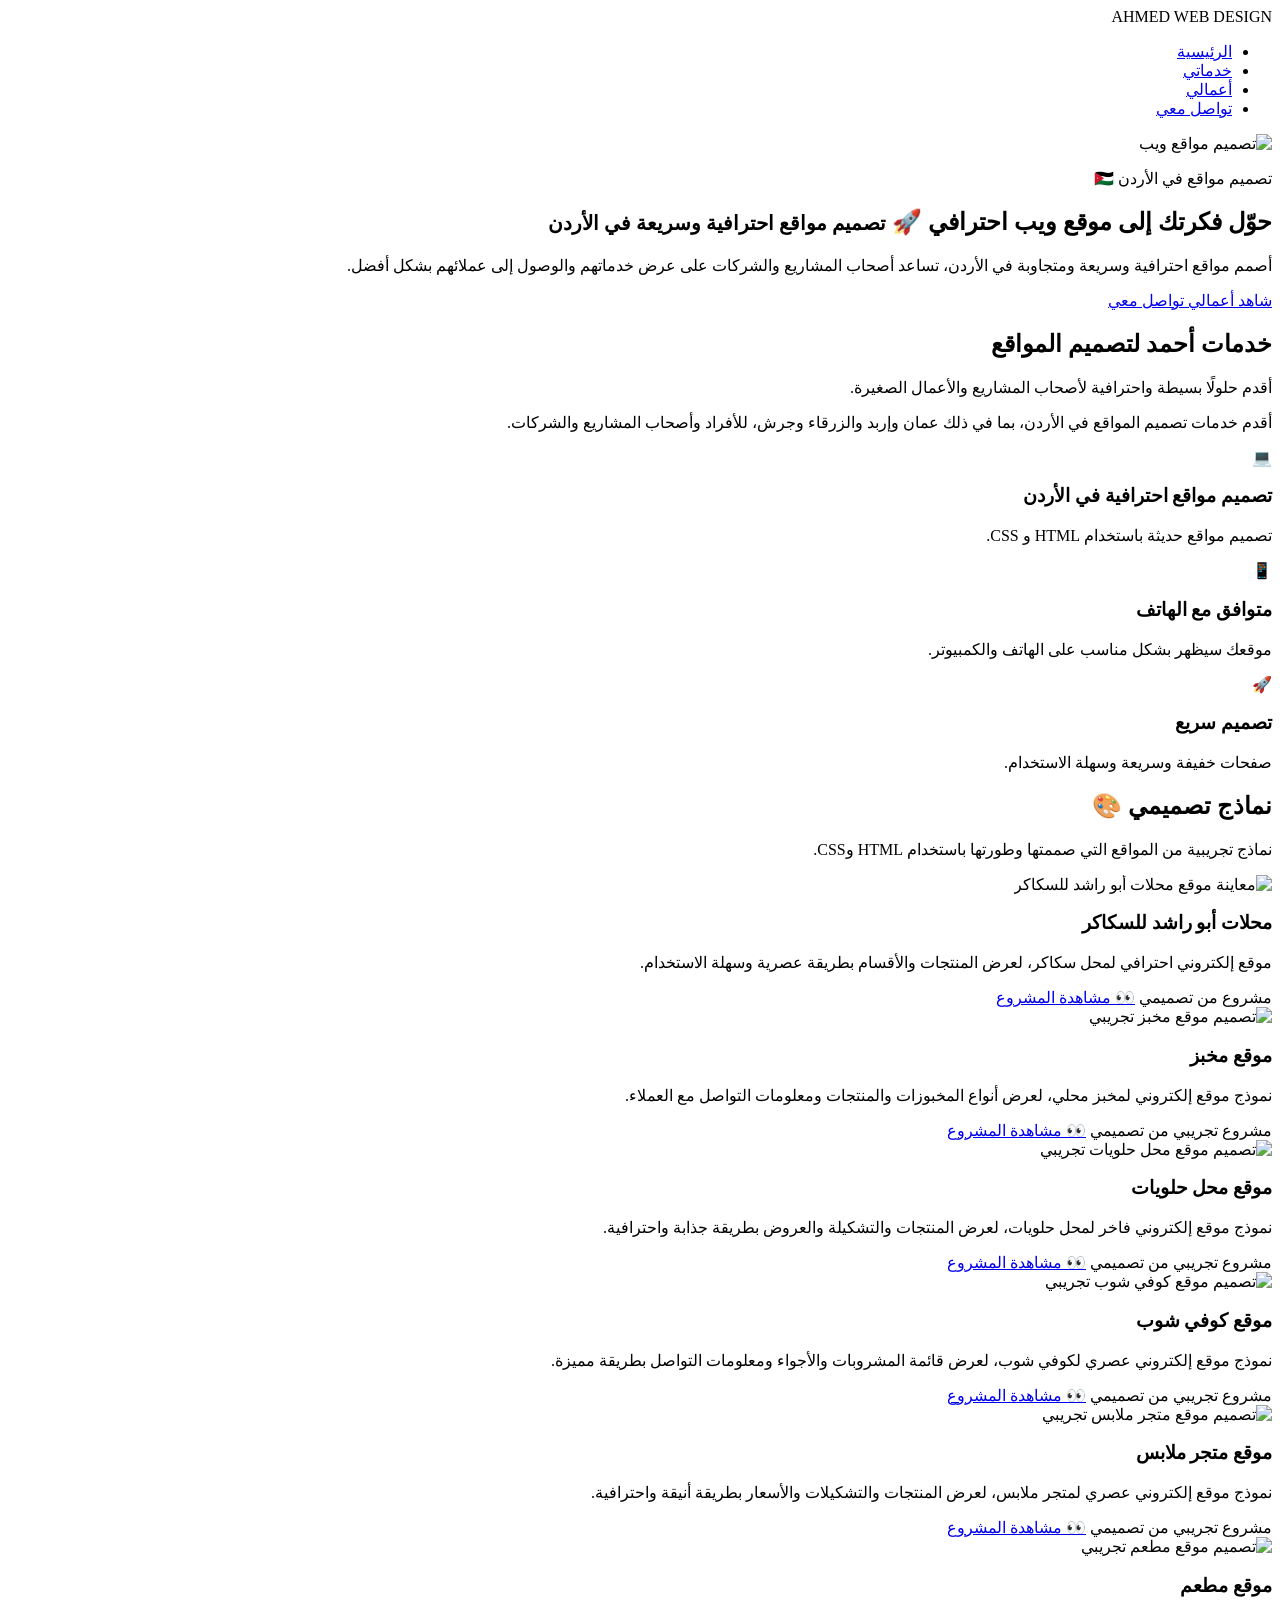
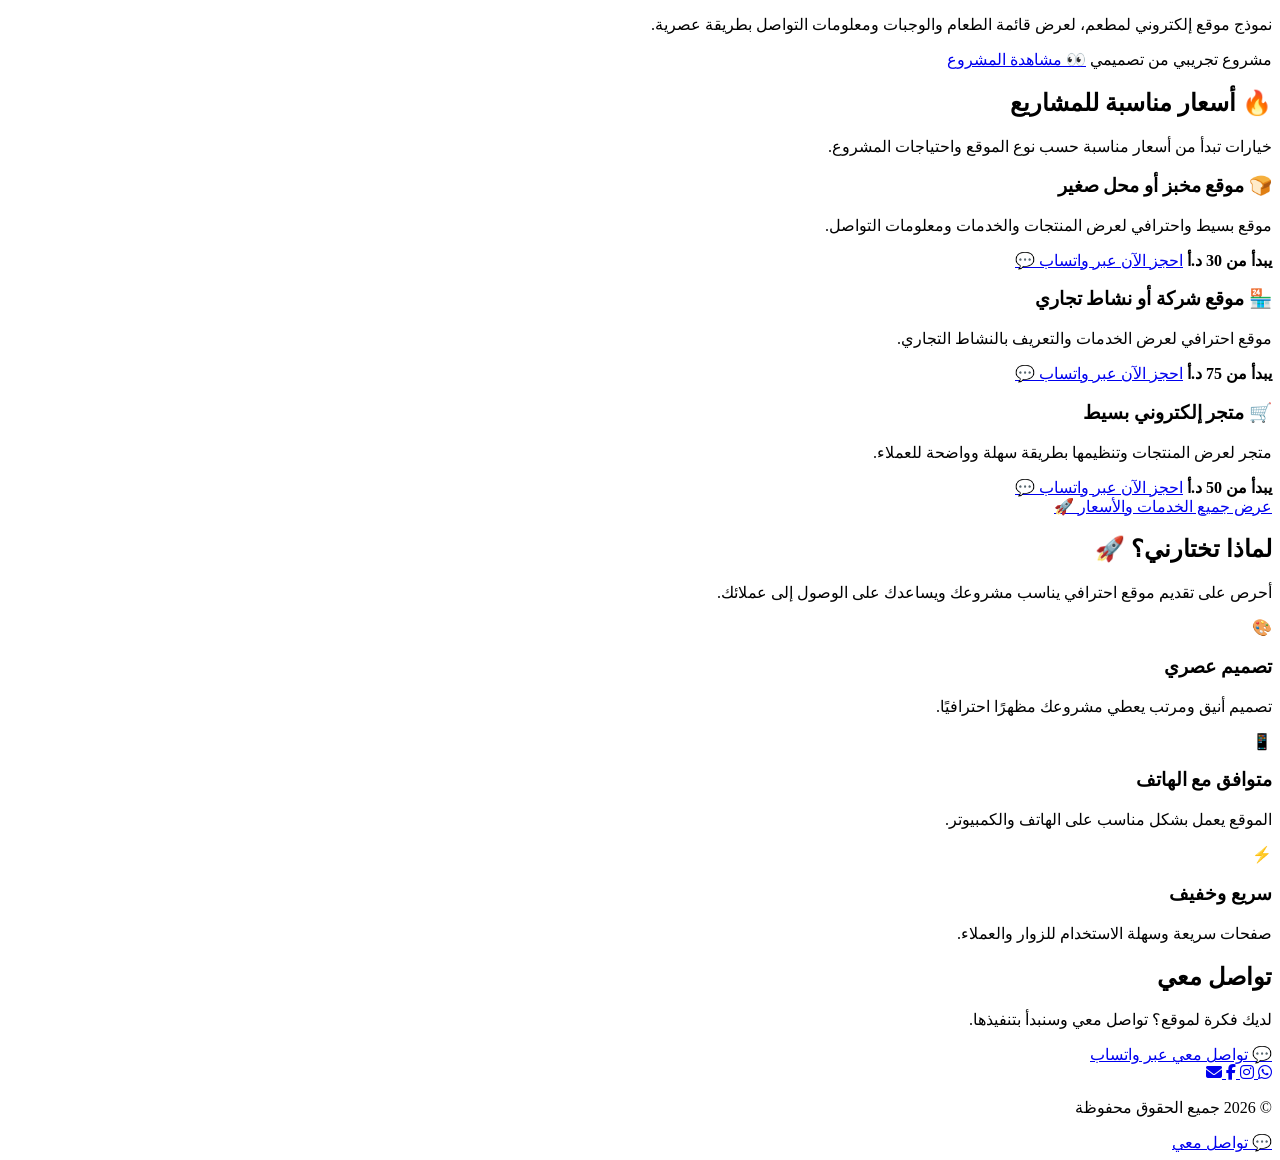
==== commit b979b9cc: "Add initial HTML structure for website" ====
--- a/index.html
+++ b/index.html
@@ -1,622 +1,622 @@
-<!DOCTYPE html>
-<html lang="ar" dir="rtl">
-
-<head>
-    <meta name="google-site-verification" content="6jxbqvMyPEgX5SWOFr3UVp2IcP9GNl1c0wMRyeElgqw" />
-    <meta charset="UTF-8">
-    <meta name="viewport" content="width=device-width, initial-scale=1.0">
-
-    <title>أحمد لتصميم المواقع | تصميم مواقع احترافية في الأردن</title>
-
-    <meta name="description"
-        content="أحمد لتصميم المواقع — تصميم مواقع احترافية وسريعة ومتجاوبة للأفراد والمشاريع والشركات في الأردن بأسعار مناسبة.">
-
-    <meta name="keywords"
-        content="تصميم مواقع في الأردن, تصميم مواقع احترافية, تصميم مواقع في عمان, تصميم مواقع للشركات, تصميم مواقع للأعمال الصغيرة">
-
-    <link rel="stylesheet" href="style.css">
-
-    <link rel="stylesheet"
-        href="https://cdnjs.cloudflare.com/ajax/libs/font-awesome/6.5.2/css/all.min.css">
-
-</head>
-
-<body>
-
-    <!-- =========================
-         القائمة الرئيسية
-    ========================= -->
-
-    <header>
-        <nav>
-
-            <div class="logo">
-                AHMED WEB DESIGN
-            </div>
-
-            <ul>
-                <li><a href="#home">الرئيسية</a></li>
-                <li><a href="services.html">خدماتي</a></li>
-                <li><a href="#work">أعمالي</a></li>
-                <li><a href="#contact">تواصل معي</a></li>
-            </ul>
-
-        </nav>
-    </header>
-
-
-    <!-- =========================
-         الصفحة الرئيسية
-    ========================= -->
-
-    <section id="home" class="hero">
-
-        <div class="hero-image">
-            <img src="web-design.jpg" alt="تصميم مواقع ويب">
-        </div>
-
-        <div class="hero-text">
-
-            <p class="small-title">
-                تصميم مواقع في الأردن 🇯🇴
-            </p>
-
-            <h1>
-                حوّل فكرتك إلى
-                <span>موقع ويب احترافي 🚀</span>
-
-                <small>
-                    تصميم مواقع احترافية وسريعة في الأردن
-                </small>
-            </h1>
-
-            <p>
-                أصمم مواقع احترافية وسريعة ومتجاوبة في الأردن،
-                تساعد أصحاب المشاريع والشركات على عرض خدماتهم
-                والوصول إلى عملائهم بشكل أفضل.
-            </p>
-
-            <div class="buttons">
-
-                <a href="#work" class="btn">
-                    شاهد أعمالي
-                </a>
-
-                <a href="#contact" class="btn secondary">
-                    تواصل معي
-                </a>
-
-            </div>
-
-        </div>
-
-    </section>
-
-
-    <!-- =========================
-         الخدمات
-    ========================= -->
-
-    <section id="services" class="section">
-
-        <h2>
-            خدمات أحمد لتصميم المواقع
-        </h2>
-
-        <p class="section-text">
-            أقدم حلولًا بسيطة واحترافية لأصحاب المشاريع والأعمال الصغيرة.
-        </p>
-
-        <p class="section-text">
-            أقدم خدمات تصميم المواقع في الأردن، بما في ذلك عمان وإربد والزرقاء وجرش،
-            للأفراد وأصحاب المشاريع والشركات.
-        </p>
-
-        <div class="cards">
-
-            <div class="card">
-                <div class="icon">💻</div>
-
-                <h3>
-                    تصميم مواقع احترافية في الأردن
-                </h3>
-
-                <p>
-                    تصميم مواقع حديثة باستخدام HTML و CSS.
-                </p>
-            </div>
-
-
-            <div class="card">
-                <div class="icon">📱</div>
-
-                <h3>
-                    متوافق مع الهاتف
-                </h3>
-
-                <p>
-                    موقعك سيظهر بشكل مناسب على الهاتف والكمبيوتر.
-                </p>
-            </div>
-
-
-            <div class="card">
-                <div class="icon">🚀</div>
-
-                <h3>
-                    تصميم سريع
-                </h3>
-
-                <p>
-                    صفحات خفيفة وسريعة وسهلة الاستخدام.
-                </p>
-            </div>
-
-        </div>
-
-    </section>
-
-
-    <!-- =========================
-         الأعمال
-    ========================= -->
-
-    <section id="work" class="section work">
-
-        <div class="work-title">
-
-            <h2>
-                نماذج تصميمي 🎨
-            </h2>
-
-            <p class="section-text">
-                نماذج تجريبية من المواقع التي صممتها وطورتها باستخدام HTML وCSS.
-            </p>
-
-        </div>
-
-
-        <div class="work-container">
-
-
-            <!-- أبو راشد -->
-
-            <div class="work-card">
-
-    <div class="work-image">
-        <img src="abu-rashed-new/images/محلات ابو راشد للسكاكر🍬.png"
-             alt="معاينة موقع محلات أبو راشد للسكاكر">
-
-    </div>
-
-    <h3>
-        محلات أبو راشد للسكاكر
-    </h3>
-
-    <p>
-        موقع إلكتروني احترافي لمحل سكاكر،
-        لعرض المنتجات والأقسام بطريقة عصرية
-        وسهلة الاستخدام.
-    </p>
-
-    <span class="model-label">
-        مشروع من تصميمي
-    </span>
-
-   <a href="./abu-rashed-new/index.html"
-       class="btn work-btn"
-       target="_blank">
-        👀 مشاهدة المشروع
-    </a>
-
-</div>
-
-
-            <!-- مخبز -->
-
-            <div class="work-card">
-
-    <div class="work-image">
-        <img src="bakery/bakery-demo.png" alt="تصميم موقع مخبز تجريبي">
-    </div>
-
-    <h3>
-        موقع مخبز
-    </h3>
-
-    <p>
-        نموذج موقع إلكتروني لمخبز محلي،
-        لعرض أنواع المخبوزات والمنتجات
-        ومعلومات التواصل مع العملاء.
-    </p>
-
-    <span class="model-label">
-        مشروع تجريبي من تصميمي
-    </span>
-
-    <a href="bakery/bakery.html"
-   class="btn work-btn"
-   target="_blank">
-    👀 مشاهدة المشروع
-</a>
-
-</div>
-
-
-            <!-- محل حلويات -->
-
-           <div class="work-card">
-
-    <div class="work-image">
-        <img src="sweets/sweets-demo.png" alt="تصميم موقع محل حلويات تجريبي">
-    </div>
-
-    <h3>
-        موقع محل حلويات
-    </h3>
-
-    <p>
-        نموذج موقع إلكتروني فاخر لمحل حلويات،
-        لعرض المنتجات والتشكيلة والعروض
-        بطريقة جذابة واحترافية.
-    </p>
-
-    <span class="model-label">
-        مشروع تجريبي من تصميمي
-    </span>
-
-    <a href="sweets/sweets.html"
-   class="btn work-btn"
-   target="_blank">
-    👀 مشاهدة المشروع
-</a>
-
-</div>
-
-
-            <!-- كوفي شوب -->
-
-            <div class="work-card">
-
-    <div class="work-image">
-        <img src="coffee/coffee-demo.png" alt="تصميم موقع كوفي شوب تجريبي">
-    </div>
-
-    <h3>
-        موقع كوفي شوب
-    </h3>
-
-    <p>
-        نموذج موقع إلكتروني عصري لكوفي شوب،
-        لعرض قائمة المشروبات والأجواء
-        ومعلومات التواصل بطريقة مميزة.
-    </p>
-
-    <span class="model-label">
-        مشروع تجريبي من تصميمي
-    </span>
-
-    <a href="coffee/coffee.html"
-   class="btn work-btn"
-   target="_blank">
-    👀 مشاهدة المشروع
-</a>
-
-</div>
-
-
-            <!-- متجر ملابس -->
-
-<div class="work-card">
-
-    <div class="work-image">
-        <img src="clothing/clothing-demo.png" alt="تصميم موقع متجر ملابس تجريبي">
-    </div>
-
-    <h3>
-        موقع متجر ملابس
-    </h3>
-
-    <p>
-        نموذج موقع إلكتروني عصري لمتجر ملابس،
-        لعرض المنتجات والتشكيلات والأسعار
-        بطريقة أنيقة واحترافية.
-    </p>
-
-    <span class="model-label">
-        مشروع تجريبي من تصميمي
-    </span>
-
-    <a href="clothing/clothing.html"
-   class="btn work-btn"
-   target="_blank">
-    👀 مشاهدة المشروع
-</a>
-
-</div>
-
-
-            <!-- مطعم -->
-
-            <div class="work-card">
-
-    <div class="work-image">
-        <img src="restaurant/restaurant-demo.png"
-             alt="تصميم موقع مطعم تجريبي">
-    </div>
-
-    <h3>
-        موقع مطعم
-    </h3>
-
-    <p>
-        نموذج موقع إلكتروني لمطعم،
-        لعرض قائمة الطعام والوجبات
-        ومعلومات التواصل بطريقة عصرية.
-    </p>
-
-    <span class="model-label">
-        مشروع تجريبي من تصميمي
-    </span>
-
-    <a href="restaurant/restaurant.html"
-   class="btn work-btn"
-   target="_blank">
-    👀 مشاهدة المشروع
-</a>
-
-</div>
-
-        </div>
-
-    </section>
-
-
-    <!-- =========================
-         الأسعار
-    ========================= -->
-
-    <section class="offer">
-
-        <h2>
-            🔥 أسعار مناسبة للمشاريع
-        </h2>
-
-        <p>
-            خيارات تبدأ من أسعار مناسبة حسب نوع الموقع واحتياجات المشروع.
-        </p>
-
-
-        <div class="offer-cards">
-
-
-            <div class="offer-card">
-
-                <h3>
-                    🍞 موقع مخبز أو محل صغير
-                </h3>
-
-                <p>
-                    موقع بسيط واحترافي لعرض المنتجات والخدمات ومعلومات التواصل.
-                </p>
-
-                <strong>
-                    يبدأ من 30 د.أ
-                </strong>
-
-                <a href="https://wa.me/962786399983"
-                    class="offer-btn"
-                    target="_blank">
-                    احجز الآن عبر واتساب 💬
-                </a>
-
-            </div>
-
-
-            <div class="offer-card">
-
-                <h3>
-                    🏪 موقع شركة أو نشاط تجاري
-                </h3>
-
-                <p>
-                    موقع احترافي لعرض الخدمات والتعريف بالنشاط التجاري.
-                </p>
-
-                <strong>
-                    يبدأ من 75 د.أ
-                </strong>
-
-                <a href="https://wa.me/962786399983"
-                    class="offer-btn"
-                    target="_blank">
-                    احجز الآن عبر واتساب 💬
-                </a>
-
-            </div>
-
-
-            <div class="offer-card">
-
-                <h3>
-                    🛒 متجر إلكتروني بسيط
-                </h3>
-
-                <p>
-                    متجر لعرض المنتجات وتنظيمها بطريقة سهلة وواضحة للعملاء.
-                </p>
-
-                <strong>
-                    يبدأ من 50 د.أ
-                </strong>
-
-                <a href="https://wa.me/962786399983"
-                    class="offer-btn"
-                    target="_blank">
-                    احجز الآن عبر واتساب 💬
-                </a>
-
-            </div>
-
-        </div>
-
-
-        <a href="services.html" class="btn">
-            عرض جميع الخدمات والأسعار 🚀
-        </a>
-
-    </section>
-
-
-    <!-- =========================
-         لماذا تختارني
-    ========================= -->
-
-    <section class="benefits">
-
-        <h2>
-            لماذا تختارني؟ 🚀
-        </h2>
-
-        <p class="section-text">
-            أحرص على تقديم موقع احترافي يناسب مشروعك ويساعدك على الوصول إلى عملائك.
-        </p>
-
-        <div class="benefits-container">
-
-            <div class="benefit-card">
-
-                <div class="benefit-icon">
-                    🎨
-                </div>
-
-                <h3>
-                    تصميم عصري
-                </h3>
-
-                <p>
-                    تصميم أنيق ومرتب يعطي مشروعك مظهرًا احترافيًا.
-                </p>
-
-            </div>
-
-
-            <div class="benefit-card">
-
-                <div class="benefit-icon">
-                    📱
-                </div>
-
-                <h3>
-                    متوافق مع الهاتف
-                </h3>
-
-                <p>
-                    الموقع يعمل بشكل مناسب على الهاتف والكمبيوتر.
-                </p>
-
-            </div>
-
-
-            <div class="benefit-card">
-
-                <div class="benefit-icon">
-                    ⚡
-                </div>
-
-                <h3>
-                    سريع وخفيف
-                </h3>
-
-                <p>
-                    صفحات سريعة وسهلة الاستخدام للزوار والعملاء.
-                </p>
-
-            </div>
-
-        </div>
-
-    </section>
-
-
-    <!-- =========================
-         التواصل
-    ========================= -->
-
-    <section id="contact" class="contact">
-
-        <h2>
-            تواصل معي
-        </h2>
-
-        <p>
-            لديك فكرة لموقع؟ تواصل معي وسنبدأ بتنفيذها.
-        </p>
-
-        <a href="https://wa.me/962786399983"
-            class="contact-btn"
-            target="_blank">
-            💬 تواصل معي عبر واتساب
-        </a>
-
-
-        <div class="social-icons">
-
-            <a href="https://wa.me/962786399983"
-                target="_blank"
-                aria-label="WhatsApp">
-                <i class="fa-brands fa-whatsapp"></i>
-            </a>
-
-            <a href="https://www.instagram.com/ahm4d_a23r?stkn=MXZ5YTVxZGtxMzM0dw=="
-                target="_blank"
-                aria-label="Instagram">
-                <i class="fa-brands fa-instagram"></i>
-            </a>
-
-            <a href="https://www.facebook.com/share/1RWwcfWX51/"
-                target="_blank"
-                aria-label="Facebook">
-                <i class="fa-brands fa-facebook-f"></i>
-            </a>
-
-            <a href="https://mail.google.com/mail/?view=cm&fs=1&to=aboshabahmed5@gmail.com"
-                target="_blank"
-                aria-label="Email">
-                <i class="fa-solid fa-envelope"></i>
-            </a>
-
-        </div>
-
-    </section>
-
-
-    <!-- =========================
-         الفوتر
-    ========================= -->
-
-    <footer>
-
-        <p>
-            © 2026 جميع الحقوق محفوظة
-        </p>
-
-    </footer>
-
-
-    <!-- زر واتساب -->
-
-    <a href="https://wa.me/962786399983"
-        class="whatsapp-button"
-        target="_blank"
-        aria-label="تواصل معي عبر واتساب">
-
-        💬
-        <span>
-            تواصل معي
-        </span>
-
-    </a>
-
-</body>
-</html>+<!DOCTYPE html>
+<html lang="ar" dir="rtl">
+
+<head>
+    <meta name="google-site-verification" content="6jxbqvMyPEgX5SWOFr3UVp2IcP9GNl1c0wMRyeElgqw" />
+    <meta charset="UTF-8">
+    <meta name="viewport" content="width=device-width, initial-scale=1.0">
+
+    <title>أحمد لتصميم المواقع | تصميم مواقع احترافية في الأردن</title>
+
+    <meta name="description"
+        content="أحمد لتصميم المواقع — تصميم مواقع احترافية وسريعة ومتجاوبة للأفراد والمشاريع والشركات في الأردن بأسعار مناسبة.">
+
+    <meta name="keywords"
+        content="تصميم مواقع في الأردن, تصميم مواقع احترافية, تصميم مواقع في عمان, تصميم مواقع للشركات, تصميم مواقع للأعمال الصغيرة">
+
+    <link rel="stylesheet" href="style.css">
+
+    <link rel="stylesheet"
+        href="https://cdnjs.cloudflare.com/ajax/libs/font-awesome/6.5.2/css/all.min.css">
+
+</head>
+
+<body>
+
+    <!-- =========================
+         القائمة الرئيسية
+    ========================= -->
+
+    <header>
+        <nav>
+
+            <div class="logo">
+                AHMED WEB DESIGN
+            </div>
+
+            <ul>
+                <li><a href="#home">الرئيسية</a></li>
+                <li><a href="services.html">خدماتي</a></li>
+                <li><a href="#work">أعمالي</a></li>
+                <li><a href="#contact">تواصل معي</a></li>
+            </ul>
+
+        </nav>
+    </header>
+
+
+    <!-- =========================
+         الصفحة الرئيسية
+    ========================= -->
+
+    <section id="home" class="hero">
+
+        <div class="hero-image">
+            <img src="web-design.jpg" alt="تصميم مواقع ويب">
+        </div>
+
+        <div class="hero-text">
+
+            <p class="small-title">
+                تصميم مواقع في الأردن 🇯🇴
+            </p>
+
+            <h1>
+                حوّل فكرتك إلى
+                <span>موقع ويب احترافي 🚀</span>
+
+                <small>
+                    تصميم مواقع احترافية وسريعة في الأردن
+                </small>
+            </h1>
+
+            <p>
+                أصمم مواقع احترافية وسريعة ومتجاوبة في الأردن،
+                تساعد أصحاب المشاريع والشركات على عرض خدماتهم
+                والوصول إلى عملائهم بشكل أفضل.
+            </p>
+
+            <div class="buttons">
+
+                <a href="#work" class="btn">
+                    شاهد أعمالي
+                </a>
+
+                <a href="#contact" class="btn secondary">
+                    تواصل معي
+                </a>
+
+            </div>
+
+        </div>
+
+    </section>
+
+
+    <!-- =========================
+         الخدمات
+    ========================= -->
+
+    <section id="services" class="section">
+
+        <h2>
+            خدمات أحمد لتصميم المواقع
+        </h2>
+
+        <p class="section-text">
+            أقدم حلولًا بسيطة واحترافية لأصحاب المشاريع والأعمال الصغيرة.
+        </p>
+
+        <p class="section-text">
+            أقدم خدمات تصميم المواقع في الأردن، بما في ذلك عمان وإربد والزرقاء وجرش،
+            للأفراد وأصحاب المشاريع والشركات.
+        </p>
+
+        <div class="cards">
+
+            <div class="card">
+                <div class="icon">💻</div>
+
+                <h3>
+                    تصميم مواقع احترافية في الأردن
+                </h3>
+
+                <p>
+                    تصميم مواقع حديثة باستخدام HTML و CSS.
+                </p>
+            </div>
+
+
+            <div class="card">
+                <div class="icon">📱</div>
+
+                <h3>
+                    متوافق مع الهاتف
+                </h3>
+
+                <p>
+                    موقعك سيظهر بشكل مناسب على الهاتف والكمبيوتر.
+                </p>
+            </div>
+
+
+            <div class="card">
+                <div class="icon">🚀</div>
+
+                <h3>
+                    تصميم سريع
+                </h3>
+
+                <p>
+                    صفحات خفيفة وسريعة وسهلة الاستخدام.
+                </p>
+            </div>
+
+        </div>
+
+    </section>
+
+
+    <!-- =========================
+         الأعمال
+    ========================= -->
+
+    <section id="work" class="section work">
+
+        <div class="work-title">
+
+            <h2>
+                نماذج تصميمي 🎨
+            </h2>
+
+            <p class="section-text">
+                نماذج تجريبية من المواقع التي صممتها وطورتها باستخدام HTML وCSS.
+            </p>
+
+        </div>
+
+
+        <div class="work-container">
+
+
+            <!-- أبو راشد -->
+
+            <div class="work-card">
+
+    <div class="work-image">
+        <img src="abu-rashed-new/images/محلات ابو راشد للسكاكر🍬.png"
+             alt="معاينة موقع محلات أبو راشد للسكاكر">
+
+    </div>
+
+    <h3>
+        محلات أبو راشد للسكاكر
+    </h3>
+
+    <p>
+        موقع إلكتروني احترافي لمحل سكاكر،
+        لعرض المنتجات والأقسام بطريقة عصرية
+        وسهلة الاستخدام.
+    </p>
+
+    <span class="model-label">
+        مشروع من تصميمي
+    </span>
+
+   <a href="./abu-rashed-new/index.html"
+       class="btn work-btn"
+       target="_blank">
+        👀 مشاهدة المشروع
+    </a>
+
+</div>
+
+
+            <!-- مخبز -->
+
+            <div class="work-card">
+
+    <div class="work-image">
+        <img src="bakery/bakery-demo.png" alt="تصميم موقع مخبز تجريبي">
+    </div>
+
+    <h3>
+        موقع مخبز
+    </h3>
+
+    <p>
+        نموذج موقع إلكتروني لمخبز محلي،
+        لعرض أنواع المخبوزات والمنتجات
+        ومعلومات التواصل مع العملاء.
+    </p>
+
+    <span class="model-label">
+        مشروع تجريبي من تصميمي
+    </span>
+
+    <a href="bakery/bakery.html"
+   class="btn work-btn"
+   target="_blank">
+    👀 مشاهدة المشروع
+</a>
+
+</div>
+
+
+            <!-- محل حلويات -->
+
+           <div class="work-card">
+
+    <div class="work-image">
+        <img src="sweets/sweets-demo.png" alt="تصميم موقع محل حلويات تجريبي">
+    </div>
+
+    <h3>
+        موقع محل حلويات
+    </h3>
+
+    <p>
+        نموذج موقع إلكتروني فاخر لمحل حلويات،
+        لعرض المنتجات والتشكيلة والعروض
+        بطريقة جذابة واحترافية.
+    </p>
+
+    <span class="model-label">
+        مشروع تجريبي من تصميمي
+    </span>
+
+    <a href="sweets/sweets.html"
+   class="btn work-btn"
+   target="_blank">
+    👀 مشاهدة المشروع
+</a>
+
+</div>
+
+
+            <!-- كوفي شوب -->
+
+            <div class="work-card">
+
+    <div class="work-image">
+        <img src="coffee/coffee-demo.png" alt="تصميم موقع كوفي شوب تجريبي">
+    </div>
+
+    <h3>
+        موقع كوفي شوب
+    </h3>
+
+    <p>
+        نموذج موقع إلكتروني عصري لكوفي شوب،
+        لعرض قائمة المشروبات والأجواء
+        ومعلومات التواصل بطريقة مميزة.
+    </p>
+
+    <span class="model-label">
+        مشروع تجريبي من تصميمي
+    </span>
+
+    <a href="coffee/coffee.html"
+   class="btn work-btn"
+   target="_blank">
+    👀 مشاهدة المشروع
+</a>
+
+</div>
+
+
+            <!-- متجر ملابس -->
+
+<div class="work-card">
+
+    <div class="work-image">
+        <img src="clothing/clothing-demo.png" alt="تصميم موقع متجر ملابس تجريبي">
+    </div>
+
+    <h3>
+        موقع متجر ملابس
+    </h3>
+
+    <p>
+        نموذج موقع إلكتروني عصري لمتجر ملابس،
+        لعرض المنتجات والتشكيلات والأسعار
+        بطريقة أنيقة واحترافية.
+    </p>
+
+    <span class="model-label">
+        مشروع تجريبي من تصميمي
+    </span>
+
+    <a href="clothing/clothing.html"
+   class="btn work-btn"
+   target="_blank">
+    👀 مشاهدة المشروع
+</a>
+
+</div>
+
+
+            <!-- مطعم -->
+
+            <div class="work-card">
+
+    <div class="work-image">
+        <img src="restaurant/restaurant-demo.png"
+             alt="تصميم موقع مطعم تجريبي">
+    </div>
+
+    <h3>
+        موقع مطعم
+    </h3>
+
+    <p>
+        نموذج موقع إلكتروني لمطعم،
+        لعرض قائمة الطعام والوجبات
+        ومعلومات التواصل بطريقة عصرية.
+    </p>
+
+    <span class="model-label">
+        مشروع تجريبي من تصميمي
+    </span>
+
+    <a href="restaurant/restaurant.html"
+   class="btn work-btn"
+   target="_blank">
+    👀 مشاهدة المشروع
+</a>
+
+</div>
+
+        </div>
+
+    </section>
+
+
+    <!-- =========================
+         الأسعار
+    ========================= -->
+
+    <section class="offer">
+
+        <h2>
+            🔥 أسعار مناسبة للمشاريع
+        </h2>
+
+        <p>
+            خيارات تبدأ من أسعار مناسبة حسب نوع الموقع واحتياجات المشروع.
+        </p>
+
+
+        <div class="offer-cards">
+
+
+            <div class="offer-card">
+
+                <h3>
+                    🍞 موقع مخبز أو محل صغير
+                </h3>
+
+                <p>
+                    موقع بسيط واحترافي لعرض المنتجات والخدمات ومعلومات التواصل.
+                </p>
+
+                <strong>
+                    يبدأ من 30 د.أ
+                </strong>
+
+                <a href="https://wa.me/962786399983"
+                    class="offer-btn"
+                    target="_blank">
+                    احجز الآن عبر واتساب 💬
+                </a>
+
+            </div>
+
+
+            <div class="offer-card">
+
+                <h3>
+                    🏪 موقع شركة أو نشاط تجاري
+                </h3>
+
+                <p>
+                    موقع احترافي لعرض الخدمات والتعريف بالنشاط التجاري.
+                </p>
+
+                <strong>
+                    يبدأ من 75 د.أ
+                </strong>
+
+                <a href="https://wa.me/962786399983"
+                    class="offer-btn"
+                    target="_blank">
+                    احجز الآن عبر واتساب 💬
+                </a>
+
+            </div>
+
+
+            <div class="offer-card">
+
+                <h3>
+                    🛒 متجر إلكتروني بسيط
+                </h3>
+
+                <p>
+                    متجر لعرض المنتجات وتنظيمها بطريقة سهلة وواضحة للعملاء.
+                </p>
+
+                <strong>
+                    يبدأ من 50 د.أ
+                </strong>
+
+                <a href="https://wa.me/962786399983"
+                    class="offer-btn"
+                    target="_blank">
+                    احجز الآن عبر واتساب 💬
+                </a>
+
+            </div>
+
+        </div>
+
+
+        <a href="services.html" class="btn">
+            عرض جميع الخدمات والأسعار 🚀
+        </a>
+
+    </section>
+
+
+    <!-- =========================
+         لماذا تختارني
+    ========================= -->
+
+    <section class="benefits">
+
+        <h2>
+            لماذا تختارني؟ 🚀
+        </h2>
+
+        <p class="section-text">
+            أحرص على تقديم موقع احترافي يناسب مشروعك ويساعدك على الوصول إلى عملائك.
+        </p>
+
+        <div class="benefits-container">
+
+            <div class="benefit-card">
+
+                <div class="benefit-icon">
+                    🎨
+                </div>
+
+                <h3>
+                    تصميم عصري
+                </h3>
+
+                <p>
+                    تصميم أنيق ومرتب يعطي مشروعك مظهرًا احترافيًا.
+                </p>
+
+            </div>
+
+
+            <div class="benefit-card">
+
+                <div class="benefit-icon">
+                    📱
+                </div>
+
+                <h3>
+                    متوافق مع الهاتف
+                </h3>
+
+                <p>
+                    الموقع يعمل بشكل مناسب على الهاتف والكمبيوتر.
+                </p>
+
+            </div>
+
+
+            <div class="benefit-card">
+
+                <div class="benefit-icon">
+                    ⚡
+                </div>
+
+                <h3>
+                    سريع وخفيف
+                </h3>
+
+                <p>
+                    صفحات سريعة وسهلة الاستخدام للزوار والعملاء.
+                </p>
+
+            </div>
+
+        </div>
+
+    </section>
+
+
+    <!-- =========================
+         التواصل
+    ========================= -->
+
+    <section id="contact" class="contact">
+
+        <h2>
+            تواصل معي
+        </h2>
+
+        <p>
+            لديك فكرة لموقع؟ تواصل معي وسنبدأ بتنفيذها.
+        </p>
+
+        <a href="https://wa.me/962786399983"
+            class="contact-btn"
+            target="_blank">
+            💬 تواصل معي عبر واتساب
+        </a>
+
+
+        <div class="social-icons">
+
+            <a href="https://wa.me/962786399983"
+                target="_blank"
+                aria-label="WhatsApp">
+                <i class="fa-brands fa-whatsapp"></i>
+            </a>
+
+            <a href="https://www.instagram.com/ahm4d_a23r?stkn=MXZ5YTVxZGtxMzM0dw=="
+                target="_blank"
+                aria-label="Instagram">
+                <i class="fa-brands fa-instagram"></i>
+            </a>
+
+            <a href="https://www.facebook.com/share/1RWwcfWX51/"
+                target="_blank"
+                aria-label="Facebook">
+                <i class="fa-brands fa-facebook-f"></i>
+            </a>
+
+            <a href="https://mail.google.com/mail/?view=cm&fs=1&to=aboshabahmed5@gmail.com"
+                target="_blank"
+                aria-label="Email">
+                <i class="fa-solid fa-envelope"></i>
+            </a>
+
+        </div>
+
+    </section>
+
+
+    <!-- =========================
+         الفوتر
+    ========================= -->
+
+    <footer>
+
+        <p>
+            © 2026 جميع الحقوق محفوظة
+        </p>
+
+    </footer>
+
+
+    <!-- زر واتساب -->
+
+    <a href="https://wa.me/962786399983"
+        class="whatsapp-button"
+        target="_blank"
+        aria-label="تواصل معي عبر واتساب">
+
+        💬
+        <span>
+            تواصل معي
+        </span>
+
+    </a>
+
+</body>
+</html>
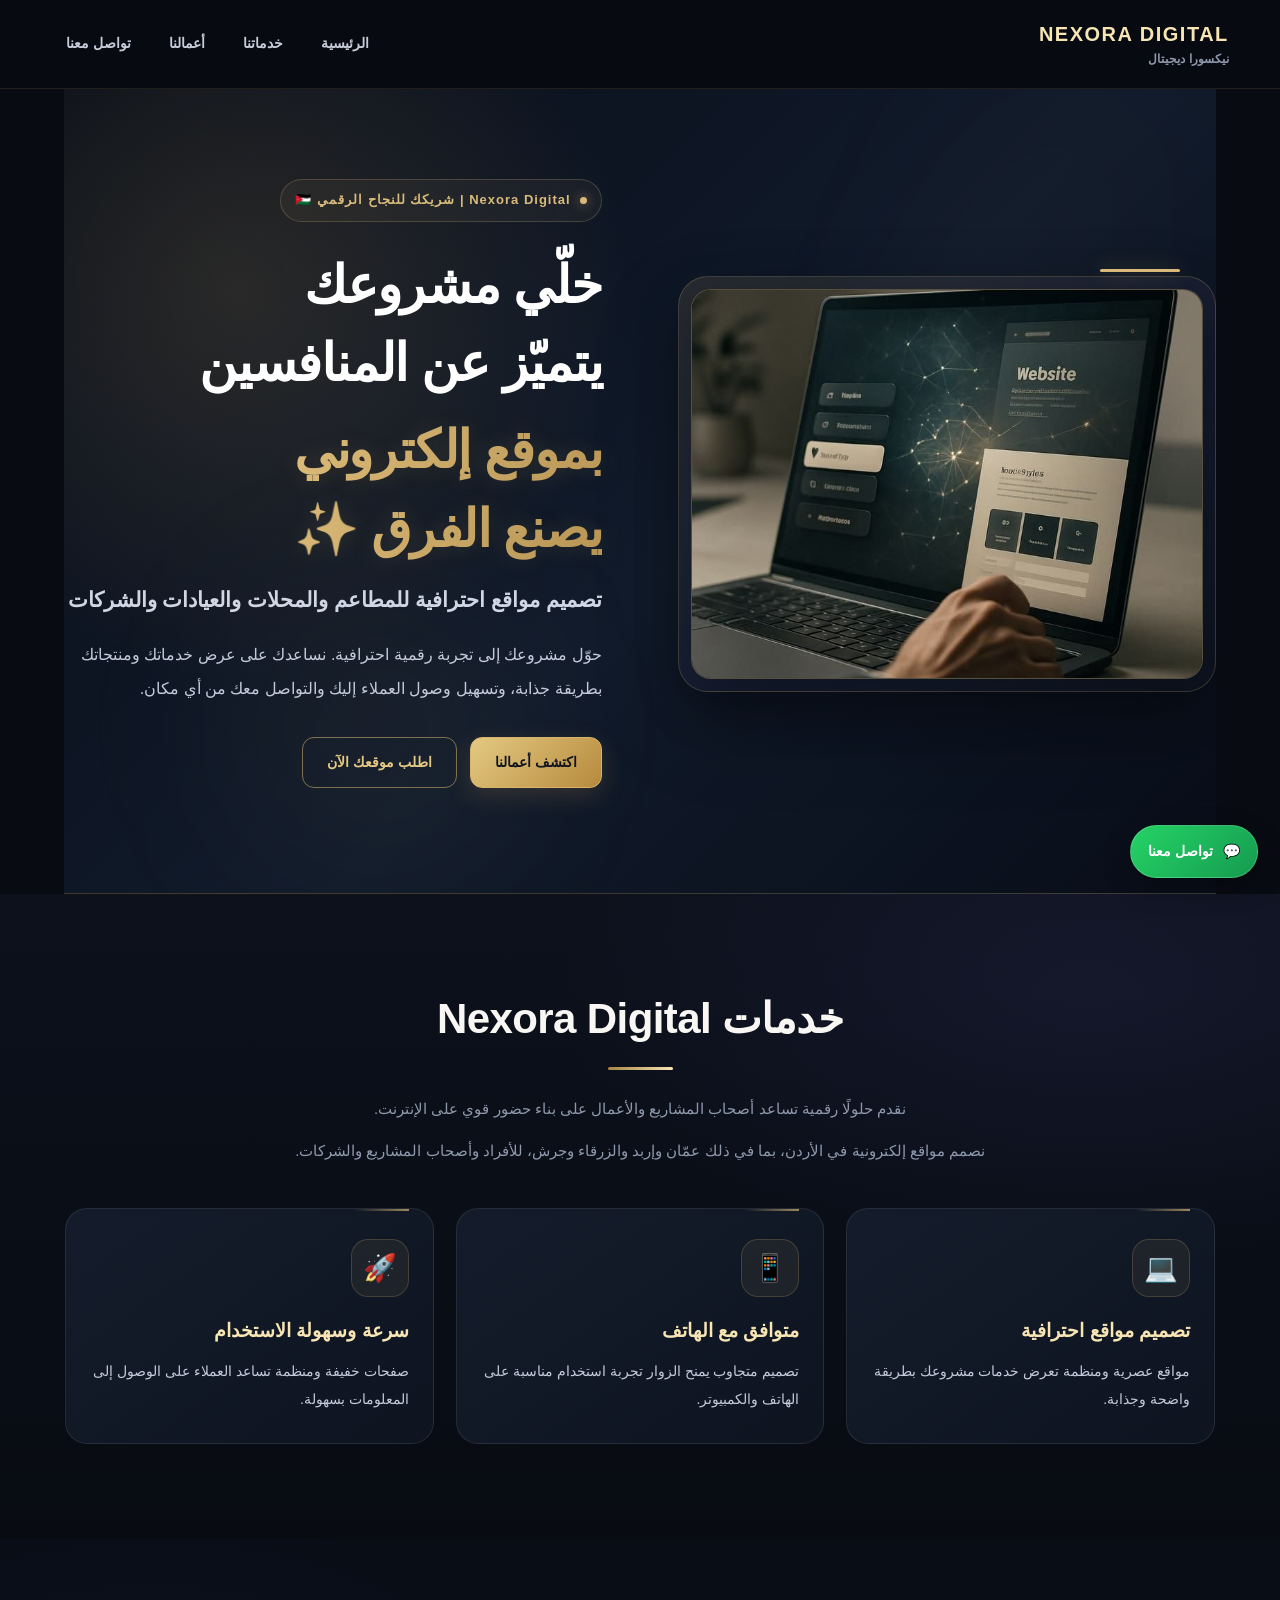
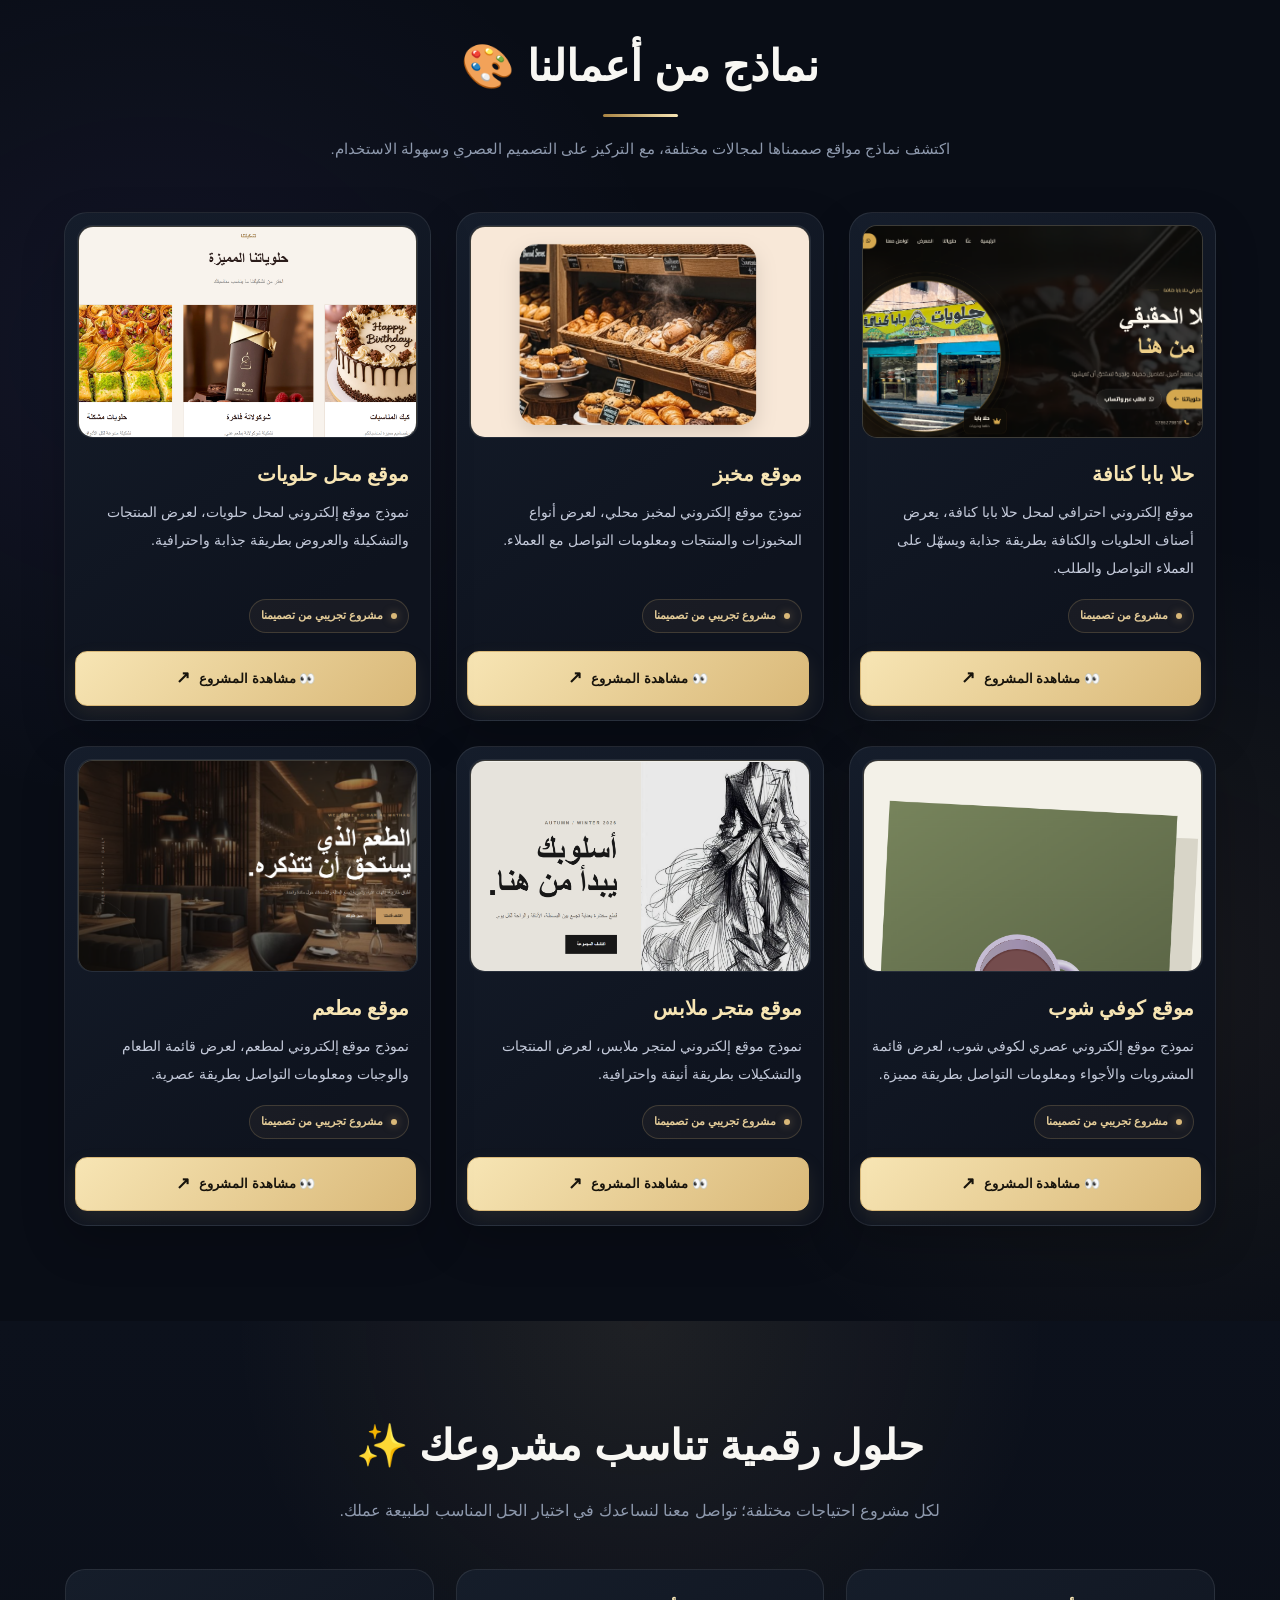
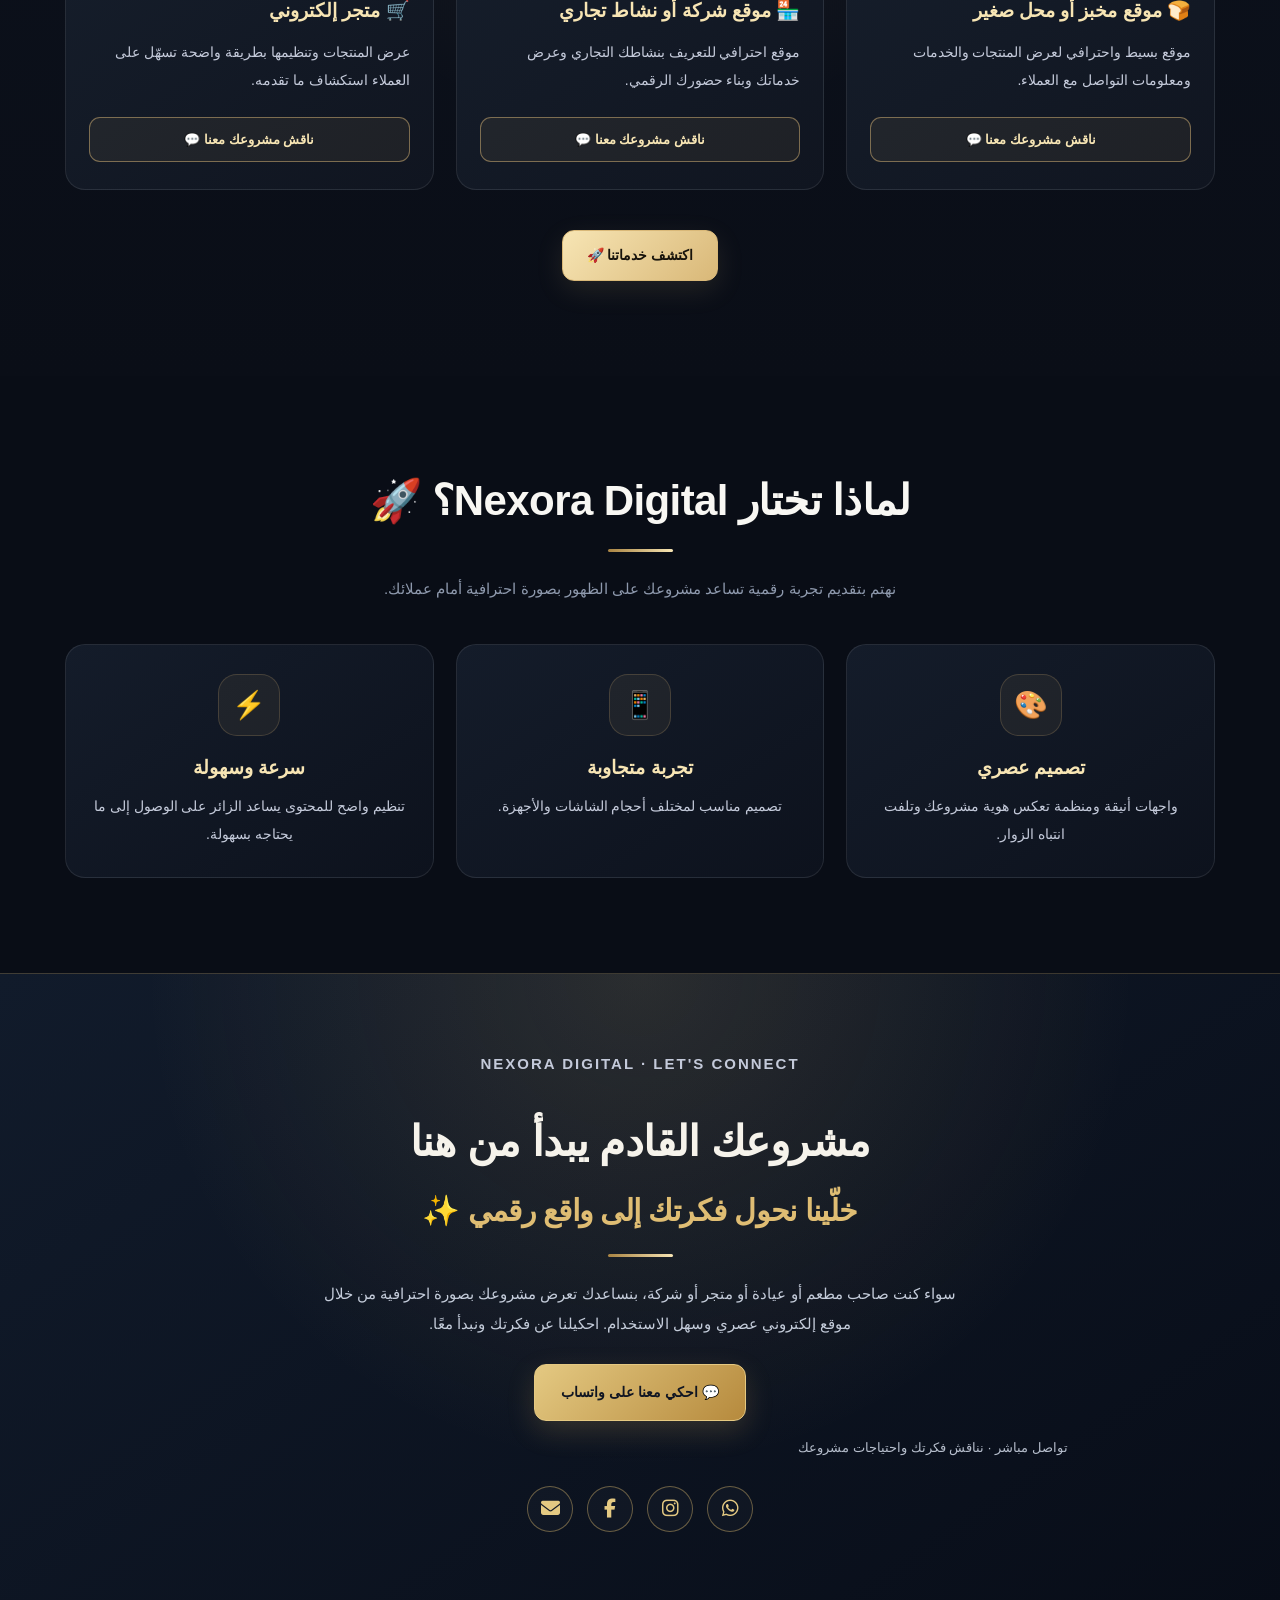
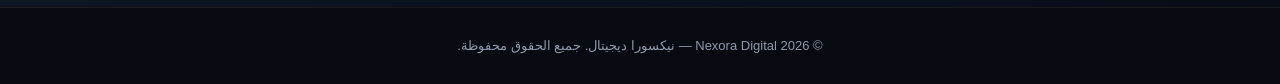
==== commit 6d6ed3d0: "Add files via upload" ====
--- a/index.html
+++ b/index.html
@@ -1,622 +1,634 @@
-<!DOCTYPE html>
-<html lang="ar" dir="rtl">
-
-<head>
-    <meta name="google-site-verification" content="6jxbqvMyPEgX5SWOFr3UVp2IcP9GNl1c0wMRyeElgqw" />
-    <meta charset="UTF-8">
-    <meta name="viewport" content="width=device-width, initial-scale=1.0">
-
-    <title>أحمد لتصميم المواقع | تصميم مواقع احترافية في الأردن</title>
-
-    <meta name="description"
-        content="أحمد لتصميم المواقع — تصميم مواقع احترافية وسريعة ومتجاوبة للأفراد والمشاريع والشركات في الأردن بأسعار مناسبة.">
-
-    <meta name="keywords"
-        content="تصميم مواقع في الأردن, تصميم مواقع احترافية, تصميم مواقع في عمان, تصميم مواقع للشركات, تصميم مواقع للأعمال الصغيرة">
-
-    <link rel="stylesheet" href="style.css">
-
-    <link rel="stylesheet"
-        href="https://cdnjs.cloudflare.com/ajax/libs/font-awesome/6.5.2/css/all.min.css">
-
-</head>
-
-<body>
-
-    <!-- =========================
-         القائمة الرئيسية
-    ========================= -->
-
-    <header>
-        <nav>
-
-            <div class="logo">
-                AHMED WEB DESIGN
-            </div>
-
-            <ul>
-                <li><a href="#home">الرئيسية</a></li>
-                <li><a href="services.html">خدماتي</a></li>
-                <li><a href="#work">أعمالي</a></li>
-                <li><a href="#contact">تواصل معي</a></li>
-            </ul>
-
-        </nav>
-    </header>
-
-
-    <!-- =========================
-         الصفحة الرئيسية
-    ========================= -->
-
-    <section id="home" class="hero">
-
-        <div class="hero-image">
-            <img src="web-design.jpg" alt="تصميم مواقع ويب">
-        </div>
-
-        <div class="hero-text">
-
-            <p class="small-title">
-                تصميم مواقع في الأردن 🇯🇴
-            </p>
-
-            <h1>
-                حوّل فكرتك إلى
-                <span>موقع ويب احترافي 🚀</span>
-
-                <small>
-                    تصميم مواقع احترافية وسريعة في الأردن
-                </small>
-            </h1>
-
-            <p>
-                أصمم مواقع احترافية وسريعة ومتجاوبة في الأردن،
-                تساعد أصحاب المشاريع والشركات على عرض خدماتهم
-                والوصول إلى عملائهم بشكل أفضل.
-            </p>
-
-            <div class="buttons">
-
-                <a href="#work" class="btn">
-                    شاهد أعمالي
-                </a>
-
-                <a href="#contact" class="btn secondary">
-                    تواصل معي
-                </a>
-
-            </div>
-
-        </div>
-
-    </section>
-
-
-    <!-- =========================
-         الخدمات
-    ========================= -->
-
-    <section id="services" class="section">
-
-        <h2>
-            خدمات أحمد لتصميم المواقع
-        </h2>
-
-        <p class="section-text">
-            أقدم حلولًا بسيطة واحترافية لأصحاب المشاريع والأعمال الصغيرة.
-        </p>
-
-        <p class="section-text">
-            أقدم خدمات تصميم المواقع في الأردن، بما في ذلك عمان وإربد والزرقاء وجرش،
-            للأفراد وأصحاب المشاريع والشركات.
-        </p>
-
-        <div class="cards">
-
-            <div class="card">
-                <div class="icon">💻</div>
-
-                <h3>
-                    تصميم مواقع احترافية في الأردن
-                </h3>
-
-                <p>
-                    تصميم مواقع حديثة باستخدام HTML و CSS.
-                </p>
-            </div>
-
-
-            <div class="card">
-                <div class="icon">📱</div>
-
-                <h3>
-                    متوافق مع الهاتف
-                </h3>
-
-                <p>
-                    موقعك سيظهر بشكل مناسب على الهاتف والكمبيوتر.
-                </p>
-            </div>
-
-
-            <div class="card">
-                <div class="icon">🚀</div>
-
-                <h3>
-                    تصميم سريع
-                </h3>
-
-                <p>
-                    صفحات خفيفة وسريعة وسهلة الاستخدام.
-                </p>
-            </div>
-
-        </div>
-
-    </section>
-
-
-    <!-- =========================
-         الأعمال
-    ========================= -->
-
-    <section id="work" class="section work">
-
-        <div class="work-title">
-
-            <h2>
-                نماذج تصميمي 🎨
-            </h2>
-
-            <p class="section-text">
-                نماذج تجريبية من المواقع التي صممتها وطورتها باستخدام HTML وCSS.
-            </p>
-
-        </div>
-
-
-        <div class="work-container">
-
-
-            <!-- أبو راشد -->
-
-            <div class="work-card">
-
-    <div class="work-image">
-        <img src="abu-rashed-new/images/محلات ابو راشد للسكاكر🍬.png"
-             alt="معاينة موقع محلات أبو راشد للسكاكر">
-
-    </div>
-
-    <h3>
-        محلات أبو راشد للسكاكر
-    </h3>
-
-    <p>
-        موقع إلكتروني احترافي لمحل سكاكر،
-        لعرض المنتجات والأقسام بطريقة عصرية
-        وسهلة الاستخدام.
-    </p>
-
-    <span class="model-label">
-        مشروع من تصميمي
-    </span>
-
-   <a href="./abu-rashed-new/index.html"
-       class="btn work-btn"
-       target="_blank">
-        👀 مشاهدة المشروع
-    </a>
-
-</div>
-
-
-            <!-- مخبز -->
-
-            <div class="work-card">
-
-    <div class="work-image">
-        <img src="bakery/bakery-demo.png" alt="تصميم موقع مخبز تجريبي">
-    </div>
-
-    <h3>
-        موقع مخبز
-    </h3>
-
-    <p>
-        نموذج موقع إلكتروني لمخبز محلي،
-        لعرض أنواع المخبوزات والمنتجات
-        ومعلومات التواصل مع العملاء.
-    </p>
-
-    <span class="model-label">
-        مشروع تجريبي من تصميمي
-    </span>
-
-    <a href="bakery/bakery.html"
-   class="btn work-btn"
-   target="_blank">
-    👀 مشاهدة المشروع
-</a>
-
-</div>
-
-
-            <!-- محل حلويات -->
-
-           <div class="work-card">
-
-    <div class="work-image">
-        <img src="sweets/sweets-demo.png" alt="تصميم موقع محل حلويات تجريبي">
-    </div>
-
-    <h3>
-        موقع محل حلويات
-    </h3>
-
-    <p>
-        نموذج موقع إلكتروني فاخر لمحل حلويات،
-        لعرض المنتجات والتشكيلة والعروض
-        بطريقة جذابة واحترافية.
-    </p>
-
-    <span class="model-label">
-        مشروع تجريبي من تصميمي
-    </span>
-
-    <a href="sweets/sweets.html"
-   class="btn work-btn"
-   target="_blank">
-    👀 مشاهدة المشروع
-</a>
-
-</div>
-
-
-            <!-- كوفي شوب -->
-
-            <div class="work-card">
-
-    <div class="work-image">
-        <img src="coffee/coffee-demo.png" alt="تصميم موقع كوفي شوب تجريبي">
-    </div>
-
-    <h3>
-        موقع كوفي شوب
-    </h3>
-
-    <p>
-        نموذج موقع إلكتروني عصري لكوفي شوب،
-        لعرض قائمة المشروبات والأجواء
-        ومعلومات التواصل بطريقة مميزة.
-    </p>
-
-    <span class="model-label">
-        مشروع تجريبي من تصميمي
-    </span>
-
-    <a href="coffee/coffee.html"
-   class="btn work-btn"
-   target="_blank">
-    👀 مشاهدة المشروع
-</a>
-
-</div>
-
-
-            <!-- متجر ملابس -->
-
-<div class="work-card">
-
-    <div class="work-image">
-        <img src="clothing/clothing-demo.png" alt="تصميم موقع متجر ملابس تجريبي">
-    </div>
-
-    <h3>
-        موقع متجر ملابس
-    </h3>
-
-    <p>
-        نموذج موقع إلكتروني عصري لمتجر ملابس،
-        لعرض المنتجات والتشكيلات والأسعار
-        بطريقة أنيقة واحترافية.
-    </p>
-
-    <span class="model-label">
-        مشروع تجريبي من تصميمي
-    </span>
-
-    <a href="clothing/clothing.html"
-   class="btn work-btn"
-   target="_blank">
-    👀 مشاهدة المشروع
-</a>
-
-</div>
-
-
-            <!-- مطعم -->
-
-            <div class="work-card">
-
-    <div class="work-image">
-        <img src="restaurant/restaurant-demo.png"
-             alt="تصميم موقع مطعم تجريبي">
-    </div>
-
-    <h3>
-        موقع مطعم
-    </h3>
-
-    <p>
-        نموذج موقع إلكتروني لمطعم،
-        لعرض قائمة الطعام والوجبات
-        ومعلومات التواصل بطريقة عصرية.
-    </p>
-
-    <span class="model-label">
-        مشروع تجريبي من تصميمي
-    </span>
-
-    <a href="restaurant/restaurant.html"
-   class="btn work-btn"
-   target="_blank">
-    👀 مشاهدة المشروع
-</a>
-
-</div>
-
-        </div>
-
-    </section>
-
-
-    <!-- =========================
-         الأسعار
-    ========================= -->
-
-    <section class="offer">
-
-        <h2>
-            🔥 أسعار مناسبة للمشاريع
-        </h2>
-
-        <p>
-            خيارات تبدأ من أسعار مناسبة حسب نوع الموقع واحتياجات المشروع.
-        </p>
-
-
-        <div class="offer-cards">
-
-
-            <div class="offer-card">
-
-                <h3>
-                    🍞 موقع مخبز أو محل صغير
-                </h3>
-
-                <p>
-                    موقع بسيط واحترافي لعرض المنتجات والخدمات ومعلومات التواصل.
-                </p>
-
-                <strong>
-                    يبدأ من 30 د.أ
-                </strong>
-
-                <a href="https://wa.me/962786399983"
-                    class="offer-btn"
-                    target="_blank">
-                    احجز الآن عبر واتساب 💬
-                </a>
-
-            </div>
-
-
-            <div class="offer-card">
-
-                <h3>
-                    🏪 موقع شركة أو نشاط تجاري
-                </h3>
-
-                <p>
-                    موقع احترافي لعرض الخدمات والتعريف بالنشاط التجاري.
-                </p>
-
-                <strong>
-                    يبدأ من 75 د.أ
-                </strong>
-
-                <a href="https://wa.me/962786399983"
-                    class="offer-btn"
-                    target="_blank">
-                    احجز الآن عبر واتساب 💬
-                </a>
-
-            </div>
-
-
-            <div class="offer-card">
-
-                <h3>
-                    🛒 متجر إلكتروني بسيط
-                </h3>
-
-                <p>
-                    متجر لعرض المنتجات وتنظيمها بطريقة سهلة وواضحة للعملاء.
-                </p>
-
-                <strong>
-                    يبدأ من 50 د.أ
-                </strong>
-
-                <a href="https://wa.me/962786399983"
-                    class="offer-btn"
-                    target="_blank">
-                    احجز الآن عبر واتساب 💬
-                </a>
-
-            </div>
-
-        </div>
-
-
-        <a href="services.html" class="btn">
-            عرض جميع الخدمات والأسعار 🚀
-        </a>
-
-    </section>
-
-
-    <!-- =========================
-         لماذا تختارني
-    ========================= -->
-
-    <section class="benefits">
-
-        <h2>
-            لماذا تختارني؟ 🚀
-        </h2>
-
-        <p class="section-text">
-            أحرص على تقديم موقع احترافي يناسب مشروعك ويساعدك على الوصول إلى عملائك.
-        </p>
-
-        <div class="benefits-container">
-
-            <div class="benefit-card">
-
-                <div class="benefit-icon">
-                    🎨
-                </div>
-
-                <h3>
-                    تصميم عصري
-                </h3>
-
-                <p>
-                    تصميم أنيق ومرتب يعطي مشروعك مظهرًا احترافيًا.
-                </p>
-
-            </div>
-
-
-            <div class="benefit-card">
-
-                <div class="benefit-icon">
-                    📱
-                </div>
-
-                <h3>
-                    متوافق مع الهاتف
-                </h3>
-
-                <p>
-                    الموقع يعمل بشكل مناسب على الهاتف والكمبيوتر.
-                </p>
-
-            </div>
-
-
-            <div class="benefit-card">
-
-                <div class="benefit-icon">
-                    ⚡
-                </div>
-
-                <h3>
-                    سريع وخفيف
-                </h3>
-
-                <p>
-                    صفحات سريعة وسهلة الاستخدام للزوار والعملاء.
-                </p>
-
-            </div>
-
-        </div>
-
-    </section>
-
-
-    <!-- =========================
-         التواصل
-    ========================= -->
-
-    <section id="contact" class="contact">
-
-        <h2>
-            تواصل معي
-        </h2>
-
-        <p>
-            لديك فكرة لموقع؟ تواصل معي وسنبدأ بتنفيذها.
-        </p>
-
-        <a href="https://wa.me/962786399983"
-            class="contact-btn"
-            target="_blank">
-            💬 تواصل معي عبر واتساب
-        </a>
-
-
-        <div class="social-icons">
-
-            <a href="https://wa.me/962786399983"
-                target="_blank"
-                aria-label="WhatsApp">
-                <i class="fa-brands fa-whatsapp"></i>
-            </a>
-
-            <a href="https://www.instagram.com/ahm4d_a23r?stkn=MXZ5YTVxZGtxMzM0dw=="
-                target="_blank"
-                aria-label="Instagram">
-                <i class="fa-brands fa-instagram"></i>
-            </a>
-
-            <a href="https://www.facebook.com/share/1RWwcfWX51/"
-                target="_blank"
-                aria-label="Facebook">
-                <i class="fa-brands fa-facebook-f"></i>
-            </a>
-
-            <a href="https://mail.google.com/mail/?view=cm&fs=1&to=aboshabahmed5@gmail.com"
-                target="_blank"
-                aria-label="Email">
-                <i class="fa-solid fa-envelope"></i>
-            </a>
-
-        </div>
-
-    </section>
-
-
-    <!-- =========================
-         الفوتر
-    ========================= -->
-
-    <footer>
-
-        <p>
-            © 2026 جميع الحقوق محفوظة
-        </p>
-
-    </footer>
-
-
-    <!-- زر واتساب -->
-
-    <a href="https://wa.me/962786399983"
-        class="whatsapp-button"
-        target="_blank"
-        aria-label="تواصل معي عبر واتساب">
-
-        💬
-        <span>
-            تواصل معي
-        </span>
-
-    </a>
-
-</body>
-</html>
+<!DOCTYPE html>
+<html lang="ar" dir="rtl">
+
+<head>
+    <meta name="google-site-verification" content="6jxbqvMyPEgX5SWOFr3UVp2IcP9GNl1c0wMRyeElgqw" />
+    <meta charset="UTF-8">
+    <meta name="viewport" content="width=device-width, initial-scale=1.0">
+
+    <title>Nexora Digital | نيكسورا ديجيتال لتصميم المواقع</title>
+
+    <meta name="description"
+        content="Nexora Digital - نيكسورا ديجيتال لتصميم مواقع احترافية وسريعة ومتجاوبة للأفراد والمشاريع والشركات في الأردن.">
+
+    <meta name="keywords"
+        content="Nexora Digital, نيكسورا ديجيتال, تصميم مواقع في الأردن, تصميم مواقع احترافية, تصميم مواقع في عمان, تصميم مواقع للشركات, تصميم مواقع للأعمال الصغيرة">
+
+    <link rel="stylesheet" href="style.css">
+
+    <link rel="stylesheet"
+        href="https://cdnjs.cloudflare.com/ajax/libs/font-awesome/6.5.2/css/all.min.css">
+</head>
+
+<body>
+
+    <!-- القائمة الرئيسية -->
+
+    <header>
+        <nav>
+            <div class="logo">
+                NEXORA DIGITAL
+                <small>نيكسورا ديجيتال</small>
+            </div>
+
+            <ul>
+                <li><a href="#home">الرئيسية</a></li>
+                <li><a href="services.html">خدماتنا</a></li>
+                <li><a href="#work">أعمالنا</a></li>
+                <li><a href="#contact">تواصل معنا</a></li>
+            </ul>
+        </nav>
+    </header>
+
+
+    <!-- الصفحة الرئيسية -->
+
+    <section id="home" class="hero">
+
+        <div class="hero-image">
+            <img src="web-design.jpg" alt="تصميم مواقع ويب احترافية من Nexora Digital">
+        </div>
+
+        <div class="hero-text">
+
+    <p class="small-title">
+        Nexora Digital | شريكك للنجاح الرقمي 🇯🇴
+    </p>
+
+    <h1>
+        خلّي مشروعك يتميّز عن المنافسين
+        <span>بموقع إلكتروني يصنع الفرق ✨</span>
+
+        <small>
+            تصميم مواقع احترافية للمطاعم والمحلات والعيادات والشركات
+        </small>
+    </h1>
+
+    <p>
+        حوّل مشروعك إلى تجربة رقمية احترافية.
+        نساعدك على عرض خدماتك ومنتجاتك بطريقة جذابة،
+        وتسهيل وصول العملاء إليك والتواصل معك من أي مكان.
+    </p>
+
+    <div class="buttons">
+
+        <a href="#work" class="btn">
+            اكتشف أعمالنا
+        </a>
+
+        <a href="https://wa.me/962786399983?text=%D9%85%D8%B1%D8%AD%D8%A8%D8%A7%D8%8C%20%D8%A3%D8%B1%D8%BA%D8%A8%20%D8%A8%D8%A7%D9%84%D8%A7%D8%B3%D8%AA%D9%81%D8%A7%D8%AF%D8%A9%20%D9%85%D9%86%20%D8%AE%D8%AF%D9%85%D8%A7%D8%AA%20Nexora%20Digital%20%D9%84%D8%AA%D8%B5%D9%85%D9%8A%D9%85%20%D9%85%D9%88%D9%82%D8%B9%20%D8%A5%D9%84%D9%83%D8%AA%D8%B1%D9%88%D9%86%D9%8A%20%D9%84%D9%85%D8%B4%D8%B1%D9%88%D8%B9%D9%8A." class="btn secondary" target="_blank" rel="noopener noreferrer">
+            اطلب موقعك الآن
+        </a>
+
+    </div>
+
+</div>
+
+    </section>
+
+
+    <!-- الخدمات -->
+
+    <section id="services" class="section">
+
+        <h2>
+            خدمات Nexora Digital
+        </h2>
+
+        <p class="section-text">
+            نقدم حلولًا رقمية تساعد أصحاب المشاريع والأعمال على بناء حضور قوي على الإنترنت.
+        </p>
+
+        <p class="section-text">
+            نصمم مواقع إلكترونية في الأردن، بما في ذلك عمّان وإربد والزرقاء وجرش،
+            للأفراد وأصحاب المشاريع والشركات.
+        </p>
+
+        <div class="cards">
+
+            <div class="card">
+
+                <div class="icon">💻</div>
+
+                <h3>
+                    تصميم مواقع احترافية
+                </h3>
+
+                <p>
+                    مواقع عصرية ومنظمة تعرض خدمات مشروعك بطريقة واضحة وجذابة.
+                </p>
+
+            </div>
+
+
+            <div class="card">
+
+                <div class="icon">📱</div>
+
+                <h3>
+                    متوافق مع الهاتف
+                </h3>
+
+                <p>
+                    تصميم متجاوب يمنح الزوار تجربة استخدام مناسبة على الهاتف والكمبيوتر.
+                </p>
+
+            </div>
+
+
+            <div class="card">
+
+                <div class="icon">🚀</div>
+
+                <h3>
+                    سرعة وسهولة الاستخدام
+                </h3>
+
+                <p>
+                    صفحات خفيفة ومنظمة تساعد العملاء على الوصول إلى المعلومات بسهولة.
+                </p>
+
+            </div>
+
+        </div>
+
+    </section>
+
+
+    <!-- الأعمال -->
+
+    <section id="work" class="section work">
+
+        <div class="work-title">
+
+            <h2>
+                نماذج من أعمالنا 🎨
+            </h2>
+
+            <p class="section-text">
+                اكتشف نماذج مواقع صممناها لمجالات مختلفة، مع التركيز على التصميم العصري وسهولة الاستخدام.
+            </p>
+
+        </div>
+
+
+        <div class="work-container">
+
+
+            <!-- حلا بابا كنافة -->
+
+<div class="work-card">
+
+   <img src="hala-baba-preview.png"
+     alt="معاينة موقع حلا بابا كنافة">
+
+    <h3>
+        حلا بابا كنافة
+    </h3>
+
+    <p>
+        موقع إلكتروني احترافي لمحل حلا بابا كنافة،
+        يعرض أصناف الحلويات والكنافة بطريقة جذابة
+        ويسهّل على العملاء التواصل والطلب.
+    </p>
+
+    <span class="model-label">
+        مشروع من تصميمنا
+    </span>
+
+    <a href="https://ahmad-r2001.github.io/hala-baba-knafeh/"
+       class="btn work-btn"
+       target="_blank"
+       rel="noopener noreferrer">
+        👀 مشاهدة المشروع
+    </a>
+
+</div>
+
+
+            <!-- مخبز -->
+
+            <div class="work-card">
+
+                <div class="work-image">
+                    <img src="bakery/bakery-demo.png"
+                        alt="تصميم موقع مخبز تجريبي">
+                </div>
+
+                <h3>
+                    موقع مخبز
+                </h3>
+
+                <p>
+                    نموذج موقع إلكتروني لمخبز محلي،
+                    لعرض أنواع المخبوزات والمنتجات
+                    ومعلومات التواصل مع العملاء.
+                </p>
+
+                <span class="model-label">
+                    مشروع تجريبي من تصميمنا
+                </span>
+
+                <a href="bakery/bakery.html"
+                    class="btn work-btn"
+                    target="_blank"
+                    rel="noopener noreferrer">
+                    👀 مشاهدة المشروع
+                </a>
+
+            </div>
+
+
+            <!-- محل حلويات -->
+
+            <div class="work-card">
+
+                <div class="work-image">
+                    <img src="sweets/sweets-demo.png"
+                        alt="تصميم موقع محل حلويات تجريبي">
+                </div>
+
+                <h3>
+                    موقع محل حلويات
+                </h3>
+
+                <p>
+                    نموذج موقع إلكتروني لمحل حلويات،
+                    لعرض المنتجات والتشكيلة والعروض
+                    بطريقة جذابة واحترافية.
+                </p>
+
+                <span class="model-label">
+                    مشروع تجريبي من تصميمنا
+                </span>
+
+                <a href="sweets/sweets.html"
+                    class="btn work-btn"
+                    target="_blank"
+                    rel="noopener noreferrer">
+                    👀 مشاهدة المشروع
+                </a>
+
+            </div>
+
+
+            <!-- كوفي شوب -->
+
+            <div class="work-card">
+
+                <div class="work-image">
+                    <img src="coffee/coffee-demo.png"
+                        alt="تصميم موقع كوفي شوب تجريبي">
+                </div>
+
+                <h3>
+                    موقع كوفي شوب
+                </h3>
+
+                <p>
+                    نموذج موقع إلكتروني عصري لكوفي شوب،
+                    لعرض قائمة المشروبات والأجواء
+                    ومعلومات التواصل بطريقة مميزة.
+                </p>
+
+                <span class="model-label">
+                    مشروع تجريبي من تصميمنا
+                </span>
+
+                <a href="coffee/coffee.html"
+                    class="btn work-btn"
+                    target="_blank"
+                    rel="noopener noreferrer">
+                    👀 مشاهدة المشروع
+                </a>
+
+            </div>
+
+
+            <!-- متجر ملابس -->
+
+            <div class="work-card">
+
+                <div class="work-image">
+                    <img src="clothing/clothing-demo.png"
+                        alt="تصميم موقع متجر ملابس تجريبي">
+                </div>
+
+                <h3>
+                    موقع متجر ملابس
+                </h3>
+
+                <p>
+                    نموذج موقع إلكتروني لمتجر ملابس،
+                    لعرض المنتجات والتشكيلات
+                    بطريقة أنيقة واحترافية.
+                </p>
+
+                <span class="model-label">
+                    مشروع تجريبي من تصميمنا
+                </span>
+
+                <a href="clothing/clothing.html"
+                    class="btn work-btn"
+                    target="_blank"
+                    rel="noopener noreferrer">
+                    👀 مشاهدة المشروع
+                </a>
+
+            </div>
+
+
+            <!-- مطعم -->
+
+            <div class="work-card">
+
+                <div class="work-image">
+                    <img src="restaurant/restaurant-demo.png"
+                        alt="تصميم موقع مطعم تجريبي">
+                </div>
+
+                <h3>
+                    موقع مطعم
+                </h3>
+
+                <p>
+                    نموذج موقع إلكتروني لمطعم،
+                    لعرض قائمة الطعام والوجبات
+                    ومعلومات التواصل بطريقة عصرية.
+                </p>
+
+                <span class="model-label">
+                    مشروع تجريبي من تصميمنا
+                </span>
+
+                <a href="restaurant/restaurant.html"
+                    class="btn work-btn"
+                    target="_blank"
+                    rel="noopener noreferrer">
+                    👀 مشاهدة المشروع
+                </a>
+
+            </div>
+
+
+        </div>
+
+    </section>
+
+
+    <!-- حلول المشاريع -->
+
+    <section class="offer">
+
+        <h2>
+            حلول رقمية تناسب مشروعك ✨
+        </h2>
+
+        <p>
+            لكل مشروع احتياجات مختلفة؛ تواصل معنا لنساعدك في اختيار الحل المناسب لطبيعة عملك.
+        </p>
+
+
+        <div class="offer-cards">
+
+
+            <div class="offer-card">
+
+                <h3>
+                    🍞 موقع مخبز أو محل صغير
+                </h3>
+
+                <p>
+                    موقع بسيط واحترافي لعرض المنتجات والخدمات
+                    ومعلومات التواصل مع العملاء.
+                </p>
+
+                <a href="https://wa.me/962786399983"
+                    class="offer-btn"
+                    target="_blank"
+                    rel="noopener noreferrer">
+                    ناقش مشروعك معنا 💬
+                </a>
+
+            </div>
+
+
+            <div class="offer-card">
+
+                <h3>
+                    🏪 موقع شركة أو نشاط تجاري
+                </h3>
+
+                <p>
+                    موقع احترافي للتعريف بنشاطك التجاري
+                    وعرض خدماتك وبناء حضورك الرقمي.
+                </p>
+
+                <a href="https://wa.me/962786399983"
+                    class="offer-btn"
+                    target="_blank"
+                    rel="noopener noreferrer">
+                    ناقش مشروعك معنا 💬
+                </a>
+
+            </div>
+
+
+            <div class="offer-card">
+
+                <h3>
+                    🛒 متجر إلكتروني
+                </h3>
+
+                <p>
+                    عرض المنتجات وتنظيمها بطريقة واضحة
+                    تسهّل على العملاء استكشاف ما تقدمه.
+                </p>
+
+                <a href="https://wa.me/962786399983"
+                    class="offer-btn"
+                    target="_blank"
+                    rel="noopener noreferrer">
+                    ناقش مشروعك معنا 💬
+                </a>
+
+            </div>
+
+
+        </div>
+
+
+        <a href="services.html" class="btn">
+            اكتشف خدماتنا 🚀
+        </a>
+
+    </section>
+
+
+    <!-- لماذا تختارنا -->
+
+    <section class="benefits">
+
+        <h2>
+            لماذا تختار Nexora Digital؟ 🚀
+        </h2>
+
+        <p class="section-text">
+            نهتم بتقديم تجربة رقمية تساعد مشروعك على الظهور بصورة احترافية أمام عملائك.
+        </p>
+
+        <div class="benefits-container">
+
+
+            <div class="benefit-card">
+
+                <div class="benefit-icon">
+                    🎨
+                </div>
+
+                <h3>
+                    تصميم عصري
+                </h3>
+
+                <p>
+                    واجهات أنيقة ومنظمة تعكس هوية مشروعك وتلفت انتباه الزوار.
+                </p>
+
+            </div>
+
+
+            <div class="benefit-card">
+
+                <div class="benefit-icon">
+                    📱
+                </div>
+
+                <h3>
+                    تجربة متجاوبة
+                </h3>
+
+                <p>
+                    تصميم مناسب لمختلف أحجام الشاشات والأجهزة.
+                </p>
+
+            </div>
+
+
+            <div class="benefit-card">
+
+                <div class="benefit-icon">
+                    ⚡
+                </div>
+
+                <h3>
+                    سرعة وسهولة
+                </h3>
+
+                <p>
+                    تنظيم واضح للمحتوى يساعد الزائر على الوصول إلى ما يحتاجه بسهولة.
+                </p>
+
+            </div>
+
+
+        </div>
+
+    </section>
+
+
+    <!-- التواصل -->
+
+    <section id="contact" class="contact">
+
+    <p class="contact-eyebrow">
+        NEXORA DIGITAL · LET'S CONNECT
+    </p>
+
+    <h2>
+        مشروعك القادم يبدأ من هنا
+        <span>خلّينا نحول فكرتك إلى واقع رقمي ✨</span>
+    </h2>
+
+    <p>
+        سواء كنت صاحب مطعم أو عيادة أو متجر أو شركة،
+        بنساعدك تعرض مشروعك بصورة احترافية من خلال موقع إلكتروني
+        عصري وسهل الاستخدام. احكيلنا عن فكرتك ونبدأ معًا.
+    </p>
+
+    <a href="https://wa.me/962786399983"
+        class="contact-btn"
+        target="_blank"
+        rel="noopener noreferrer">
+        💬 احكي معنا على واتساب
+    </a>
+
+    <p class="contact-note">
+        تواصل مباشر · نناقش فكرتك واحتياجات مشروعك
+    </p>
+
+    <div class="social-icons">
+
+        <a href="https://wa.me/962786399983"
+            target="_blank"
+            rel="noopener noreferrer"
+            aria-label="WhatsApp">
+            <i class="fa-brands fa-whatsapp"></i>
+        </a>
+
+        <a href="https://www.instagram.com/ahm4d_a23r?stkn=MXZ5YTVxZGtxMzM0dw=="
+            target="_blank"
+            rel="noopener noreferrer"
+            aria-label="Instagram">
+            <i class="fa-brands fa-instagram"></i>
+        </a>
+
+        <a href="https://www.facebook.com/share/1RWwcfWX51/"
+            target="_blank"
+            rel="noopener noreferrer"
+            aria-label="Facebook">
+            <i class="fa-brands fa-facebook-f"></i>
+        </a>
+
+        <a href="https://mail.google.com/mail/?view=cm&fs=1&to=aboshabahmed5@gmail.com"
+            target="_blank"
+            rel="noopener noreferrer"
+            aria-label="Email">
+            <i class="fa-solid fa-envelope"></i>
+        </a>
+
+    </div>
+
+</section>
+
+
+    <!-- الفوتر -->
+
+    <footer>
+
+        <p>
+            © 2026 Nexora Digital — نيكسورا ديجيتال. جميع الحقوق محفوظة.
+        </p>
+
+    </footer>
+
+
+    <!-- زر واتساب -->
+
+    <a href="https://wa.me/962786399983"
+        class="whatsapp-button"
+        target="_blank"
+        rel="noopener noreferrer"
+        aria-label="تواصل مع Nexora Digital عبر واتساب">
+
+        💬
+
+        <span>
+            تواصل معنا
+        </span>
+
+    </a>
+
+
+</body>
+
+</html>
--- a/style.css
+++ b/style.css
@@ -0,0 +1,1664 @@
+/* =====================================================
+   NEXORA DIGITAL — LUXURY DESIGN SYSTEM
+   Dark Navy • Champagne Gold • Arabic RTL • Responsive
+   ===================================================== */
+
+:root {
+    --nx-bg: #080b12;
+    --nx-bg-soft: #0d1220;
+    --nx-surface: #111827;
+    --nx-surface-light: #171f30;
+    --nx-gold: #d9b878;
+    --nx-gold-light: #f7e5b4;
+    --nx-gold-dark: #a98443;
+    --nx-white: #f8f7f3;
+    --nx-text: #c4cada;
+    --nx-muted: #8e99ad;
+    --nx-purple: #8274e8;
+    --nx-border: rgba(255, 255, 255, 0.09);
+    --nx-radius: 22px;
+    --nx-transition: 0.3s cubic-bezier(0.2, 0.7, 0.2, 1);
+}
+
+/* ==================== GENERAL ==================== */
+
+* {
+    box-sizing: border-box;
+}
+
+html {
+    scroll-behavior: smooth;
+    scroll-padding-top: 100px;
+}
+
+body {
+    margin: 0;
+    background: var(--nx-bg);
+    color: var(--nx-white);
+    font-family: "Segoe UI", Tahoma, Arial, sans-serif;
+    font-size: 16px;
+    line-height: 1.8;
+    overflow-x: hidden;
+    -webkit-font-smoothing: antialiased;
+}
+
+::selection {
+    background: var(--nx-gold);
+    color: #080b12;
+}
+
+img {
+    max-width: 100%;
+}
+
+a {
+    color: inherit;
+    text-decoration: none;
+    -webkit-tap-highlight-color: transparent;
+}
+
+button,
+input,
+textarea {
+    font: inherit;
+}
+
+h1,
+h2,
+h3,
+p {
+    overflow-wrap: break-word;
+}
+
+h1,
+h2,
+h3 {
+    line-height: 1.45;
+}
+
+/* ==================== NAVIGATION ==================== */
+
+header {
+    position: sticky;
+    top: 0;
+    z-index: 1000;
+    width: 100%;
+    background: rgba(8, 11, 18, 0.9);
+    border-bottom: 1px solid rgba(217, 184, 120, 0.12);
+    backdrop-filter: blur(18px);
+    -webkit-backdrop-filter: blur(18px);
+}
+
+header nav {
+    width: min(1240px, 92%);
+    min-height: 88px;
+    margin: auto;
+    display: flex;
+    align-items: center;
+    justify-content: space-between;
+    gap: 30px;
+}
+
+.logo {
+    display: flex;
+    flex-direction: column;
+    align-items: flex-start;
+    color: var(--nx-gold-light);
+    font-size: 20px;
+    font-weight: 900;
+    letter-spacing: 1.5px;
+    line-height: 1.4;
+}
+
+.logo small {
+    margin-top: 3px;
+    color: var(--nx-muted);
+    font-size: 12px;
+    font-weight: 600;
+    letter-spacing: 0;
+}
+
+header nav ul {
+    display: flex;
+    align-items: center;
+    justify-content: flex-start;
+    flex-wrap: wrap;
+    gap: 8px;
+    padding: 0;
+    margin: 0;
+    list-style: none;
+}
+
+header nav ul li a {
+    position: relative;
+    display: block;
+    padding: 10px 15px;
+    color: #c6ccda;
+    font-size: 14px;
+    font-weight: 600;
+    border-radius: 10px;
+    transition: color var(--nx-transition),
+                background var(--nx-transition);
+}
+
+header nav ul li a::after {
+    content: "";
+    position: absolute;
+    right: 15px;
+    bottom: 5px;
+    width: 0;
+    height: 2px;
+    background: var(--nx-gold);
+    transition: width var(--nx-transition);
+}
+
+header nav ul li a:hover {
+    color: var(--nx-gold-light);
+    background: rgba(217, 184, 120, 0.055);
+}
+
+header nav ul li a:hover::after {
+    width: calc(100% - 30px);
+}
+
+/* ==================== HERO ==================== */
+
+.hero {
+    position: relative;
+    isolation: isolate;
+    display: grid;
+    grid-template-columns: minmax(0, 1fr) minmax(0, 1fr);
+    align-items: center;
+    gap: clamp(35px, 6vw, 85px);
+    width: min(1240px, 90%);
+    min-height: 650px;
+    margin: 0 auto;
+    padding: 90px 0 105px;
+}
+
+.hero::before {
+    content: "";
+    position: absolute;
+    z-index: -1;
+    top: 10%;
+    right: -13%;
+    width: 400px;
+    height: 400px;
+    border-radius: 50%;
+    background: rgba(109, 88, 211, 0.09);
+    filter: blur(100px);
+    pointer-events: none;
+}
+
+.hero::after {
+    content: "";
+    position: absolute;
+    z-index: -1;
+    bottom: 3%;
+    left: 15%;
+    width: 280px;
+    height: 280px;
+    border-radius: 50%;
+    background: rgba(217, 184, 120, 0.055);
+    filter: blur(90px);
+    pointer-events: none;
+}
+
+.hero-image {
+    position: relative;
+    min-width: 0;
+    padding: 12px;
+    border: 1px solid rgba(217, 184, 120, 0.22);
+    border-radius: 30px;
+    background: linear-gradient(
+        145deg,
+        rgba(217, 184, 120, 0.12),
+        rgba(130, 116, 232, 0.06) 55%,
+        rgba(255, 255, 255, 0.015)
+    );
+    box-shadow: 0 35px 80px rgba(0, 0, 0, 0.3);
+}
+
+.hero-image::before {
+    content: "";
+    position: absolute;
+    top: -8px;
+    right: 35px;
+    width: 80px;
+    height: 3px;
+    border-radius: 10px;
+    background: var(--nx-gold);
+    box-shadow: 0 0 20px rgba(217, 184, 120, 0.4);
+}
+
+.hero-image img {
+    display: block;
+    width: 100%;
+    height: 390px;
+    object-fit: cover;
+    object-position: center;
+    border-radius: 21px;
+    background: var(--nx-surface);
+    transition: transform 0.6s ease;
+}
+
+.hero-image:hover img {
+    transform: scale(1.012);
+}
+
+.hero-text {
+    position: relative;
+    z-index: 1;
+    min-width: 0;
+}
+
+.small-title {
+    display: inline-flex;
+    align-items: center;
+    gap: 9px;
+    margin: 0 0 24px;
+    padding: 8px 14px;
+    border: 1px solid rgba(217, 184, 120, 0.23);
+    border-radius: 50px;
+    background: rgba(217, 184, 120, 0.055);
+    color: var(--nx-gold-light);
+    font-size: 13px;
+    font-weight: 700;
+}
+
+.small-title::before {
+    content: "";
+    width: 7px;
+    height: 7px;
+    flex-shrink: 0;
+    border-radius: 50%;
+    background: var(--nx-gold);
+    box-shadow: 0 0 12px rgba(217, 184, 120, 0.7);
+}
+
+.hero-text h1 {
+    margin: 0 0 23px;
+    color: var(--nx-white);
+    font-size: clamp(32px, 4.1vw, 54px);
+    font-weight: 900;
+    letter-spacing: -1.2px;
+    line-height: 1.45;
+}
+
+.hero-text h1 span {
+    display: block;
+    margin-top: 8px;
+    background: linear-gradient(
+        110deg,
+        #fff1c9 0%,
+        #d9b878 45%,
+        #b89555 100%
+    );
+    -webkit-background-clip: text;
+    background-clip: text;
+    -webkit-text-fill-color: transparent;
+}
+
+.hero-text h1 small {
+    display: block;
+    margin-top: 15px;
+    color: #d0d6e3;
+    font-size: clamp(16px, 1.8vw, 21px);
+    font-weight: 600;
+    letter-spacing: 0;
+}
+
+.hero-text > p:not(.small-title) {
+    max-width: 570px;
+    margin: 0;
+    color: var(--nx-text);
+    font-size: 16px;
+    line-height: 2.1;
+}
+
+.buttons {
+    display: flex;
+    flex-wrap: wrap;
+    gap: 13px;
+    margin-top: 32px;
+}
+
+/* ==================== BUTTONS ==================== */
+
+.btn {
+    position: relative;
+    display: inline-flex;
+    align-items: center;
+    justify-content: center;
+    gap: 9px;
+    min-height: 49px;
+    padding: 12px 24px;
+    border: 1px solid var(--nx-gold);
+    border-radius: 12px;
+    background: linear-gradient(
+        135deg,
+        var(--nx-gold-light),
+        var(--nx-gold)
+    );
+    color: #17130b;
+    font-size: 14px;
+    font-weight: 800;
+    text-align: center;
+    cursor: pointer;
+    box-shadow: 0 9px 28px rgba(217, 184, 120, 0.12);
+    transition: transform var(--nx-transition),
+                box-shadow var(--nx-transition),
+                background var(--nx-transition);
+}
+
+.btn:hover {
+    transform: translateY(-3px);
+    box-shadow: 0 14px 32px rgba(217, 184, 120, 0.2);
+}
+
+.btn.secondary {
+    border-color: rgba(255, 255, 255, 0.16);
+    background: rgba(255, 255, 255, 0.035);
+    color: var(--nx-white);
+    box-shadow: none;
+}
+
+.btn.secondary:hover {
+    border-color: rgba(217, 184, 120, 0.5);
+    background: rgba(217, 184, 120, 0.07);
+    color: var(--nx-gold-light);
+}
+
+/* ==================== GENERAL SECTIONS ==================== */
+
+.section {
+    position: relative;
+    padding: 95px 5%;
+}
+
+.section > h2,
+.benefits > h2,
+.contact > h2 {
+    margin: 0 0 22px;
+    color: var(--nx-white);
+    font-size: clamp(29px, 3.4vw, 42px);
+    font-weight: 900;
+    text-align: center;
+    letter-spacing: -0.6px;
+}
+
+.section > h2::after,
+.benefits > h2::after,
+.contact > h2::after {
+    content: "";
+    display: block;
+    width: 65px;
+    height: 3px;
+    margin: 17px auto 0;
+    border-radius: 5px;
+    background: linear-gradient(
+        90deg,
+        var(--nx-gold-dark),
+        var(--nx-gold-light)
+    );
+}
+
+.section-text {
+    max-width: 760px;
+    margin: 0 auto 12px;
+    color: var(--nx-muted);
+    font-size: 15px;
+    line-height: 2;
+    text-align: center;
+}
+
+/* ==================== SERVICES ==================== */
+
+#services {
+    overflow: hidden;
+    background:
+        radial-gradient(
+            ellipse at 85% 15%,
+            rgba(130, 116, 232, 0.08),
+            transparent 35%
+        ),
+        linear-gradient(180deg, #0c111c, #080b12);
+}
+
+#services > h2 {
+    margin-bottom: 24px;
+}
+
+.cards {
+    display: grid;
+    grid-template-columns: repeat(3, minmax(0, 1fr));
+    gap: 22px;
+    width: min(1150px, 100%);
+    margin: 42px auto 0;
+}
+
+.card {
+    position: relative;
+    overflow: hidden;
+    padding: 30px 24px;
+    border: 1px solid var(--nx-border);
+    border-radius: var(--nx-radius);
+    background: linear-gradient(145deg, #141c2b, #0e1420);
+    transition: transform var(--nx-transition),
+                border-color var(--nx-transition),
+                box-shadow var(--nx-transition);
+}
+
+.card::before {
+    content: "";
+    position: absolute;
+    top: 0;
+    right: 24px;
+    width: 55px;
+    height: 2px;
+    background: linear-gradient(90deg, transparent, var(--nx-gold));
+    opacity: 0.7;
+}
+
+.card:hover {
+    transform: translateY(-7px);
+    border-color: rgba(217, 184, 120, 0.4);
+    box-shadow: 0 22px 50px rgba(0, 0, 0, 0.23);
+}
+
+.card .icon {
+    display: grid;
+    place-items: center;
+    width: 58px;
+    height: 58px;
+    margin-bottom: 20px;
+    border: 1px solid rgba(217, 184, 120, 0.2);
+    border-radius: 17px;
+    background: rgba(217, 184, 120, 0.07);
+    font-size: 27px;
+}
+
+.card h3 {
+    margin: 0 0 12px;
+    color: var(--nx-gold-light);
+    font-size: 19px;
+    font-weight: 800;
+}
+
+.card p {
+    margin: 0;
+    color: var(--nx-text);
+    font-size: 14px;
+    line-height: 2;
+}
+
+/* ==================== PORTFOLIO / WORK ==================== */
+
+#work {
+    isolation: isolate;
+    overflow: hidden;
+    background:
+        radial-gradient(
+            ellipse at 12% 30%,
+            rgba(130, 116, 232, 0.08),
+            transparent 33%
+        ),
+        radial-gradient(
+            ellipse at 90% 75%,
+            rgba(217, 184, 120, 0.065),
+            transparent 30%
+        ),
+        #090d16;
+}
+
+#work .work-title {
+    max-width: 820px;
+    margin: 0 auto 48px;
+    text-align: center;
+}
+
+#work .work-title h2 {
+    margin: 0 0 18px;
+    color: var(--nx-white);
+    font-size: clamp(30px, 3.5vw, 43px);
+    font-weight: 900;
+    line-height: 1.5;
+}
+
+#work .work-title h2::after {
+    content: "";
+    display: block;
+    width: 75px;
+    height: 3px;
+    margin: 16px auto 0;
+    border-radius: 10px;
+    background: linear-gradient(
+        90deg,
+        var(--nx-gold-dark),
+        var(--nx-gold-light)
+    );
+}
+
+#work .work-title .section-text {
+    max-width: 650px;
+}
+
+#work .work-container {
+    display: grid;
+    grid-template-columns: repeat(3, minmax(0, 1fr));
+    gap: 25px;
+    width: min(1240px, 100%);
+    margin: 0 auto;
+}
+
+#work .work-card {
+    position: relative;
+    display: flex;
+    flex-direction: column;
+    min-width: 0;
+    overflow: hidden;
+    padding: 12px;
+    border: 1px solid rgba(255, 255, 255, 0.085);
+    border-radius: 23px;
+    background: linear-gradient(145deg, #151d2b, #0e131e 75%);
+    box-shadow: 0 18px 45px rgba(0, 0, 0, 0.2);
+    transition: transform var(--nx-transition),
+                border-color var(--nx-transition),
+                box-shadow var(--nx-transition);
+}
+
+#work .work-card:hover {
+    transform: translateY(-8px);
+    border-color: rgba(217, 184, 120, 0.48);
+    box-shadow: 0 28px 65px rgba(0, 0, 0, 0.34);
+}
+
+#work .work-image {
+    position: relative;
+    width: 100%;
+    aspect-ratio: 16 / 10;
+    overflow: hidden;
+    border: 1px solid rgba(255, 255, 255, 0.07);
+    border-radius: 15px;
+    background: #171e2b;
+}
+
+#work .work-image img,
+#work .work-card > img {
+    display: block;
+    width: 100%;
+    height: auto;
+    aspect-ratio: 16 / 10;
+    object-fit: cover;
+    object-position: top center;
+    border-radius: 15px;
+    background: #171e2b;
+    transition: transform 0.6s ease, filter 0.5s ease;
+}
+
+#work .work-card > img {
+    margin-bottom: 0;
+}
+
+#work .work-card:hover .work-image img,
+#work .work-card:hover > img {
+    transform: scale(1.035);
+    filter: saturate(1.08);
+}
+
+#work .work-card h3 {
+    margin: 20px 9px 8px;
+    color: var(--nx-gold-light);
+    font-size: 20px;
+    font-weight: 850;
+    line-height: 1.6;
+}
+
+#work .work-card p {
+    flex-grow: 1;
+    margin: 0 9px 17px;
+    color: var(--nx-text);
+    font-size: 14px;
+    line-height: 2;
+}
+
+#work .model-label {
+    display: inline-flex;
+    align-self: flex-start;
+    align-items: center;
+    gap: 8px;
+    margin: 0 9px 18px;
+    padding: 6px 11px;
+    border: 1px solid rgba(217, 184, 120, 0.2);
+    border-radius: 30px;
+    background: rgba(217, 184, 120, 0.055);
+    color: #e4cc98;
+    font-size: 11px;
+    font-weight: 700;
+}
+
+#work .model-label::before {
+    content: "";
+    width: 6px;
+    height: 6px;
+    flex-shrink: 0;
+    border-radius: 50%;
+    background: var(--nx-gold);
+    box-shadow: 0 0 9px rgba(217, 184, 120, 0.5);
+}
+
+#work .work-btn {
+    display: flex;
+    align-items: center;
+    justify-content: center;
+    gap: 9px;
+    min-height: 47px;
+    margin: auto 2px 2px;
+    padding: 11px 16px;
+    border: 1px solid var(--nx-gold);
+    border-radius: 12px;
+    background: linear-gradient(
+        135deg,
+        var(--nx-gold-light),
+        var(--nx-gold)
+    );
+    color: #17130b;
+    font-size: 13px;
+    font-weight: 900;
+    text-align: center;
+    box-shadow: 0 8px 20px rgba(217, 184, 120, 0.1);
+    transition: transform var(--nx-transition),
+                box-shadow var(--nx-transition);
+}
+
+#work .work-btn::after {
+    content: "↗";
+    font-size: 17px;
+}
+
+#work .work-btn:hover {
+    transform: translateY(-2px);
+    box-shadow: 0 12px 27px rgba(217, 184, 120, 0.2);
+}
+
+/* ==================== BUSINESS OFFERS ==================== */
+
+.offer {
+    position: relative;
+    isolation: isolate;
+    overflow: hidden;
+    padding: 95px 5%;
+    text-align: center;
+    background:
+        radial-gradient(
+            ellipse at 50% 0%,
+            rgba(217, 184, 120, 0.09),
+            transparent 45%
+        ),
+        linear-gradient(180deg, #0c111c, #0a0e17);
+}
+
+.offer > h2 {
+    margin: 0 0 18px;
+    color: var(--nx-white);
+    font-size: clamp(29px, 3.5vw, 42px);
+    font-weight: 900;
+}
+
+.offer > p {
+    max-width: 700px;
+    margin: 0 auto;
+    color: var(--nx-muted);
+    line-height: 2;
+}
+
+.offer-cards {
+    display: grid;
+    grid-template-columns: repeat(3, minmax(0, 1fr));
+    gap: 22px;
+    width: min(1150px, 100%);
+    margin: 42px auto 35px;
+    text-align: right;
+}
+
+.offer-card {
+    position: relative;
+    display: flex;
+    flex-direction: column;
+    padding: 27px 23px;
+    border: 1px solid var(--nx-border);
+    border-radius: 20px;
+    background: linear-gradient(145deg, #151d2a, #101520);
+    transition: transform var(--nx-transition),
+                border-color var(--nx-transition);
+}
+
+.offer-card:hover {
+    transform: translateY(-6px);
+    border-color: rgba(217, 184, 120, 0.42);
+}
+
+.offer-card h3 {
+    margin: 0 0 13px;
+    color: var(--nx-gold-light);
+    font-size: 19px;
+    font-weight: 800;
+}
+
+.offer-card p {
+    flex-grow: 1;
+    margin: 0 0 23px;
+    color: var(--nx-text);
+    font-size: 14px;
+    line-height: 2;
+}
+
+.offer-btn {
+    display: flex;
+    align-items: center;
+    justify-content: center;
+    min-height: 45px;
+    padding: 10px 13px;
+    border: 1px solid rgba(217, 184, 120, 0.5);
+    border-radius: 11px;
+    background: rgba(217, 184, 120, 0.07);
+    color: var(--nx-gold-light);
+    font-size: 13px;
+    font-weight: 800;
+    text-align: center;
+    transition: background var(--nx-transition),
+                color var(--nx-transition);
+}
+
+.offer-btn:hover {
+    background: var(--nx-gold);
+    color: #15120b;
+}
+
+.offer > .btn {
+    margin-top: 5px;
+}
+
+/* ==================== BENEFITS ==================== */
+
+.benefits {
+    position: relative;
+    overflow: hidden;
+    padding: 95px 5%;
+    background: #090d16;
+}
+
+.benefits > .section-text {
+    margin-bottom: 40px;
+}
+
+.benefits-container {
+    display: grid;
+    grid-template-columns: repeat(3, minmax(0, 1fr));
+    gap: 22px;
+    width: min(1150px, 100%);
+    margin: 0 auto;
+}
+
+.benefit-card {
+    padding: 29px 23px;
+    border: 1px solid var(--nx-border);
+    border-radius: 20px;
+    background: linear-gradient(145deg, #141c2a, #0d121d);
+    text-align: center;
+    transition: transform var(--nx-transition),
+                border-color var(--nx-transition);
+}
+
+.benefit-card:hover {
+    transform: translateY(-6px);
+    border-color: rgba(217, 184, 120, 0.35);
+}
+
+.benefit-icon {
+    display: grid;
+    place-items: center;
+    width: 62px;
+    height: 62px;
+    margin: 0 auto 18px;
+    border: 1px solid rgba(217, 184, 120, 0.2);
+    border-radius: 19px;
+    background: rgba(217, 184, 120, 0.07);
+    font-size: 27px;
+}
+
+.benefit-card h3 {
+    margin: 0 0 10px;
+    color: var(--nx-gold-light);
+    font-size: 19px;
+    font-weight: 800;
+}
+
+.benefit-card p {
+    margin: 0;
+    color: var(--nx-text);
+    font-size: 14px;
+    line-height: 2;
+}
+
+/* ==================== CONTACT ==================== */
+
+.contact {
+    position: relative;
+    isolation: isolate;
+    overflow: hidden;
+    padding: 90px 5%;
+    border-top: 1px solid rgba(217, 184, 120, 0.12);
+    background:
+        radial-gradient(
+            ellipse at 50% 0%,
+            rgba(130, 116, 232, 0.11),
+            transparent 50%
+        ),
+        linear-gradient(180deg, #101624, #0b0f18);
+    text-align: center;
+}
+
+.contact > p {
+    max-width: 650px;
+    margin: 0 auto 27px;
+    color: var(--nx-text);
+    font-size: 15px;
+    line-height: 2;
+}
+
+.contact-btn {
+    display: inline-flex;
+    align-items: center;
+    justify-content: center;
+    gap: 10px;
+    min-height: 52px;
+    margin: 0 auto;
+    padding: 13px 24px;
+    border: 1px solid #36c987;
+    border-radius: 13px;
+    background: linear-gradient(135deg, #28b978, #15965c);
+    color: #fff;
+    font-size: 14px;
+    font-weight: 850;
+    box-shadow: 0 10px 28px rgba(22, 163, 98, 0.16);
+    transition: transform var(--nx-transition),
+                box-shadow var(--nx-transition);
+}
+
+.contact-btn:hover {
+    transform: translateY(-3px);
+    box-shadow: 0 15px 34px rgba(22, 163, 98, 0.24);
+}
+
+.social-icons {
+    display: flex;
+    align-items: center;
+    justify-content: center;
+    flex-wrap: wrap;
+    gap: 13px;
+    margin-top: 30px;
+}
+
+.social-icons a {
+    display: grid;
+    place-items: center;
+    width: 47px;
+    height: 47px;
+    border: 1px solid rgba(255, 255, 255, 0.12);
+    border-radius: 14px;
+    background: rgba(255, 255, 255, 0.035);
+    color: var(--nx-gold-light);
+    font-size: 19px;
+    transition: transform var(--nx-transition),
+                background var(--nx-transition),
+                border-color var(--nx-transition);
+}
+
+.social-icons a:hover {
+    transform: translateY(-4px);
+    border-color: rgba(217, 184, 120, 0.55);
+    background: rgba(217, 184, 120, 0.1);
+}
+
+/* ==================== FOOTER ==================== */
+
+footer {
+    padding: 25px 5%;
+    border-top: 1px solid rgba(255, 255, 255, 0.07);
+    background: #070a10;
+    text-align: center;
+}
+
+footer p {
+    margin: 0;
+    color: var(--nx-muted);
+    font-size: 13px;
+    line-height: 2;
+}
+
+/* ==================== FLOATING WHATSAPP ==================== */
+
+.whatsapp-button {
+    position: fixed;
+    right: 22px;
+    bottom: 22px;
+    z-index: 999;
+    display: flex;
+    align-items: center;
+    justify-content: center;
+    gap: 10px;
+    min-height: 53px;
+    padding: 12px 17px;
+    border: 1px solid rgba(255, 255, 255, 0.18);
+    border-radius: 50px;
+    background: linear-gradient(135deg, #25d366, #159b50);
+    color: #fff;
+    font-size: 14px;
+    font-weight: 800;
+    box-shadow: 0 10px 28px rgba(0, 0, 0, 0.3);
+    transition: transform var(--nx-transition),
+                box-shadow var(--nx-transition);
+}
+
+.whatsapp-button:hover {
+    transform: translateY(-4px);
+    box-shadow: 0 15px 35px rgba(37, 211, 102, 0.25);
+}
+
+.whatsapp-button > span {
+    display: inline;
+}
+
+/* ==================== MEDIUM SCREENS ==================== */
+
+@media (max-width: 1000px) {
+    header nav {
+        width: 94%;
+        gap: 15px;
+    }
+
+    header nav ul {
+        gap: 2px;
+    }
+
+    header nav ul li a {
+        padding: 9px 10px;
+        font-size: 13px;
+    }
+
+    .hero {
+        width: 92%;
+        gap: 32px;
+        min-height: 570px;
+        padding: 75px 0;
+    }
+
+    .hero-image img {
+        height: 330px;
+    }
+
+    .cards,
+    .offer-cards,
+    .benefits-container {
+        gap: 17px;
+    }
+
+    #work .work-container {
+        gap: 18px;
+    }
+
+    #work .work-card h3 {
+        font-size: 18px;
+    }
+}
+
+/* ==================== TABLETS ==================== */
+
+@media (max-width: 760px) {
+    header nav {
+        min-height: auto;
+        padding: 16px 0;
+        flex-direction: column;
+        align-items: center;
+        gap: 12px;
+    }
+
+    .logo {
+        align-items: center;
+        text-align: center;
+        font-size: 19px;
+    }
+
+    header nav ul {
+        justify-content: center;
+        width: 100%;
+    }
+
+    header nav ul li a {
+        padding: 8px 10px;
+        font-size: 13px;
+    }
+
+    .hero {
+        grid-template-columns: minmax(0, 1fr);
+        width: 90%;
+        min-height: auto;
+        gap: 35px;
+        padding: 55px 0 70px;
+    }
+
+    .hero-text {
+        order: 1;
+        text-align: center;
+    }
+
+    .hero-image {
+        order: 2;
+        width: 100%;
+        max-width: 550px;
+        margin: 0 auto;
+    }
+
+    .hero-image img {
+        height: auto;
+        aspect-ratio: 16 / 10;
+    }
+
+    .hero-text > p:not(.small-title) {
+        margin-right: auto;
+        margin-left: auto;
+    }
+
+    .buttons {
+        justify-content: center;
+    }
+
+    .cards,
+    .offer-cards,
+    .benefits-container,
+    #work .work-container {
+        grid-template-columns: repeat(2, minmax(0, 1fr));
+    }
+
+    .section,
+    .offer,
+    .benefits {
+        padding: 72px 5%;
+    }
+}
+
+/* ==================== MOBILE PHONES ==================== */
+
+@media (max-width: 520px) {
+    body {
+        font-size: 15px;
+    }
+
+    header nav {
+        width: 96%;
+        padding: 13px 0;
+    }
+
+    header nav ul {
+        gap: 1px;
+    }
+
+    header nav ul li a {
+        padding: 8px 7px;
+        font-size: 12px;
+    }
+
+    .logo {
+        font-size: 18px;
+    }
+
+    .logo small {
+        font-size: 11px;
+    }
+
+    .hero {
+        width: 90%;
+        padding: 45px 0 55px;
+        gap: 27px;
+    }
+
+    .small-title {
+        margin-bottom: 19px;
+        font-size: 11px;
+    }
+
+    .hero-text h1 {
+        font-size: clamp(28px, 8vw, 37px);
+        letter-spacing: -0.5px;
+    }
+
+    .hero-text h1 small {
+        font-size: 15px;
+    }
+
+    .hero-text > p:not(.small-title) {
+        font-size: 14px;
+        line-height: 2;
+    }
+
+    .buttons {
+        gap: 10px;
+        margin-top: 25px;
+    }
+
+    .buttons .btn {
+        flex: 1 1 145px;
+        padding: 11px 13px;
+        font-size: 13px;
+    }
+
+    .hero-image {
+        padding: 8px;
+        border-radius: 22px;
+    }
+
+    .hero-image img {
+        border-radius: 15px;
+    }
+
+    .section,
+    .offer,
+    .benefits,
+    .contact {
+        padding: 62px 18px;
+    }
+
+    .section > h2,
+    .benefits > h2,
+    .contact > h2,
+    .offer > h2 {
+        font-size: 27px;
+    }
+
+    .section-text,
+    .offer > p {
+        font-size: 13px;
+    }
+
+    .cards,
+    .offer-cards,
+    .benefits-container,
+    #work .work-container {
+        grid-template-columns: minmax(0, 1fr);
+        gap: 16px;
+        margin-top: 28px;
+    }
+
+    .card,
+    .offer-card,
+    .benefit-card {
+        padding: 24px 20px;
+    }
+
+    #work {
+        padding: 62px 18px;
+    }
+
+    #work .work-title {
+        margin-bottom: 30px;
+    }
+
+    #work .work-title h2 {
+        font-size: 27px;
+    }
+
+    #work .work-container {
+        gap: 21px;
+    }
+
+    #work .work-card {
+        padding: 10px;
+        border-radius: 19px;
+    }
+
+    #work .work-image,
+    #work .work-card > img {
+        border-radius: 13px;
+    }
+
+    #work .work-card h3 {
+        margin-top: 17px;
+        font-size: 19px;
+    }
+
+    #work .work-card p {
+        font-size: 13px;
+    }
+
+    #work .work-btn {
+        min-height: 46px;
+    }
+
+    .offer-cards {
+        margin-bottom: 28px;
+    }
+
+    .contact-btn {
+        width: 100%;
+        max-width: 340px;
+        padding: 12px 15px;
+        font-size: 13px;
+    }
+
+    .social-icons {
+        gap: 10px;
+    }
+
+    .social-icons a {
+        width: 43px;
+        height: 43px;
+        border-radius: 12px;
+    }
+
+    footer {
+        padding: 20px 18px;
+    }
+
+    footer p {
+        font-size: 12px;
+    }
+
+    .whatsapp-button {
+        right: 14px;
+        bottom: 14px;
+        min-height: 48px;
+        padding: 10px 14px;
+        font-size: 13px;
+    }
+}
+
+/* ==================== ACCESSIBILITY ==================== */
+
+@media (prefers-reduced-motion: reduce) {
+    *,
+    *::before,
+    *::after {
+        scroll-behavior: auto !important;
+        animation-duration: 0.01ms !important;
+        animation-iteration-count: 1 !important;
+        transition-duration: 0.01ms !important;
+    }
+}
+
+a:focus-visible {
+    outline: 2px solid var(--nx-gold-light);
+    outline-offset: 4px;
+}
+
+/* ===== Nexora Digital | Luxury Hero Upgrade ===== */
+
+.hero {
+    position: relative;
+    isolation: isolate;
+    overflow: hidden;
+    background:
+        radial-gradient(
+            circle at 15% 25%,
+            rgba(198, 161, 91, 0.16),
+            transparent 34%
+        ),
+        linear-gradient(135deg, #080d18 0%, #111b2b 55%, #080d18 100%);
+    border-bottom: 1px solid rgba(198, 161, 91, 0.25);
+}
+
+.hero::before {
+    content: "";
+    position: absolute;
+    inset: 0;
+    z-index: -1;
+    pointer-events: none;
+    background:
+        linear-gradient(
+            115deg,
+            transparent 35%,
+            rgba(198, 161, 91, 0.07) 50%,
+            transparent 65%
+        );
+}
+
+.hero-text {
+    position: relative;
+    z-index: 1;
+}
+
+.hero .small-title {
+    color: #d9bb7b;
+    letter-spacing: 1px;
+}
+
+.hero h1 {
+    color: #ffffff;
+    line-height: 1.5;
+    text-wrap: balance;
+}
+
+.hero h1 span {
+    color: #d6b46c;
+    text-shadow: 0 0 25px rgba(214, 180, 108, 0.16);
+}
+
+.hero p {
+    color: #c4ccda;
+    line-height: 1.9;
+}
+
+.hero .btn {
+    border: 1px solid #d6b46c;
+    background: linear-gradient(135deg, #e4c982, #b68a3d);
+    color: #101522;
+    box-shadow: 0 8px 24px rgba(198, 161, 91, 0.18);
+    transition: transform 0.25s ease, box-shadow 0.25s ease;
+}
+
+.hero .btn:hover {
+    transform: translateY(-3px);
+    box-shadow: 0 12px 30px rgba(198, 161, 91, 0.28);
+}
+
+.hero .secondary {
+    background: transparent;
+    color: #e5c982;
+    border: 1px solid rgba(214, 180, 108, 0.55);
+    box-shadow: none;
+}
+
+.hero .hero-image img {
+    border: 1px solid rgba(214, 180, 108, 0.35);
+    border-radius: 20px;
+    box-shadow: 0 18px 55px rgba(0, 0, 0, 0.3);
+}
+
+@media (max-width: 768px) {
+    .hero {
+        padding-top: 45px;
+        padding-bottom: 45px;
+    }
+
+    .hero h1 {
+        font-size: clamp(28px, 7vw, 38px);
+    }
+
+    .hero .buttons {
+        gap: 12px;
+        flex-wrap: wrap;
+    }
+
+    .hero .btn {
+        min-height: 46px;
+    }
+
+    .hero .hero-image img {
+        border-radius: 14px;
+    }
+}
+
+@media (prefers-reduced-motion: reduce) {
+    .hero .btn {
+        transition: none;
+    }
+}
+
+/* ===== Nexora Digital - Premium Portfolio ===== */
+
+.work {
+    position: relative;
+    overflow: hidden;
+}
+
+.work-title h2 {
+    color: #e1c27b;
+}
+
+.work-title .section-text {
+    max-width: 680px;
+    margin: 14px auto 35px;
+    line-height: 1.9;
+}
+
+.work-container {
+    align-items: stretch;
+    gap: 25px;
+}
+
+.work-card {
+    position: relative;
+    display: flex;
+    flex-direction: column;
+    overflow: hidden;
+    padding: 18px;
+    border: 1px solid rgba(214, 180, 108, 0.23);
+    border-radius: 20px;
+    background: linear-gradient(
+        145deg,
+        #131e30 0%,
+        #0a101c 100%
+    );
+    box-shadow: 0 12px 30px rgba(0, 0, 0, 0.16);
+    transition:
+        transform 0.3s ease,
+        border-color 0.3s ease,
+        box-shadow 0.3s ease;
+}
+
+.work-card:hover {
+    transform: translateY(-7px);
+    border-color: rgba(225, 194, 123, 0.75);
+    box-shadow: 0 18px 40px rgba(0, 0, 0, 0.28);
+}
+
+.work-card > img,
+.work-card .work-image img {
+    display: block;
+    width: 100%;
+    height: 210px;
+    object-fit: cover;
+    border-radius: 13px;
+    border: 1px solid rgba(214, 180, 108, 0.2);
+    transition: transform 0.35s ease;
+}
+
+.work-card:hover > img,
+.work-card:hover .work-image img {
+    transform: scale(1.025);
+}
+
+.work-card .work-image {
+    width: 100%;
+    overflow: hidden;
+    border-radius: 13px;
+}
+
+.work-card h3 {
+    margin-top: 20px;
+    margin-bottom: 10px;
+    color: #e6ca89;
+    line-height: 1.6;
+}
+
+.work-card p {
+    flex: 1;
+    color: #c3ccda;
+    line-height: 1.9;
+    font-size: 14px;
+}
+
+.work-card .model-label {
+    align-self: flex-start;
+    display: inline-block;
+    margin: 12px 0 16px;
+    padding: 6px 11px;
+    border: 1px solid rgba(214, 180, 108, 0.3);
+    border-radius: 30px;
+    background: rgba(214, 180, 108, 0.08);
+    color: #e1c27b;
+    font-size: 12px;
+}
+
+.work-card .work-btn {
+    display: block;
+    width: 100%;
+    margin-top: auto;
+    text-align: center;
+    box-sizing: border-box;
+    border: 1px solid #d6b46c;
+    border-radius: 10px;
+    background: linear-gradient(135deg, #e4c982, #b68a3d);
+    color: #101522;
+    font-weight: 700;
+    text-decoration: none;
+    transition: filter 0.25s ease;
+}
+
+.work-card .work-btn:hover {
+    filter: brightness(1.1);
+}
+
+@media (max-width: 600px) {
+    .work-container {
+        gap: 18px;
+    }
+
+    .work-card {
+        padding: 14px;
+        border-radius: 16px;
+    }
+
+    .work-card > img,
+    .work-card .work-image img {
+        height: 195px;
+    }
+
+    .work-card h3 {
+        margin-top: 16px;
+    }
+}
+
+@media (prefers-reduced-motion: reduce) {
+    .work-card,
+    .work-card > img,
+    .work-card .work-image img,
+    .work-card .work-btn {
+        transition: none;
+    }
+}
+
+/* ===== Nexora Digital - Premium Contact ===== */
+
+.contact {
+    position: relative;
+    isolation: isolate;
+    overflow: hidden;
+    padding: 75px 22px;
+    background:
+        radial-gradient(
+            circle at 50% 0%,
+            rgba(214, 180, 108, 0.14),
+            transparent 55%
+        ),
+        linear-gradient(145deg, #111b2b, #080d18);
+    border-top: 1px solid rgba(214, 180, 108, 0.25);
+    text-align: center;
+}
+
+.contact-eyebrow {
+    color: #d6b46c;
+    font-size: 12px;
+    font-weight: 700;
+    letter-spacing: 2px;
+}
+
+.contact h2 {
+    color: #f6f3eb;
+    line-height: 1.7;
+}
+
+.contact h2 span {
+    display: block;
+    color: #dfbd73;
+    font-size: 0.72em;
+    margin-top: 8px;
+}
+
+.contact > p:not(.contact-eyebrow):not(.contact-note) {
+    max-width: 650px;
+    margin: 18px auto 25px;
+    color: #c4ccda;
+    line-height: 2;
+}
+
+.contact .contact-btn {
+    display: inline-block;
+    padding: 15px 26px;
+    border: 1px solid #e5c982;
+    border-radius: 12px;
+    background: linear-gradient(135deg, #e4c982, #b68a3d);
+    color: #101522;
+    font-weight: 800;
+    text-decoration: none;
+    box-shadow: 0 10px 28px rgba(198, 161, 91, 0.2);
+    transition: transform 0.25s ease, box-shadow 0.25s ease;
+}
+
+.contact .contact-btn:hover {
+    transform: translateY(-3px);
+    box-shadow: 0 14px 34px rgba(198, 161, 91, 0.3);
+}
+
+.contact .contact-note {
+    margin: 14px 0 25px;
+    color: #b5bdcb;
+    font-size: 13px;
+}
+
+.contact .social-icons {
+    display: flex;
+    justify-content: center;
+    align-items: center;
+    flex-wrap: wrap;
+    gap: 14px;
+    margin-top: 25px;
+}
+
+.contact .social-icons a {
+    display: flex;
+    justify-content: center;
+    align-items: center;
+    width: 46px;
+    height: 46px;
+    border: 1px solid rgba(214, 180, 108, 0.45);
+    border-radius: 50%;
+    color: #e4c982;
+    background: rgba(255, 255, 255, 0.025);
+    text-decoration: none;
+    transition: background 0.25s ease, transform 0.25s ease;
+}
+
+.contact .social-icons a:hover {
+    background: rgba(214, 180, 108, 0.14);
+    transform: translateY(-3px);
+}
+
+@media (max-width: 600px) {
+    .contact {
+        padding: 55px 18px;
+    }
+
+    .contact .contact-btn {
+        width: 100%;
+        max-width: 320px;
+        box-sizing: border-box;
+    }
+}
+
+@media (prefers-reduced-motion: reduce) {
+    .contact .contact-btn,
+    .contact .social-icons a {
+        transition: none;
+    }
+}
